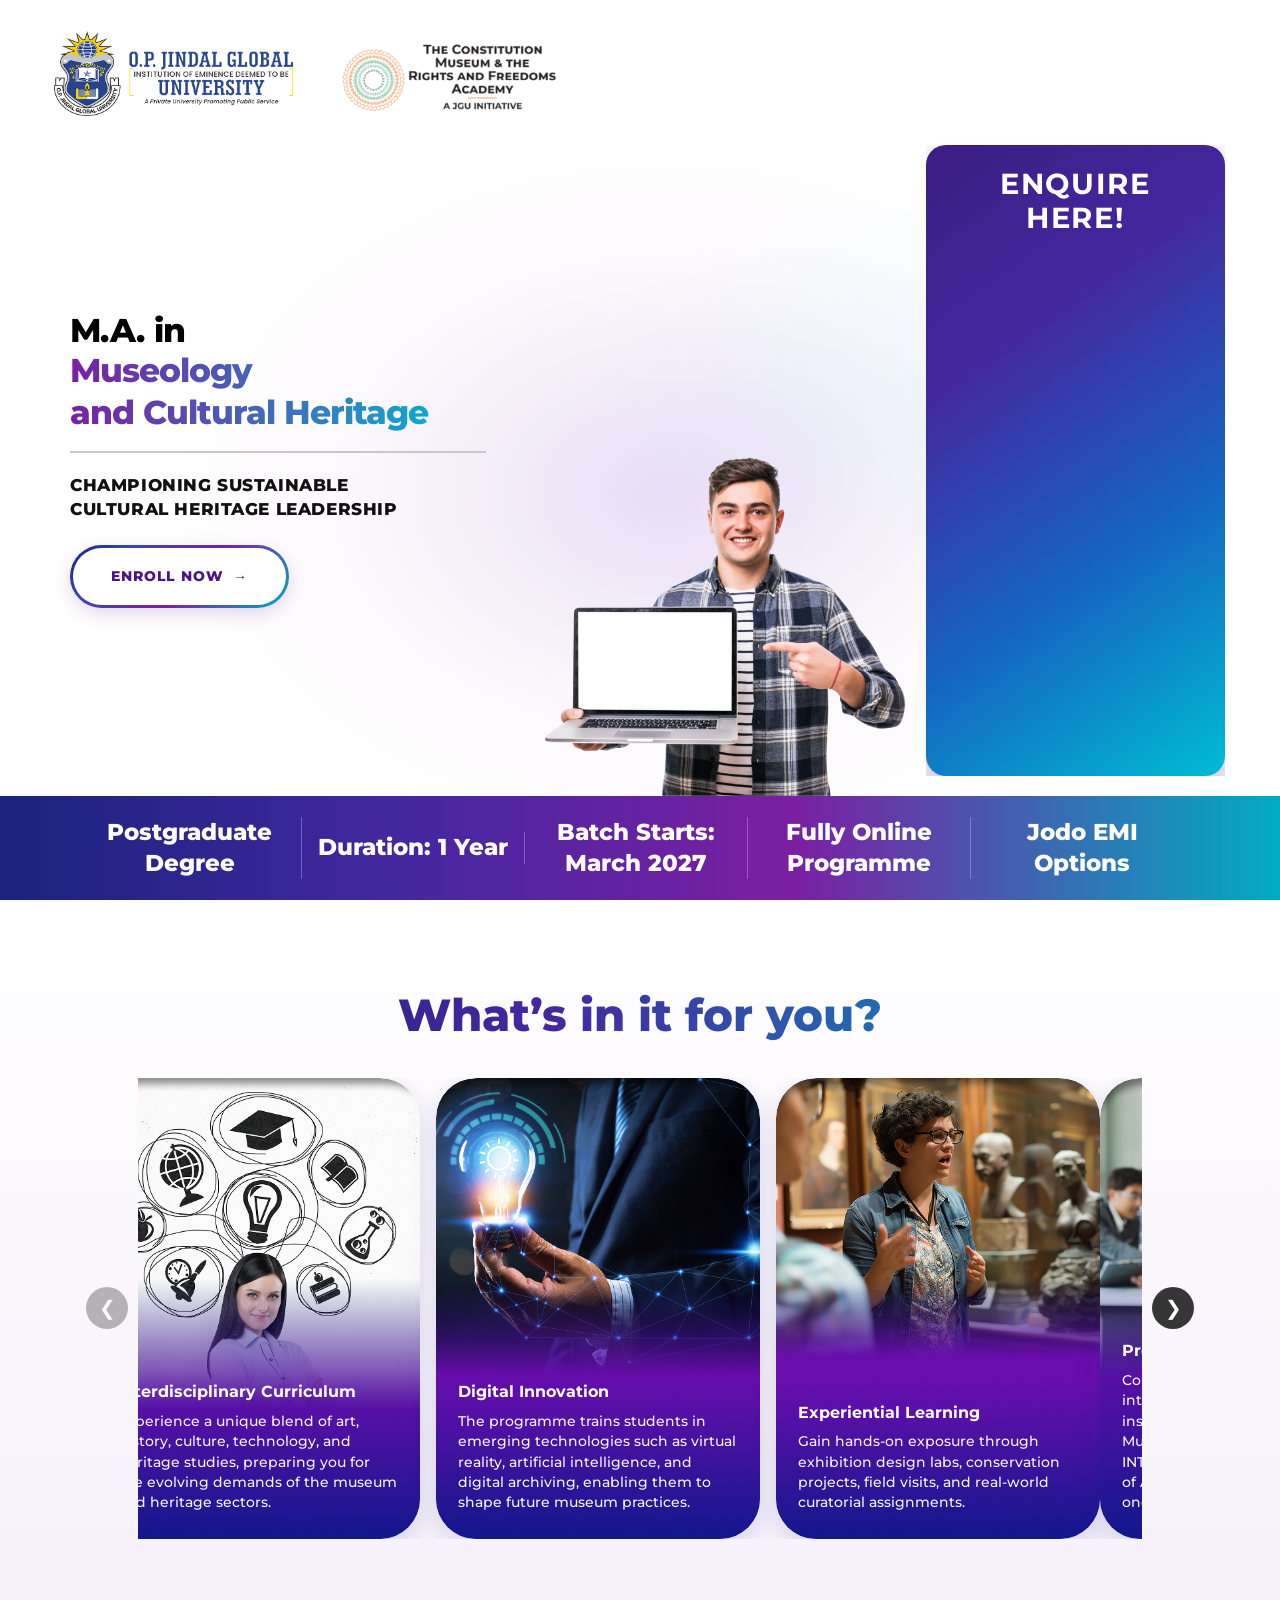
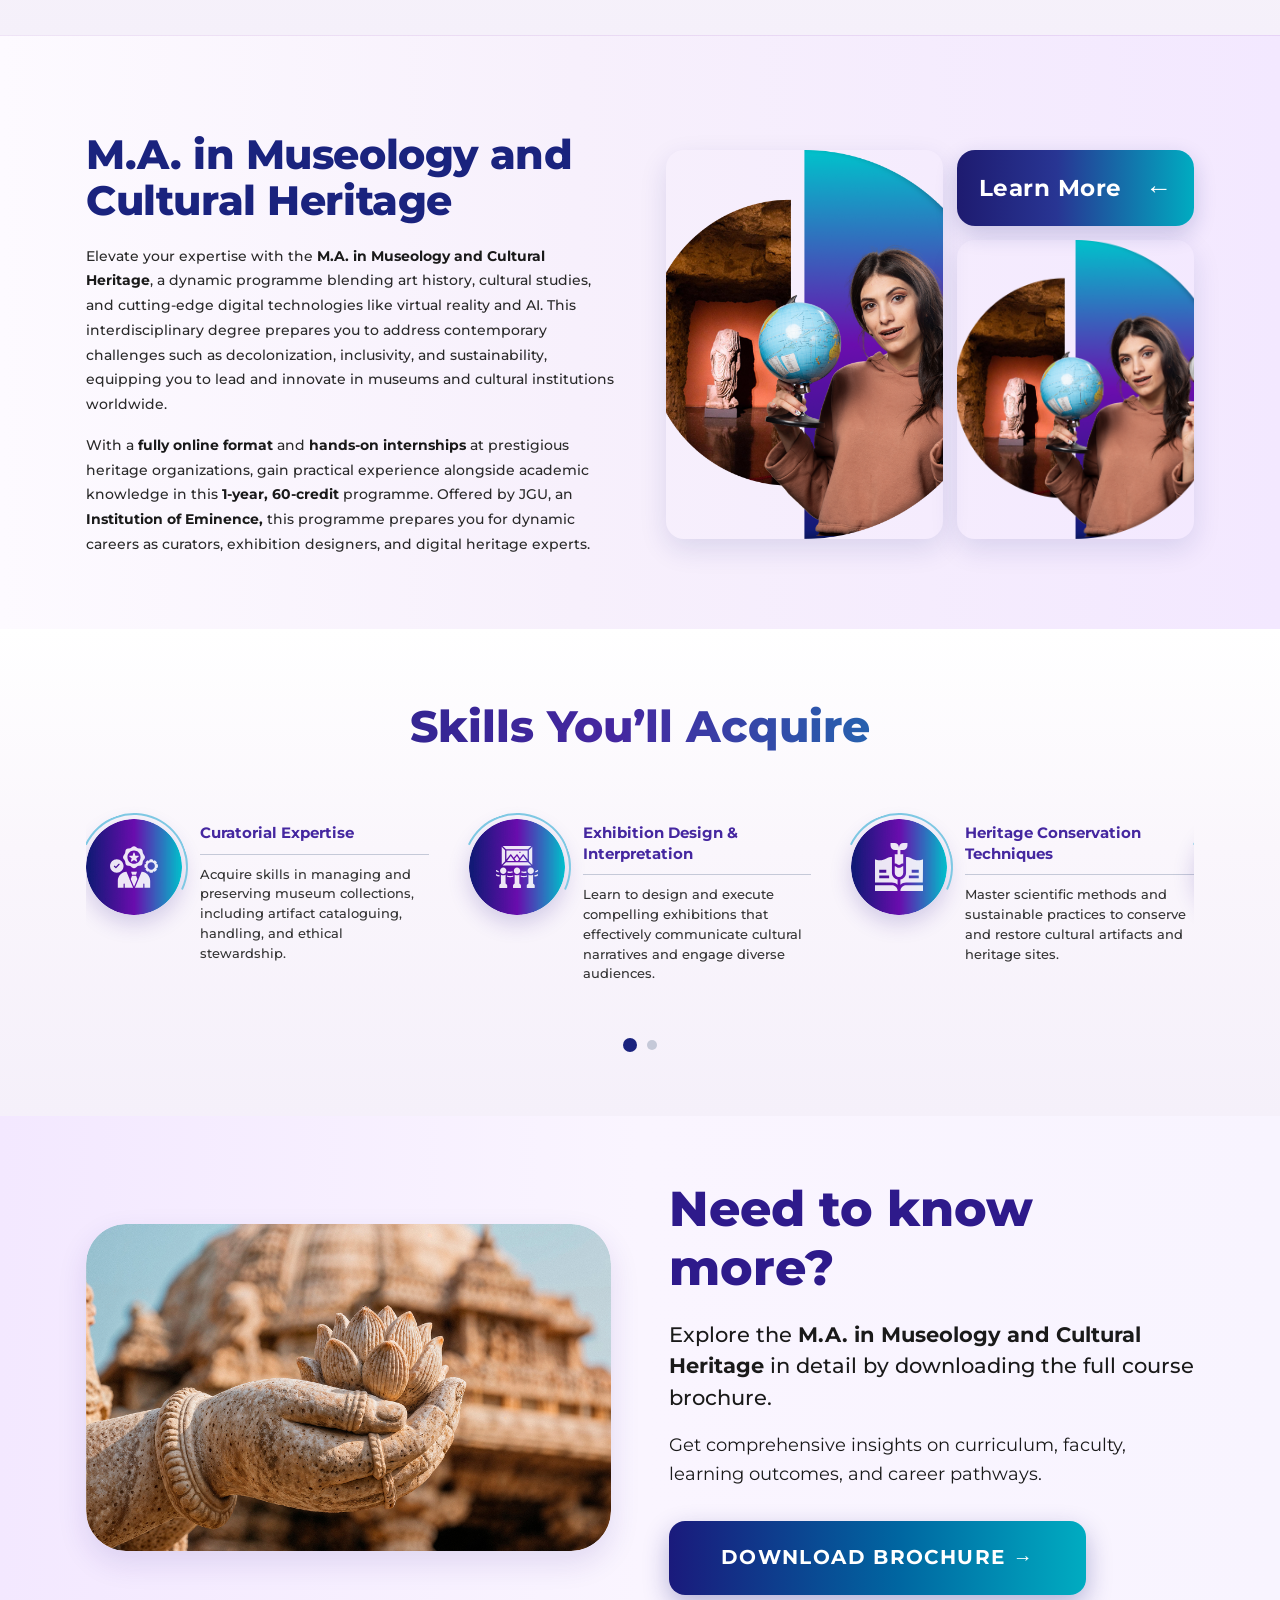
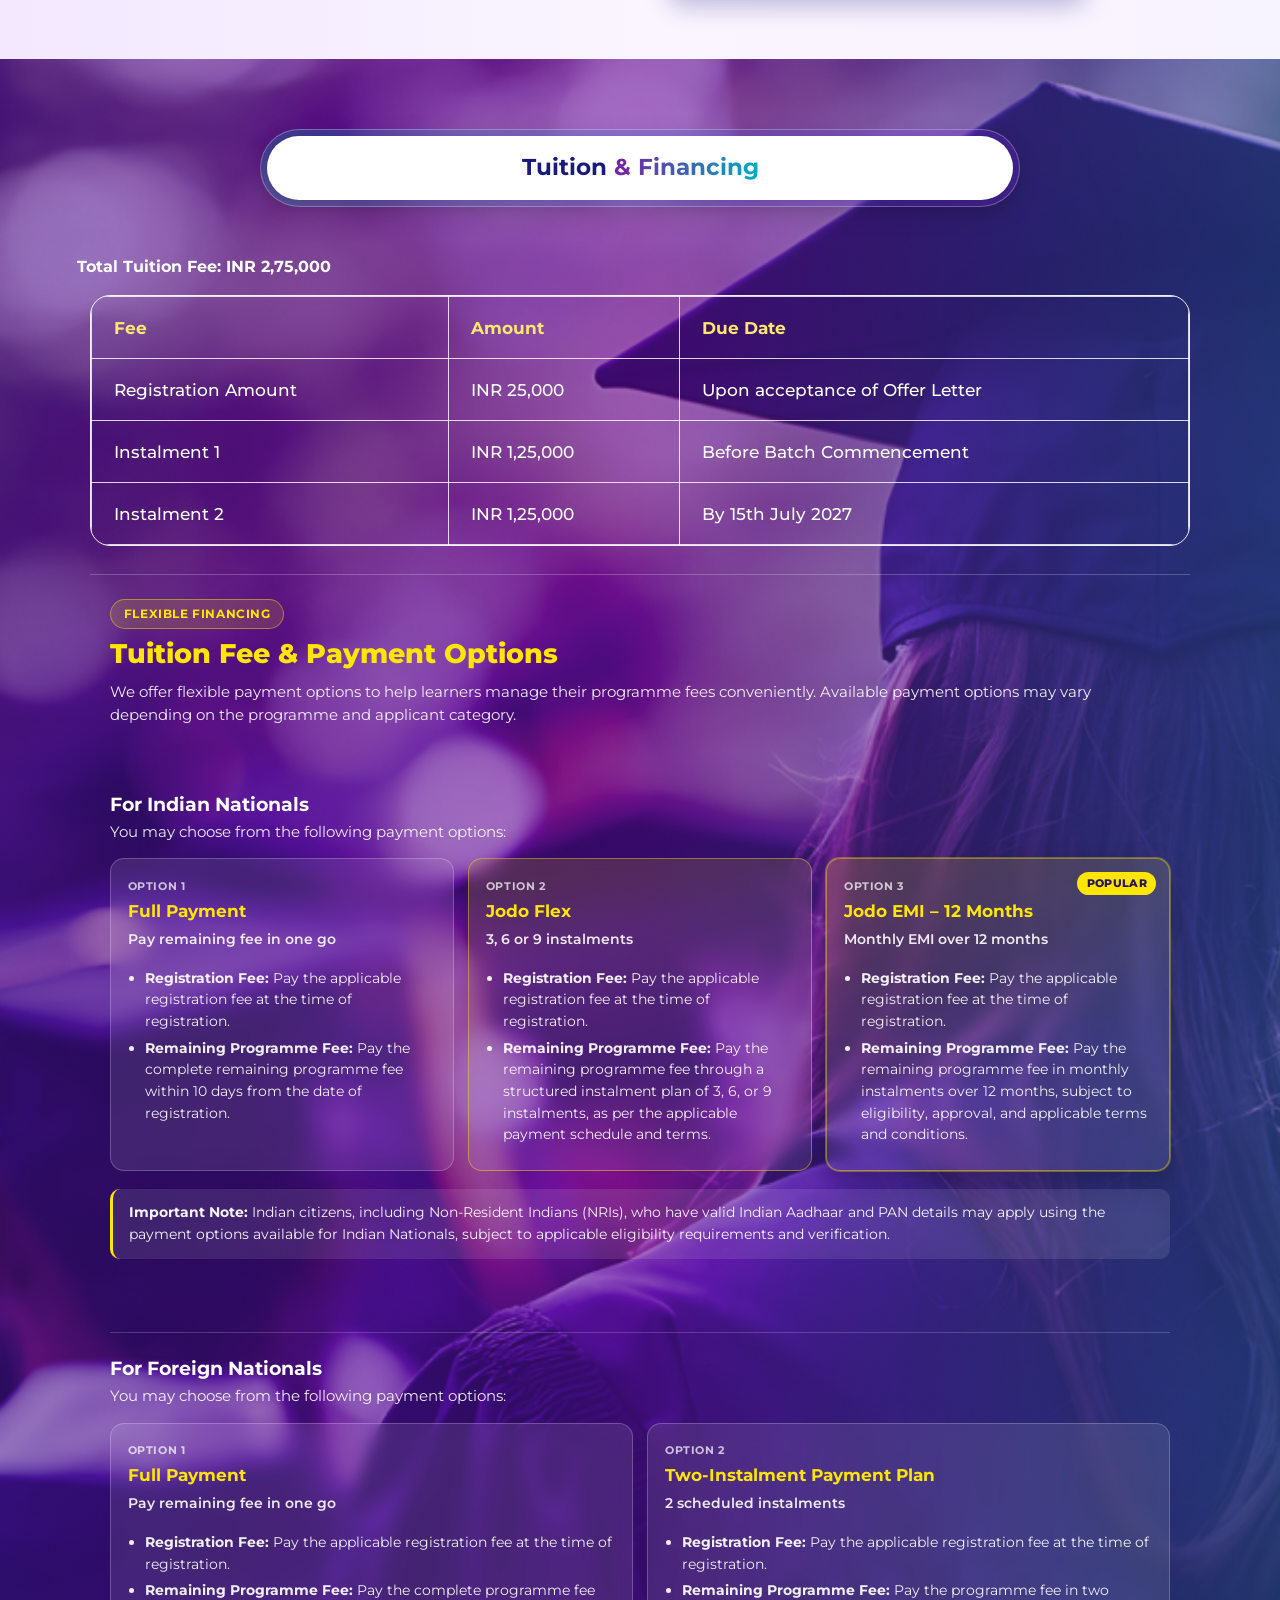
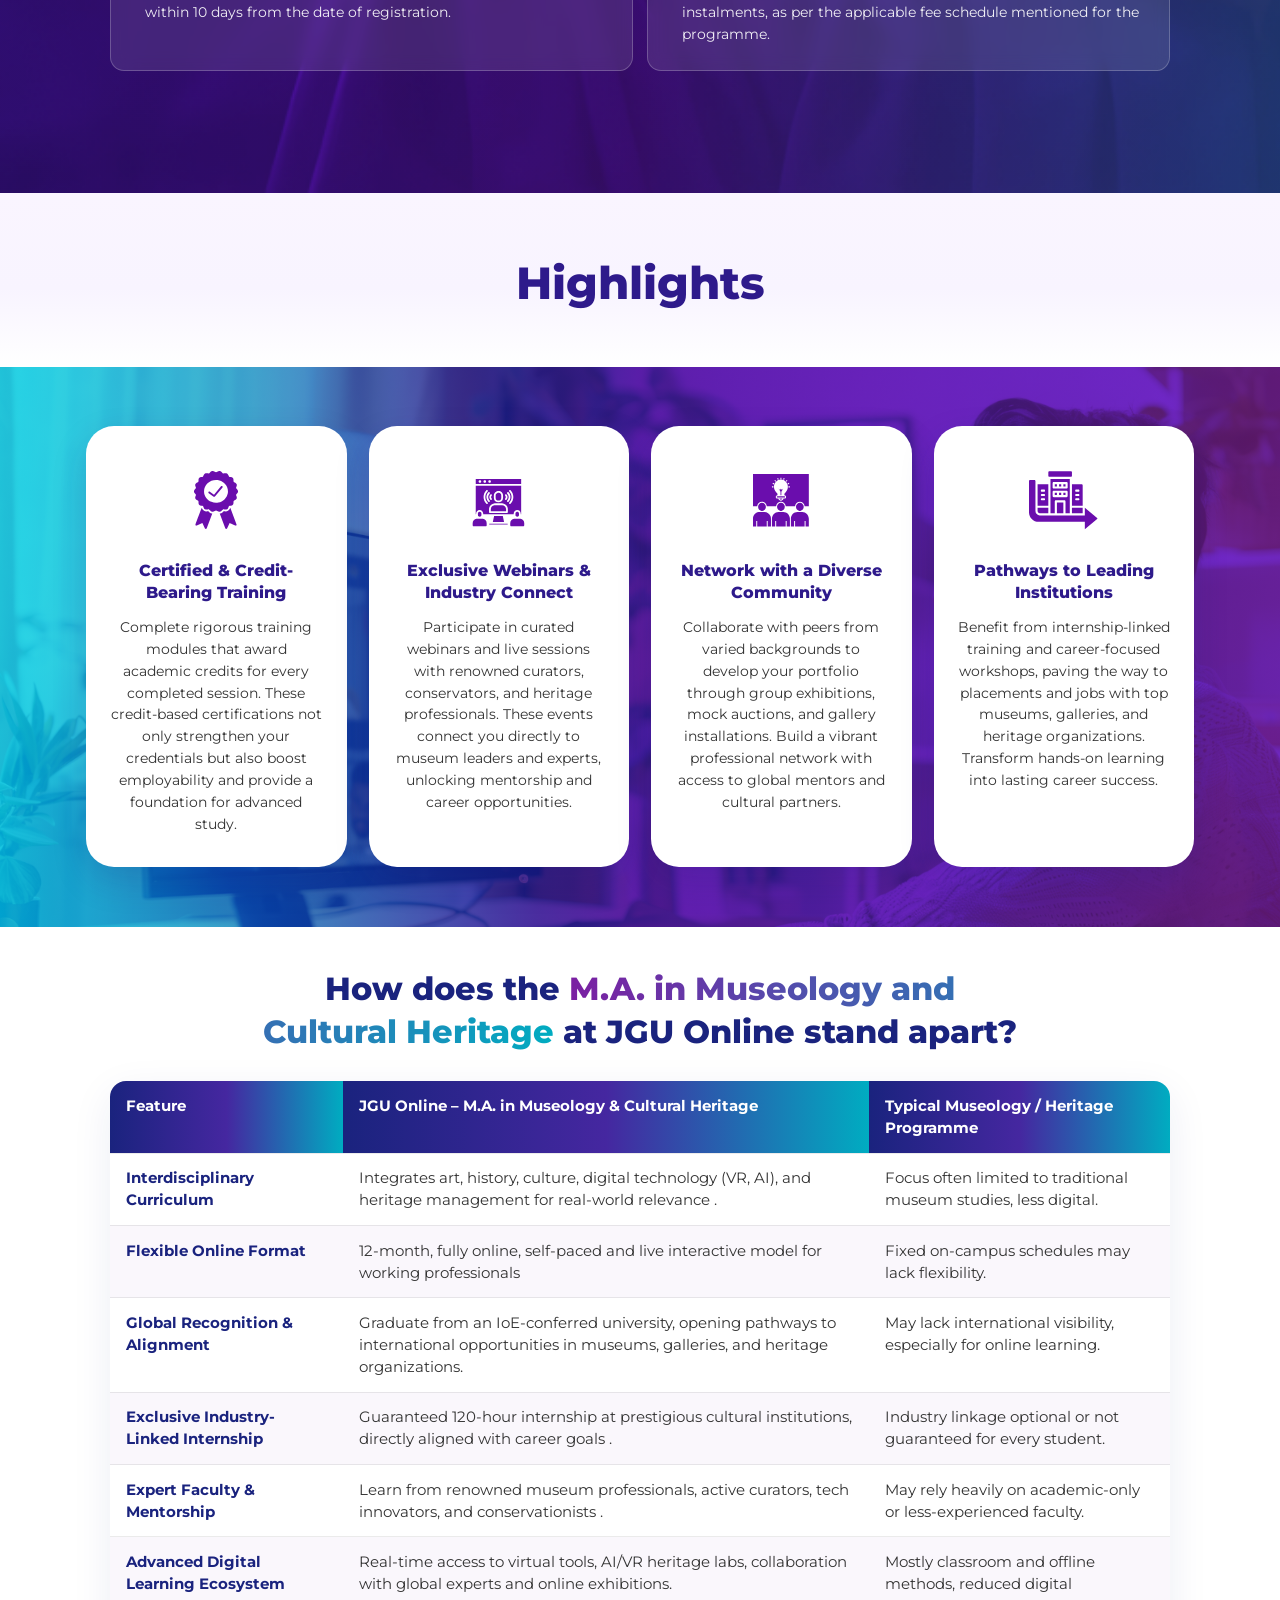
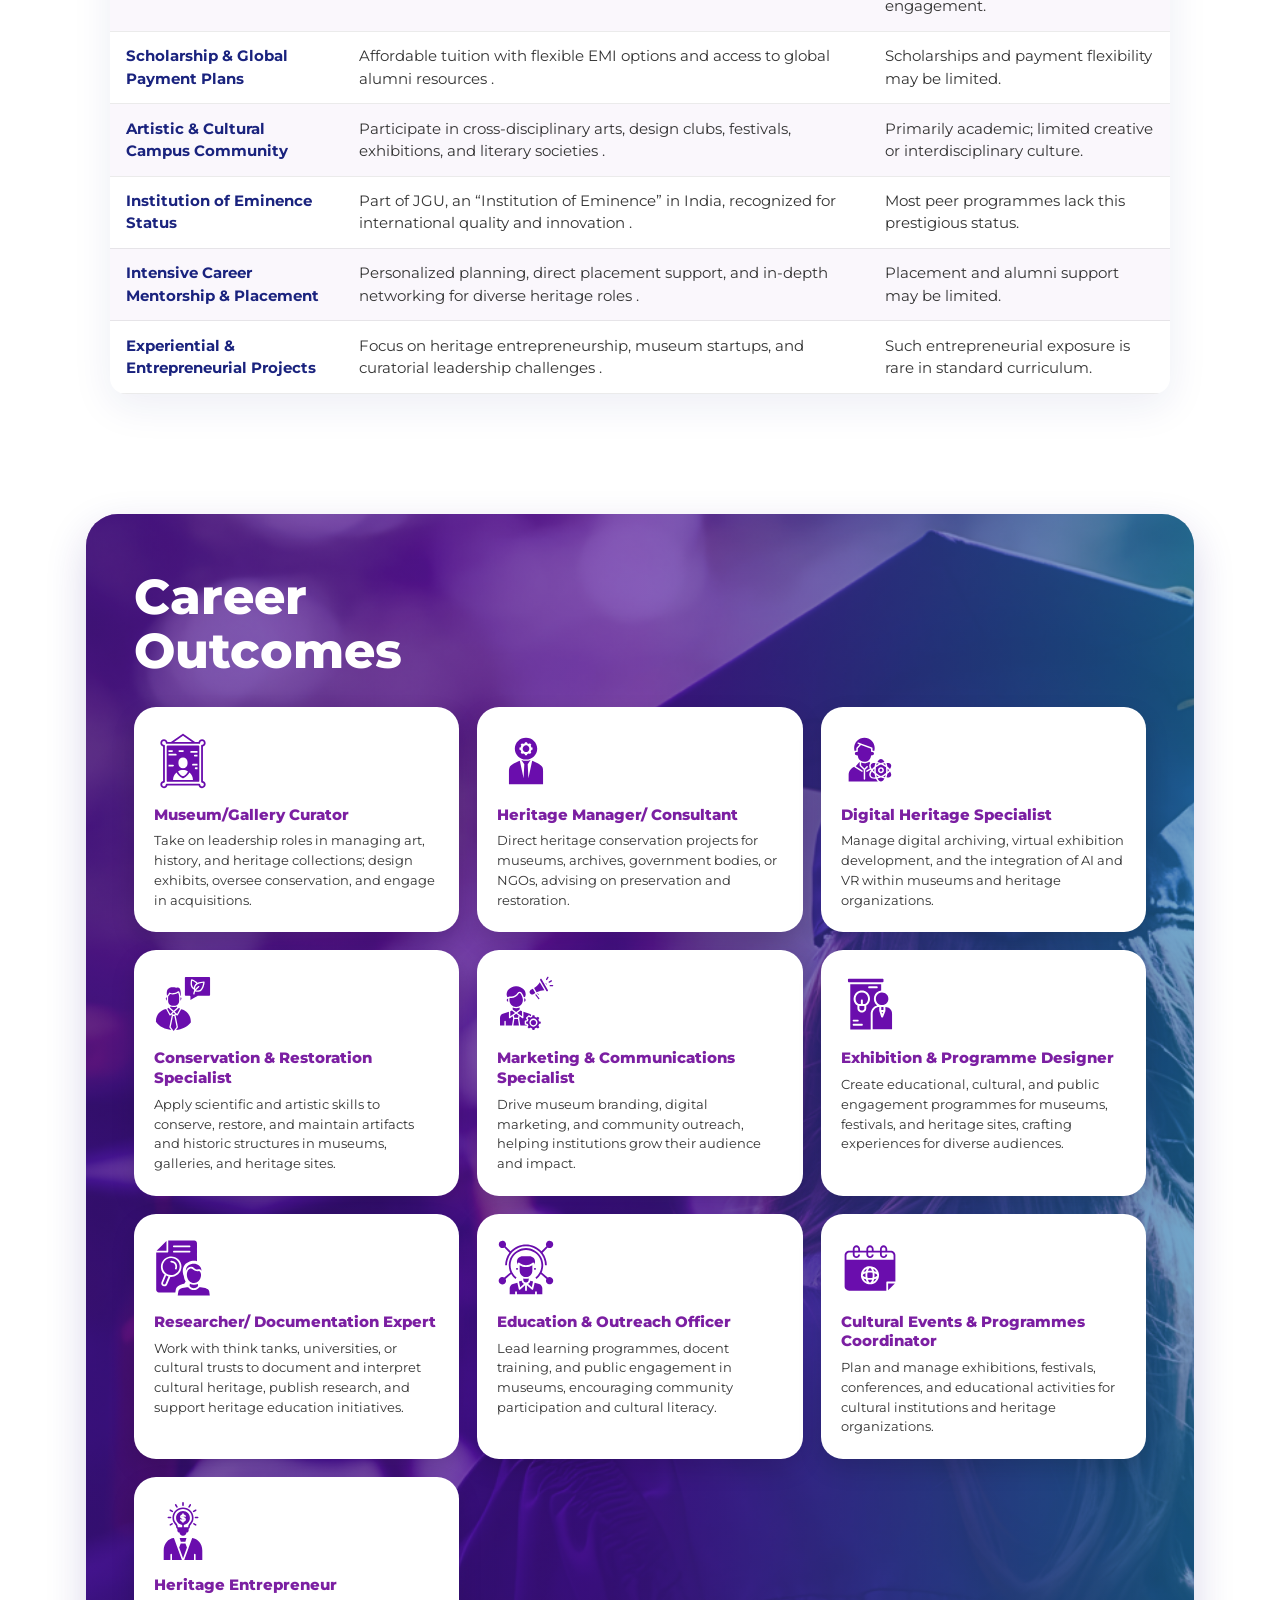
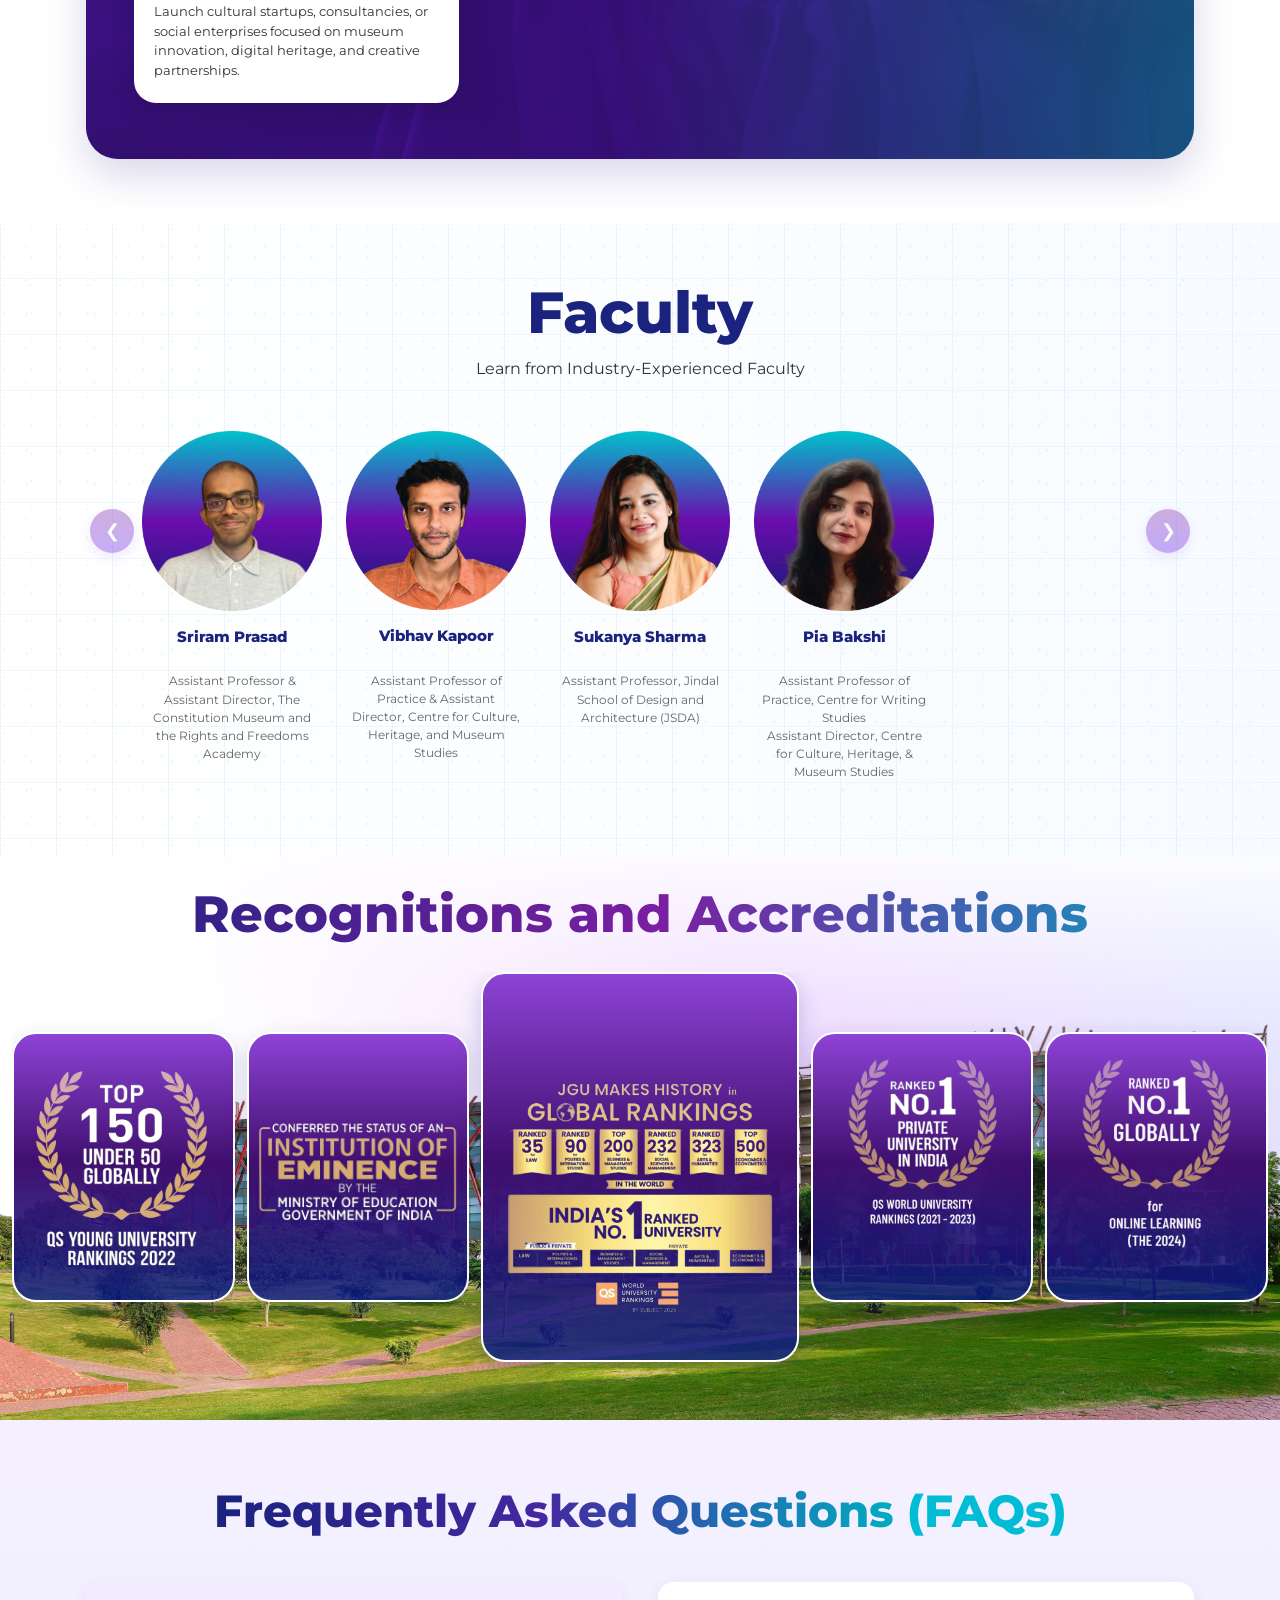
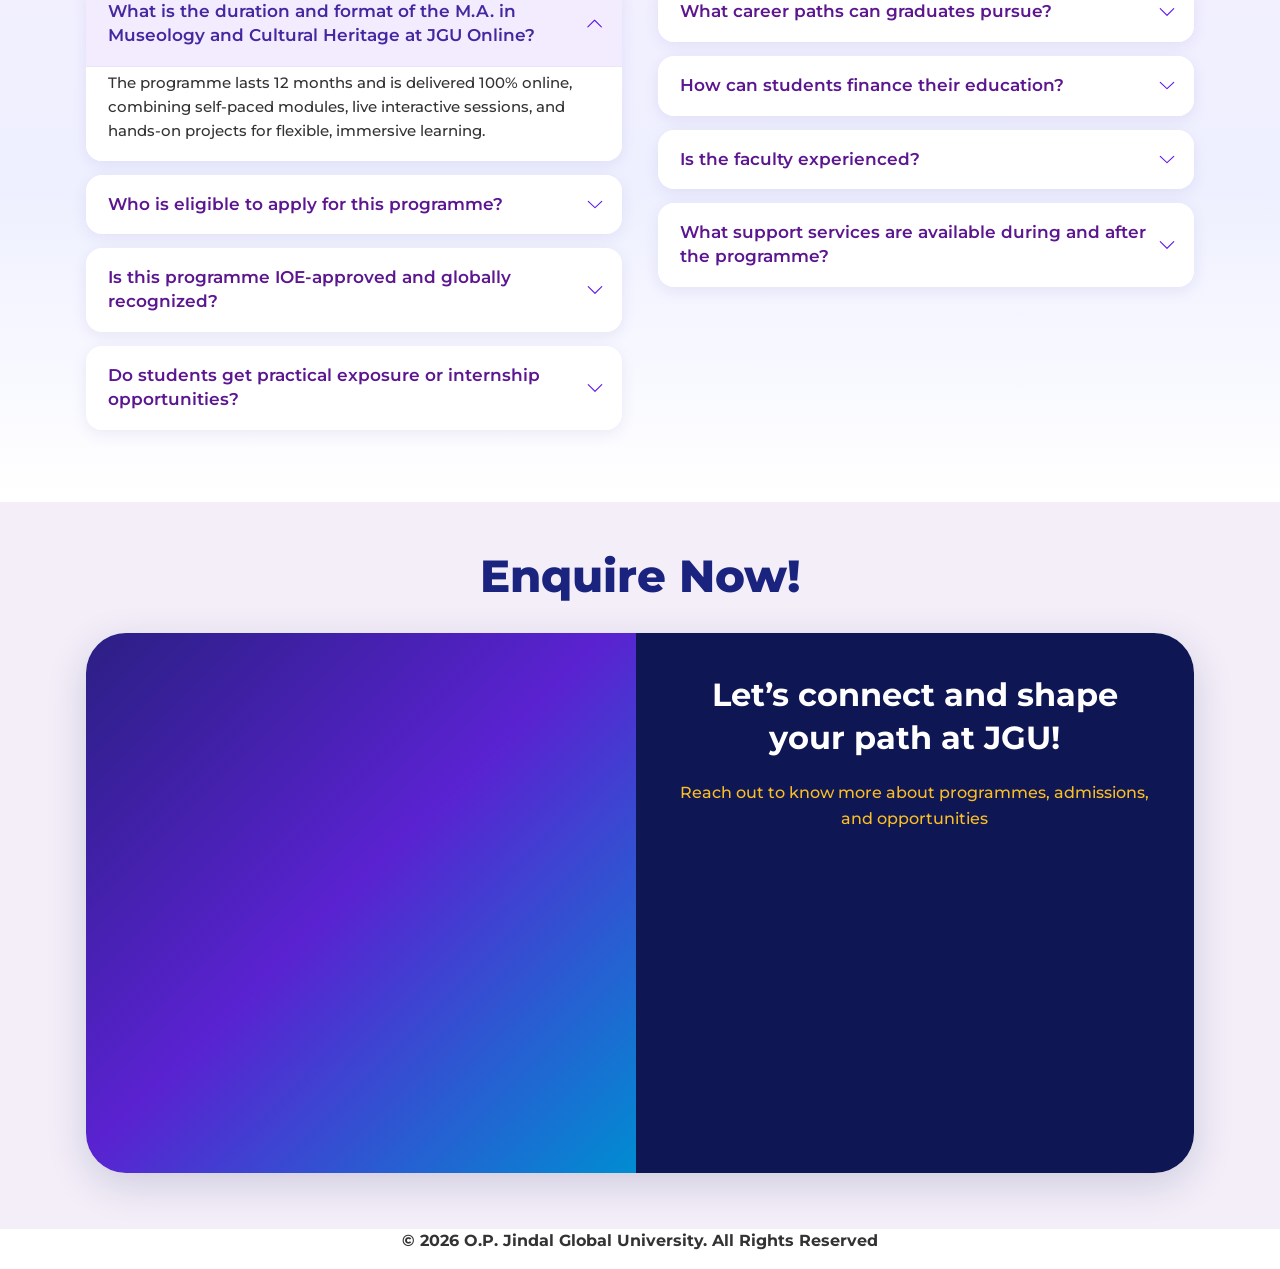
==== index.html @ 3b85bcde "Final QA polish: fix hero fit, overlaps, and mobile layout for client review. Co-authored-by: Cursor" ====
<!DOCTYPE html>
<html lang="en">
<head>
<meta charset="UTF-8">
    <meta name="viewport" content="width=device-width, initial-scale=1">
    <!-- Google Tag Manager -->
    <script>(function(w,d,s,l,i){w[l]=w[l]||[];w[l].push({'gtm.start':
    new Date().getTime(),event:'gtm.js'});var f=d.getElementsByTagName(s)[0],
    j=d.createElement(s),dl=l!='dataLayer'?'&l='+l:'';j.async=true;j.src=
    'https://www.googletagmanager.com/gtm.js?id='+i+dl;f.parentNode.insertBefore(j,f);
    })(window,document,'script','dataLayer','GTM-N94ZC5LW');</script>
    <!-- End Google Tag Manager -->
    <!-- Meta Pixel Code -->
    <script>
    !function(f,b,e,v,n,t,s)
    {if(f.fbq)return;n=f.fbq=function(){n.callMethod?
    n.callMethod.apply(n,arguments):n.queue.push(arguments)};
    if(!f._fbq)f._fbq=n;n.push=n;n.loaded=!0;n.version='2.0';
    n.queue=[];t=b.createElement(e);t.async=!0;
    t.src=v;s=b.getElementsByTagName(e)[0];
    s.parentNode.insertBefore(t,s)}(window, document,'script',
    'https://connect.facebook.net/en_US/fbevents.js');
    fbq('init', '1243343920376799');
    fbq('track', 'PageView');
    </script>
    <noscript><img height="1" width="1" style="display:none"
    src="https://www.facebook.com/tr?id=1243343920376799&ev=PageView&noscript=1"
    /></noscript>
    <!-- End Meta Pixel Code -->
    <meta http-equiv="Cache-Control" content="no-cache, no-store, must-revalidate">
    <meta http-equiv="Pragma" content="no-cache">
    <meta http-equiv="Expires" content="0">
    <title>M.A. in Museology - O.P. Jindal Global University</title>
    <link rel="shortcut icon" type="image/x-icon" href="https://jguonline.edu.in/public/frontend/assets/img/favicon.ico">
    <link rel="stylesheet" href="https://cdn.jsdelivr.net/npm/bootstrap@4.6.2/dist/css/bootstrap.min.css">
    <link rel="stylesheet" href="css/style.css">

    <!-- Critical: hero layout; enquiry form scrolls inside card only -->
    <style>
      .hero-section {
        overflow-x: clip !important;
        overflow-y: visible !important;
        background: #ffffff !important;
        position: relative;
        z-index: 10;
        isolation: isolate;
      }

      .hero-info-bar {
        background: linear-gradient(90deg, #1a237e 0%, #4527a0 32%, #7b1fa2 62%, #00acc1 100%) !important;
        position: relative !important;
        z-index: 2 !important;
        flex: none !important;
        flex-shrink: 0 !important;
        display: block !important;
        visibility: visible !important;
        opacity: 1 !important;
        width: 100% !important;
        max-width: 100% !important;
      }

      .hero-bottom-bars {
        position: relative !important;
        z-index: 2 !important;
      }

      .hero-section .hero-container {
        position: relative !important;
        z-index: 3 !important;
      }

      .hero-scholarship-bar {
        background: #3f2a8c !important;
        width: 100% !important;
        max-width: 100% !important;
        text-align: center !important;
        padding: 0.55rem 1rem !important;
      }

      .hero-scholarship-text {
        margin: 0 !important;
        color: #fff !important;
        font-size: clamp(0.78rem, 2.8vw, 0.95rem) !important;
        font-weight: 600 !important;
        line-height: 1.4 !important;
      }

      .features-section {
        position: relative !important;
        z-index: 1 !important;
        background: linear-gradient(180deg, #ffffff 0%, #faf6fc 55%, #f5f0fa 100%) !important;
        margin-top: 0 !important;
        margin-bottom: 0 !important;
        clear: both;
      }

      /* Hero button + logos — inline so changes show even when CSS is cached */
      .hero-section .header-logo-jgu {
        height: 5.75rem !important;
        max-height: 5.75rem !important;
        width: auto !important;
      }

      .hero-section .header-logo-jsbf {
        height: 6.5rem !important;
        max-height: 6.5rem !important;
        width: auto !important;
      }

      .hero-section .btn-apply-now {
        display: inline-block !important;
        visibility: visible !important;
        opacity: 1 !important;
        margin-top: 1.25rem !important;
        margin-bottom: 0.75rem !important;
        padding: 0.9rem 2.85rem !important;
        background-color: #ffffff !important;
        background-image:
          linear-gradient(#ffffff, #ffffff),
          linear-gradient(135deg, #1a237e 0%, #3949ab 22%, #7b1fa2 55%, #00acc1 100%) !important;
        background-origin: border-box !important;
        background-clip: padding-box, border-box !important;
        border: 3px solid transparent !important;
        border-radius: 50px !important;
        color: #4a148c !important;
        font-weight: 800 !important;
        font-size: clamp(0.92rem, 1.2vw, 1.05rem) !important;
        letter-spacing: 0.06em !important;
        text-decoration: none !important;
        text-transform: uppercase !important;
        box-shadow: 0 6px 18px rgba(74, 20, 140, 0.16) !important;
        flex-shrink: 0 !important;
        position: relative !important;
        z-index: 12 !important;
        align-self: flex-start !important;
        cursor: pointer !important;
      }

      .hero-section .hero-title {
        font-size: clamp(2rem, 3.4vw, 2.85rem) !important;
        line-height: 1.2 !important;
        overflow: visible !important;
        padding-top: 0.12em !important;
      }

      .hero-section .hero-subtitle {
        font-size: clamp(0.95rem, 1.4vw, 1.15rem) !important;
        font-weight: 800 !important;
      }

      .hero-section .hero-subtitle-line {
        display: block !important;
      }

      .hero-section .hero-right {
        max-width: 30rem !important;
        z-index: 20 !important;
      }

      .hero-section .hero-enquiry-card {
        width: 100% !important;
        min-height: 22rem !important;
        display: flex !important;
        flex-direction: column !important;
        overflow: hidden !important;
      }

      .hero-section .hero-enquiry-card h3 {
        font-size: 1.25rem !important;
        flex-shrink: 0 !important;
      }

      .hero-section .hero-npf-scroll {
        flex: 1 1 auto !important;
        min-height: 0 !important;
        overflow-y: auto !important;
        overflow-x: hidden !important;
        overscroll-behavior: contain !important;
        -webkit-overflow-scrolling: touch !important;
      }

      @media screen and (max-width: 991px) {
        .hero-section {
          min-height: auto !important;
          max-height: none !important;
          overflow-x: clip !important;
          overflow-y: visible !important;
          width: 100% !important;
          max-width: 100% !important;
        }

        .hero-section .header-logo-jgu,
        .hero-section .header-logo-jsbf {
          height: 3.5rem !important;
          max-height: 3.5rem !important;
        }

        .hero-section .btn-apply-now {
          padding: 0.85rem 2.4rem !important;
          font-size: clamp(0.88rem, 2.8vw, 1rem) !important;
          border-width: 3px !important;
          align-self: center !important;
          margin-left: auto !important;
          margin-right: auto !important;
        }

        .hero-section .hero-right {
          width: min(100%, 30rem) !important;
          max-width: min(100%, 30rem) !important;
          margin-bottom: clamp(1.25rem, 4vw, 2rem) !important;
        }

        .hero-section .hero-enquiry-card {
          min-height: 18rem !important;
          max-height: min(32rem, 78vh) !important;
        }

        .hero-section .hero-npf-scroll {
          max-height: min(360px, 54vh) !important;
          overflow-y: auto !important;
        }
      }

      @media screen and (min-width: 992px) {
        /* SCALE-INVARIANT HERO.
           Everything is sized in vh (bounded by clamp) so the layout occupies the
           same physical fraction of the screen at 100% / 125% / 150% Windows
           scaling — scaling only remaps CSS px of one physical screen, and vh
           tracks that physical screen. The hero is pinned to exactly one viewport
           with the info bar on the bottom grid row, so it is always fully visible
           and nothing crops. */
        .hero-section {
          display: grid !important;
          grid-template-rows: minmax(0, 1fr) auto !important;
          grid-template-columns: minmax(0, 1fr) !important;
          height: 100dvh !important;
          min-height: 100dvh !important;
          max-height: 100dvh !important;
          box-sizing: border-box !important;
          overflow: hidden !important;
          --hero-form-bar-gap: clamp(0.75rem, 2.2vh, 2rem);
          --hero-image-info-gap: 0;
          --hero-form-iframe-h: 100%;
          --hero-img-max: min(84vh, 52rem);
        }

        .hero-section .hero-container {
          grid-row: 1 !important;
          min-height: 0 !important;
          max-height: 100% !important;
          max-width: min(1560px, 94vw) !important;
          overflow: hidden !important;
          display: flex !important;
          flex-direction: column !important;
          justify-content: flex-start !important;
          padding-top: clamp(0.4rem, 1.4vh, 1rem) !important;
          padding-bottom: 0 !important;
          margin-bottom: 0 !important;
        }

        .hero-section .hero-header {
          flex: 0 0 auto !important;
          padding-bottom: clamp(0.2rem, 0.8vh, 0.625rem) !important;
        }

        .hero-section .header-logo-jgu {
          height: clamp(4.2rem, 9.5vh, 6rem) !important;
          max-height: clamp(4.2rem, 9.5vh, 6rem) !important;
          width: auto !important;
        }

        .hero-section .header-logo-jsbf {
          height: clamp(5.1rem, 15.8vh, 10rem) !important;
          max-height: clamp(5.1rem, 15.8vh, 10rem) !important;
          width: auto !important;
        }

        .hero-section .hero-main {
          flex: 1 1 auto !important;
          min-height: 0 !important;
          max-height: 100% !important;
          overflow: hidden !important;
          align-items: end !important;
          padding-bottom: 0 !important;
          margin-bottom: 0 !important;
          box-sizing: border-box !important;
        }

        .hero-left {
          overflow: visible !important;
          align-self: center !important;
          justify-content: center !important;
          min-height: 0 !important;
          margin-top: 0 !important;
          padding-top: 0.35rem !important;
          padding-bottom: 0.35rem !important;
          max-height: 100% !important;
          box-sizing: border-box !important;
          position: relative !important;
          z-index: 4 !important;
        }

        .hero-left .btn-apply-now,
        .hero-section .btn-apply-now {
          margin-bottom: 1rem !important;
          z-index: 12 !important;
          position: relative !important;
        }

        .hero-section .hero-title {
          font-size: clamp(1.6rem, 0.4rem + 2.1vw, 3.15rem) !important;
          line-height: 1.22 !important;
          overflow: visible !important;
          padding-top: 0.32em !important;
          margin-top: 0 !important;
        }

        .hero-section .hero-title-rule {
          margin-top: clamp(0.5rem, 1.7vh, 1.1rem) !important;
        }

        .hero-section .hero-subtitle {
          font-size: clamp(0.8rem, 0.3rem + 0.95vw, 1.65rem) !important;
          margin-top: clamp(0.75rem, 2.4vh, 1.55rem) !important;
          line-height: 1.4 !important;
        }

        .hero-section .hero-description {
          font-size: clamp(0.8rem, 0.3rem + 0.85vw, 1.45rem) !important;
          margin-top: clamp(0.6rem, 1.9vh, 1.25rem) !important;
          line-height: 1.55 !important;
        }

        .hero-section .btn-apply-now {
          margin-top: clamp(0.85rem, 2.6vh, 1.8rem) !important;
          padding: clamp(0.75rem, 2vh, 1.25rem) clamp(2.4rem, 4.1vh, 3.75rem) !important;
          font-size: clamp(0.85rem, 0.35rem + 0.6vw, 1.4rem) !important;
        }

        .hero-info-bar {
          grid-row: 2 !important;
          margin-top: var(--hero-image-info-gap) !important;
          flex: none !important;
          flex-shrink: 0 !important;
          display: block !important;
          visibility: visible !important;
          opacity: 1 !important;
          padding: clamp(0.85rem, 2.3vh, 1.55rem) 0 !important;
        }

        .hero-section .hero-info-inner {
          max-width: min(1560px, 94vw) !important;
        }

        .hero-section .hero-info-item {
          font-size: clamp(1rem, 2.6vh, 1.45rem) !important;
        }

        .hero-center {
          align-self: end !important;
          height: 100% !important;
          min-height: 0 !important;
          transform: none !important;
          margin: 0 !important;
          padding: 0 !important;
          align-items: flex-end !important;
          line-height: 0 !important;
          overflow: hidden !important;
        }

        .hero-student-stack {
          height: 100% !important;
          max-height: 100% !important;
          align-items: flex-end !important;
          margin: 0 !important;
          padding: 0 !important;
          overflow: hidden !important;
        }

        .hero-student-img {
          max-height: 100% !important;
          max-width: 100% !important;
          width: auto !important;
          height: auto !important;
          object-position: bottom center !important;
          transform: none !important;
          margin: 0 !important;
        }

        .hero-right {
          max-width: min(30rem, 34vw) !important;
          max-height: 100% !important;
          min-height: 0 !important;
          overflow: hidden !important;
          z-index: 20 !important;
          align-self: stretch !important;
          justify-self: end !important;
          display: flex !important;
          flex-direction: column !important;
          margin-top: clamp(0.5rem, 2vh, 1.75rem) !important;
          margin-bottom: var(--hero-form-bar-gap) !important;
        }

        .hero-enquiry-card {
          flex: 1 1 auto !important;
          max-height: 100% !important;
          min-height: 0 !important;
          display: flex !important;
          flex-direction: column !important;
          overflow: hidden !important;
          padding: clamp(0.9rem, 2.4vh, 1.6rem) clamp(0.9rem, 1.6vw, 1.5rem) clamp(0.75rem, 1.6vh, 1.25rem) !important;
        }

        .hero-section .hero-enquiry-card h3 {
          font-size: clamp(1.25rem, 3.2vh, 1.9rem) !important;
          margin-bottom: clamp(0.6rem, 1.8vh, 1.3rem) !important;
          flex-shrink: 0 !important;
        }

        .hero-npf-scroll {
          flex: 1 1 auto !important;
          min-height: 0 !important;
          max-height: 100% !important;
          overflow-y: auto !important;
          overflow-x: hidden !important;
        }
      }

      @media screen and (min-width: 1200px) {
        .hero-section .hero-right {
          max-width: min(32rem, 32vw) !important;
        }
      }

      /* Laptop / short-viewport (<=800px tall, >=992px wide): slightly tighter
         left column so title + Apply button always sit above the info bar. */
      @media screen and (min-width: 992px) and (max-height: 800px) {
        .hero-section {
          --hero-form-bar-gap: clamp(0.5rem, 1.8vh, 1.25rem) !important;
        }

        .hero-section .hero-container {
          padding-top: clamp(0.3rem, 1vh, 0.6rem) !important;
        }

        .hero-section .hero-header {
          padding-bottom: 0.15rem !important;
        }

        .hero-section .header-logo-jgu {
          height: clamp(3.2rem, 8vh, 4.4rem) !important;
          max-height: clamp(3.2rem, 8vh, 4.4rem) !important;
        }

        .hero-section .header-logo-jsbf {
          height: clamp(3.6rem, 11vh, 5.2rem) !important;
          max-height: clamp(3.6rem, 11vh, 5.2rem) !important;
        }

        .hero-left {
          padding-top: 0.15rem !important;
          padding-bottom: 0.15rem !important;
        }

        .hero-section .hero-title {
          font-size: clamp(1.4rem, 0.3rem + 1.8vw, 2.5rem) !important;
          line-height: 1.18 !important;
          padding-top: 0.1em !important;
        }

        .hero-section .hero-title-rule {
          margin-top: clamp(0.3rem, 1vh, 0.6rem) !important;
        }

        .hero-section .hero-subtitle {
          font-size: clamp(0.78rem, 0.25rem + 0.8vw, 1.15rem) !important;
          margin-top: clamp(0.4rem, 1.4vh, 0.85rem) !important;
          line-height: 1.32 !important;
        }

        .hero-section .hero-description {
          font-size: clamp(0.78rem, 0.25rem + 0.75vw, 1.05rem) !important;
          margin-top: clamp(0.3rem, 1vh, 0.6rem) !important;
          line-height: 1.4 !important;
        }

        .hero-left .btn-apply-now,
        .hero-section .btn-apply-now {
          margin-top: clamp(0.5rem, 1.6vh, 0.95rem) !important;
          margin-bottom: 0.3rem !important;
          padding: clamp(0.5rem, 1.4vh, 0.8rem) clamp(1.8rem, 3vh, 2.6rem) !important;
          font-size: clamp(0.8rem, 0.3rem + 0.55vw, 1rem) !important;
        }

        .hero-info-bar {
          padding: clamp(0.55rem, 1.6vh, 1rem) 0 !important;
        }

        .hero-section .hero-info-item {
          font-size: clamp(0.85rem, 0.3rem + 0.7vw, 1.15rem) !important;
        }
      }

      /* 150% Windows scaling only (very short viewport ≈627px). 100% (~940px) and
         125% (~752px) are ABOVE this breakpoint and stay exactly as they are.
         Here we scale the hero down just enough that the whole left column
         (heading + text + button) and the info bar fit without clipping. */
      @media screen and (min-width: 992px) and (max-height: 680px) {
        .hero-section {
          --hero-form-bar-gap: clamp(0.5rem, 1.6vh, 1rem) !important;
          --hero-img-max: min(76vh, 30rem) !important;
          /* Form is taller than the (shrunk) card → the card's scroll area shows
             its own scrollbar so the whole form incl. SUBMIT is reachable. */
          --hero-form-iframe-h: 32rem !important;
        }

        .hero-section .hero-header {
          padding-bottom: 0.2rem !important;
        }

        .hero-section .header-logo-jgu {
          height: clamp(3rem, 8.6vh, 5rem) !important;
          max-height: clamp(3rem, 8.6vh, 5rem) !important;
        }

        .hero-section .header-logo-jsbf {
          height: clamp(3.4rem, 9.6vh, 5.6rem) !important;
          max-height: clamp(3.4rem, 9.6vh, 5.6rem) !important;
        }

        .hero-section .hero-title {
          font-size: clamp(1.35rem, 4.5vh, 2rem) !important;
          line-height: 1.2 !important;
          overflow: visible !important;
          padding-top: 0.12em !important;
        }

        .hero-section .hero-title-rule {
          margin-top: clamp(0.3rem, 1vh, 0.5rem) !important;
        }

        .hero-section .hero-subtitle {
          font-size: clamp(0.78rem, 2vh, 0.98rem) !important;
          margin-top: clamp(0.4rem, 1.3vh, 0.7rem) !important;
          line-height: 1.32 !important;
        }

        .hero-section .hero-description {
          font-size: clamp(0.76rem, 1.85vh, 0.95rem) !important;
          margin-top: clamp(0.3rem, 1vh, 0.55rem) !important;
          line-height: 1.4 !important;
        }

        .hero-section .btn-apply-now {
          margin-top: clamp(0.45rem, 1.4vh, 0.8rem) !important;
          padding: clamp(0.5rem, 1.3vh, 0.75rem) clamp(1.8rem, 3vh, 2.4rem) !important;
          font-size: clamp(0.78rem, 1.9vh, 0.95rem) !important;
        }

        .hero-section .hero-info-item {
          font-size: clamp(0.82rem, 2.1vh, 1.05rem) !important;
        }

        .hero-section .hero-enquiry-card h3 {
          font-size: clamp(1.1rem, 2.7vh, 1.5rem) !important;
          margin-bottom: clamp(0.4rem, 1.3vh, 0.85rem) !important;
        }

        /* Enquiry card fits the viewport; the form scrolls inside it, and the
           card keeps its rounded corners (incl. the bottom) — the scroll area is
           inset by padding and its bottom corners are rounded so the tall iframe
           never squares off the card edge. */
        .hero-section .hero-right {
          align-self: stretch !important;
          max-height: 100% !important;
          overflow: hidden !important;
        }

        .hero-section .hero-enquiry-card {
          max-height: 100% !important;
          overflow: hidden !important;
          border-radius: 1.25rem !important;
          padding-bottom: clamp(0.85rem, 2.2vh, 1.25rem) !important;
        }

        .hero-section .hero-npf-scroll {
          flex: 1 1 auto !important;
          min-height: 0 !important;
          max-height: 100% !important;
          overflow-y: auto !important;
          overflow-x: hidden !important;
          border-bottom-left-radius: 0.9rem !important;
          border-bottom-right-radius: 0.9rem !important;
        }

        .hero-section .hero-enquiry-card .npf_wgts,
        .hero-section .hero-enquiry-card .npf_wgts iframe {
          height: 32rem !important;
          max-height: 32rem !important;
          min-height: 32rem !important;
        }
      }

    </style>
</head>
<body>
<!-- Google Tag Manager (noscript) -->
<noscript><iframe src="https://www.googletagmanager.com/ns.html?id=GTM-N94ZC5LW"
height="0" width="0" style="display:none;visibility:hidden"></iframe></noscript>
<!-- End Google Tag Manager (noscript) -->

<section class="hero-section section-global">
  <div class="container hero-container">
    <div class="hero-header">
      <div class="header-logos">
        <img src="assets/logo-1.png" class="header-logo-img header-logo-jgu" alt="Jindal Global University Logo">
        <img src="assets/logo-4.png" class="header-logo-img header-logo-constitution" alt="Constitution Museum Logo">
      </div>
    </div>

    <div class="hero-main">
      <div class="hero-bg-circuit" aria-hidden="true"></div>

      <div class="hero-left">
        <h1 class="hero-title">
          <span class="hero-title-line">
            <span class="hero-title-base">M.A. in </span><span class="hero-title-gradient">Museology</span>
          </span>
          <span class="hero-title-gradient">
            <span class="hero-title-line">and Cultural Heritage</span>
          </span>
        </h1>
        <div class="hero-title-rule" aria-hidden="true"></div>
        <p class="hero-subtitle">
          <span class="hero-subtitle-line">Championing Sustainable</span>
          <span class="hero-subtitle-line">Cultural Heritage Leadership</span>
        </p>
        <button type="button" class="npfWidgetButton npfWidget-f2c764c3812b71044805f88bf65c2b5a hero-npf-trigger" tabindex="-1" aria-hidden="true">ENROLL NOW</button>
        <a href="#" class="btn-apply-now" id="heroApplyNowBtn" role="button">ENROLL NOW &nbsp;→</a>
      </div>

      <div class="hero-center">
        <div class="hero-student-stack">
          <img src="assets/image copy 3.png" alt="Museology Student" class="hero-student-img">
        </div>
      </div>

      <div class="hero-right">
        <div class="hero-enquiry-card">
          <h3>ENQUIRE HERE!</h3>
          <div class="hero-npf-scroll">
            <div class="npf_wgts" data-height="400px" data-w="f2c764c3812b71044805f88bf65c2b5a"></div>
          </div>
        </div>
      </div>
    </div>
  </div>

  <div class="hero-bottom-bars">
    <div class="hero-info-bar">
      <div class="hero-info-inner">
        <div class="hero-info-item">
          <strong>Postgraduate Degree</strong>
        </div>
        <div class="hero-info-item">
          <strong>Duration: 1 Year</strong>
        </div>
        <div class="hero-info-item">
          <strong>Batch Starts: March 2027</strong>
        </div>
        <div class="hero-info-item">
          <strong>Fully Online Programme</strong>
        </div>
        <div class="hero-info-item">
          <strong>Jodo EMI Options</strong>
        </div>
      </div>
    </div>
  </div>
</section>

<section class="features-section section-global">
  <div class="container features-container">
    <h2 class="features-title">What’s in it for you?</h2>

    <div class="features-slider-wrap">
      <button class="features-arrow prev" type="button" aria-label="Previous feature">&#10094;</button>

      <div class="features-slider-viewport" id="featuresSlider">
        <div class="features-slide">
          <div class="feature-card">
            <img src="assets/interdisciplinary-curricullum.png" alt="Interdisciplinary Curriculum" class="card-img">
            <div class="card-overlay">
              <h3 class="card-title">Interdisciplinary Curriculum</h3>
              <p class="card-text">Experience a unique blend of art, history, culture, technology, and heritage studies, preparing you for the evolving demands of the museum and heritage sectors.​</p>
            </div>
          </div>
          <div class="feature-card">
            <img src="assets/digital-innovation.png" alt="Digital Innovation" class="card-img">
            <div class="card-overlay">
              <h3 class="card-title">Digital Innovation</h3>
              <p class="card-text">The programme trains students in emerging technologies such as virtual reality, artificial intelligence, and digital archiving, enabling them to shape future museum practices.​</p>
            </div>
          </div>
          <div class="feature-card">
            <img src="assets/experientiel-learning.png" alt="Experiential Learning" class="card-img">
            <div class="card-overlay">
              <h3 class="card-title">Experiential Learning</h3>
              <p class="card-text">Gain hands-on exposure through exhibition design labs, conservation projects, field visits, and real-world curatorial assignments.​</p>
            </div>
          </div>
        </div>
        <div class="features-slide">
          <div class="feature-card">
            <img src="assets/professional-internship.png" alt="Professional Internship" class="card-img">
            <div class="card-overlay">
              <h3 class="card-title">Professional Internship</h3>
              <p class="card-text">Complete a 120-hour industry internship with renowned cultural institutions like the JGU Constitution Museum, Jaipur Centre for the Arts, INTACH, and the Kiran Nadar Museum of Art, making you job-ready from day one.​</p>
            </div>
          </div>
          <div class="feature-card">
            <img src="assets/contemprorary-perspectives.png" alt="Contemporary Perspectives" class="card-img">
            <div class="card-overlay">
              <h3 class="card-title">Contemporary Perspectives</h3>
              <p class="card-text">Develop critical insights into decolonization, inclusivity, sustainability, and global heritage futures while building strong curatorial and audience engagement capabilities.​​</p>
            </div>
          </div>
          <div class="feature-card">
            <img src="assets/global-recognition.png" alt="Global Recognition and Career Readiness" class="card-img">
            <div class="card-overlay">
              <h3 class="card-title">Global Recognition and Career Readiness</h3>
              <p class="card-text">The IOE-approved programme features an international curriculum and strong career support, enhancing employability across global sectors like museums, galleries, archives, and cultural institutions.​</p>
            </div>
          </div>
        </div>
        <div class="features-slide">
          <div class="feature-card">
            <img src="assets/online-learning.png" alt="Flexible 100% Online Learning" class="card-img">
            <div class="card-overlay">
              <h3 class="card-title">Flexible 100% Online Learning</h3>
              <p class="card-text">The interactive online mode allows students to learn at their own pace while benefiting from mentorship and access to career resources.​</p>
            </div>
          </div>
        </div>
      </div>

      <button class="features-arrow next" type="button" aria-label="Next feature">&#10095;</button>
    </div>
  </div>
</section>

<section class="programme-overview-section section-global" id="about">
  <div class="container programme-overview-container">
    <div class="programme-overview-inner">
      <div class="programme-overview-content">
        <h2 class="programme-overview-heading">M.A. in Museology and Cultural Heritage</h2>
        <div class="programme-overview-copy">
          <p class="programme-overview-text">
                Elevate your expertise with the <strong>M.A. in Museology and Cultural Heritage</strong>,
                a dynamic programme blending art history, cultural studies, and cutting-edge digital
                technologies like virtual reality and AI. This interdisciplinary degree prepares you
                to address contemporary challenges such as decolonization, inclusivity, and
                sustainability, equipping you to lead and innovate in museums and cultural institutions worldwide.
          </p>
          <p class="programme-overview-text">
                With a <strong>fully online format</strong> and <strong>hands-on internships</strong> at prestigious heritage organizations,
                gain practical experience alongside academic knowledge in this <strong>1-year, 60-credit</strong> programme.
                Offered by JGU, an <strong>Institution of Eminence,</strong> this programme prepares you for dynamic careers
                as curators, exhibition designers, and digital heritage experts.
          </p>
        </div>
      </div>

      <div class="programme-overview-media">
        <figure class="programme-overview-campus">
          <img src="assets/cultural-heritage.png" alt="Museology Student" class="programme-overview-img">
        </figure>
        <div class="programme-overview-side">
          <a href="#" class="programme-learn-more-btn npfWidgetButton npfWidget-f2c764c3812b71044805f88bf65c2b5a">
            <span class="programme-learn-more-text">Learn More</span>
            <span class="programme-learn-more-arrow" aria-hidden="true">&#8592;</span>
          </a>
          <figure class="programme-overview-finance">
            <img src="assets/cultural-heritage.png" alt="Globe Image" class="programme-overview-img">
          </figure>
        </div>
      </div>
    </div>
  </div>
</section>

<section class="skills-section section-global">
  <div class="container skills-container">
    <h2 class="skills-section-title">Skills You’ll Acquire</h2>

    <div class="skills-carousel-wrap">
      <div class="skills-carousel-viewport">
        <div class="skills-carousel-track" id="skillsCarouselTrack">
          <div class="skills-slide skills-slide--three">
            <div class="skill-card">
              <div class="skill-card-inner">
                <div class="skill-icon-wrap"><img class="skill-icon" src="assets/Curatorial-Expertise.svg" alt=""></div>
                <div class="skill-card-body">
                  <h3 class="skill-card-title">Curatorial Expertise</h3>
                  <hr class="skill-card-line">
                  <p class="skill-card-desc">Acquire skills in managing and preserving museum collections, including artifact cataloguing, handling, and ethical stewardship.</p>
                </div>
              </div>
            </div>
            <div class="skill-card">
              <div class="skill-card-inner">
                <div class="skill-icon-wrap"><img class="skill-icon" src="assets/Exhibition-Design.svg" alt=""></div>
                <div class="skill-card-body">
                  <h3 class="skill-card-title">Exhibition Design & Interpretation</h3>
                  <hr class="skill-card-line">
                  <p class="skill-card-desc">Learn to design and execute compelling exhibitions that effectively communicate cultural narratives and engage diverse audiences.</p>
                </div>
              </div>
            </div>
            <div class="skill-card">
              <div class="skill-card-inner">
                <div class="skill-icon-wrap"><img class="skill-icon" src="assets/Heritage-Conservation-Techniques.svg" alt=""></div>
                <div class="skill-card-body">
                  <h3 class="skill-card-title">Heritage Conservation Techniques</h3>
                  <hr class="skill-card-line">
                  <p class="skill-card-desc">Master scientific methods and sustainable practices to conserve and restore cultural artifacts and heritage sites.</p>
                </div>
              </div>
            </div>
          </div>
          <div class="skills-slide skills-slide--three">
            <div class="skill-card">
              <div class="skill-card-inner">
                <div class="skill-icon-wrap"><img class="skill-icon" src="assets/Digital-Heritage-Technologies.svg" alt=""></div>
                <div class="skill-card-body">
                  <h3 class="skill-card-title">Digital Heritage Technologies</h3>
                  <hr class="skill-card-line">
                  <p class="skill-card-desc">Develop proficiency in digital archiving, virtual reality, AI-based interpretation, and multimedia tools for innovative museum experiences.</p>
                </div>
              </div>
            </div>
            <div class="skill-card">
              <div class="skill-card-inner">
                <div class="skill-icon-wrap"><img class="skill-icon" src="assets/Research-Scholarly-Communication.svg" alt=""></div>
                <div class="skill-card-body">
                  <h3 class="skill-card-title">Research & Scholarly Communication</h3>
                  <hr class="skill-card-line">
                  <p class="skill-card-desc">Build advanced research capabilities, data analysis, and academic writing skills for heritage documentation and publication.</p>
                </div>
              </div>
            </div>
            <div class="skill-card">
              <div class="skill-card-inner">
                <div class="skill-icon-wrap"><img class="skill-icon" src="assets/Museum-Management-Outreach.svg" alt=""></div>
                <div class="skill-card-body">
                  <h3 class="skill-card-title">Museum Management & Outreach</h3>
                  <hr class="skill-card-line">
                  <p class="skill-card-desc">Gain competencies in museum administration, fundraising, marketing, public engagement, and policy development.</p>
                </div>
              </div>
            </div>
          </div>
        </div>
      </div>

      <div class="skills-dots" id="skillsDots" role="tablist" aria-label="Skills slides">
        <button type="button" class="skills-dot active" data-index="0" aria-label="Slide 1" aria-selected="true"></button>
        <button type="button" class="skills-dot" data-index="1" aria-label="Slide 2" aria-selected="false"></button>
      </div>
    </div>
  </div>
</section>

<section class="know-more-section section-global">
  <div class="container know-more-container">
    <div class="know-more-inner">
      <div class="know-more-media">
        <img src="assets/heritage-img.png" alt="Heritage sculpture" class="know-more-img">
      </div>
      <div class="know-more-content">
        <h3 class="know-more-title">Need to know more?</h3>
        <p class="know-more-lead">Explore the <strong>M.A. in Museology and Cultural Heritage</strong> in detail by downloading the full course brochure.</p>
        <p class="know-more-text">Get comprehensive insights on curriculum, faculty, learning outcomes, and career pathways.</p>
        <a href="#" class="btn know-more-cta font-weight-bold npfWidgetButton npfWidget-f2c764c3812b71044805f88bf65c2b5a">DOWNLOAD BROCHURE →</a>
      </div>
    </div>
  </div>
</section>

<section class="tuition-section section-global" id="fees">
  <div class="tuition-panel tuition-panel--fees" id="tuitionPanel">
    <img class="tuition-panel-bg" id="tuitionPanelBg" src="assets/career-outcome-bg.png" alt="" aria-hidden="true">
    <div class="tuition-panel-overlay" aria-hidden="true"></div>
    <div class="tuition-content">
      <div class="tuition-tabs" role="tablist" aria-label="Tuition information">
        <button type="button" class="tuition-tab active" role="tab" id="tuitionTabBtnFees" aria-selected="true" aria-controls="tuitionTabFees" data-tab="fees">
          <span class="tuition-tab-text"><span class="tuition-tab-word">Tuition</span> <span class="tuition-tab-word tuition-tab-word--gradient">&amp; Financing</span></span>
        </button>
      </div>

      <div class="tuition-tab-panel active" id="tuitionTabFees" role="tabpanel" aria-labelledby="tuitionTabBtnFees">
        <p class="tuition-total-line"><strong>Total Tuition Fee: INR 2,75,000</strong></p>

        <div class="tuition-table-wrap">
          <table class="tuition-table">
            <thead>
              <tr>
                <th>Fee</th>
                <th>Amount</th>
                <th>Due Date</th>
              </tr>
            </thead>
            <tbody>
              <tr>
                <td>Registration Amount</td>
                <td>INR 25,000</td>
                <td>Upon acceptance of Offer Letter</td>
              </tr>
              <tr>
                <td>Instalment 1</td>
                <td>INR 1,25,000</td>
                <td>Before Batch Commencement</td>
              </tr>
              <tr>
                <td>Instalment 2</td>
                <td>INR 1,25,000</td>
                <td>By 15th July 2027</td>
              </tr>
            </tbody>
          </table>
        </div>

<div class="payment-options-block">
      <div class="payment-options-header">
        <p class="payment-options-eyebrow">Flexible Financing</p>
        <h3 class="payment-options-title">Tuition Fee &amp; Payment Options</h3>
        <p class="payment-options-intro">We offer flexible payment options to help learners manage their programme fees conveniently. Available payment options may vary depending on the programme and applicant category.</p>
      </div>

      <section class="payment-audience" aria-labelledby="pay-indian-heading">
        <div class="payment-audience-head">
          <h4 class="payment-options-subtitle" id="pay-indian-heading">For Indian Nationals</h4>
          <p class="payment-options-lead">You may choose from the following payment options:</p>
        </div>
        <div class="payment-cards">
          <article class="payment-card">
            <span class="payment-card-tag">Option 1</span>
            <h5 class="payment-option-name">Full Payment</h5>
            <p class="payment-card-highlight">Pay remaining fee in one go</p>
            <ul>
              <li><strong>Registration Fee:</strong> Pay the applicable registration fee at the time of registration.</li>
              <li><strong>Remaining Programme Fee:</strong> Pay the complete remaining programme fee within 10 days from the date of registration.</li>
            </ul>
          </article>
          <article class="payment-card payment-card--jodo">
            <span class="payment-card-tag">Option 2</span>
            <h5 class="payment-option-name">Jodo Flex</h5>
            <p class="payment-card-highlight">3, 6 or 9 instalments</p>
            <ul>
              <li><strong>Registration Fee:</strong> Pay the applicable registration fee at the time of registration.</li>
              <li><strong>Remaining Programme Fee:</strong> Pay the remaining programme fee through a structured instalment plan of 3, 6, or 9 instalments, as per the applicable payment schedule and terms.</li>
            </ul>
          </article>
          <article class="payment-card payment-card--jodo payment-card--featured">
            <span class="payment-card-tag">Option 3</span>
            <span class="payment-card-badge">Popular</span>
            <h5 class="payment-option-name">Jodo EMI &ndash; 12 Months</h5>
            <p class="payment-card-highlight">Monthly EMI over 12 months</p>
            <ul>
              <li><strong>Registration Fee:</strong> Pay the applicable registration fee at the time of registration.</li>
              <li><strong>Remaining Programme Fee:</strong> Pay the remaining programme fee in monthly instalments over 12 months, subject to eligibility, approval, and applicable terms and conditions.</li>
            </ul>
          </article>
        </div>
        <p class="payment-options-note"><strong>Important Note:</strong> Indian citizens, including Non-Resident Indians (NRIs), who have valid Indian Aadhaar and PAN details may apply using the payment options available for Indian Nationals, subject to applicable eligibility requirements and verification.</p>
      </section>

      <section class="payment-audience" aria-labelledby="pay-foreign-heading">
        <div class="payment-audience-head">
          <h4 class="payment-options-subtitle" id="pay-foreign-heading">For Foreign Nationals</h4>
          <p class="payment-options-lead">You may choose from the following payment options:</p>
        </div>
        <div class="payment-cards payment-cards--two">
          <article class="payment-card">
            <span class="payment-card-tag">Option 1</span>
            <h5 class="payment-option-name">Full Payment</h5>
            <p class="payment-card-highlight">Pay remaining fee in one go</p>
            <ul>
              <li><strong>Registration Fee:</strong> Pay the applicable registration fee at the time of registration.</li>
              <li><strong>Remaining Programme Fee:</strong> Pay the complete programme fee within 10 days from the date of registration.</li>
            </ul>
          </article>
          <article class="payment-card">
            <span class="payment-card-tag">Option 2</span>
            <h5 class="payment-option-name">Two-Instalment Payment Plan</h5>
            <p class="payment-card-highlight">2 scheduled instalments</p>
            <ul>
              <li><strong>Registration Fee:</strong> Pay the applicable registration fee at the time of registration.</li>
              <li><strong>Remaining Programme Fee:</strong> Pay the programme fee in two instalments, as per the applicable fee schedule mentioned for the programme.</li>
            </ul>
          </article>
        </div>
      </section>
    </div>
      </div>
    </div>
  </div>
</section>

<section class="why-choose-section section-global">
  <div class="why-choose-header">
    <div class="container why-choose-header-inner">
      <h2 class="why-choose-title">Highlights</h2>
    </div>
  </div>

  <div class="why-choose-body">
    <img class="why-choose-bg" src="assets/highlights-bg.png" alt="" aria-hidden="true">
    <div class="why-choose-overlay" aria-hidden="true"></div>

    <div class="container why-choose-cards-wrap">
      <div class="why-choose-grid">
        <article class="why-choose-card">
          <div class="why-choose-card-icon">
            <img src="assets/icon2.svg" alt="" aria-hidden="true" class="why-choose-icon-img">
          </div>
          <h3 class="why-choose-card-title">Certified & Credit-Bearing Training</h3>
          <p class="why-choose-card-text">Complete rigorous training modules that award academic credits for every completed session. These credit-based certifications not only strengthen your credentials but also boost employability and provide a foundation for advanced study.</p>
        </article>
        <article class="why-choose-card">
          <div class="why-choose-card-icon">
            <img src="assets/icon3.svg" alt="" aria-hidden="true" class="why-choose-icon-img">
          </div>
          <h3 class="why-choose-card-title">Exclusive Webinars & Industry Connect</h3>
          <p class="why-choose-card-text">Participate in curated webinars and live sessions with renowned curators, conservators, and heritage professionals. These events connect you directly to museum leaders and experts, unlocking mentorship and career opportunities.</p>
        </article>
        <article class="why-choose-card">
          <div class="why-choose-card-icon">
            <img src="assets/icon4.svg" alt="" aria-hidden="true" class="why-choose-icon-img">
          </div>
          <h3 class="why-choose-card-title">Network with a Diverse Community</h3>
          <p class="why-choose-card-text">Collaborate with peers from varied backgrounds to develop your portfolio through group exhibitions, mock auctions, and gallery installations. Build a vibrant professional network with access to global mentors and cultural partners.</p>
        </article>
        <article class="why-choose-card">
          <div class="why-choose-card-icon">
            <img src="assets/icon5.svg" alt="" aria-hidden="true" class="why-choose-icon-img">
          </div>
          <h3 class="why-choose-card-title">Pathways to Leading Institutions</h3>
          <p class="why-choose-card-text">Benefit from internship-linked training and career-focused workshops, paving the way to placements and jobs with top museums, galleries, and heritage organizations. Transform hands-on learning into lasting career success.</p>
        </article>
      </div>
    </div>
  </div>
</section>

<div class="museology-compare-wrapper">
  <h2 class="museology-heading">
    How does the <span>M.A. in Museology and <br/>Cultural Heritage</span> at 
    JGU Online stand apart?
  </h2>

  <table class="museology-table">
    <thead>
      <tr>
        <th>Feature</th>
        <th>JGU Online – M.A. in Museology & Cultural Heritage</th>
        <th>Typical Museology / Heritage Programme</th>
      </tr>
    </thead>

    <tbody>
      <tr>
        <td data-label="Feature">Interdisciplinary Curriculum</td>
        <td data-label="JGU Online">Integrates art, history, culture, digital technology (VR, AI), and heritage management for real-world relevance .</td>
        <td data-label="Typical">Focus often limited to traditional museum studies, less digital.</td>
      </tr>

      <tr>
        <td data-label="Feature">Flexible Online Format</td>
        <td data-label="JGU Online">12-month, fully online, self-paced and live interactive model for working professionals</td>
        <td data-label="Typical">Fixed on-campus schedules may lack flexibility.</td>
      </tr>

      <tr>
        <td data-label="Feature">Global Recognition & Alignment</td>
        <td data-label="JGU Online">Graduate from an IoE-conferred university, opening pathways to international opportunities in museums, galleries, and heritage organizations.</td>
        <td data-label="Typical">May lack international visibility, especially for online learning.</td>
      </tr>

      <tr>
        <td data-label="Feature">Exclusive Industry-Linked Internship</td>
        <td data-label="JGU Online">Guaranteed 120-hour internship at prestigious cultural institutions, directly aligned with career goals .</td>
        <td data-label="Typical">Industry linkage optional or not guaranteed for every student.</td>
      </tr>

      <tr>
        <td data-label="Feature">Expert Faculty & Mentorship</td>
        <td data-label="JGU Online">Learn from renowned museum professionals, active curators, tech innovators, and conservationists .</td>
        <td data-label="Typical">May rely heavily on academic-only or less-experienced faculty.</td>
      </tr>

      <tr>
        <td data-label="Feature">Advanced Digital Learning Ecosystem</td>
        <td data-label="JGU Online">Real-time access to virtual tools, AI/VR heritage labs, collaboration with global experts and online exhibitions.</td>
        <td data-label="Typical">Mostly classroom and offline methods, reduced digital engagement.</td>
      </tr>

      <tr>
        <td data-label="Feature">Scholarship & Global Payment Plans</td>
        <td data-label="JGU Online">Affordable tuition with flexible EMI options and access to global alumni resources .</td>
        <td data-label="Typical">Scholarships and payment flexibility may be limited.</td>
      </tr>

      <tr>
        <td data-label="Feature">Artistic & Cultural Campus Community</td>
        <td data-label="JGU Online">Participate in cross-disciplinary arts, design clubs, festivals, exhibitions, and literary societies .</td>
        <td data-label="Typical">Primarily academic; limited creative or interdisciplinary culture.</td>
      </tr>

      <tr>
        <td data-label="Feature">Institution of Eminence Status</td>
        <td data-label="JGU Online">Part of JGU, an “Institution of Eminence” in India, recognized for international quality and innovation .</td>
        <td data-label="Typical">Most peer programmes lack this prestigious status.</td>
      </tr>

      <tr>
        <td data-label="Feature">Intensive Career Mentorship & Placement</td>
        <td data-label="JGU Online">Personalized planning, direct placement support, and in-depth networking for diverse heritage roles .</td>
        <td data-label="Typical">Placement and alumni support may be limited.</td>
      </tr>

      <tr>
        <td data-label="Feature">Experiential & Entrepreneurial Projects</td>
        <td data-label="JGU Online">Focus on heritage entrepreneurship, museum startups, and curatorial leadership challenges .</td>
        <td data-label="Typical">Such entrepreneurial exposure is rare in standard curriculum.</td>
      </tr>
    </tbody>
  </table>
</div>

<section class="career-pathways-section section-global">
  <div class="container career-pathways-container">
    <div class="career-pathways-panel">
      <img class="career-pathways-bg" src="assets/career-outcome-bg.png" alt="" aria-hidden="true">
      <div class="career-pathways-overlay" aria-hidden="true"></div>
      <div class="career-pathways-inner career-pathways-inner--stacked">
        <h2 class="career-pathways-title" title="Career Outcomes of M.A. in Museology and Cultural Heritage from JGU –">Career<br>Outcomes</h2>

        <div class="career-pathways-cards">
          <article class="career-pathway-card">
            <div class="career-pathway-icon">
              <img src="assets/Museum-Gallery-Curator.svg" alt="" aria-hidden="true">
            </div>
            <h3 class="career-pathway-card-title">Museum/Gallery Curator</h3>
            <p class="career-pathway-card-text">Take on leadership roles in managing art, history, and heritage collections; design exhibits, oversee conservation, and engage in acquisitions.​</p>
          </article>
          <article class="career-pathway-card">
            <div class="career-pathway-icon">
              <img src="assets/Heritage-Manager-Consultant.svg" alt="" aria-hidden="true">
            </div>
            <h3 class="career-pathway-card-title">Heritage Manager/ Consultant</h3>
            <p class="career-pathway-card-text">Direct heritage conservation projects for museums, archives, government bodies, or NGOs, advising on preservation and restoration.​</p>
          </article>
          <article class="career-pathway-card">
            <div class="career-pathway-icon">
              <img src="assets/Digital-Heritage-Specialist.svg" alt="" aria-hidden="true">
            </div>
            <h3 class="career-pathway-card-title">Digital Heritage Specialist</h3>
            <p class="career-pathway-card-text">Manage digital archiving, virtual exhibition development, and the integration of AI and VR within museums and heritage organizations.​​</p>
          </article>
          <article class="career-pathway-card">
            <div class="career-pathway-icon">
              <img src="assets/Conservation-Restoration-Specialist.svg" alt="" aria-hidden="true">
            </div>
            <h3 class="career-pathway-card-title">Conservation & Restoration Specialist</h3>
            <p class="career-pathway-card-text">Apply scientific and artistic skills to conserve, restore, and maintain artifacts and historic structures in museums, galleries, and heritage sites.​</p>
          </article>
          <article class="career-pathway-card">
            <div class="career-pathway-icon">
              <img src="assets/Marketing-Communications-Specialist.svg" alt="" aria-hidden="true">
            </div>
            <h3 class="career-pathway-card-title">Marketing & Communications Specialist</h3>
            <p class="career-pathway-card-text">Drive museum branding, digital marketing, and community outreach, helping institutions grow their audience and impact.​</p>
          </article>
          <article class="career-pathway-card">
            <div class="career-pathway-icon">
              <img src="assets/Exhibition-Programme-Designer.svg" alt="" aria-hidden="true">
            </div>
            <h3 class="career-pathway-card-title">Exhibition & Programme Designer</h3>
            <p class="career-pathway-card-text">Create educational, cultural, and public engagement programmes for museums, festivals, and heritage sites, crafting experiences for diverse audiences.​</p>
          </article>
          <article class="career-pathway-card">
            <div class="career-pathway-icon">
              <img src="assets/Researcher-Documentation-Expert.svg" alt="" aria-hidden="true">
            </div>
            <h3 class="career-pathway-card-title">Researcher/ Documentation Expert</h3>
            <p class="career-pathway-card-text">Work with think tanks, universities, or cultural trusts to document and interpret cultural heritage, publish research, and support heritage education initiatives.​</p>
          </article>
          <article class="career-pathway-card">
            <div class="career-pathway-icon">
              <img src="assets/Education-Outreach-Officer.svg" alt="" aria-hidden="true">
            </div>
            <h3 class="career-pathway-card-title">Education & Outreach Officer</h3>
            <p class="career-pathway-card-text">Lead learning programmes, docent training, and public engagement in museums, encouraging community participation and cultural literacy.​</p>
          </article>
          <article class="career-pathway-card">
            <div class="career-pathway-icon">
              <img src="assets/Cultural-Events-Programmes-Coordinator.svg" alt="" aria-hidden="true">
            </div>
            <h3 class="career-pathway-card-title">Cultural Events & Programmes Coordinator</h3>
            <p class="career-pathway-card-text">Plan and manage exhibitions, festivals, conferences, and educational activities for cultural institutions and heritage organizations.​</p>
          </article>
          <article class="career-pathway-card">
            <div class="career-pathway-icon">
              <img src="assets/Heritage-Entrepreneur.svg" alt="" aria-hidden="true">
            </div>
            <h3 class="career-pathway-card-title">Heritage Entrepreneur</h3>
            <p class="career-pathway-card-text">Launch cultural startups, consultancies, or social enterprises focused on museum innovation, digital heritage, and creative partnerships.</p>
          </article>
        </div>
      </div>
    </div>
  </div>
</section>

<section class="faculty-section section-global" id="faculty">
  <div class="container faculty-container">
    <div class="faculty-header">
      <h2 class="faculty-title">
        <span class="faculty-title-meet">Faculty</span>
      </h2>
      <p class="faculty-subtitle" style="text-align:center;max-width:48rem;margin:0.75rem auto 0;">Learn from Industry-Experienced Faculty</p>
    </div>

    <div class="faculty-slider-wrap">
      <button class="faculty-arrow prev" type="button" aria-label="Previous faculty">&#10094;</button>
      <button class="faculty-arrow next" type="button" aria-label="Next faculty">&#10095;</button>

      <div class="faculty-track" id="facultyTrack">
        <article class="faculty-member">
          <div class="faculty-photo-frame">
            <img class="faculty-photo" src="assets/Sriram-Prasad.png" alt="Sriram Prasad">
          </div>
          <h5 class="faculty-name">Sriram Prasad</h5>
          <p class="faculty-role">Assistant Professor & Assistant Director, The Constitution Museum and the Rights and Freedoms Academy</p>
        </article>
        <article class="faculty-member">
          <div class="faculty-photo-frame">
            <img class="faculty-photo" src="assets/Vibhav-Kapoor.png" alt="Vibhav Kapoor">
          </div>
          <h5 class="faculty-name">Vibhav Kapoor</h5>
          <p class="faculty-role">Assistant Professor of Practice & Assistant Director, Centre for Culture, Heritage, and Museum Studies</p>
        </article>
        <article class="faculty-member">
          <div class="faculty-photo-frame">
            <img class="faculty-photo" src="assets/Sukanya-Sharma.png" alt="Sukanya Sharma">
          </div>
          <h5 class="faculty-name">Sukanya Sharma</h5>
          <p class="faculty-role">Assistant Professor, Jindal School of Design and Architecture (JSDA)</p>
        </article>
        <article class="faculty-member">
          <div class="faculty-photo-frame">
            <img class="faculty-photo" src="assets/Pia-Bakshi.png" alt="Pia Bakshi">
          </div>
          <h5 class="faculty-name">Pia Bakshi</h5>
          <p class="faculty-role">Assistant Professor of Practice, Centre for Writing Studies<br>
        Assistant Director, Centre for Culture, Heritage, &amp; Museum Studies</p>
        </article>
      </div>
    </div>
  </div>
</section>

<section class="recognition-section section-global">
  <img class="recognition-bg" src="assets/Recognition-bg.png" alt="" aria-hidden="true">
  <div class="recognition-container">
    <h2 class="recognition-title">Recognitions and Accreditations</h2>
    <div class="recognition-grid" id="recognitionGrid">
      <div class="rec-card rec-card-small">
        <img src="assets/recognition-4.png" alt="QS Young University Rankings 2022 - Top 150 Under 50 Globally">
      </div>
      <div class="rec-card rec-card-small">
        <img src="assets/recognition-2.png" alt="Institution of Eminence by the Ministry of Education Government of India">
      </div>
      <div class="rec-card rec-card-main">
        <img src="assets/image_copy_7-removebg-preview.png" alt="JGU Global Rankings - India&#x27;s No. 1 Ranked University - QS World University Rankings by Subject 2026">
      </div>
      <div class="rec-card rec-card-small">
        <img src="assets/image copy 5.png" alt="Ranked No. 1 Private University in India - QS World University Rankings (2021 - 2023)">
      </div>
      <div class="rec-card rec-card-small">
        <img src="assets/image copy.png" alt="Ranked No. 1 Globally for Online Learning THE 2024">
      </div>
    </div>
    <div class="recognition-dots" id="recognitionDots" role="tablist" aria-label="Recognition slides"></div>
  </div>
</section>

<section class="faq-section section-global" id="faq">
  <div class="container faq-container">
    <h2 class="faq-title">
      <span class="faq-title-main">Frequently Asked Questions</span><span class="faq-title-sub"> (FAQs)</span>
    </h2>

    <div class="faq-grid">
      <div class="faq-col">
        <div class="accordion faq-accordion" id="faqLeft">

          <div class="accordion-item">
            <h2 class="accordion-header">
              <button class="accordion-button" type="button" data-toggle="collapse" data-target="#faq1">
                What is the duration and format of the M.A. in Museology and Cultural Heritage at JGU Online?
              </button>
            </h2>
            <div id="faq1" class="collapse show" data-parent="#faqLeft">
              <div class="accordion-body">
                The programme lasts 12 months and is delivered 100% online, combining self-paced modules, live interactive sessions, and hands-on projects for flexible, immersive learning.
              </div>
            </div>
          </div>

          <div class="accordion-item">
            <h2 class="accordion-header">
              <button class="accordion-button collapsed" type="button" data-toggle="collapse" data-target="#faq2">
                Who is eligible to apply for this programme?
              </button>
            </h2>
            <div id="faq2" class="collapse" data-parent="#faqLeft">
              <div class="accordion-body">
                Applicants must hold a recognized undergraduate degree. A strong academic record and proficiency in English are required. Admission may also involve an entrance exam and personal interview.
              </div>
            </div>
          </div>

          <div class="accordion-item">
            <h2 class="accordion-header">
              <button class="accordion-button collapsed" type="button" data-toggle="collapse" data-target="#faq3">
                Is this programme IOE-approved and globally recognized?
              </button>
            </h2>
            <div id="faq3" class="collapse" data-parent="#faqLeft">
              <div class="accordion-body">
                Yes, the programme is fully approved by IOE and recognized, making it internationally valid for further studies and employment opportunities.
              </div>
            </div>
          </div>

          <div class="accordion-item">
            <h2 class="accordion-header">
              <button class="accordion-button collapsed" type="button" data-toggle="collapse" data-target="#faq4">
                Do students get practical exposure or internship opportunities?
              </button>
            </h2>
            <div id="faq4" class="collapse" data-parent="#faqLeft">
              <div class="accordion-body">
                Yes, students undertake a mandatory 120-hour industry internship at leading museums and heritage organizations as part of the curriculum.
              </div>
            </div>
          </div>
</div>
      </div>
      <div class="faq-col">
        <div class="accordion faq-accordion" id="faqRight">

          <div class="accordion-item">
            <h2 class="accordion-header">
              <button class="accordion-button collapsed" type="button" data-toggle="collapse" data-target="#faq100">
                What career paths can graduates pursue?
              </button>
            </h2>
            <div id="faq100" class="collapse" data-parent="#faqRight">
              <div class="accordion-body">
                Graduates can work as museum curators, heritage consultants, digital heritage specialists, conservationists, educators, researchers, cultural event managers, and more, in India and abroad.
              </div>
            </div>
          </div>

          <div class="accordion-item">
            <h2 class="accordion-header">
              <button class="accordion-button collapsed" type="button" data-toggle="collapse" data-target="#faq101">
                How can students finance their education?
              </button>
            </h2>
            <div id="faq101" class="collapse" data-parent="#faqRight">
              <div class="accordion-body">
                JGU provides flexible payment options, including affordable EMIs, to support students in managing their tuition fees.
              </div>
            </div>
          </div>

          <div class="accordion-item">
            <h2 class="accordion-header">
              <button class="accordion-button collapsed" type="button" data-toggle="collapse" data-target="#faq102">
                Is the faculty experienced?
              </button>
            </h2>
            <div id="faq102" class="collapse" data-parent="#faqRight">
              <div class="accordion-body">
                Courses are taught by acclaimed curators, conservationists, and academic leaders actively engaged in the heritage sector.
              </div>
            </div>
          </div>

          <div class="accordion-item">
            <h2 class="accordion-header">
              <button class="accordion-button collapsed" type="button" data-toggle="collapse" data-target="#faq103">
                What support services are available during and after the programme?
              </button>
            </h2>
            <div id="faq103" class="collapse" data-parent="#faqRight">
              <div class="accordion-body">
                Students benefit from career counseling, placement assistance, alumni networking, global guest sessions, and ongoing mentorship.
              </div>
            </div>
          </div>
</div>
      </div>
    </div>
  </div>
</section>

<section class="enquire-section section-global" id="enquire">
  <div class="container enquire-container">
    <h2 class="enquire-heading">Enquire Now!</h2>
    <div class="enquire-card">
      <div class="enquire-form-panel">
        <div class="enquire-npf-scroll">
          <div class="npf_wgts" data-height="400px" data-w="f2c764c3812b71044805f88bf65c2b5a"></div>
        </div>
      </div>
      <div class="enquire-info-panel">
        <div class="info-section">
          <h2>Let’s connect and shape your path at JGU!</h2>
          <p class="info-text">Reach out to know more about programmes, admissions, and opportunities</p>
        </div>
      </div>
    </div>
  </div>
</section>

<script src="https://cdn.jsdelivr.net/npm/jquery@3.6.0/dist/jquery.min.js"></script>
<script src="https://cdn.jsdelivr.net/npm/bootstrap@4.6.2/dist/js/bootstrap.bundle.min.js"></script>
<script src="js/main.js"></script>

<script type="text/javascript">var s=document.createElement("script"); s.type="text/javascript"; s.async=true; s.src="https://widgets.in8.nopaperforms.com/emwgts.js"; document.body.appendChild(s);</script>
<script src="https://in8cdn.npfs.co/js/widget/npfwpopup.js"></script>
<script>let npfWf2c764c3812b71044805f88bf65c2b5a=new NpfWidgetsInit({'widgetId':'f2c764c3812b71044805f88bf65c2b5a','baseurl':'widgets.in8.nopaperforms.com','formTitle':'Enquiry Form','titleColor':'#FF0033','backgroundColor':'#ddd','iframeHeight':'500px','buttonbgColor':'#4c79dc','buttonTextColor':'#FFF'});</script>

<footer class="site-footer">
  <p class="text-center font-weight-bold">
    © 2026 O.P. Jindal Global University. All Rights Reserved
  </p>
</footer>

<!-- NoPaperForms / NIAA Chatbot -->
<div class="npf_chatbots" data-w="a8b32b8ab432456a971900791d70c15b" style="display:none;"></div>
<script type="text/javascript">
  var s = document.createElement("script");
  s.type = "text/javascript";
  s.async = true;
  s.src = "https://chatbot.in8.nopaperforms.com/en-gb/backend/bots/niaachtbtscpt.js/e815e394ee244cd1a8dc3bebaf8d81bf/a8b32b8ab432456a971900791d70c15b";
  document.body.appendChild(s);
</script>

</body>
</html>
---- css/style.css ----
/* Local Montserrat fonts (client delivery: fonts folder) */
@font-face {
  font-family: "Montserrat";
  src: url("../fonts/Montserrat-Regular.woff2") format("woff2");
  font-weight: 400;
  font-style: normal;
  font-display: swap;
}
@font-face {
  font-family: "Montserrat";
  src: url("../fonts/Montserrat-Medium.woff2") format("woff2");
  font-weight: 500;
  font-style: normal;
  font-display: swap;
}
@font-face {
  font-family: "Montserrat";
  src: url("../fonts/Montserrat-SemiBold.woff2") format("woff2");
  font-weight: 600;
  font-style: normal;
  font-display: swap;
}
@font-face {
  font-family: "Montserrat";
  src: url("../fonts/Montserrat-Bold.woff2") format("woff2");
  font-weight: 700;
  font-style: normal;
  font-display: swap;
}
@font-face {
  font-family: "Montserrat";
  src: url("../fonts/Montserrat-ExtraBold.woff2") format("woff2");
  font-weight: 800;
  font-style: normal;
  font-display: swap;
}

* {
    margin: 0;
    padding: 0;
    box-sizing: border-box;
}

body {
    font-family: 'Montserrat', sans-serif;
    color: #333;
    overflow-x: hidden;
    background: #fff;
}

.section-global{
  width: 100%;
  max-width: 100% !important;
  padding-left: 0 !important;
  padding-right: 0 !important;
  margin: 0 auto;
}


section {
  padding-top: 45px;
  padding-bottom: 45px;
}

/* Sections that manage their own spacing — do not add global section padding */
.hero-section,
.features-section,
.programme-overview-section,
.tuition-section,
.skills-section,
.why-choose-section,
.programme-for-section,
.career-pathways-section,
.recognition-section,
.know-more-section,
.faculty-section,
.faq-section,
.enquire-section {
  padding-top: 0;
  padding-bottom: 0;
}

/* .header-section {
  background:#fff;
  border-bottom: 1px solid #f5e6ff;
  padding-top: 12px;
  padding-bottom: 12px;
}

.header-logo-box div {
  display: flex;
  align-items: center;
  justify-content: center;
}

@media screen and (max-width: 768px) {
  header {
    padding: 10px 15px;
  }
  
  header img,
  header .logo {
    max-width: 120px;
  }
}
@media screen and (max-width: 430px) {
  header {
    padding: 8px 12px;
  }
  
  header img,
  header .logo {
    max-width: 100px;
  }
} */

/* Hero Section (first section: header + hero + info bar) */
.hero-section {
  background: #ffffff;
  padding: 0;
  position: relative;
  overflow-x: clip;
  overflow-y: visible;
  z-index: 10;
  display: flex;
  flex-direction: column;
  width: 100%;
  max-width: 100%;
  isolation: isolate;
  --hero-edge-left: 16px;
  --hero-edge-right: 32px;
  --hero-form-bar-gap: 2rem;
  --hero-image-info-gap: 0;
  --hero-info-bar-height: 4rem;
}

/* Desktop hero: grid locks info bar to bottom of viewport on every screen */
@media screen and (min-width: 992px) {
  .hero-section {
    display: grid;
    grid-template-rows: minmax(0, 1fr) auto;
    grid-template-columns: minmax(0, 1fr);
    justify-content: flex-start;
    height: 100dvh;
    min-height: 100dvh;
    max-height: 100dvh;
    box-sizing: border-box;
    overflow: hidden;
    --hero-form-iframe-h: 100%;
    --hero-form-scroll-h: 100%;
    --hero-form-card-pad-y: 1.5rem;
    --hero-form-card-pad-x: 1.45rem;
    --hero-form-title-size: 1.25rem;
    --hero-form-bar-gap: clamp(0.75rem, 2.2vh, 2rem);
    --hero-image-info-gap: 0;
    --hero-img-max: min(74vh, 46rem);
  }

  .hero-section .hero-container {
    grid-row: 1;
    display: flex;
    flex-direction: column;
    justify-content: flex-start;
    flex: 1 1 auto;
    min-height: 0;
    max-height: 100%;
    overflow: hidden;
    padding-top: clamp(0.4rem, 1.4vh, 1rem);
    padding-bottom: 0;
    margin-bottom: 0;
  }

  .hero-header {
    flex: 0 0 auto;
    flex-shrink: 0;
  }

  .hero-main {
    display: grid;
    align-items: end;
    flex: 1 1 auto;
    min-height: 0;
    max-height: 100%;
    overflow: hidden;
    padding-bottom: 0;
    margin-bottom: 0;
    box-sizing: border-box;
  }

  .hero-center {
    display: flex;
    align-items: flex-end;
    justify-content: center;
    align-self: end;
    min-height: 0;
    height: 100%;
    overflow: hidden;
    transform: none;
    margin: 0;
    padding: 0;
    line-height: 0;
  }

  .hero-student-stack {
    display: flex;
    align-items: flex-end;
    justify-content: center;
    width: 100%;
    height: 100%;
    max-height: 100%;
    margin: 0;
    padding: 0;
    overflow: hidden;
  }

  .hero-student-img {
    max-height: min(100%, var(--hero-img-max));
    max-width: 100%;
    width: auto;
    height: auto;
    object-fit: contain;
    object-position: bottom center;
    margin: 0;
    padding: 0;
    transform: none;
    display: block;
    vertical-align: bottom;
  }

  .hero-left {
    align-self: center;
    display: flex;
    flex-direction: column;
    justify-content: center;
    margin-top: 0;
    padding: 1.1rem 0.75rem 1.75rem 0;
    transform: none;
    overflow: visible;
    align-items: flex-start;
    min-height: 0;
    max-height: 100%;
    box-sizing: border-box;
    position: relative;
    z-index: 4;
  }

  .hero-left .btn-apply-now {
    margin-bottom: 1rem;
    position: relative;
    z-index: 12;
  }

  .hero-title,
  .hero-title-line,
  .hero-title-finance,
  .hero-title-entrepreneurship,
  .hero-title-gradient,
  .hero-title-gradient .hero-title-line {
    white-space: normal;
    overflow-wrap: break-word;
    word-break: normal;
  }

  .hero-title {
    width: 100%;
    max-width: 100%;
  }

  .hero-right {
    max-height: 100%;
    min-height: 0;
    align-self: stretch;
    overflow: hidden;
    max-width: min(30rem, 34vw);
    width: 100%;
    margin-top: 0;
    margin-bottom: var(--hero-form-bar-gap);
    z-index: 20;
  }

  .hero-enquiry-card {
    max-height: 100%;
    min-height: 0;
    display: flex;
    flex-direction: column;
    overflow: hidden;
    padding: var(--hero-form-card-pad-y) var(--hero-form-card-pad-x) 1rem;
  }

  .hero-enquiry-card h3 {
    flex-shrink: 0;
    font-size: var(--hero-form-title-size);
    margin-bottom: 0.75rem;
  }

  .hero-npf-scroll {
    flex: 1 1 auto;
    min-height: 0;
    max-height: var(--hero-form-scroll-h);
    overflow-y: auto !important;
    overflow-x: hidden;
    overscroll-behavior: contain;
    -webkit-overflow-scrolling: touch;
  }

  .hero-enquiry-card .npf_wgts,
  .hero-enquiry-card .npf_wgts iframe {
    height: var(--hero-form-iframe-h) !important;
    max-height: var(--hero-form-iframe-h) !important;
  }

  .hero-bottom-bars {
    grid-row: 2;
    flex: none;
    flex-shrink: 0;
    display: block;
    visibility: visible;
    opacity: 1;
    margin-top: var(--hero-image-info-gap);
    position: relative;
    z-index: 2;
    width: 100%;
  }

  .hero-info-bar {
    flex: none;
    flex-shrink: 0;
    display: block;
    visibility: visible;
    opacity: 1;
    margin-top: 0;
    position: relative;
    z-index: 2;
  }
}

/* 125% zoom / shorter viewports — scale content so info bar stays in view */
@media screen and (min-width: 992px) and (max-height: 880px) {
  .hero-section {
    --hero-form-card-pad-y: 1.1rem;
    --hero-form-card-pad-x: 1.1rem;
    --hero-form-title-size: 1.1rem;
    --hero-form-bar-gap: 1.75rem;
  }

  .hero-header {
    padding-top: 0.75rem;
    padding-bottom: 0.35rem;
  }

  .hero-section .header-logo-jgu {
    height: 4.75rem;
    max-height: 4.75rem;
  }

  .hero-section .header-logo-jsbf {
    height: 5.25rem;
    max-height: 5.25rem;
  }

  .hero-title {
    font-size: clamp(1.65rem, 2.6vw, 2.35rem);
  }

  .hero-subtitle {
    font-size: clamp(0.82rem, 1.1vw, 0.98rem);
    margin-top: 0.85rem;
  }

  .hero-description {
    font-size: clamp(0.82rem, 0.95vw, 0.95rem);
    margin-top: 0.65rem;
  }

  .btn-apply-now {
    margin-top: 0.85rem;
    padding: 0.75rem 2.35rem;
    font-size: clamp(0.82rem, 1vw, 0.92rem);
  }

  .hero-right,
  .hero-enquiry-card {
    max-height: 100%;
  }
}

/* 150% zoom / very short viewports */
@media screen and (min-width: 992px) and (max-height: 730px) {
  .hero-section {
    --hero-form-card-pad-y: 0.75rem;
    --hero-form-card-pad-x: 0.9rem;
    --hero-form-title-size: 0.95rem;
    --hero-form-bar-gap: 1.25rem;
  }

  .hero-header {
    padding-top: 0.5rem;
    padding-bottom: 0.25rem;
  }

  .hero-section .header-logo-jgu {
    height: 3.75rem;
    max-height: 3.75rem;
  }

  .hero-section .header-logo-jsbf {
    height: 4.25rem;
    max-height: 4.25rem;
  }

  .hero-title {
    font-size: clamp(1.35rem, 2.2vw, 1.85rem);
    line-height: 1.1;
  }

  .hero-subtitle {
    font-size: clamp(0.72rem, 0.95vw, 0.85rem);
    margin-top: 0.55rem;
    line-height: 1.35;
  }

  .hero-description {
    font-size: clamp(0.75rem, 0.85vw, 0.85rem);
    margin-top: 0.45rem;
    line-height: 1.45;
  }

  .btn-apply-now {
    margin-top: 0.65rem;
    padding: 0.65rem 2rem;
    font-size: 0.8rem;
  }

  .hero-left {
    padding: 0.25rem 0.5rem 0.35rem 0;
  }

  .hero-right,
  .hero-enquiry-card {
    max-height: 100%;
  }

  .hero-enquiry-card h3 {
    margin-bottom: 0.4rem;
  }
}

.hero-header {
  width: 100%;
  padding: 1rem 0 1.25rem;
  flex-shrink: 0;
  position: relative;
  z-index: 10;
}

.hero-section .header-logos {
  display: flex;
  justify-content: flex-start;
  align-items: center;
  width: 100%;
  gap: 1.75rem;
}

.header-logo-img {
  height: auto;
  width: auto;
  max-height: 5.5rem;
  max-width: 30rem;
  object-fit: contain;
}

.header-logo-jgu {
  max-height: 5.75rem;
  height: 5.75rem;
  max-width: 22rem;
  width: auto;
  object-fit: contain;
}

.header-logo-jsbf {
  max-height: 6.5rem;
  height: 6.5rem;
  max-width: 32rem;
  width: auto;
  object-fit: contain;
}

.header-logo-jcds {
  display: flex;
  align-items: center;
  gap: 0.625rem;
  flex-shrink: 0;
}

.header-logo-jcds-icon {
  width: 4.375rem;
  height: 4.375rem;
  max-width: 4.375rem;
  max-height: 4.375rem;
}

.header-logo-jcds-text {
  max-height: 4.125rem;
  max-width: 21rem;
  width: auto;
}

.hero-section.section-global {
  padding-top: 0 !important;
  padding-bottom: 0 !important;
}

.hero-section .hero-container {
  max-width: 1320px;
  width: 100%;
  margin-left: auto;
  margin-right: auto;
  --bs-gutter-x: 0;
  padding-left: var(--hero-edge-left);
  padding-right: var(--hero-edge-right);
  padding-bottom: 0;
  position: relative;
  z-index: 3;
  display: flex;
  flex-direction: column;
  flex: 1 0 auto;
  overflow: visible;
  container-type: inline-size;
  container-name: hero;
}

.hero-main {
  display: grid;
  grid-template-columns: minmax(0, 1.4fr) minmax(0, 1.35fr) minmax(0, 1fr);
  align-items: end;
  column-gap: clamp(0.5rem, 1.2cqi, 0.875rem);
  row-gap: 0;
  padding: 0.25rem 0 0;
  margin-top: 0;
  margin-bottom: 0;
  width: 100%;
  position: relative;
  isolation: isolate;
  min-height: 0;
  overflow: visible;
}

.hero-bg-circuit {
  position: absolute;
  left: 50%;
  top: 0;
  bottom: 0;
  width: 100vw;
  transform: translateX(-50%);
  z-index: 0;
  pointer-events: none;
  background:
    radial-gradient(ellipse 55% 75% at 52% 55%, rgba(196, 168, 230, 0.38) 0%, rgba(241, 226, 240, 0.22) 45%, transparent 72%),
    radial-gradient(ellipse 40% 50% at 70% 40%, rgba(0, 210, 255, 0.06) 0%, transparent 60%);
}

.hero-main > .hero-left {
  position: relative;
  z-index: 4;
}

.hero-main > .hero-center {
  position: relative;
  z-index: 1;
}

.hero-main > .hero-right {
  position: relative;
  z-index: 5;
}

.hero-left,
.hero-center,
.hero-right {
  min-width: 0;
}

.hero-left {
  max-width: none;
  padding: 1.25rem 0.5rem 0.5rem 0;
  position: relative;
  z-index: 4;
  overflow: visible;
  align-self: center;
  margin-top: 0;
  transform: none;
  display: flex;
  flex-direction: column;
  align-items: flex-start;
  gap: 0;
}

.hero-title {
  font-size: clamp(2rem, 3.4vw, 2.85rem);
  font-weight: 800;
  line-height: 1.22;
  margin: 0.35rem 0 0;
  color: #000;
  overflow: visible;
  letter-spacing: -0.02em;
  white-space: normal;
  width: 100%;
  max-width: 100%;
  position: relative;
  z-index: 6;
  padding: 0.18em 0.15em 0.08em 0;
  overflow-wrap: break-word;
}

.hero-title-line {
  display: block;
  white-space: normal;
  overflow: visible;
  overflow-wrap: break-word;
}

.hero-title-base {
  color: #000;
}

.hero-title-finance {
  color: #7b1fa2;
}

.hero-title-entrepreneurship {
  color: #1a237e;
}

.hero-title-rule {
  width: 100%;
  height: 2px;
  background: #c8c8c8;
  border: none;
  margin: 0.75rem 0 0;
  padding: 0;
}

.hero-title-gradient {
  display: block;
  font-size: inherit;
  font-weight: 800;
  line-height: 1.12;
  margin-top: 0;
  overflow: visible;
  letter-spacing: -0.03em;
  background: linear-gradient(90deg, #7b1fa2 0%, #00bcd4 100%);
  -webkit-background-clip: text;
  -webkit-text-fill-color: transparent;
  background-clip: text;
  padding: 0.04em 0.2em 0.08em 0;
}

.hero-title-gradient .hero-title-line {
  display: block;
  white-space: normal;
  overflow: visible;
  overflow-wrap: break-word;
}

.hero-subtitle {
  font-size: clamp(0.95rem, 1.4vw, 1.15rem);
  font-weight: 800;
  letter-spacing: 0.035em;
  text-transform: uppercase;
  margin-top: 1.1rem;
  margin-bottom: 0;
  color: #111;
  line-height: 1.5;
}

.hero-subtitle-line {
  display: block;
}

.hero-description {
  font-size: clamp(0.9rem, 1.15vw, 1.05rem);
  font-weight: 400;
  color: #222;
  line-height: 1.65;
  margin-top: 0.875rem;
  margin-bottom: 0;
  max-width: 98%;
}

.btn-apply-now {
  display: inline-block !important;
  visibility: visible !important;
  opacity: 1 !important;
  margin-top: 1.25rem;
  margin-bottom: 0.5rem;
  padding: 0.9rem 2.85rem;
  background: #fff;
  border: 3px solid transparent;
  border-radius: 50px;
  background-image:
    linear-gradient(#fff, #fff),
    linear-gradient(135deg, #1a237e 0%, #3949ab 22%, #7b1fa2 55%, #00acc1 100%);
  background-origin: border-box;
  background-clip: padding-box, border-box;
  color: #4a148c !important;
  font-weight: 800;
  font-size: clamp(0.92rem, 1.2vw, 1.05rem);
  letter-spacing: 0.06em;
  text-decoration: none !important;
  text-transform: uppercase;
  cursor: pointer;
  transition: transform 0.2s ease, box-shadow 0.2s ease;
  box-shadow:
    0 6px 18px rgba(74, 20, 140, 0.16),
    0 0 0 1px rgba(123, 31, 162, 0.1);
  flex-shrink: 0;
  position: relative;
  z-index: 12;
  align-self: flex-start;
}

.btn-apply-now:hover {
  transform: translateY(-2px);
  box-shadow:
    0 6px 22px rgba(74, 20, 140, 0.24),
    0 0 0 1px rgba(0, 172, 193, 0.2);
  color: #4a148c !important;
}

.hero-npf-trigger {
  position: absolute !important;
  width: 1px !important;
  height: 1px !important;
  padding: 0 !important;
  margin: -1px !important;
  overflow: hidden !important;
  clip: rect(0, 0, 0, 0) !important;
  white-space: nowrap !important;
  border: 0 !important;
  opacity: 0 !important;
  pointer-events: none !important;
}

.btn-enroll {
  background: linear-gradient(90deg, #00d4e8 0%, #00b8d4 100%);
  color: #fff !important;
  font-weight: 700;
  font-size: clamp(1.1rem, 1.8vw, 1.8rem);
  padding: clamp(15px, 1.7vw, 24px) clamp(38px, 4.8vw, 72px);
  border: none;
  border-radius: 28px;
  cursor: pointer;
  text-transform: uppercase;
  letter-spacing: 0.6px;
  box-shadow: 0 4px 18px rgba(0, 188, 212, 0.38);
  transition: transform 0.2s ease, box-shadow 0.2s ease;
}

.btn-enroll:hover {
  transform: translateY(-2px);
  box-shadow: 0 6px 22px rgba(0, 188, 212, 0.48);
  color: #fff;
}

.hero-center {
  display: flex;
  justify-content: center;
  align-items: flex-end;
  align-self: end;
  width: 100%;
  max-width: 100%;
  min-width: 0;
  padding: 0;
  overflow: visible;
  position: relative;
  z-index: 3;
  transform: none;
  margin-bottom: 0;
}

.hero-student-stack {
  position: relative;
  width: 100%;
  max-width: 100%;
  margin: 0 auto;
  overflow: visible;
  padding-bottom: 0;
  display: flex;
  align-items: flex-end;
  justify-content: center;
  height: auto;
}

.hero-student-img {
  width: auto;
  height: auto;
  max-width: 100%;
  max-height: 100%;
  object-fit: contain;
  object-position: bottom center;
  display: block;
  margin: 0;
  transform: none;
  opacity: 1;
  filter: none;
  mix-blend-mode: normal;
  -webkit-mask-image: none;
  mask-image: none;
}

.hero-right {
  width: 100%;
  max-width: 30rem;
  justify-self: end;
  align-self: end;
  margin: 0 0 var(--hero-form-bar-gap, 2rem);
  flex-shrink: 0;
  position: relative;
  z-index: 20;
}

.hero-enquiry-card {
  background: linear-gradient(145deg, #3b1d82 0%, #4527a0 30%, #1565c0 65%, #00bcd4 100%);
  border-radius: 1.25rem;
  overflow: hidden;
  padding: 1.5rem 1.4rem 1.25rem;
  box-shadow: 0 0.875rem 2.25rem rgba(49, 27, 146, 0.35);
  display: flex;
  flex-direction: column;
  width: 100%;
  min-height: 22rem;
}

@media screen and (max-width: 991px) {
  .hero-enquiry-card {
    max-height: min(34rem, calc(100dvh - 12rem));
  }

  .hero-npf-scroll {
    max-height: 400px;
  }
}

.hero-enquiry-card h3 {
  color: #fff;
  text-align: center;
  font-weight: 700;
  font-size: 1.25rem;
  letter-spacing: 0.06em;
  margin-bottom: 1rem;
  line-height: 1.2;
  flex-shrink: 0;
}

.hero-npf-scroll {
  flex: 1 1 auto;
  min-height: 0;
  overflow-y: auto !important;
  overflow-x: hidden;
  -webkit-overflow-scrolling: touch;
  overscroll-behavior: contain;
  scrollbar-width: thin;
  scrollbar-color: rgba(255, 255, 255, 0.55) rgba(255, 255, 255, 0.12);
}

.hero-npf-scroll::-webkit-scrollbar {
  width: 6px;
}

.hero-npf-scroll::-webkit-scrollbar-track {
  background: rgba(255, 255, 255, 0.12);
  border-radius: 3px;
}

.hero-npf-scroll::-webkit-scrollbar-thumb {
  background: rgba(255, 255, 255, 0.55);
  border-radius: 3px;
}

.hero-enquiry-card .npf_wgts,
.hero-enquiry-card .npf_wgts iframe {
  display: block;
  width: 100% !important;
  max-width: 100%;
  min-height: 0;
  height: 400px !important;
  border: none;
  background: transparent;
}

@media screen and (min-width: 992px) {
  .hero-enquiry-card .npf_wgts,
  .hero-enquiry-card .npf_wgts iframe {
    height: var(--hero-form-iframe-h, 100%) !important;
    max-height: var(--hero-form-iframe-h, 100%) !important;
  }
}

.hero-enquiry-form input,
.hero-enquiry-form select {
  width: 100%;
  background: rgba(18, 8, 62, 0.62);
  border: 1px solid rgba(255, 255, 255, 0.12);
  border-radius: 0.625rem;
  padding: 0.8125rem 1rem;
  color: #fff;
  font-size: 0.9375rem;
  margin-bottom: 0.75rem;
  outline: none;
}

.hero-enquiry-form input::placeholder {
  color: rgba(255, 255, 255, 0.72);
  font-style: italic;
  font-size: 0.9375rem;
}

.hero-phone-field {
  display: flex;
  gap: 10px;
  margin-bottom: 12px;
}

.hero-phone-field select {
  flex: 0 0 82px;
  margin-bottom: 0;
  padding: 14px 10px;
  font-size: 15px;
  cursor: pointer;
}

.hero-phone-field input {
  flex: 1;
  margin-bottom: 0;
}

.hero-consent {
  display: flex;
  gap: 10px;
  align-items: flex-start;
  color: #fff;
  font-size: 0.625rem;
  line-height: 1.45;
  margin: 0.75rem 0 0.875rem;
  cursor: pointer;
}

.hero-consent input[type="checkbox"] {
  width: 16px;
  height: 16px;
  flex-shrink: 0;
  margin-top: 2px;
  accent-color: #00bcd4;
}

.btn-hero-submit {
  width: 100%;
  background: linear-gradient(180deg, #ffeb3b 0%, #ffd600 100%);
  border: none;
  border-radius: 0.625rem;
  padding: 0.875rem;
  font-weight: 700;
  font-size: 1rem;
  color: #000;
  letter-spacing: 0.05em;
  cursor: pointer;
  transition: transform 0.2s ease, box-shadow 0.2s ease;
}

.btn-hero-submit:hover {
  transform: translateY(-1px);
  box-shadow: 0 0.25rem 0.75rem rgba(255, 214, 0, 0.45);
}

.hero-section .hero-container {
  padding-bottom: 0;
  margin-bottom: 0;
}

.hero-info-bar {
  background: linear-gradient(90deg, #1a237e 0%, #4527a0 32%, #7b1fa2 62%, #00acc1 100%);
  padding: 1rem 0;
  margin: 0;
  width: 100%;
  max-width: 100%;
  position: relative;
  z-index: 2;
  flex-shrink: 0;
  display: block;
  visibility: visible;
  opacity: 1;
  overflow: hidden;
}

.hero-scholarship-bar {
  background: #3f2a8c;
  width: 100%;
  max-width: 100%;
  margin: 0;
  padding: 0.55rem 1rem;
  text-align: center;
  position: relative;
  z-index: 5;
}

.hero-scholarship-text {
  margin: 0 auto;
  max-width: 1320px;
  color: #fff;
  font-size: clamp(0.78rem, 1.05vw, 0.95rem);
  font-weight: 600;
  line-height: 1.4;
  letter-spacing: 0.01em;
}

@media screen and (min-width: 992px) {
  .hero-info-bar,
  .hero-bottom-bars {
    width: 100vw;
    max-width: 100vw;
    margin-left: calc(50% - 50vw);
    margin-right: calc(50% - 50vw);
  }

  .hero-scholarship-bar {
    width: 100vw;
    max-width: 100vw;
    margin-left: calc(50% - 50vw);
    margin-right: calc(50% - 50vw);
  }

  .hero-info-bar {
    margin-top: 0;
  }
}

.hero-info-inner {
  display: flex;
  justify-content: space-between;
  align-items: center;
  text-align: center;
  max-width: 1320px;
  width: 100%;
  margin: 0 auto;
  padding-left: var(--hero-edge-left, 16px);
  padding-right: var(--hero-edge-right, 32px);
}

.hero-info-item {
  flex: 1;
  color: #fff;
  font-size: 1rem;
  font-weight: 800;
  line-height: 1.35;
  padding: 0 1rem;
  border-right: 1px solid rgba(255, 255, 255, 0.28);
}

.hero-info-item:last-child {
  border-right: none;
}

.hero-info-item strong {
  display: block;
  font-weight: 800;
  font-size: inherit;
  white-space: normal;
}

/* Wider desktop: widen gutters only. Hero layout is content-driven (no 100svh,
   vh gaps, or transform offsets) so 100%/125%/150% Windows scaling keeps the
   same proportional alignment inside the 1320px hero container. */
@media screen and (min-width: 1200px) {
  .hero-section {
    --hero-edge-left: 40px;
    --hero-edge-right: 48px;
  }

  .hero-section .hero-container {
    padding-left: var(--hero-edge-left);
    padding-right: var(--hero-edge-right);
  }

  .hero-header {
    padding-top: 1.125rem;
    padding-bottom: 0.5rem;
  }

  .hero-main {
    align-items: stretch;
    min-height: 0;
    margin-bottom: 0;
    padding-bottom: 0;
    grid-template-columns: minmax(0, 1.48fr) minmax(0, 1.35fr) minmax(0, 1fr);
    column-gap: clamp(0.625rem, 1cqi, 1rem);
    overflow: hidden;
    box-sizing: border-box;
  }

  .hero-left {
    align-self: center;
    display: flex;
    flex-direction: column;
    justify-content: center;
    padding: 0.75rem 0.75rem 0.75rem 1rem;
    overflow: visible;
    margin-top: 0;
    align-items: flex-start;
  }

  .hero-title {
    font-size: clamp(2.1rem, 3.2vw, 2.85rem);
    width: 100%;
    max-width: 100%;
    padding: 0.12em 0.15em 0.06em 0;
    line-height: 1.2;
    overflow: visible;
  }

  .hero-title-line,
  .hero-title-gradient .hero-title-line {
    white-space: normal;
    overflow-wrap: break-word;
  }

  .hero-title-gradient {
    font-size: inherit;
    padding-right: 0.15em;
  }

  .hero-title-rule {
    margin-top: 0.85rem;
  }

  .hero-subtitle {
    font-size: clamp(0.95rem, 1.25vw, 1.15rem);
    margin-top: 1.1rem;
  }

  .hero-description {
    font-size: clamp(0.92rem, 1.05vw, 1.05rem);
    margin-top: 0.875rem;
  }

  .btn-apply-now {
    margin-top: 1.25rem;
    padding: 0.9rem 2.85rem;
    font-size: clamp(0.92rem, 1.15vw, 1.05rem);
    border-width: 3px;
    align-self: flex-start;
  }

  .hero-center {
    align-self: stretch;
    min-height: 0;
    height: 100%;
    transform: none;
    margin: 0;
    padding: 0;
    overflow: hidden;
    align-items: flex-end;
    line-height: 0;
  }

  .hero-student-stack {
    height: 100%;
    max-height: 100%;
    margin: 0;
    padding: 0;
    align-items: flex-end;
    justify-content: center;
  }

  .hero-student-img {
    max-height: 100%;
    max-width: 100%;
    object-position: bottom center;
    margin: 0;
    transform: none;
  }

  .hero-right {
    align-self: end;
    margin-top: 0;
    margin-bottom: var(--hero-form-bar-gap);
    max-width: 30rem;
    width: 100%;
    max-height: 100%;
  }

  .hero-info-bar {
    margin-top: 0;
  }
}

/* 100% zoom on wide desktop — medium enquiry form */
@media screen and (min-width: 1200px) and (min-height: 901px) {
  .hero-section {
    --hero-form-card-pad-y: 1.55rem;
    --hero-form-card-pad-x: 1.5rem;
    --hero-form-title-size: 1.3rem;
    --hero-form-bar-gap: 2rem;
  }

  .hero-right {
    max-width: 32rem;
    margin-bottom: var(--hero-form-bar-gap);
  }

  .hero-enquiry-card h3 {
    margin-bottom: 0.875rem;
  }
}

.text-purple {
  color: #6b2d9e;
  font-weight: 800;
}

@media screen and (min-width: 992px) and (max-width: 1199px) {
  .hero-main {
    align-items: stretch;
    grid-template-columns: minmax(0, 1.58fr) minmax(0, 1.2fr) minmax(0, 0.95fr);
    column-gap: 0.5rem;
    overflow: hidden;
  }

  .hero-left {
    align-self: center;
    display: flex;
    flex-direction: column;
    justify-content: center;
    padding: 0.75rem 0.75rem;
    margin-top: 0;
    overflow: visible;
  }

  .hero-title {
    font-size: clamp(1.5rem, 2.6vw, 2.1rem);
    width: 100%;
    max-width: 100%;
    padding: 0.12em 0.15em 0.06em 0;
    line-height: 1.2;
    overflow: visible;
  }

  .hero-student-img {
    max-height: 100%;
    max-width: 100%;
    object-fit: contain;
    object-position: bottom center;
    margin: 0;
    transform: none;
  }

  .hero-center {
    align-self: stretch;
    height: 100%;
    min-height: 0;
    transform: none;
    margin: 0;
    align-items: flex-end;
    line-height: 0;
  }

  .hero-right {
    align-self: end;
    margin-top: 0;
    margin-bottom: var(--hero-form-bar-gap, 2rem);
  }

  .hero-info-bar {
    margin-top: 0;
  }
}
@media screen and (max-width: 991px) {
  .hero-section {
    --hero-edge-left: 16px;
    --hero-edge-right: 16px;
  }

  .hero-main {
    display: flex;
    flex-direction: column;
    align-items: center;
    gap: 20px;
    min-height: auto;
    padding-bottom: 1.5rem;
    margin-bottom: 0;
  }

  .hero-left {
    width: 100%;
    text-align: center;
    padding: 0.25rem 0 0;
    transform: none;
    margin-top: 0;
    min-width: 0;
    align-items: center;
  }

  .hero-title-rule {
    margin-left: auto;
    margin-right: auto;
  }

  .hero-subtitle {
    font-size: clamp(0.85rem, 2.8vw, 1.05rem);
    margin-top: 1rem;
    font-weight: 800;
  }

  .hero-description {
    font-size: clamp(0.82rem, 2.4vw, 0.95rem);
    max-width: 100%;
    margin-top: 0.75rem;
  }

  .hero-title {
    font-size: clamp(1.65rem, 4.8vw, 2.15rem) !important;
    text-align: center;
  }

  .hero-title-line,
  .hero-title-finance,
  .hero-title-entrepreneurship {
    white-space: normal;
  }

  .hero-title-rule {
    max-width: 100%;
  }

  .hero-center {
    order: 2;
    width: 100%;
    max-width: min(32rem, 100%);
    margin-left: auto;
    margin-right: auto;
    padding: 0;
    overflow-x: hidden;
    transform: none;
    justify-content: center;
  }

  .hero-student-img {
    transform: none;
    object-position: center center;
    max-width: 100%;
    max-height: clamp(16rem, 52vw, 22rem) !important;
  }

  .hero-right {
    order: 3;
    max-width: 480px;
    width: 100%;
    justify-self: center;
    margin-left: 0;
    margin-right: 0;
    margin-top: -0.5rem;
    margin-bottom: clamp(1.25rem, 4vw, 2rem);
    align-self: start;
    z-index: 20;
    max-height: none;
    overflow: visible;
  }

  .hero-enquiry-card {
    width: 100%;
    max-height: min(34rem, 82vh);
    min-height: 22rem;
    display: flex;
    flex-direction: column;
    overflow: hidden;
  }

  .hero-npf-scroll {
    flex: 1 1 auto;
    min-height: 0;
    max-height: min(400px, 58vh);
    overflow-y: auto !important;
    overscroll-behavior: contain;
  }

  .btn-apply-now {
    margin: 1.25rem auto 0;
    display: inline-block !important;
    width: fit-content;
    max-width: 100%;
    align-self: center;
    padding: 0.85rem 2.4rem;
    font-size: clamp(0.88rem, 2.8vw, 1rem);
    border-width: 3px;
  }

  .hero-info-bar {
    margin-top: 0 !important;
    margin-left: 0 !important;
    margin-right: 0 !important;
    width: 100% !important;
    max-width: 100% !important;
    z-index: 2;
    padding: 0.875rem 0.75rem;
    background: linear-gradient(90deg, #1a237e 0%, #4527a0 32%, #7b1fa2 62%, #00acc1 100%);
  }

  .hero-info-inner {
    flex-wrap: wrap;
    gap: 0;
    justify-content: center;
  }

  .hero-info-item {
    flex: 1 1 33.333%;
    border-right: 1px solid rgba(255, 255, 255, 0.22);
    font-size: clamp(0.75rem, 2.4vw, 0.9rem);
    font-weight: 800;
    color: #fff;
    padding: 0.5rem 0.4rem;
  }

  .hero-info-item:nth-child(3n) {
    border-right: none;
  }

  .hero-info-item strong {
    font-weight: 800;
    font-size: inherit;
  }

  .header-logos {
    justify-content: center;
    flex-wrap: wrap;
    gap: 1rem;
  }

  .header-logo-img {
    max-height: 4.5rem;
    max-width: min(42vw, 14rem);
  }

  .header-logo-jgu {
    max-height: 4.25rem;
    max-width: min(40vw, 13rem);
  }

  .header-logo-jsbf {
    max-height: 4.25rem;
    max-width: min(44vw, 15rem);
  }

  /* Recognition — keep side padding small, cards scrollable */
  .recognition-section {
    min-height: 560px;
    padding: 28px 0 40px !important;
  }

  .recognition-container {
    padding-left: 12px !important;
    padding-right: 12px !important;
  }

  .recognition-bg {
    left: 0;
    right: 0;
    bottom: 0;
    top: auto;
    width: 100%;
    height: 125%;
    min-height: 100%;
    object-fit: cover;
    object-position: center bottom;
  }

  .recognition-title {
    font-size: clamp(1.75rem, 5vw, 2.5rem) !important;
    margin-bottom: 16px;
  }

  .faculty-slider-wrap {
    padding: 0 48px;
  }

  .faq-section {
    padding: 40px 0 48px !important;
  }

  .faq-title {
    font-size: clamp(1.75rem, 5vw, 2.5rem);
  }
}

@media screen and (max-width: 768px) {
  .header-logo-img {
    max-height: 3.75rem;
    max-width: 44vw;
  }

  .header-logo-jgu {
    max-height: 3.5rem;
    max-width: 42vw;
  }

  .header-logo-jsbf {
    max-height: 3.5rem;
    max-width: 46vw;
  }

  .header-logo-jcds-icon {
    width: 3.5rem;
    height: 3.5rem;
    max-height: 3.5rem;
    max-width: 3.5rem;
  }

  .header-logo-jcds-text {
    max-height: 3.25rem;
    max-width: 16rem;
  }

  .hero-title {
    font-size: clamp(1.55rem, 6vw, 2.05rem) !important;
  }

  .hero-subtitle {
    font-size: clamp(0.8rem, 3.2vw, 0.95rem);
    letter-spacing: 0.01em;
  }

  .btn-enroll {
    font-size: 20px;
    padding: 18px 48px;
    border-radius: 22px;
  }

  .hero-student-stack {
    max-width: min(28rem, 100%);
  }

  .hero-globe-wrap {
    max-width: 100%;
    width: 86%;
  }

  .hero-student-img {
    transform: none;
    object-position: center bottom;
    max-height: clamp(16rem, 62vw, 22rem) !important;
  }

  .hero-info-item {
    flex: 1 1 50%;
    font-size: 0.8125rem;
    font-weight: 800;
    border-right: 1px solid rgba(255, 255, 255, 0.22);
    color: #fff;
  }

  .hero-info-item:nth-child(2n) {
    border-right: none;
  }

  .hero-info-item:nth-child(3n) {
    border-right: 1px solid rgba(255, 255, 255, 0.22);
  }

  .hero-info-item:nth-child(4),
  .hero-info-item:nth-child(even) {
    border-right: none;
  }

  .hero-info-item strong {
    font-weight: 800;
    font-size: inherit;
  }

  .know-more-section .know-more-container,
  .know-more-section .container {
    padding-left: 16px;
    padding-right: 16px;
  }
}

@media screen and (max-width: 480px) {
  .header-logos {
    gap: 10px;
  }

  .header-logo-img {
    max-height: 58px;
    max-width: 46vw;
  }

  .header-logo-jgu {
    max-height: 54px;
    max-width: 44vw;
  }

  .header-logo-jsbf {
    max-height: 54px;
    max-width: 48vw;
  }

  .header-logo-jcds-icon {
    width: 3rem;
    height: 3rem;
    max-height: 3rem;
    max-width: 3rem;
  }

  .header-logo-jcds-text {
    max-height: 2.875rem;
    max-width: 14rem;
  }

  .hero-title {
    font-size: clamp(1.35rem, 6.8vw, 1.7rem) !important;
  }

  .hero-title-gradient {
    font-size: clamp(1.3rem, 6.5vw, 1.65rem) !important;
  }

  .hero-subtitle {
    font-size: 0.75rem;
    line-height: 1.4;
  }

  .btn-enroll {
    font-size: 18px;
    padding: 16px 44px;
    border-radius: 20px;
    width: 100%;
    max-width: 320px;
  }

  .hero-student-img {
    max-height: clamp(14rem, 68vw, 19rem) !important;
  }

  .hero-main {
    gap: 16px;
    padding-bottom: 1rem;
  }

  .hero-info-item {
    flex: 1 1 100%;
    border-right: none !important;
    border-bottom: 1px solid rgba(255, 255, 255, 0.22);
    color: #fff;
    padding: 0.625rem 0.5rem;
    font-size: 0.875rem;
    font-weight: 800;
  }

  .hero-info-item strong {
    font-weight: 800;
    font-size: inherit;
  }

  .hero-info-item:last-child {
    border-bottom: none;
  }

  .hero-npf-scroll {
    max-height: min(320px, 50vh);
    overflow-y: auto !important;
  }

  .faculty-arrow {
    width: 32px;
    height: 32px;
  }

  .recognition-section .recognition-container {
    padding-left: 8px !important;
    padding-right: 8px !important;
  }
}

/* feature section */
/* .features-section {
    background-color:#fff;
    padding: 60px 0;
}

.section-title {
    font-size:45px;
    font-weight: 750;
    color: #6b2d9e;
    margin-top: 40px;
    margin-bottom: 40px;
}

.feature-card {
    position: relative;
    border-radius: 25px;
    overflow: hidden;
    height: 400px;
    cursor: pointer;
    transition: transform 0.3s ease;
    box-shadow: 0 4px 10px rgba(0, 0, 0, 0.2);
}

.feature-card:hover {
    transform: translateY(-10px);
    box-shadow: 0 8px 25px rgba(188, 234, 5, 0.2);
}

.card-img {
    width: 100%;
    height: 100%;
    object-fit: cover;
}

.card-overlay {
    position: absolute;
    bottom: 0;
    left: 0;
    right: 0;
    background: linear-gradient(to top, rgba(0, 0, 0, 0.95) 0%, rgba(0, 0, 0, 0.7) 50%, transparent 100%); 
    color: white;
    padding: 25px 18px;
    height: 100%;
    display: flex;
    flex-direction: column;
    justify-content: flex-end;
}

.card-title {
    font-size: 18px;
    font-weight: 650;
    margin-bottom: 8px;
    line-height: 1.3;
}

.card-text {
    font-size: 11px;
    line-height: 1.5;
    opacity: 0.95;
}  */

.features-section {
  background: linear-gradient(180deg, #ffffff 0%, #faf6fc 55%, #f5f0fa 100%);
  padding: 80px 0 96px !important;
  overflow: hidden;
  position: relative;
  z-index: 1;
  isolation: isolate;
  --features-card-radius: 40px;
  margin-top: 0;
  margin-bottom: 0;
  clear: both;
}

.features-section::before {
  content: "";
  position: absolute;
  left: 0;
  right: 0;
  top: 0;
  height: 12px;
  background: #fff;
  z-index: 2;
  pointer-events: none;
}

.features-container {
  max-width: 1320px;
  padding-left: 16px;
  padding-right: 16px;
}

.features-title {
  font-size: 45px;
  font-weight: 800;
  text-align: center;
  margin: 0 0 36px;
  padding-top: 8px;
  line-height: 1.2;
  background: linear-gradient(90deg, #1a237e 0%, #4527a0 42%, #00acc1 100%);
  -webkit-background-clip: text;
  -webkit-text-fill-color: transparent;
  background-clip: text;
}

.features-slider-wrap {
  position: relative;
  padding: 0 52px;
}

.features-slider-viewport {
  display: flex;
  gap: 0;
  width: 100%;
  overflow-x: auto;
  overflow-y: hidden;
  scroll-behavior: smooth;
  scroll-snap-type: x mandatory;
  scrollbar-width: none;
  -ms-overflow-style: none;
}

.features-slider-viewport::-webkit-scrollbar {
  display: none;
}

.features-section .feature-card {
  position: relative;
  border-radius: 40px !important;
  overflow: hidden;
  height: clamp(440px, 36vw, 500px);
  width: 100%;
  min-width: 0;
  box-shadow: 0 8px 24px rgba(26, 35, 126, 0.14);
  transform: translateZ(0);
}

.features-slide {
  flex: 0 0 100%;
  width: 100%;
  min-width: 100%;
  flex-shrink: 0;
  display: grid;
  grid-template-columns: repeat(3, minmax(0, 1fr));
  gap: 16px;
  scroll-snap-align: start;
  scroll-snap-stop: always;
  box-sizing: border-box;
  border-radius: 0;
  overflow: visible;
  isolation: isolate;
}

.features-slide--pair {
  grid-template-columns: repeat(3, minmax(0, 1fr));
}

.features-slide--pair .feature-card:nth-child(1) {
  grid-column: 1;
}

.features-slide--pair .feature-card:nth-child(2) {
  grid-column: 2;
}

.features-section .card-img {
  width: 100%;
  height: 100%;
  object-fit: cover;
  object-position: center top;
  display: block;
  border-radius: 40px;
}

.features-section .card-overlay {
  position: absolute;
  bottom: 0;
  left: 0;
  right: 0;
  color: #fff;
  padding: 24px 22px 26px;
  min-height: 38%;
  display: flex;
  flex-direction: column;
  justify-content: flex-end;
  background: linear-gradient(180deg, transparent 0%, transparent 8%, rgba(5, 25, 136, 0.25) 35%, rgba(5, 25, 136, 0.88) 100%);
  pointer-events: none;
}

.features-section .card-title {
  font-size: clamp(1rem, 1.2vw, 1.15rem);
  font-weight: 700;
  margin: 0 0 8px;
  line-height: 1.35;
}

.features-section .card-text {
  font-size: clamp(0.85rem, 1vw, 0.95rem);
  line-height: 1.5;
  margin: 0;
  opacity: 0.96;
  font-weight: 500;
}

.features-arrow {
  position: absolute;
  top: 50%;
  transform: translateY(-50%);
  z-index: 20;
  width: 42px;
  height: 42px;
  border-radius: 50%;
  border: none;
  background: rgba(0, 0, 0, 0.78);
  color: #fff;
  font-size: 20px;
  line-height: 1;
  cursor: pointer;
  display: flex;
  align-items: center;
  justify-content: center;
  transition: background 0.2s ease, opacity 0.2s ease;
  pointer-events: auto;
}

.features-arrow:hover {
  background: rgba(0, 0, 0, 0.92);
}

.features-arrow:disabled {
  opacity: 0.35;
  cursor: default;
}

.features-arrow.prev {
  left: 0;
}

.features-arrow.next {
  right: 0;
}

@media screen and (max-width: 1199px) {
  .features-slide {
    grid-template-columns: repeat(2, minmax(0, 1fr));
  }

  .features-slide--pair .feature-card:nth-child(1),
  .features-slide--pair .feature-card:nth-child(2) {
    grid-column: auto;
  }

  .features-section .feature-card {
    height: 400px;
    border-radius: 36px !important;
  }

  .features-section .card-img {
    border-radius: 36px;
  }

  .features-section .card-title {
    font-size: 1rem;
  }

  .features-section .card-text {
    font-size: 0.88rem;
  }
}

@media screen and (max-width: 767px) {
  .features-title {
    font-size: 32px;
    margin-bottom: 28px;
  }

  .features-slider-wrap {
    padding: 0 44px;
  }

  .features-slider-viewport {
    gap: 0;
  }

  .features-slide {
    grid-template-columns: 1fr;
    gap: 14px;
  }

  .features-section .feature-card {
    height: 380px;
    border-radius: 32px !important;
  }

  .features-section .card-img {
    border-radius: 32px;
  }
}

@media screen and (max-width: 575px) {
  .features-section {
    padding: 44px 0 64px !important;
  }

  .features-title {
    font-size: 28px;
  }

  .features-section .feature-card {
    height: 360px;
    border-radius: 28px !important;
  }

  .features-section .card-img {
    border-radius: 28px;
  }

  .features-arrow {
    width: 36px;
    height: 36px;
    font-size: 17px;
  }
}



/* knowledge S=section */
.knowledge-section {
  position: relative;
}

.knowledge-section .overlay {
  /* background: rgba(0, 0, 0, 0.2); */
  padding-top: 60px;
  padding-bottom: 60px;
}

.knowledge-section h2 {
  font-size: 45px;
  font-weight:750;
  color: #fff;
}

/* Card Styling */
.card-custom {
  /* border-radius: 40px; */
  border-top-left-radius: 50px;
  border-bottom-right-radius: 50px;
  transition: all 0.3s ease;
}

.icon {
  font-size: 3rem;
  color: #6b2ecb;
}

/* Card Text */
.card-custom h5 {
  color: #6A0DAD;
  font-weight: 700;
  font-size:21px;
  line-height: 1.2;
}

.card-custom p {
  color: #000;
  font-size:11px;
  font-weight: 500;
}

.card-custom img{
    height:30%;
    width:30%;
    display: block;
    margin: 0 auto;
}

/* programme overview section */
.programme-overview-section {
  background: linear-gradient(90deg, #fdfaff 0%, #f7f0fc 45%, #f3e8ff 100%);
  padding: 96px 0 72px;
  margin-top: 0;
  position: relative;
  overflow: hidden;
  border-top: 1px solid rgba(123, 31, 162, 0.1);
}

.programme-overview-container {
  max-width: 1320px;
  padding-left: 16px;
  padding-right: 16px;
}

.programme-overview-inner {
  display: grid;
  grid-template-columns: minmax(0, 1fr) minmax(0, 1fr);
  gap: clamp(28px, 4vw, 52px);
  align-items: center;
}

.programme-overview-content {
  min-width: 0;
}

.programme-overview-copy {
  min-width: 0;
}

.programme-overview-heading {
  font-size: clamp(2rem, 3.2vw, 2.75rem);
  font-weight: 800;
  line-height: 1.12;
  color: #1a237e;
  margin: 0 0 1.25rem;
  letter-spacing: -0.01em;
}

.programme-overview-text {
  font-size: clamp(0.9rem, 1.05vw, 1rem);
  font-weight: 500;
  color: #2a2a2a;
  line-height: 1.72;
  margin: 0 0 1rem;
}

.programme-overview-text:last-child {
  margin-bottom: 0;
}

.programme-overview-text strong {
  font-weight: 700;
  color: #1a1a1a;
}

.programme-overview-media {
  display: grid;
  grid-template-columns: minmax(0, 1.08fr) minmax(0, 0.92fr);
  gap: 14px;
  align-items: stretch;
  min-width: 0;
}

.programme-overview-campus {
  margin: 0;
  border-radius: 18px;
  overflow: hidden;
  box-shadow: 0 10px 28px rgba(26, 35, 126, 0.12);
  min-height: 100%;
}

.programme-overview-side {
  display: flex;
  flex-direction: column;
  gap: 14px;
  min-width: 0;
}

.programme-learn-more-btn {
  display: flex;
  align-items: center;
  justify-content: space-between;
  gap: 12px;
  width: 100%;
  min-height: 76px;
  padding: 1.05rem 1.35rem;
  border-radius: 18px;
  background: linear-gradient(90deg, #1e1b70 0%, #283593 42%, #00acc1 100%);
  color: #fff !important;
  text-decoration: none;
  font-size: clamp(1.2rem, 1.8vw, 1.5rem);
  font-weight: 700;
  letter-spacing: 0.02em;
  box-shadow: 0 8px 22px rgba(26, 35, 126, 0.2);
  transition: transform 0.2s ease, box-shadow 0.2s ease;
}

.programme-learn-more-btn:hover {
  transform: translateY(-2px);
  box-shadow: 0 12px 28px rgba(26, 35, 126, 0.28);
  color: #fff !important;
}

.programme-learn-more-text {
  flex: 1;
}

.programme-learn-more-arrow {
  font-size: 1.65rem;
  line-height: 1;
  font-weight: 400;
}

.programme-overview-finance {
  margin: 0;
  flex: 1 1 auto;
  border-radius: 18px;
  overflow: hidden;
  box-shadow: 0 10px 28px rgba(26, 35, 126, 0.12);
  min-height: 0;
}

.programme-overview-img {
  width: 100%;
  height: 100%;
  display: block;
  object-fit: cover;
  object-position: center;
}

.programme-overview-campus .programme-overview-img {
  min-height: 100%;
  aspect-ratio: 3 / 4.2;
}

.programme-overview-finance .programme-overview-img {
  min-height: 220px;
  aspect-ratio: 4 / 3.2;
}

@media screen and (max-width: 991px) {
  .programme-overview-section {
    padding: 72px 0 56px;
  }

  .programme-overview-inner {
    display: flex;
    flex-direction: column;
    gap: 22px;
  }

  .programme-overview-content,
  .programme-overview-media,
  .programme-overview-side {
    display: contents;
  }

  .programme-overview-heading {
    order: 1;
    margin-bottom: 0;
  }

  .programme-overview-campus {
    order: 2;
  }

  .programme-overview-finance {
    order: 3;
  }

  .programme-overview-copy {
    order: 4;
  }

  .programme-learn-more-btn {
    order: 5;
  }

  .programme-overview-campus,
  .programme-overview-finance {
    width: 100%;
    max-width: 560px;
    margin-left: auto;
    margin-right: auto;
  }

  .programme-overview-campus .programme-overview-img {
    aspect-ratio: 16 / 11;
    min-height: 0;
  }

  .programme-learn-more-btn {
    width: 100%;
    max-width: 560px;
    margin-left: auto;
    margin-right: auto;
  }
}

@media screen and (max-width: 575px) {
  .programme-overview-section {
    padding: 64px 0 48px;
  }

  .programme-overview-heading {
    font-size: 1.75rem;
  }

  .programme-overview-inner {
    gap: 18px;
  }

  .programme-learn-more-btn {
    min-height: 68px;
    font-size: 1.15rem;
  }

  .programme-overview-finance .programme-overview-img {
    min-height: 180px;
  }
}

/* tuition fees section */
.tuition-section {
  background: #fff;
  padding: 0;
  width: 100%;
  max-width: 100%;
}

.tuition-section.section-global {
  padding-left: 0 !important;
  padding-right: 0 !important;
}

.tuition-panel {
  position: relative;
  overflow: hidden;
  width: 100%;
  max-width: 100%;
  margin: 0;
  border-radius: 0;
  min-height: clamp(500px, 58vw, 640px);
  padding: clamp(48px, 5.5vw, 72px) clamp(20px, 6vw, 96px) clamp(40px, 4.5vw, 60px);
  color: #fff;
  background: transparent;
}

.tuition-panel-bg {
  position: absolute;
  inset: 0;
  width: 100%;
  height: 100%;
  object-fit: cover;
  object-position: center center;
  z-index: 0;
  pointer-events: none;
  display: block;
}

.tuition-panel-overlay {
  position: absolute;
  inset: 0;
  z-index: 1;
  pointer-events: none;
  background: linear-gradient(
    110deg,
    rgba(74, 20, 140, 0.16) 0%,
    rgba(49, 27, 146, 0.1) 42%,
    rgba(0, 151, 167, 0.08) 100%
  );
}

.tuition-panel--eligibility .tuition-panel-overlay {
  background: linear-gradient(
    110deg,
    rgba(26, 26, 124, 0.18) 0%,
    rgba(74, 20, 146, 0.12) 48%,
    rgba(0, 151, 167, 0.1) 100%
  );
}

.tuition-content {
  position: relative;
  z-index: 2;
  width: 100%;
  max-width: 1240px;
  margin: 0 auto;
}

.tuition-tabs {
  display: flex;
  align-items: stretch;
  max-width: min(100%, 760px);
  margin: 0 auto clamp(32px, 4vw, 48px);
  padding: 6px;
  border-radius: 999px;
  background: linear-gradient(90deg, rgba(0, 194, 203, 0.22) 0%, rgba(125, 42, 232, 0.26) 100%);
  border: 1px solid rgba(255, 255, 255, 0.28);
  box-shadow: 0 8px 24px rgba(0, 0, 0, 0.14);
  backdrop-filter: blur(2px);
}

.tuition-tab {
  flex: 1;
  border: none;
  border-radius: 999px;
  padding: clamp(14px, 2vw, 18px) clamp(18px, 3vw, 28px);
  font-size: clamp(1.05rem, 1.8vw, 1.55rem);
  font-weight: 700;
  line-height: 1.2;
  cursor: pointer;
  background: transparent;
  color: #fff;
  transition: background 0.25s ease, color 0.25s ease, box-shadow 0.25s ease;
}

.tuition-tab-text {
  display: inline-block;
}

.tuition-tab-word {
  color: inherit;
}

.tuition-tab.active {
  background: #fff;
  color: #1a1a7c;
  box-shadow: 0 4px 16px rgba(0, 0, 0, 0.14);
}

.tuition-tab.active .tuition-tab-word {
  color: #1a1a7c;
}

.tuition-tab.active .tuition-tab-word--gradient {
  background: linear-gradient(90deg, #7b1fa2 0%, #00acc1 100%);
  -webkit-background-clip: text;
  -webkit-text-fill-color: transparent;
  background-clip: text;
  color: transparent;
}

.tuition-panel--eligibility .tuition-tab[data-tab="fees"]:not(.active) {
  background: linear-gradient(90deg, #00c2cb 0%, #5b2fc9 55%, #7d2ae8 100%);
  color: #fff;
}

.tuition-panel--eligibility .tuition-tab[data-tab="eligibility"].active {
  color: #2e1a8b;
}

.tuition-tab-panel {
  display: none;
}

.tuition-tab-panel.active {
  display: block;
}

.tuition-table-wrap {
  width: 100%;
  max-width: 1100px;
  margin: 0 auto;
  overflow: hidden;
  border-radius: 20px;
  border: 1px solid rgba(255, 255, 255, 0.92);
  background: transparent;
  -webkit-overflow-scrolling: touch;
}

.tuition-table {
  width: 100%;
  border-collapse: collapse;
  border: none;
  background: transparent;
}

.tuition-table th,
.tuition-table td {
  border: 1px solid rgba(255, 255, 255, 0.82);
  padding: 18px 22px;
  text-align: left;
  vertical-align: middle;
  font-size: clamp(1rem, 1.35vw, 1.35rem);
  line-height: 1.45;
  background: transparent;
}

.tuition-table th {
  color: #ffe66d;
  font-weight: 700;
}

.tuition-table td {
  color: #fff;
  font-weight: 500;
}

.tuition-fees-note {
  max-width: 1100px;
  margin: 1.25rem auto 0;
  color: #fff;
  font-size: clamp(1rem, 1.25vw, 1.2rem);
  font-weight: 500;
  line-height: 1.5;
  text-align: left;
}

.tuition-eligibility-stack {
  display: flex;
  flex-direction: column;
  gap: clamp(1.75rem, 3vw, 2.5rem);
  max-width: 1100px;
  margin: 0 auto;
}

.tuition-eligibility-block-main {
  width: 100%;
}

.tuition-check-list {
  list-style: none;
  margin: 0;
  padding: 0;
  display: flex;
  flex-direction: column;
  gap: 1.1rem;
}

.tuition-check-list li {
  position: relative;
  padding-left: 2.75rem;
  color: #fff;
  font-size: clamp(1rem, 1.3vw, 1.25rem);
  font-weight: 500;
  line-height: 1.55;
}

.tuition-check-list li::before {
  content: "";
  position: absolute;
  left: 0;
  top: 0.15rem;
  width: 1.65rem;
  height: 1.65rem;
  border-radius: 0.35rem;
  border: 2px solid #b388ff;
  background:
    linear-gradient(145deg, rgba(123, 31, 162, 0.55), rgba(0, 172, 193, 0.35)),
    rgba(26, 26, 124, 0.65);
  box-shadow: 0 0 12px rgba(179, 136, 255, 0.45);
}

.tuition-check-list li::after {
  content: "";
  position: absolute;
  left: 0.48rem;
  top: 0.42rem;
  width: 0.55rem;
  height: 0.9rem;
  border: solid #fff;
  border-width: 0 2.5px 2.5px 0;
  transform: rotate(45deg);
}

.tuition-eligibility-essay {
  margin: 0.35rem 0 1.1rem;
  color: #fff;
  font-size: clamp(1.05rem, 1.4vw, 1.35rem);
  font-weight: 700;
  line-height: 1.5;
}

.tuition-eligibility-interview {
  margin: 0;
  max-width: 52rem;
}

.tuition-eligibility-grid {
  display: grid;
  grid-template-columns: minmax(0, 1fr) minmax(0, 1.15fr);
  gap: clamp(28px, 5vw, 72px);
  max-width: 1100px;
  margin: 0 auto;
  align-items: start;
}

.tuition-eligibility-heading {
  font-size: clamp(1.5rem, 2.2vw, 2rem);
  font-weight: 800;
  color: #ffe66d;
  margin: 0 0 1.25rem;
  line-height: 1.2;
}

.tuition-eligibility-block + .tuition-eligibility-block {
  margin-top: 1.5rem;
}

.tuition-eligibility-label {
  font-size: clamp(1.05rem, 1.4vw, 1.25rem);
  font-weight: 700;
  color: #fff;
  margin: 0 0 0.35rem;
}

.tuition-eligibility-desc {
  font-size: clamp(0.98rem, 1.25vw, 1.1rem);
  font-weight: 400;
  color: #fff;
  margin: 0;
  line-height: 1.55;
}

.tuition-eligibility-highlight {
  font-size: clamp(1rem, 1.35vw, 1.2rem);
  font-weight: 700;
  color: #ffe66d;
  margin: 0.65rem 0 0;
  line-height: 1.5;
}

.tuition-eligibility-intro {
  font-size: clamp(0.98rem, 1.25vw, 1.1rem);
  color: #fff;
  margin: 0 0 1.25rem;
  line-height: 1.55;
}

.tuition-step + .tuition-step {
  margin-top: 1.1rem;
}

.tuition-step-title {
  font-size: clamp(1rem, 1.3vw, 1.15rem);
  font-weight: 700;
  color: #fff;
  margin: 0 0 0.2rem;
  line-height: 1.4;
}

.tuition-step-desc {
  font-size: clamp(0.95rem, 1.2vw, 1.05rem);
  font-weight: 400;
  color: rgba(255, 255, 255, 0.95);
  margin: 0;
  line-height: 1.55;
}

@media screen and (max-width: 991px) {
  .tuition-eligibility-grid {
    grid-template-columns: 1fr;
    gap: 32px;
  }
}

@media screen and (max-width: 767px) {
  .tuition-panel {
    padding: 32px 14px 28px;
    min-height: auto;
  }

  .tuition-tabs {
    flex-direction: row;
    flex-wrap: nowrap;
    border-radius: 999px;
    gap: 4px;
    padding: 4px;
    max-width: 100%;
    margin-bottom: 24px;
  }

  .tuition-tab {
    border-radius: 999px;
    font-size: 0.92rem;
    padding: 12px 10px;
    line-height: 1.15;
  }

  .tuition-tab-text {
    font-size: inherit;
  }

  .tuition-table-wrap {
    border: none;
    border-radius: 0;
    overflow: visible;
    background: transparent;
  }

  .tuition-table,
  .tuition-table thead,
  .tuition-table tbody,
  .tuition-table tr,
  .tuition-table th,
  .tuition-table td {
    display: block;
    width: 100%;
    max-width: 100%;
    box-sizing: border-box;
  }

  .tuition-table {
    min-width: 0 !important;
    border: none;
  }

  .tuition-table thead {
    position: absolute;
    width: 1px;
    height: 1px;
    padding: 0;
    margin: -1px;
    overflow: hidden;
    clip: rect(0, 0, 0, 0);
    white-space: nowrap;
    border: 0;
  }

  .tuition-table tbody tr {
    margin: 0 0 14px;
    padding: 14px 14px 6px;
    border: 1px solid rgba(255, 255, 255, 0.9);
    border-radius: 16px;
    background: rgba(15, 18, 80, 0.28);
    box-shadow: 0 6px 18px rgba(0, 0, 0, 0.12);
  }

  .tuition-table tbody tr:last-child {
    margin-bottom: 0;
  }

  .tuition-table td {
    border: none;
    border-bottom: 1px solid rgba(255, 255, 255, 0.22);
    padding: 10px 2px;
    font-size: 0.92rem;
    line-height: 1.4;
    color: #fff;
    display: grid;
    grid-template-columns: minmax(0, 0.95fr) minmax(0, 1.15fr);
    gap: 10px;
    align-items: start;
    text-align: left;
  }

  .tuition-table td:last-child {
    border-bottom: none;
  }

  .tuition-table td::before {
    content: attr(data-label);
    color: #ffe66d;
    font-weight: 700;
    font-size: 0.82rem;
    line-height: 1.35;
  }

  .tuition-fees-note {
    margin-top: 1rem;
    font-size: 0.9rem;
    line-height: 1.5;
    padding: 0 2px;
  }

  .tuition-eligibility-stack {
    gap: 1.5rem;
  }

  .tuition-eligibility-heading {
    font-size: 1.35rem;
    margin-bottom: 0.9rem;
  }

  .tuition-check-list {
    gap: 0.9rem;
  }

  .tuition-check-list li {
    padding-left: 2.35rem;
    font-size: 0.9rem;
    line-height: 1.5;
  }

  .tuition-eligibility-essay {
    font-size: 1rem;
  }

  .tuition-eligibility-intro,
  .tuition-eligibility-interview {
    font-size: 0.9rem;
  }
}

@media screen and (max-width: 480px) {
  .tuition-panel {
    padding: 28px 12px 24px;
  }

  .tuition-tab {
    font-size: 0.84rem;
    padding: 11px 8px;
  }

  .tuition-table tbody tr {
    padding: 12px 12px 4px;
  }

  .tuition-table td {
    grid-template-columns: 1fr;
    gap: 4px;
    padding: 10px 0;
  }

  .tuition-table td::before {
    font-size: 0.78rem;
  }
}

/* why choose jgu online section */
.why-choose-section {
  padding: 0 !important;
  background: #fff;
  overflow: hidden;
}

.why-choose-header {
  background: linear-gradient(180deg, #faf5ff 0%, #f8f4ff 55%, #ffffff 100%);
  padding: clamp(48px, 5vw, 64px) 0 clamp(28px, 3.5vw, 40px);
}

.why-choose-header-inner {
  max-width: 920px;
  text-align: center;
}

.why-choose-title {
  font-size: clamp(2rem, 3.5vw, 2.85rem);
  font-weight: 800;
  line-height: 1.2;
  color: #2e1a8b;
  margin: 0 0 1rem;
}

.why-choose-subtitle {
  font-size: clamp(1rem, 1.35vw, 1.15rem);
  font-weight: 400;
  line-height: 1.65;
  color: #1a1a1a;
  margin: 0 auto;
  max-width: 760px;
}

.why-choose-body {
  position: relative;
  display: flex;
  align-items: center;
  justify-content: center;
  min-height: clamp(420px, 52vw, 560px);
  padding: clamp(36px, 5vw, 56px) 0;
}

.why-choose-bg {
  position: absolute;
  inset: 0;
  width: 100%;
  height: 100%;
  object-fit: cover;
  object-position: center;
  z-index: 0;
  pointer-events: none;
}

.why-choose-overlay {
  position: absolute;
  inset: 0;
  z-index: 1;
  background: linear-gradient(90deg, rgba(0, 188, 212, 0.55) 0%, rgba(26, 35, 126, 0.62) 42%, rgba(156, 39, 176, 0.58) 100%);
  pointer-events: none;
}

.why-choose-cards-wrap {
  position: relative;
  z-index: 2;
  width: 100%;
  max-width: 1320px;
  margin-left: auto;
  margin-right: auto;
}

.why-choose-grid {
  display: grid;
  grid-template-columns: repeat(4, minmax(0, 1fr));
  gap: clamp(14px, 2vw, 22px);
  align-items: stretch;
  justify-content: center;
  width: 100%;
  max-width: 1200px;
  margin: 0 auto;
}

.why-choose-card {
  background: #fff;
  border-radius: 28px;
  padding: clamp(22px, 2.5vw, 30px) clamp(18px, 2vw, 24px) clamp(24px, 2.8vw, 32px);
  box-shadow: 0 14px 34px rgba(26, 26, 124, 0.18);
  display: flex;
  flex-direction: column;
  align-items: center;
  text-align: center;
  min-height: 100%;
}

.why-choose-card-icon {
  width: 100%;
  min-height: 88px;
  display: flex;
  align-items: center;
  justify-content: center;
  margin-bottom: 1rem;
}

.why-choose-icon-img {
  max-height: 76px;
  width: auto;
  max-width: 100%;
  object-fit: contain;
  display: block;
}

.why-choose-card-title {
  font-size: clamp(1rem, 1.25vw, 1.12rem);
  font-weight: 800;
  line-height: 1.35;
  color: #2e1a8b;
  margin: 0 0 0.85rem;
}

.why-choose-card-text {
  font-size: clamp(0.88rem, 1.05vw, 0.98rem);
  font-weight: 400;
  line-height: 1.55;
  color: #333;
  margin: 0;
}

@media screen and (max-width: 1199px) {
  .why-choose-grid {
    grid-template-columns: repeat(2, minmax(0, 1fr));
    gap: 18px;
  }
}

@media screen and (max-width: 767px) {
  .why-choose-header {
    padding: 40px 0 24px;
  }

  .why-choose-title {
    font-size: 1.85rem;
  }

  .why-choose-subtitle {
    font-size: 0.98rem;
  }

  .why-choose-body {
    min-height: auto;
    padding: 28px 0;
    display: flex;
    align-items: center;
    justify-content: center;
  }

  .why-choose-grid {
    grid-template-columns: 1fr;
    gap: 16px;
    max-width: 420px;
    margin: 0 auto;
    justify-content: center;
  }

  .why-choose-card {
    border-radius: 22px;
    padding: 22px 20px 24px;
  }

  .why-choose-card-icon {
    min-height: 72px;
  }

  .why-choose-icon-img {
    max-height: 64px;
  }
}

/* who is this programme for section */
.programme-for-section {
  background: linear-gradient(180deg, #f8f4ff 0%, #faf8ff 45%, #ffffff 100%);
  padding: clamp(56px, 6vw, 80px) 0 clamp(64px, 7vw, 88px) !important;
}

.programme-for-container {
  max-width: 1320px;
}

.programme-for-title {
  text-align: center;
  font-size: clamp(2rem, 3.4vw, 2.85rem);
  font-weight: 800;
  line-height: 1.2;
  color: #2e1a8b;
  margin: 0 0 clamp(40px, 5vw, 56px);
}

.programme-for-grid {
  display: grid;
  grid-template-columns: repeat(5, minmax(0, 1fr));
  gap: clamp(14px, 1.8vw, 22px);
  align-items: stretch;
  padding-top: 24px;
}

.programme-for-card {
  position: relative;
  display: flex;
  flex-direction: column;
  align-items: center;
  text-align: center;
  padding: 52px clamp(14px, 1.6vw, 20px) clamp(24px, 2.5vw, 30px);
  background: linear-gradient(180deg, #1a1a5e 0%, #4a148c 52%, #7b1fa2 100%);
  border-radius: 0 36px 0 36px;
  box-shadow: 0 12px 28px rgba(46, 26, 139, 0.2);
  min-height: 100%;
}

.programme-for-icon {
  position: absolute;
  top: -34px;
  left: 50%;
  transform: translateX(-50%);
  width: 68px;
  height: 68px;
  border-radius: 50%;
  background: linear-gradient(180deg, #26c6da 0%, #00acc1 100%);
  border: 3px solid #fff;
  box-shadow: 0 6px 16px rgba(0, 0, 0, 0.18);
  display: flex;
  align-items: center;
  justify-content: center;
  z-index: 2;
}

.programme-for-icon-img {
  width: 38px;
  height: 38px;
  object-fit: contain;
  display: block;
  mix-blend-mode: screen;
}

.programme-for-card-title {
  font-size: clamp(0.95rem, 1.15vw, 1.08rem);
  font-weight: 800;
  line-height: 1.35;
  color: #fff;
  margin: 0 0 0.75rem;
}

.programme-for-card-text {
  font-size: clamp(0.82rem, 0.95vw, 0.92rem);
  font-weight: 400;
  line-height: 1.55;
  color: rgba(255, 255, 255, 0.95);
  margin: 0;
}

@media screen and (max-width: 1199px) {
  .programme-for-grid {
    grid-template-columns: repeat(3, minmax(0, 1fr));
    gap: 28px 18px;
    padding-top: 18px;
  }
}

@media screen and (max-width: 767px) {
  .programme-for-section {
    padding: 48px 0 56px !important;
  }

  .programme-for-title {
    font-size: 1.85rem;
    margin-bottom: 44px;
  }

  .programme-for-grid {
    grid-template-columns: 1fr;
    gap: 44px;
    max-width: 360px;
    margin: 0 auto;
    padding-top: 12px;
  }

  .programme-for-card {
    border-radius: 0 28px 0 28px;
    padding: 48px 20px 24px;
  }

  .programme-for-icon {
    width: 62px;
    height: 62px;
    top: -31px;
  }

  .programme-for-icon-img {
    width: 34px;
    height: 34px;
  }
}

/* career pathways section */
.career-pathways-section {
  background: #fff;
  padding: clamp(48px, 5vw, 72px) 0 !important;
}

.career-pathways-container {
  max-width: 1320px;
}

.career-pathways-panel {
  position: relative;
  overflow: hidden;
  border-radius: 32px;
  min-height: clamp(400px, 44vw, 520px);
  background: transparent;
  box-shadow: 0 16px 40px rgba(46, 26, 139, 0.18);
}

.career-pathways-bg {
  position: absolute;
  inset: 0;
  width: 100%;
  height: 100%;
  object-fit: cover;
  object-position: center center;
  z-index: 0;
  pointer-events: none;
  display: block;
}

.career-pathways-overlay {
  position: absolute;
  inset: 0;
  z-index: 1;
  pointer-events: none;
  background: linear-gradient(
    90deg,
    rgba(74, 20, 140, 0.42) 0%,
    rgba(49, 27, 146, 0.34) 45%,
    rgba(0, 151, 167, 0.28) 100%
  );
}

.career-pathways-inner {
  position: relative;
  z-index: 2;
  display: grid;
  grid-template-columns: minmax(120px, 0.72fr) minmax(0, 2.28fr);
  gap: clamp(24px, 4vw, 48px);
  align-items: center;
  padding: clamp(40px, 5vw, 56px) clamp(28px, 4vw, 48px);
  min-height: clamp(400px, 44vw, 520px);
}

.career-pathways-title {
  font-size: clamp(2.2rem, 3.8vw, 3.4rem);
  font-weight: 800;
  line-height: 1.1;
  color: #fff;
  margin: 0;
}

.career-pathways-cards {
  display: grid;
  grid-template-columns: repeat(3, minmax(0, 1fr));
  gap: clamp(14px, 1.6vw, 18px);
}

.career-pathway-card {
  background: #fff;
  border-radius: 22px;
  padding: clamp(18px, 2vw, 22px) clamp(16px, 1.8vw, 20px);
  box-shadow: 0 10px 24px rgba(0, 0, 0, 0.14);
  display: flex;
  flex-direction: column;
  align-items: flex-start;
  text-align: left;
  min-height: 100%;
}

.career-pathway-icon {
  min-height: 64px;
  display: flex;
  align-items: center;
  margin-bottom: 0.75rem;
}

.career-pathway-icon img {
  height: 58px;
  width: auto;
  max-width: 72px;
  object-fit: contain;
  display: block;
}

.career-pathway-card-title {
  font-size: clamp(0.95rem, 1.1vw, 1.05rem);
  font-weight: 800;
  line-height: 1.3;
  color: #7b1fa2;
  margin: 0 0 0.45rem;
}

.career-pathway-card-text {
  font-size: clamp(0.82rem, 0.95vw, 0.9rem);
  font-weight: 400;
  line-height: 1.5;
  color: #333;
  margin: 0;
}

@media screen and (max-width: 991px) {
  .career-pathways-inner {
    grid-template-columns: 1fr;
    gap: 28px;
    padding: 32px 24px;
  }

  .career-pathways-title {
    text-align: center;
  }

  .career-pathways-title br {
    display: none;
  }

  .career-pathways-cards {
    grid-template-columns: repeat(2, minmax(0, 1fr));
  }
}

@media screen and (max-width: 767px) {
  .career-pathways-section {
    padding: 40px 0 !important;
  }

  .career-pathways-panel {
    border-radius: 24px;
    min-height: auto;
  }

  .career-pathways-inner {
    padding: 28px 18px;
    min-height: auto;
  }

  .career-pathways-title {
    font-size: 2rem;
  }

  .career-pathways-cards {
    grid-template-columns: 1fr;
    gap: 14px;
  }

  .career-pathway-card {
    border-radius: 18px;
  }
}

/* skill section */
.skills-section {
  background: linear-gradient(180deg, #ffffff 0%, #faf6fc 45%, #f5f0fa 100%);
  padding: 72px 0 64px;
  overflow-x: hidden;
  width: 100%;
}

.skills-container {
  max-width: 1320px;
  width: 100%;
  padding-left: clamp(16px, 4vw, 48px);
  padding-right: clamp(16px, 4vw, 48px);
}

.skills-section-title {
  text-align: center;
  font-size: clamp(2rem, 3.5vw, 2.75rem);
  font-weight: 800;
  line-height: 1.15;
  margin: 0 0 48px;
  background: linear-gradient(90deg, #1a237e 0%, #4527a0 48%, #00acc1 100%);
  -webkit-background-clip: text;
  -webkit-text-fill-color: transparent;
  background-clip: text;
  color: transparent;
}

.skills-carousel-wrap {
  width: 100%;
}

.skills-carousel-viewport {
  overflow: hidden;
  width: 100%;
  padding: 14px 0 10px;
  box-sizing: border-box;
}

.skills-carousel-track {
  display: flex;
  width: 100%;
  transition: transform 0.45s ease;
  will-change: transform;
}

.skills-slide {
  flex: 0 0 100%;
  width: 100%;
  min-width: 100%;
  max-width: 100%;
  flex-shrink: 0;
  display: grid;
  align-items: start;
  gap: 36px 40px;
  padding: 6px 0 4px;
  box-sizing: border-box;
}

.skills-slide--three {
  grid-template-columns: repeat(3, minmax(0, 1fr));
}

.skills-slide--four {
  grid-template-columns: repeat(4, minmax(0, 1fr));
  gap: 28px 24px;
}

.skills-slide--pair {
  justify-content: center;
  grid-template-columns: repeat(3, minmax(0, 1fr));
}

.skills-slide--pair .skill-card:nth-child(1) {
  grid-column: 1;
}

.skills-slide--pair .skill-card:nth-child(2) {
  grid-column: 2;
}

.skill-card {
  min-width: 0;
}

.skill-card-inner {
  display: grid;
  grid-template-columns: 96px minmax(0, 1fr);
  column-gap: 18px;
  align-items: start;
  width: 100%;
}

.skill-icon-wrap {
  position: relative;
  width: 96px;
  height: 96px;
  flex-shrink: 0;
  display: flex;
  align-items: center;
  justify-content: center;
  border-radius: 50%;
  background: url('../assets/skill-icon-bg.png') center / cover no-repeat;
  box-shadow: 0 8px 22px rgba(49, 27, 146, 0.2);
  overflow: visible;
}

.skill-icon-wrap::after {
  content: "";
  position: absolute;
  inset: -6px;
  border-radius: 50%;
  border: 2px solid #7ec8e3;
  border-left-color: transparent;
  border-bottom-color: transparent;
  transform: rotate(-20deg);
  pointer-events: none;
}

.skill-icon-wrap::before {
  content: none;
  display: none;
}

.skill-icon {
  position: relative;
  z-index: 1;
  width: 48px !important;
  height: 48px !important;
  max-width: 48px !important;
  max-height: 48px !important;
  object-fit: contain;
  display: block;
  mix-blend-mode: screen;
}

.skill-card-body {
  min-width: 0;
  padding-top: 4px;
  display: flex;
  flex-direction: column;
}

.skill-card-title {
  font-size: clamp(0.95rem, 1.1vw, 1.1rem);
  font-weight: 700;
  line-height: 1.35;
  margin: 0;
  padding-top: 0;
  min-height: 0;
  display: block;
  color: #4527a0;
  background: none;
  -webkit-text-fill-color: #4527a0;
}

.skill-card-line {
  border: none;
  border-top: 1px solid #c5c9d8;
  margin: 10px 0 10px;
  width: 100%;
}

.skill-card-desc {
  font-size: clamp(0.8rem, 0.95vw, 0.9rem);
  font-weight: 500;
  color: #333;
  line-height: 1.55;
  margin: 0;
}

.skills-dots {
  display: flex;
  justify-content: center;
  align-items: center;
  gap: 10px;
  margin-top: 40px;
}

.skills-dot {
  width: 10px;
  height: 10px;
  padding: 0;
  border: none;
  border-radius: 50%;
  background: #c5c9d8;
  cursor: pointer;
  transition: transform 0.2s ease, background 0.2s ease;
}

.skills-dot.active {
  width: 14px;
  height: 14px;
  background: #1a237e;
}

.skills-dot:hover {
  background: #7b1fa2;
}

@media screen and (max-width: 1199px) {
  .skills-slide--three,
  .skills-slide--four,
  .skills-slide--pair {
    grid-template-columns: repeat(2, minmax(0, 1fr));
  }

  .skills-slide--pair .skill-card:nth-child(1),
  .skills-slide--pair .skill-card:nth-child(2) {
    grid-column: auto;
  }

  .skills-section-title {
    font-size: 2.1rem;
    margin-bottom: 40px;
  }
}

@media screen and (max-width: 991px) {
  .skills-slide--three,
  .skills-slide--four,
  .skills-slide--pair {
    grid-template-columns: 1fr;
    gap: 28px;
  }
}

@media screen and (max-width: 767px) {
  .skills-section {
    padding: 48px 0 52px;
  }

  .skills-section-title {
    font-size: 1.85rem;
    margin-bottom: 32px;
  }

  .skill-card-inner {
    grid-template-columns: 84px minmax(0, 1fr);
    column-gap: 14px;
  }

  .skill-icon-wrap {
    width: 84px;
    height: 84px;
  }

  .skill-icon {
    width: 42px !important;
    height: 42px !important;
    max-width: 42px !important;
    max-height: 42px !important;
  }

  .skills-dots {
    margin-top: 32px;
  }
}

@media screen and (max-width: 575px) {
  .skills-section {
    padding: 40px 0 44px;
  }

  .skills-section-title {
    font-size: 1.65rem;
  }

  .skill-card-title {
    font-size: 0.95rem;
  }

  .skill-card-desc {
    font-size: 0.82rem;
  }
}

/* know-more section */
.know-more-section {
  background: linear-gradient(90deg, #f3e8ff 0%, #faf5ff 50%, #f8f4ff 100%);
  border-radius: 0;
  padding: 64px 0;
}

.know-more-container {
  max-width: 1240px;
}

.know-more-inner {
  display: grid;
  grid-template-columns: minmax(0, 1fr) minmax(0, 1fr);
  gap: clamp(32px, 4.5vw, 64px);
  align-items: center;
}

.know-more-content {
  min-width: 0;
}

.know-more-title {
  font-size: clamp(2.35rem, 3.8vw, 3.2rem);
  font-weight: 800;
  line-height: 1.2;
  margin: 0 0 1.35rem;
  color: #2e1a8b;
}

.know-more-lead {
  font-size: clamp(1.2rem, 1.65vw, 1.5rem);
  font-weight: 500;
  color: #1a1a1a;
  line-height: 1.5;
  margin: 0 0 1rem;
}

.know-more-text {
  font-size: clamp(1.05rem, 1.4vw, 1.25rem);
  font-weight: 400;
  color: #1a1a1a;
  line-height: 1.65;
  margin: 0 0 2rem;
  max-width: 38rem;
}

.know-more-cta {
  background: linear-gradient(90deg, #1a1a7c 0%, #0066a1 55%, #00acc1 100%);
  border: none;
  color: #fff !important;
  border-radius: 16px;
  box-shadow: 0 10px 26px rgba(26, 26, 124, 0.3);
  transition: transform 0.25s ease, box-shadow 0.25s ease, filter 0.25s ease;
  font-size: clamp(1.1rem, 1.55vw, 1.45rem);
  font-weight: 700;
  letter-spacing: 0.07em;
  padding: 22px 52px;
  text-decoration: none;
  display: inline-block;
  text-transform: uppercase;
  min-width: min(100%, 380px);
  text-align: center;
}

.know-more-cta:hover {
  background: linear-gradient(90deg, #2525a0 0%, #0077b8 55%, #26c6da 100%);
  color: #fff !important;
  box-shadow: 0 10px 26px rgba(26, 26, 124, 0.36);
  transform: translateY(-2px);
  filter: brightness(1.03);
}

.know-more-media {
  min-width: 0;
  width: 100%;
}

.know-more-img {
  width: 100%;
  height: auto;
  display: block;
  border-radius: 40px;
  object-fit: cover;
  box-shadow: 0 12px 30px rgba(46, 26, 139, 0.12);
}

@media screen and (max-width: 991px) {
  .know-more-inner {
    grid-template-columns: 1fr;
    gap: 28px;
  }

  .know-more-media {
    order: -1;
  }

  .know-more-text {
    max-width: none;
  }
}

@media screen and (max-width: 767px) {
  .know-more-section {
    padding: 48px 0;
  }

  .know-more-title {
    font-size: 2.1rem;
  }

  .know-more-lead {
    font-size: 1.15rem;
  }

  .know-more-text {
    font-size: 1.05rem;
    margin-bottom: 1.6rem;
  }

  .know-more-cta {
    font-size: 1.1rem;
    padding: 20px 36px;
    width: 100%;
    max-width: 460px;
  }

  .know-more-img {
    border-radius: 28px;
  }
}

/* faculty section */
.faculty-section {
  background:
    radial-gradient(circle at 12% 22%, rgba(0, 188, 212, 0.08) 0 1px, transparent 1.5px),
    radial-gradient(circle at 78% 68%, rgba(0, 188, 212, 0.08) 0 1px, transparent 1.5px),
    linear-gradient(90deg, rgba(208, 225, 249, 0.35) 1px, transparent 1px),
    linear-gradient(0deg, rgba(208, 225, 249, 0.28) 1px, transparent 1px),
    linear-gradient(90deg, #ffffff 0%, #fbfdff 50%, #f7fbff 100%);
  background-size: 28px 28px, 34px 34px, 56px 56px, 56px 56px, auto;
  padding: 56px 0 64px;
}

.faculty-container {
  max-width: 1320px;
  margin: 0 auto;
  padding-left: 20px;
  padding-right: 20px;
}

.faculty-header {
  text-align: center;
  margin-bottom: 42px;
}

.faculty-title {
  font-size: clamp(2.4rem, 4.5vw, 3.6rem);
  font-weight: 800;
  line-height: 1.15;
  margin: 0;
  background: none;
  -webkit-text-fill-color: initial;
  color: #1a237e;
}

.faculty-title-meet {
  color: #1a237e;
}

.faculty-title-our {
  color: #7b1fa2;
}

.faculty-title-faculty {
  background: linear-gradient(90deg, #7b1fa2 0%, #00acc1 100%);
  -webkit-background-clip: text;
  -webkit-text-fill-color: transparent;
  background-clip: text;
  color: transparent;
}

.faculty-slider-wrap {
  position: relative;
  padding: 0 56px;
}

.faculty-track {
  display: flex;
  align-items: flex-start;
  justify-content: flex-start;
  gap: clamp(16px, 2vw, 24px);
  overflow-x: auto;
  overflow-y: hidden;
  scroll-behavior: smooth;
  scroll-snap-type: x mandatory;
  scrollbar-width: none;
  -ms-overflow-style: none;
  padding: 8px 0 12px;
}

.faculty-track::-webkit-scrollbar {
  display: none;
}

.faculty-member {
  flex: 0 0 calc((100% - (4 * clamp(16px, 2vw, 24px))) / 5);
  width: calc((100% - (4 * clamp(16px, 2vw, 24px))) / 5);
  min-width: calc((100% - (4 * clamp(16px, 2vw, 24px))) / 5);
  max-width: calc((100% - (4 * clamp(16px, 2vw, 24px))) / 5);
  text-align: center;
  scroll-snap-align: start;
}

.faculty-photo-frame {
  width: min(260px, 100%);
  max-width: 260px;
  margin: 0 auto 16px;
  overflow: visible;
  background: transparent;
  border-radius: 0;
  box-shadow: none;
  display: block;
  flex-shrink: 0;
  line-height: 0;
}

.faculty-photo {
  width: 100%;
  height: auto;
  max-width: 260px;
  display: block;
  object-fit: contain;
  object-position: center center;
  border-radius: 0;
  image-rendering: auto;
}

.faculty-name {
  font-size: clamp(0.95rem, 1.1vw, 1.08rem);
  font-weight: 800;
  line-height: 1.3;
  margin: 0 0 6px;
  color: #1a237e;
  min-height: 2.6em;
}

.faculty-role {
  font-size: clamp(0.78rem, 0.88vw, 0.88rem);
  font-weight: 400;
  color: #666;
  line-height: 1.45;
  margin: 0 auto;
  max-width: 95%;
}

.faculty-arrow {
  width: 44px;
  height: 44px;
  border-radius: 50%;
  color: #fff;
  display: flex;
  justify-content: center;
  align-items: center;
  border: none;
  background: linear-gradient(180deg, #7b1fa2 0%, #5e17eb 100%);
  font-size: 18px;
  line-height: 1;
  position: absolute;
  top: 108px;
  transform: translateY(-50%);
  box-shadow: 0 4px 14px rgba(94, 23, 235, 0.28);
  cursor: pointer;
  z-index: 12;
  padding: 0;
}

.faculty-arrow:hover {
  background: linear-gradient(180deg, #8e24aa 0%, #6a1fd4 100%);
  box-shadow: 0 6px 18px rgba(94, 23, 235, 0.36);
}

.faculty-arrow:disabled {
  opacity: 0.35;
  cursor: default;
}

.faculty-arrow.prev {
  left: 4px;
}

.faculty-arrow.next {
  right: 4px;
}

@media screen and (max-width: 1199px) {
  .faculty-track {
    gap: 20px;
  }

  .faculty-member {
    flex: 0 0 calc((100% - 40px) / 3);
    width: calc((100% - 40px) / 3);
    min-width: calc((100% - 40px) / 3);
    max-width: calc((100% - 40px) / 3);
  }

  .faculty-title {
    font-size: 2.6rem;
  }
}

@media screen and (max-width: 991px) {
  .faculty-photo-frame {
    width: min(220px, 92%);
    max-width: 220px;
  }

  .faculty-arrow {
    width: 40px;
    height: 40px;
    top: 96px;
  }

  .faculty-slider-wrap {
    padding: 0 48px;
  }
}

@media screen and (max-width: 767px) {
  .faculty-title {
    font-size: 2rem;
  }

  .faculty-track {
    gap: 0;
    scroll-padding-inline: 0;
  }

  .faculty-member {
    flex: 0 0 100%;
    width: 100%;
    min-width: 100%;
    max-width: 100%;
    scroll-snap-align: start;
    box-sizing: border-box;
  }

  .faculty-photo-frame {
    width: min(220px, 72%);
    max-width: 220px;
  }

  .faculty-arrow {
    top: 90px;
  }

  .faculty-name {
    font-size: 0.92rem;
    min-height: auto;
  }

  .faculty-role {
    font-size: 0.78rem;
  }
}

@media screen and (max-width: 575px) {
  .faculty-section {
    padding: 44px 0 52px;
  }

  .faculty-header {
    margin-bottom: 32px;
  }

  .faculty-title {
    font-size: 1.75rem;
  }

  .faculty-slider-wrap {
    padding: 0 42px;
  }

  .faculty-track {
    gap: 0;
  }

  .faculty-member {
    flex: 0 0 100%;
    width: 100%;
    min-width: 100%;
    max-width: 100%;
  }

  .faculty-photo-frame {
    width: min(230px, 78%);
    max-width: 230px;
  }

  .faculty-arrow {
    width: 36px;
    height: 36px;
    font-size: 16px;
  }
}

/* recognition section */
.recognition-section {
  position: relative;
  padding: 28px 0 52px !important;
  min-height: 680px;
  background: #e8f4f8;
  overflow: hidden;
}

.recognition-bg {
  position: absolute;
  left: 0;
  right: 0;
  bottom: 0;
  top: auto;
  width: 100%;
  height: 130%;
  min-height: 100%;
  object-fit: cover;
  object-position: center bottom;
  z-index: 0;
  pointer-events: none;
  display: block;
  opacity: 1;
}

.recognition-section::before {
  content: "";
  position: absolute;
  inset: 0;
  background: linear-gradient(
    180deg,
    rgba(255, 255, 255, 0.88) 0%,
    rgba(255, 255, 255, 0.5) 16%,
    rgba(255, 255, 255, 0.12) 32%,
    transparent 52%
  );
  z-index: 1;
  pointer-events: none;
}

.recognition-section::after {
  display: none;
}

.recognition-container {
  position: relative;
  z-index: 2;
  max-width: 100% !important;
  width: 100% !important;
  margin: 0 auto;
  padding-left: 12px !important;
  padding-right: 12px !important;
}

.recognition-title {
  font-family: "Montserrat", sans-serif;
  font-size: clamp(2.2rem, 4vw, 3.5rem) !important;
  font-weight: 800;
  line-height: 1.15;
  text-align: center;
  margin: 0 0 clamp(20px, 3vw, 28px);
  background: linear-gradient(90deg, #1a237e 0%, #7b1fa2 52%, #00acc1 100%);
  -webkit-background-clip: text;
  -webkit-text-fill-color: transparent;
  background-clip: text;
  color: transparent;
}

.recognition-grid {
  display: flex;
  align-items: center;
  justify-content: stretch;
  gap: 12px;
  width: 100%;
  max-width: 100%;
  margin: 0;
}

.rec-card {
  flex: 1 1 0;
  min-width: 0;
  border-radius: 24px;
  padding: 10px 8px;
  display: flex;
  align-items: center;
  justify-content: center;
  background: linear-gradient(180deg, #8e43d6 0%, #400f6f 48%, #051988cc 100%);
  border: 2px solid #fff;
  box-shadow: 0 8px 22px rgba(26, 35, 126, 0.18);
  overflow: hidden;
  box-sizing: border-box;
}

.rec-card-small {
  height: 270px;
  max-width: none;
}

.rec-card-main {
  flex: 1.45 1 0;
  height: 390px;
  max-width: none;
  padding: 12px 10px;
  border: 2px solid #fff;
  box-shadow: 0 8px 22px rgba(26, 35, 126, 0.22);
}

.rec-card img {
  display: block;
  width: auto;
  height: auto;
  max-width: 100%;
  max-height: 100%;
  object-fit: contain;
  object-position: center center;
  flex-shrink: 1;
  min-height: 0;
  /* Badge assets are on black — lighten removes black on purple cards */
  mix-blend-mode: lighten;
}

.recognition-dots {
  display: none;
  justify-content: center;
  align-items: center;
  gap: 10px;
  margin-top: 18px;
  padding: 0 8px;
}

.recognition-dot {
  width: 10px;
  height: 10px;
  padding: 0;
  border: none;
  border-radius: 50%;
  background: rgba(26, 35, 126, 0.28);
  cursor: pointer;
  transition: transform 0.2s ease, background 0.2s ease, width 0.2s ease;
}

.recognition-dot.active {
  width: 26px;
  border-radius: 999px;
  background: #1a237e;
}

.recognition-dot:hover {
  background: #7b1fa2;
}

@media screen and (max-width: 1299px) {
  .recognition-grid {
    justify-content: flex-start;
    overflow-x: auto;
    scroll-snap-type: x mandatory;
    scroll-behavior: smooth;
    padding-bottom: 6px;
    scrollbar-width: none;
    -ms-overflow-style: none;
    gap: 18px;
    scroll-padding-inline: 16px;
  }

  .recognition-grid::-webkit-scrollbar {
    display: none;
  }

  .rec-card {
    flex: 0 0 auto;
    scroll-snap-align: center;
  }

  .rec-card-small {
    width: 210px;
    max-width: 210px;
    height: 250px;
  }

  .rec-card-main {
    flex: 0 0 auto;
    width: 300px;
    max-width: 300px;
    height: 370px;
  }

  .recognition-dots {
    display: flex;
  }
}

@media screen and (max-width: 991px) {
  .recognition-section {
    min-height: 0;
    padding: 24px 0 36px !important;
  }

  .recognition-title {
    font-size: 36px !important;
    margin-bottom: 16px;
  }

  .recognition-grid {
    gap: 0;
    scroll-padding-inline: 0;
  }

  .rec-card {
    flex: 0 0 100%;
    width: 100%;
    max-width: 100%;
    min-width: 100%;
    scroll-snap-align: start;
    box-sizing: border-box;
  }

  .rec-card-small,
  .rec-card-main {
    width: 100%;
    max-width: 100%;
    min-width: 100%;
    height: min(70vw, 340px);
  }
}

@media screen and (max-width: 575px) {
  .recognition-section {
    min-height: 0;
    padding: 20px 0 36px !important;
  }

  .recognition-container {
    padding-left: 10px !important;
    padding-right: 10px !important;
  }

  .recognition-title {
    font-size: 28px !important;
    margin-bottom: 14px;
  }

  .recognition-grid {
    gap: 0;
    align-items: stretch;
  }

  .rec-card {
    padding: 16px 14px;
    border-radius: 18px;
    flex: 0 0 100%;
    width: 100%;
    max-width: 100%;
    min-width: 100%;
  }

  .rec-card-small,
  .rec-card-main {
    width: 100%;
    max-width: 100%;
    min-width: 100%;
    height: min(78vw, 300px);
  }

  .recognition-dots {
    display: flex;
    margin-top: 14px;
  }
}

/* faq section */
.faq-section {
  background: linear-gradient(180deg, #f5f0ff 0%, #eef0ff 55%, #fff 100%);
  padding: 64px 0 72px;
}

.faq-container {
  max-width: 1200px;
}

.faq-title {
  text-align: center;
  font-size: 45px;
  font-weight: 800;
  line-height: 1.2;
  margin: 0 0 44px;
}

.faq-title-main {
  background: linear-gradient(90deg, #1a237e 0%, #4527a0 48%, #00acc1 100%);
  -webkit-background-clip: text;
  -webkit-text-fill-color: transparent;
  background-clip: text;
}

.faq-title-sub {
  color: #00bcd4;
  -webkit-text-fill-color: #00bcd4;
}

.faq-grid {
  display: grid;
  grid-template-columns: repeat(2, 1fr);
  gap: 20px 36px;
}

.faq-col {
  min-width: 0;
}

.faq-section .faq-accordion {
  width: 100%;
}

.faq-section .accordion-item {
  border: none;
  border-radius: 16px;
  margin-bottom: 14px;
  background: #fff;
  box-shadow: 0 4px 16px rgba(49, 27, 146, 0.08);
  overflow: hidden;
}

.faq-section .accordion-item:last-child {
  margin-bottom: 0;
}

.faq-section .accordion-header {
  margin: 0;
  padding: 0;
}

.faq-section .accordion-button {
  position: relative;
  display: flex;
  align-items: center;
  width: 100%;
  margin: 0;
  padding: 18px 48px 18px 22px;
  border: none;
  border-radius: 16px;
  background-color: #fff;
  font-family: inherit;
  font-weight: 600;
  font-size: 17px;
  line-height: 1.4;
  text-align: left;
  color: #5c1690;
  box-shadow: none;
  cursor: pointer;
  transition: background-color 0.2s ease, color 0.2s ease;
}

.faq-section .accordion-button:hover,
.faq-section .accordion-button:focus {
  background-color: #f8f4ff;
  color: #4527a0;
  outline: none;
  box-shadow: none;
}

.faq-section .accordion-button:not(.collapsed) {
  background-color: #f3ecff;
  color: #4527a0;
  border-radius: 16px 16px 0 0;
  box-shadow: none;
}

.faq-section .accordion-button::after {
  content: "";
  position: absolute;
  right: 18px;
  top: 50%;
  width: 1.1rem;
  height: 1.1rem;
  margin-top: -0.55rem;
  flex-shrink: 0;
  background-image: url("data:image/svg+xml,%3Csvg xmlns='http://www.w3.org/2000/svg' viewBox='0 0 16 16' fill='%235e17eb'%3E%3Cpath fill-rule='evenodd' d='M1.646 4.646a.5.5 0 0 1 .708 0L8 10.293l5.646-5.647a.5.5 0 0 1 .708.708l-6 6a.5.5 0 0 1-.708 0l-6-6a.5.5 0 0 1 0-.708z'/%3E%3C/svg%3E");
  background-repeat: no-repeat;
  background-position: center;
  background-size: 1.1rem;
  transition: transform 0.2s ease;
}

.faq-section .accordion-button:not(.collapsed)::after {
  transform: rotate(-180deg);
}

.faq-section .accordion-body {
  background-color: #fff;
  color: #333;
  font-size: 15px;
  font-weight: 500;
  line-height: 1.6;
  padding: 4px 22px 18px;
  border-top: 1px solid #ece4f7;
}

@media screen and (max-width: 991px) {
  .faq-title {
    font-size: 36px;
    margin-bottom: 36px;
  }

  .faq-grid {
    gap: 16px 24px;
  }

  .faq-section .accordion-button {
    font-size: 16px;
  }
}

@media screen and (max-width: 767px) {
  .faq-section {
    padding: 48px 0 56px;
  }

  .faq-title {
    font-size: 28px;
    margin-bottom: 28px;
  }

  .faq-grid {
    grid-template-columns: 1fr;
    gap: 0;
  }

  .faq-col + .faq-col {
    margin-top: 8px;
  }
}

/* enquiry section */
.enquire-section {
  background: #f3eef8;
  padding: 48px 0 56px;
}

.enquire-section .enquire-container {
  max-width: 1320px;
}

.enquire-heading {
  font-size: 2.8125rem;
  font-weight: 750;
  color: #1a237e;
  text-align: center;
  margin-bottom: 2rem;
  line-height: 1.15;
}

.enquire-card {
  display: grid;
  display: flex;
  grid-template-columns: 1fr;
  grid-template-rows: auto auto;
  border-radius: 40px;
  overflow: hidden;
  box-shadow: 0 12px 40px rgba(26, 31, 92, 0.16);
  width: 100%;
  max-width: 100%;
}

.enquire-form-panel {
  background: linear-gradient(135deg, #2b1f84 0%, #5a22d1 48%, #008dd2 100%);
  padding: 2rem 2rem 1.75rem;
  width: 100%;
}

.enquire-info-panel {
  background: #0f1654;
  display: flex;
  align-items: flex-start;
  justify-content: center;
  padding: 2.5rem 2.5rem 3rem;
  min-height: auto;
  width: 100%;
}

.enquire-npf-scroll {
  max-height: 480px;
  overflow-y: auto;
  overflow-x: hidden;
  -webkit-overflow-scrolling: touch;
  scrollbar-width: thin;
  scrollbar-color: rgba(255, 255, 255, 0.55) rgba(255, 255, 255, 0.15);
}

.enquire-npf-scroll::-webkit-scrollbar {
  width: 6px;
}

.enquire-npf-scroll::-webkit-scrollbar-track {
  background: rgba(255, 255, 255, 0.15);
  border-radius: 3px;
}

.enquire-npf-scroll::-webkit-scrollbar-thumb {
  background: rgba(255, 255, 255, 0.55);
  border-radius: 3px;
}

/* Enquire form fields — stack vertically inside NPF widget */
.enquire-form-panel .npf_wgts,
.enquire-form-panel .npf_wgts iframe {
  display: block;
  width: 100% !important;
  max-width: 100%;
  min-height: 520px;
  border: none;
  background: transparent;
}

.enquire-form-panel .npf_wgts form,
.enquire-form-panel .npf_wgts .form-group,
.enquire-form-panel .npf_wgts .row {
  display: flex !important;
  flex-direction: column !important;
  width: 100% !important;
}

.enquire-form-panel .npf_wgts [class*="col-"] {
  flex: 0 0 100% !important;
  max-width: 100% !important;
  width: 100% !important;
}

.enquire-section .form-container {
  background: linear-gradient(135deg, #2b1f84, #5a22d1, #008dd2);
  border-radius: 30px;
  overflow: hidden;
  box-shadow: 0 8px 30px rgba(0, 0, 0, 0.2);
  width: 100%;
  max-width: 100%;
  margin-left: 0;
  margin-right: 0;
}

.enquire-section .form-container.row {
  --bs-gutter-x: 0;
  margin-left: 0;
  margin-right: 0;
}

.enquire-section .form-container > [class*="col-"] {
  overflow: hidden;
}

.enquire-section .npf_wgts,
.enquire-section .npf_wgts iframe {
  display: block;
  width: 100% !important;
  max-width: 100%;
  border: none;
}

.form-control,
.form-select {
  background: rgba(255, 255, 255, 0.2);
  border: none;
  color: #fff;
  font-weight: 500;
}

.form-control::placeholder {
  color: rgba(255, 255, 255, 0.8);
}

.form-select option {
  color: #000;
}

.form-check-label {
  color: #fff;
  font-size: 0.8rem;
  line-height: 1.4;
}

.submit-btn {
  background: linear-gradient(90deg, #FFD700, #FFC300);
  border: none;
  border-radius: 30px;
  padding: 10px 20px;
  transition: all 0.3s ease;
}

.submit-btn:hover {
  background: linear-gradient(90deg, #FFC300, #FFB700);
  transform: scale(1.05);
}

.form-image {
  border-radius: 30px;
  height:200%;
  width: 100%;
  max-height: 400px;
  object-fit: cover;
}

@media (min-width:1400px){
  .image-stack{
    max-width: 460px;
  }
}

.info-section {
  color: #fff;
  padding: 0;
  display: flex;
  flex-direction: column;
  justify-content: flex-start;
}

.enquire-info-panel .info-section {
  text-align: center;
  align-items: center;
}

.enquire-info-panel .info-section h2 {
  font-size: 2rem;
  margin-bottom: 1.25rem;
  line-height: 1.35;
  font-weight: 700;
  color: #fff;
}

.enquire-info-panel .info-text {
  color: #fbbf24;
  font-size: 1rem;
  line-height: 1.65;
  margin-bottom: 0;
  font-weight: 500;
}

        .contact-item {
            display: flex;
            align-items: center;
            gap: 12px;
            margin-bottom: 18px;
        }

        .contact-icon {
            width: 24px;
            height: 24px;
            flex-shrink: 0;
        }

        .contact-icon svg {
            width: 100%;
            height: 100%;
        }

        .contact-text {
            font-size: 16px;
            color: white;
        }

        .social-links {
            display: flex;
            gap: 20px;
            margin-top: 35px;
            justify-content: center;
        }

        .social-icon svg {
            width: 28px;
            height: 28px;
            fill: #fbbf24;
            cursor: pointer;
            transition: all 0.3s ease;
        }

        .social-icon svg:hover {
            fill: #f59e0b;
            transform: translateY(-3px) scale(1.1);
            filter: drop-shadow(0 5px 10px rgba(251, 191, 36, 0.5));
        }

        @media (max-width: 480px) {
            .info-section {
                padding: 35px 25px;
            }

            .info-section h2 {
                font-size: 1.6rem;
            }
        }

/* Tablet Responsive (768px - 991px) */
@media (max-width: 991px) {
    .section-title {
        font-size: 32px;
    }
    
    .feature-card {
        height: 380px;
    }

    /* .image-stack .img-2 {
    top: 40px;
    left: 80px;
    } */
.msc-heading {
    font-size: 36px;
  }

  /* .image-stack{
    max-width: 350px;
    margin:0 auto;
  }
  .image-stack .img-1,
  .image-stack .img-2{
    position:relative;
    transform:none;
    left:0;
    top:0;
    width:100%;
    margin-bottom:20px;
  } */

  .image-stack{
    max-width:360px;
    margin:auto;
    min-height:auto;
  }
  .image-stack .img-1,
  .image-stack .img-2{
    position:relative;
    width:100%;
    top:0;
    left:0;
    right:0;
    margin-bottom:30px;
  }

}

/* Mobile Responsive (576px - 767px) */
@media (max-width: 767px) {
  .hero-header {
    padding-top: 6px;
    padding-bottom: 6px;
  }
    
    .section-title {
        font-size: 28px;
    }
    
    .feature-card {
        height: 350px;
    }
    
    .card-title {
        font-size: 16px;
    }
    
    .card-text {
        font-size: 12px;
    }

    .development-section h2 {
    font-size: 1.5rem;
    }

    .image-stack {
    text-align: center;
  }

  .image-stack .img-1,
  .image-stack .img-2 {
    position: static;
    width: 80%;
    margin-bottom: 15px;
  }

  .msc-content-top {
    text-align: left;
  }

  .fees-table th, .fees-table td {
        font-size: 14px;
        padding: 10px;
    }

   .trimester-title {
        font-size: 14px;
    }
   .year-heading {
        font-size: 22px;
    }

    .enquire-section .enquire-card {
    border-radius: 28px;
  }

  .submit-btn {
    width: 100%;
  }
}

/* Extra Small Mobile (Below 576px) */
@media (max-width: 575px) {
    .hero-title {
        font-size: 24px;
    }
    
    .hero-subtitle {
        font-size: 15px;
    }
    
    .section-title {
        font-size: 24px;
    }
    
    .feature-card {
        height: 320px;
        margin-bottom: 15px;
    }
    
    .card-overlay {
        padding: 20px 15px;
    }

    .msc-body {
    font-size: 16px;
  }
}

/* Very Small Devices (Below 400px) */
@media (max-width: 399px) {
    .logo-container {
        margin-bottom: 10px;
    }
    
    .hero-title {
        font-size: 22px;
    }
    
    .feature-card {
        height: 300px;
    }
}

.important-details-heading {
  color: #6b2d9e;
  font-size: 45px;
  font-weight: 750;
  margin-top: 20px;
}


img, video, iframe {
  max-width: 100%;
  height: auto;
}


/* ===== responsive (merged) ===== */
/* ==========================================================================
   Responsive overrides — loads after style.css
   ========================================================================== */

/* --- Global --- */
html {
  -webkit-text-size-adjust: 100%;
  text-size-adjust: 100%;
  overflow-x: hidden;
  max-width: 100%;
}

body {
  overflow-x: hidden !important;
  max-width: 100% !important;
  width: 100% !important;
  position: relative;
}

img,
svg,
video,
iframe {
  max-width: 100%;
  height: auto;
}

.container,
.container-fluid {
  width: 100% !important;
  max-width: 100% !important;
  padding-left: clamp(12px, 3.5vw, 16px) !important;
  padding-right: clamp(12px, 3.5vw, 16px) !important;
  margin-left: auto !important;
  margin-right: auto !important;
  box-sizing: border-box !important;
}

@media (min-width: 576px) {
  .container {
    max-width: 540px !important;
  }
}
@media (min-width: 768px) {
  .container {
    max-width: 720px !important;
  }
}
@media (min-width: 992px) {
  .container {
    max-width: 960px !important;
  }
}
@media (min-width: 1200px) {
  .container {
    max-width: 1140px !important;
  }
}
@media (min-width: 1400px) {
  .container {
    max-width: 1320px !important;
  }
}

/* Hard stop for anything spilling sideways on phones/tablets */
@media screen and (max-width: 991px) {
  html,
  body {
    overflow-x: hidden !important;
    max-width: 100vw !important;
  }

  .section-global,
  section {
    width: 100% !important;
    max-width: 100% !important;
    overflow-x: clip !important;
    box-sizing: border-box !important;
  }

  .hero-section,
  .features-section,
  .programme-overview-section,
  .skills-section,
  .know-more-section,
  .tuition-section,
  .why-choose-section,
  .programme-for-section,
  .career-pathways-section,
  .faculty-section,
  .recognition-section,
  .faq-section,
  .enquire-section,
  .site-footer {
    width: 100% !important;
    max-width: 100% !important;
    overflow-x: clip !important;
  }

  .hero-bg-circuit {
    left: 0 !important;
    width: 100% !important;
    max-width: 100% !important;
    transform: none !important;
  }

  .hero-info-bar {
    width: 100% !important;
    max-width: 100% !important;
    margin-left: 0 !important;
    margin-right: 0 !important;
  }

  .hero-main,
  .hero-left,
  .hero-center,
  .hero-right,
  .hero-container,
  .features-container,
  .programme-overview-container,
  .skills-container,
  .know-more-container,
  .why-choose-cards-wrap,
  .programme-for-container,
  .career-pathways-container,
  .faculty-container,
  .recognition-container,
  .faq-container,
  .enquire-container {
    width: 100% !important;
    max-width: 100% !important;
    min-width: 0 !important;
    box-sizing: border-box !important;
  }

  .features-slider-wrap,
  .faculty-slider-wrap,
  .skills-carousel-wrap {
    width: 100% !important;
    max-width: 100% !important;
    box-sizing: border-box !important;
    overflow: hidden !important;
  }

  .features-slider-viewport,
  .faculty-track,
  .recognition-grid {
    max-width: 100% !important;
    box-sizing: border-box !important;
  }

  .tuition-table-wrap {
    width: 100% !important;
    max-width: 100% !important;
  }

  .btn-apply-now,
  .know-more-cta,
  .programme-learn-more-btn {
    max-width: 100% !important;
    box-sizing: border-box !important;
    white-space: normal !important;
  }
}

/* --- Hero desktop: info bar always pinned to bottom of viewport --- */
@media screen and (min-width: 992px) {
  .hero-section {
    display: grid !important;
    grid-template-rows: minmax(0, 1fr) auto !important;
    grid-template-columns: minmax(0, 1fr) !important;
    height: 100dvh !important;
    min-height: 100dvh !important;
    max-height: 100dvh !important;
    overflow: hidden !important;
    --hero-form-bar-gap: clamp(0.75rem, 2.2vh, 2rem);
    --hero-image-info-gap: 0;
    --hero-img-max: min(74vh, 46rem);
  }

  .hero-section .hero-container {
    grid-row: 1 !important;
    flex: 1 1 auto !important;
    min-height: 0 !important;
    max-height: 100% !important;
    overflow: hidden !important;
  }

  .hero-main {
    align-items: end !important;
    flex: 1 1 auto !important;
    min-height: 0 !important;
    max-height: 100% !important;
    padding-bottom: 0 !important;
    margin-bottom: 0 !important;
    overflow: hidden !important;
    box-sizing: border-box !important;
  }

  .hero-left {
    align-self: center !important;
    justify-content: center !important;
    padding-bottom: 1.75rem !important;
    max-height: 100% !important;
    box-sizing: border-box !important;
    position: relative !important;
    z-index: 4 !important;
  }

  .hero-left .btn-apply-now,
  .hero-section .btn-apply-now {
    margin-bottom: 1rem !important;
    z-index: 12 !important;
    position: relative !important;
  }

  .hero-center {
    align-self: end !important;
    display: flex !important;
    align-items: flex-end !important;
    justify-content: center !important;
    min-height: 0 !important;
    height: 100% !important;
    margin: 0 !important;
    padding: 0 !important;
    transform: none !important;
    line-height: 0 !important;
    overflow: hidden !important;
  }

  .hero-student-stack {
    display: flex !important;
    align-items: flex-end !important;
    justify-content: center !important;
    width: 100% !important;
    height: 100% !important;
    max-height: 100% !important;
    margin: 0 !important;
    padding: 0 !important;
    transform: none !important;
  }

  .hero-student-img {
    max-height: min(100%, var(--hero-img-max)) !important;
    max-width: 100% !important;
    width: auto !important;
    height: auto !important;
    object-fit: contain !important;
    object-position: bottom center !important;
    margin: 0 !important;
    padding: 0 !important;
    transform: none !important;
    display: block !important;
  }

  .hero-left {
    align-self: center !important;
    justify-content: center !important;
    padding-bottom: 1.25rem !important;
    max-height: 100% !important;
    box-sizing: border-box !important;
  }

  .hero-right {
    align-self: stretch !important;
    margin-top: 0 !important;
    margin-bottom: var(--hero-form-bar-gap) !important;
    max-height: 100% !important;
  }

  .hero-bottom-bars {
    grid-row: 2 !important;
    margin-top: var(--hero-image-info-gap) !important;
    flex: none !important;
    flex-shrink: 0 !important;
    display: block !important;
    visibility: visible !important;
    opacity: 1 !important;
    z-index: 2 !important;
    width: 100% !important;
    position: relative !important;
  }

  .hero-info-bar {
    margin-top: 0 !important;
    flex: none !important;
    flex-shrink: 0 !important;
    display: block !important;
    visibility: visible !important;
    opacity: 1 !important;
    z-index: 2 !important;
  }
}

/* 125% Windows scaling / 110% browser zoom — shorter effective viewport */
@media screen and (min-width: 992px) and (max-height: 900px) {
  .hero-section {
    --hero-form-bar-gap: 1.75rem;
  }
}

/* 150% Windows scaling / 90% browser zoom edge cases */
@media screen and (min-width: 992px) and (max-height: 760px) {
  .hero-section {
    --hero-form-bar-gap: 1.5rem;
  }
}

/* --- Hero: tablet & below --- */
@media screen and (max-width: 991px) {
  .hero-section {
    min-height: auto !important;
    max-height: none !important;
    height: auto !important;
    overflow-x: clip !important;
    overflow-y: visible !important;
    display: flex !important;
    flex-direction: column !important;
    width: 100% !important;
    max-width: 100% !important;
  }

  .hero-info-bar {
    display: block !important;
    visibility: visible !important;
    opacity: 1 !important;
    flex: 0 0 auto !important;
    order: 99;
    width: 100% !important;
    max-width: 100% !important;
    margin-top: 0 !important;
    margin-left: 0 !important;
    margin-right: 0 !important;
    position: relative !important;
    z-index: 2 !important;
  }

  .hero-section .hero-container {
    overflow: visible !important;
    width: 100% !important;
    max-width: 100% !important;
    padding-left: clamp(12px, 3vw, 20px) !important;
    padding-right: clamp(12px, 3vw, 20px) !important;
  }

  .hero-main {
    gap: clamp(14px, 3vw, 24px);
    padding-bottom: 1.25rem;
    width: 100% !important;
    max-width: 100% !important;
  }

  .hero-left {
    order: 1;
    width: 100% !important;
    max-width: 100% !important;
    padding-left: 0.25rem;
    padding-right: 0.25rem;
  }

  .hero-center {
    order: 2;
    transform: none !important;
    margin-bottom: 0 !important;
    max-width: min(32rem, 100%) !important;
    width: 100% !important;
    overflow: hidden !important;
  }

  .hero-student-img {
    max-height: clamp(14rem, 48vw, 20rem) !important;
    max-width: 100% !important;
    width: auto;
    margin: 0 auto;
  }

  .hero-right {
    order: 3;
    width: 100% !important;
    max-width: min(100%, 30rem) !important;
    margin: 0 auto clamp(1.25rem, 4vw, 2rem) !important;
    padding: 0;
  }

  .hero-enquiry-card {
    min-height: 18rem !important;
    max-height: min(32rem, 78vh) !important;
    width: 100% !important;
    max-width: 100% !important;
  }

  .hero-npf-scroll {
    max-height: min(360px, 54vh) !important;
  }

  .hero-description {
    max-width: 100% !important;
    margin-left: auto;
    margin-right: auto;
  }

  .hero-info-inner {
    padding-left: clamp(8px, 2vw, 16px);
    padding-right: clamp(8px, 2vw, 16px);
  }
}

/* --- Hero: small tablet / large phone --- */
@media screen and (max-width: 767px) {
  .hero-header {
    padding-top: 0.75rem;
    padding-bottom: 0.5rem;
  }

  .hero-section .header-logos {
    gap: 0.75rem;
    justify-content: center;
  }

  .hero-title {
    font-size: clamp(1.5rem, 5.5vw, 1.95rem) !important;
  }

  .hero-subtitle {
    font-size: clamp(0.78rem, 2.9vw, 0.92rem) !important;
    letter-spacing: 0.03em;
  }

  .hero-description {
    font-size: clamp(0.8rem, 2.8vw, 0.92rem) !important;
    line-height: 1.55;
  }

  .hero-right {
    width: min(100%, 24rem) !important;
    max-width: min(100%, 24rem) !important;
  }

  .hero-enquiry-card {
    min-height: 17rem !important;
    max-height: min(30rem, 72vh) !important;
  }

  .hero-info-item {
    flex: 1 1 50% !important;
    font-size: clamp(0.7rem, 2.6vw, 0.82rem) !important;
    padding: 0.45rem 0.35rem !important;
    line-height: 1.35;
  }

  .hero-info-item:nth-child(odd) {
    border-right: 1px solid rgba(255, 255, 255, 0.22) !important;
  }

  .hero-info-item:nth-child(even) {
    border-right: none !important;
  }

  .hero-info-item:nth-child(5) {
    flex: 1 1 100% !important;
    border-right: none !important;
    border-top: 1px solid rgba(255, 255, 255, 0.15);
  }

  .features-slider-wrap,
  .faculty-slider-wrap,
  .skills-slider-wrap {
    padding-left: 40px;
    padding-right: 40px;
  }

  .programme-overview-inner {
    gap: 24px;
  }

  .why-choose-grid {
    max-width: 100%;
  }
}

/* --- Hero: small phones --- */
@media screen and (max-width: 480px) {
  .hero-section .hero-container {
    padding-left: 12px !important;
    padding-right: 12px !important;
  }

  .hero-title {
    font-size: clamp(1.28rem, 6.2vw, 1.55rem) !important;
  }

  .hero-subtitle {
    font-size: clamp(0.68rem, 3.2vw, 0.78rem) !important;
  }

  .hero-description {
    font-size: clamp(0.76rem, 3.4vw, 0.86rem) !important;
  }

  .hero-student-img {
    max-height: clamp(12rem, 56vw, 17rem) !important;
  }

  .hero-right {
    width: 100% !important;
    max-width: 100% !important;
  }

  .hero-enquiry-card {
    min-height: 15rem !important;
    max-height: min(26rem, 68vh) !important;
    padding: 1.1rem 0.9rem 0.9rem !important;
    border-radius: 1rem;
  }

  .hero-enquiry-card h3 {
    font-size: 1.05rem !important;
    margin-bottom: 0.75rem !important;
  }

  .hero-npf-scroll {
    max-height: min(280px, 46vh) !important;
  }

  .hero-info-bar {
    padding: 0.65rem 0.5rem !important;
  }

  .hero-info-item {
    flex: 1 1 100% !important;
    border-right: none !important;
    border-bottom: 1px solid rgba(255, 255, 255, 0.2) !important;
    font-size: 0.8rem !important;
    padding: 0.5rem 0.35rem !important;
  }

  .hero-info-item:last-child {
    border-bottom: none !important;
  }

  .features-slider-wrap,
  .faculty-slider-wrap {
    padding-left: 36px;
    padding-right: 36px;
  }

  .features-arrow,
  .faculty-arrow {
    width: 34px;
    height: 34px;
    font-size: 16px;
  }
}

/* --- Hero: laptop / small desktop --- */
@media screen and (min-width: 992px) and (max-width: 1199px) {
  .hero-main {
    grid-template-columns: minmax(0, 1.35fr) minmax(0, 1.15fr) minmax(0, 1fr);
    column-gap: 0.5rem;
  }

  .hero-right {
    max-width: 28rem !important;
  }

  .hero-title {
    font-size: clamp(1.65rem, 2.2vw, 2rem) !important;
  }

  .hero-subtitle {
    font-size: clamp(0.82rem, 1vw, 0.92rem) !important;
  }

  .hero-enquiry-card {
    max-height: 100% !important;
    min-height: 0 !important;
  }
}

/* Short desktop viewports at 125%/150% scale — the hero is pinned to the
   viewport (fit model); tighten the form gap only. The image and form flex to
   fit the remaining space, and text/logos are compressed by the inline
   short-viewport rules in index.html so nothing is clipped. */
@media screen and (min-width: 992px) and (max-height: 880px) {
  .hero-section {
    --hero-form-bar-gap: clamp(0.75rem, 2vh, 1.25rem);
  }

  .hero-info-bar {
    display: block !important;
    visibility: visible !important;
    opacity: 1 !important;
  }
}

/* --- Tuition table on narrow screens --- */
@media screen and (max-width: 575px) {
  .tuition-table-wrap {
    overflow: visible !important;
  }

  .tuition-table {
    min-width: 0 !important;
  }

  .programme-for-grid {
    grid-template-columns: 1fr !important;
    max-width: 22rem;
    margin: 0 auto;
  }

  .career-pathways-cards {
    grid-template-columns: 1fr !important;
    max-width: 20rem;
    margin: 0 auto;
  }

  .know-more-cta {
    width: 100%;
    max-width: 20rem;
  }
}

/* --- Landscape phones --- */
@media screen and (max-height: 520px) and (orientation: landscape) and (max-width: 900px) {
  .hero-main {
    flex-direction: row;
    flex-wrap: wrap;
    justify-content: center;
    align-items: flex-start;
    gap: 12px;
  }

  .hero-left {
    flex: 1 1 45%;
    order: 1;
    text-align: left;
    align-items: flex-start;
  }

  .hero-center {
    flex: 0 1 28%;
    order: 2;
    max-width: 12rem;
  }

  .hero-student-img {
    max-height: 11rem !important;
  }

  .hero-right {
    flex: 1 1 40%;
    order: 3;
    max-width: 18rem !important;
  }

  .hero-enquiry-card {
    min-height: 14rem !important;
    max-height: 18rem !important;
  }

  .hero-npf-scroll {
    max-height: 12rem !important;
  }
}

/* =========================================================
   Mobile polish: info bar, features, programme overview
   ========================================================= */

@media screen and (max-width: 991px) {
  .hero-info-bar {
    padding: 0.75rem 0.5rem !important;
  }

  .hero-info-inner {
    display: grid !important;
    grid-template-columns: repeat(2, minmax(0, 1fr));
    gap: 0;
    align-items: stretch;
    justify-content: stretch;
    padding-left: clamp(10px, 3vw, 16px) !important;
    padding-right: clamp(10px, 3vw, 16px) !important;
  }

  .hero-info-item {
    flex: none !important;
    width: auto !important;
    min-width: 0;
    padding: 0.65rem 0.5rem !important;
    font-size: clamp(0.72rem, 2.2vw, 0.88rem) !important;
    line-height: 1.35 !important;
    border-right: 1px solid rgba(255, 255, 255, 0.22) !important;
    border-bottom: 1px solid rgba(255, 255, 255, 0.18) !important;
    text-align: center;
  }

  .hero-info-item:nth-child(2n) {
    border-right: none !important;
  }

  .hero-info-item:nth-child(5) {
    grid-column: 1 / -1;
    border-right: none !important;
    border-bottom: none !important;
  }

  .hero-info-item strong {
    white-space: normal !important;
    overflow-wrap: anywhere;
    word-break: break-word;
  }

  .programme-overview-section {
    padding: 56px 0 48px !important;
  }

  .programme-overview-container {
    padding-left: clamp(14px, 4vw, 20px) !important;
    padding-right: clamp(14px, 4vw, 20px) !important;
  }

  .programme-overview-inner {
    display: flex !important;
    flex-direction: column !important;
    gap: 20px !important;
  }

  .programme-overview-content,
  .programme-overview-media,
  .programme-overview-side {
    display: contents !important;
  }

  .programme-overview-heading {
    order: 1 !important;
    font-size: clamp(1.65rem, 5vw, 2.1rem) !important;
    margin-bottom: 0 !important;
  }

  .programme-overview-campus {
    order: 2 !important;
    width: 100% !important;
    max-width: 100% !important;
  }

  .programme-overview-finance {
    order: 3 !important;
    width: 100% !important;
    max-width: 100% !important;
  }

  .programme-overview-copy {
    order: 4 !important;
  }

  .programme-learn-more-btn {
    order: 5 !important;
    width: 100% !important;
    max-width: 100% !important;
    min-height: 64px !important;
    padding: 0.95rem 1.15rem !important;
    font-size: 1.1rem !important;
  }

  .programme-overview-text {
    font-size: clamp(0.88rem, 2.8vw, 0.98rem) !important;
    line-height: 1.65 !important;
  }

  .programme-overview-campus .programme-overview-img,
  .programme-overview-finance .programme-overview-img {
    width: 100% !important;
    height: auto !important;
    min-height: 0 !important;
    aspect-ratio: 16 / 11;
    object-fit: cover;
  }
}

@media screen and (max-width: 767px) {
  .hero-info-bar {
    padding: 0.55rem 0.35rem !important;
  }

  .hero-scholarship-bar {
    padding: 0.5rem 0.75rem !important;
  }

  .hero-scholarship-text {
    font-size: clamp(0.7rem, 3.2vw, 0.82rem) !important;
  }

  .hero-info-item {
    padding: 0.55rem 0.4rem !important;
    font-size: clamp(0.68rem, 3vw, 0.8rem) !important;
  }

  /* What's in it for you — one card at a time on mobile */
  .features-section {
    padding: 48px 0 64px !important;
  }

  .features-title {
    font-size: clamp(1.55rem, 6.5vw, 1.9rem) !important;
    margin-bottom: 22px !important;
    padding: 0 8px;
  }

  .features-slider-wrap {
    padding: 0 38px !important;
  }

  .features-slider-viewport {
    gap: 12px !important;
    padding: 4px 2px 8px;
    scroll-padding-inline: 8px;
  }

  .features-slide {
    display: contents !important;
  }

  .features-section .feature-card {
    flex: 0 0 min(82vw, 300px) !important;
    width: min(82vw, 300px) !important;
    max-width: min(82vw, 300px) !important;
    height: clamp(340px, 92vw, 400px) !important;
    border-radius: 28px !important;
    scroll-snap-align: center;
    scroll-snap-stop: always;
  }

  .features-section .card-img {
    border-radius: 28px !important;
  }

  .features-section .card-overlay {
    min-height: 42% !important;
    padding: 16px 14px 18px !important;
  }

  .features-section .card-title {
    font-size: 0.95rem !important;
    margin-bottom: 6px !important;
  }

  .features-section .card-text {
    font-size: 0.8rem !important;
    line-height: 1.4 !important;
  }

  .features-arrow {
    width: 34px !important;
    height: 34px !important;
    font-size: 16px !important;
  }

  .programme-overview-section {
    padding: 48px 0 40px !important;
  }

  .programme-overview-heading {
    font-size: clamp(1.5rem, 6vw, 1.85rem) !important;
  }

  .programme-overview-text {
    font-size: 0.9rem !important;
    margin-bottom: 0.85rem !important;
  }

  .programme-overview-campus .programme-overview-img,
  .programme-overview-finance .programme-overview-img {
    aspect-ratio: 4 / 3;
    border-radius: 16px;
  }
}

@media screen and (max-width: 480px) {
  .hero-info-inner {
    grid-template-columns: 1fr !important;
  }

  .hero-info-item {
    border-right: none !important;
    border-bottom: 1px solid rgba(255, 255, 255, 0.2) !important;
    padding: 0.5rem 0.35rem !important;
    font-size: 0.78rem !important;
  }

  .hero-info-item:nth-child(5),
  .hero-info-item:last-child {
    border-bottom: none !important;
  }

  .features-slider-wrap {
    padding: 0 34px !important;
  }

  .features-section .feature-card {
    flex: 0 0 min(86vw, 280px) !important;
    width: min(86vw, 280px) !important;
    max-width: min(86vw, 280px) !important;
    height: clamp(320px, 95vw, 370px) !important;
  }

  .programme-learn-more-btn {
    min-height: 58px !important;
    font-size: 1.05rem !important;
  }
}

/* =========================================================
   Mobile polish: Faculty, Recognitions, Enquire Now
   ========================================================= */

@media screen and (max-width: 991px) {
  .faculty-section {
    padding: 48px 0 56px !important;
  }

  .faculty-container {
    padding-left: clamp(12px, 3vw, 18px) !important;
    padding-right: clamp(12px, 3vw, 18px) !important;
  }

  .faculty-header {
    margin-bottom: 28px !important;
  }

  .faculty-title {
    font-size: clamp(1.7rem, 5vw, 2.2rem) !important;
    line-height: 1.2 !important;
    padding: 0 8px;
  }

  .faculty-slider-wrap {
    padding: 0 42px !important;
  }

  .faculty-track {
    gap: 0 !important;
    scroll-padding-inline: 0 !important;
    padding-bottom: 8px !important;
  }

  .faculty-member {
    flex: 0 0 100% !important;
    width: 100% !important;
    min-width: 100% !important;
    max-width: 100% !important;
    scroll-snap-align: start !important;
    box-sizing: border-box !important;
  }

  .faculty-photo-frame {
    width: min(200px, 72%) !important;
    max-width: 200px !important;
    margin-bottom: 12px !important;
  }

  .faculty-photo {
    max-width: 200px !important;
  }

  .faculty-name {
    font-size: 0.88rem !important;
    min-height: 0 !important;
    margin-bottom: 4px !important;
  }

  .faculty-role {
    font-size: 0.75rem !important;
    line-height: 1.35 !important;
  }

  .faculty-arrow {
    width: 36px !important;
    height: 36px !important;
    top: 90px !important;
    font-size: 15px !important;
  }

  .recognition-section {
    min-height: 0 !important;
    height: auto !important;
    padding: 36px 0 44px !important;
  }

  .recognition-container {
    padding-left: clamp(12px, 3vw, 18px) !important;
    padding-right: clamp(12px, 3vw, 18px) !important;
  }

  .recognition-title {
    font-size: clamp(1.45rem, 5.5vw, 2rem) !important;
    margin-bottom: 18px !important;
    padding: 0 6px;
    line-height: 1.2 !important;
  }

  .recognition-grid {
    gap: 0 !important;
    padding: 0 !important;
    padding-bottom: 4px !important;
    scroll-padding-inline: 0 !important;
    align-items: stretch !important;
  }

  .rec-card {
    flex: 0 0 100% !important;
    width: 100% !important;
    max-width: 100% !important;
    min-width: 100% !important;
    padding: 18px 16px !important;
    border-radius: 18px !important;
    scroll-snap-align: start !important;
    box-sizing: border-box !important;
  }

  .rec-card-small,
  .rec-card-main {
    width: 100% !important;
    max-width: 100% !important;
    min-width: 100% !important;
    height: min(78vw, 340px) !important;
  }

  .rec-card img {
    max-height: 100% !important;
    max-width: 100% !important;
    width: auto !important;
  }

  .recognition-dots {
    display: flex !important;
    margin-top: 16px !important;
    gap: 8px !important;
  }

  .recognition-dot {
    width: 9px !important;
    height: 9px !important;
    background: rgba(26, 35, 126, 0.32) !important;
  }

  .recognition-dot.active {
    width: 22px !important;
    background: #1a237e !important;
  }

  .enquire-section {
    padding: 40px 0 48px !important;
  }

  .enquire-section .enquire-container {
    padding-left: clamp(14px, 4vw, 20px) !important;
    padding-right: clamp(14px, 4vw, 20px) !important;
    max-width: 100% !important;
  }

  .enquire-heading {
    font-size: clamp(1.7rem, 6vw, 2.2rem) !important;
    margin-bottom: 1.25rem !important;
  }

  .enquire-card {
    display: flex !important;
    flex-direction: column !important;
    border-radius: 24px !important;
    overflow: hidden;
    width: 100% !important;
  }

  .enquire-form-panel {
    order: 1;
    width: 100% !important;
    padding: 1.25rem 1rem 1.15rem !important;
  }

  .enquire-info-panel {
    order: 2;
    width: 100% !important;
    padding: 1.5rem 1.15rem 1.75rem !important;
    min-height: 0 !important;
  }

  .enquire-npf-scroll {
    max-height: none !important;
    overflow: visible !important;
  }

  .enquire-form-panel .npf_wgts,
  .enquire-form-panel .npf_wgts iframe,
  .enquire-section .npf_wgts,
  .enquire-section .npf_wgts iframe {
    width: 100% !important;
    max-width: 100% !important;
    min-height: 420px !important;
    height: auto !important;
  }

  .enquire-info-panel .info-section h2 {
    font-size: clamp(1.25rem, 5vw, 1.6rem) !important;
    margin-bottom: 0.85rem !important;
    line-height: 1.35 !important;
  }

  .enquire-info-panel .info-text {
    font-size: clamp(0.88rem, 3.2vw, 1rem) !important;
    line-height: 1.55 !important;
  }
}

@media screen and (max-width: 767px) {
  .faculty-member {
    flex: 0 0 100% !important;
    width: 100% !important;
    min-width: 100% !important;
    max-width: 100% !important;
    scroll-snap-align: start !important;
  }

  .faculty-photo-frame {
    width: min(220px, 72%) !important;
    max-width: 220px !important;
  }

  .faculty-photo {
    max-width: 220px !important;
  }

  .faculty-slider-wrap {
    padding: 0 40px !important;
  }

  .faculty-track {
    gap: 0 !important;
    scroll-padding-inline: 0 !important;
  }

  .faculty-arrow {
    top: 100px !important;
  }

  .recognition-section {
    padding: 32px 0 40px !important;
  }

  .rec-card-small,
  .rec-card-main {
    width: 100% !important;
    max-width: 100% !important;
    min-width: 100% !important;
    height: min(72vw, 320px) !important;
  }

  .enquire-heading {
    font-size: clamp(1.55rem, 7vw, 1.9rem) !important;
  }

  .enquire-form-panel {
    padding: 1.1rem 0.85rem 1rem !important;
  }

  .enquire-info-panel {
    padding: 1.35rem 1rem 1.5rem !important;
  }

  .enquire-form-panel .npf_wgts,
  .enquire-form-panel .npf_wgts iframe {
    min-height: 380px !important;
  }
}

@media screen and (max-width: 480px) {
  .faculty-section {
    padding: 40px 0 48px !important;
  }

  .faculty-title {
    font-size: 1.55rem !important;
  }

  .faculty-member {
    flex: 0 0 100% !important;
    width: 100% !important;
    min-width: 100% !important;
    max-width: 100% !important;
  }

  .faculty-slider-wrap {
    padding: 0 36px !important;
  }

  .faculty-arrow {
    width: 32px !important;
    height: 32px !important;
    top: 96px !important;
  }

  .recognition-title {
    font-size: 1.35rem !important;
  }

  .rec-card-small,
  .rec-card-main {
    width: 100% !important;
    max-width: 100% !important;
    min-width: 100% !important;
    height: min(78vw, 300px) !important;
  }

  .enquire-card {
    border-radius: 20px !important;
  }

  .enquire-form-panel .npf_wgts,
  .enquire-form-panel .npf_wgts iframe {
    min-height: 360px !important;
  }

  .enquire-info-panel .info-section h2 {
    font-size: 1.2rem !important;
  }

  .enquire-info-panel .info-text {
    font-size: 0.88rem !important;
  }
}

/* =========================================================
   FINAL MOBILE LAYOUT LOCK — stack sections, kill overflow
   ========================================================= */
@media screen and (max-width: 991px) {
  /* Features */
  .features-section {
    padding: 48px 0 56px !important;
  }

  .features-title {
    font-size: clamp(1.5rem, 5.5vw, 2rem) !important;
    padding: 0 8px;
    word-break: break-word;
  }

  .features-slider-wrap {
    padding-left: 40px !important;
    padding-right: 40px !important;
    overflow: hidden !important;
  }

  .features-slider-viewport {
    width: 100% !important;
    max-width: 100% !important;
    overflow-x: auto !important;
    overflow-y: hidden !important;
  }

  .features-slide {
    min-width: 100% !important;
    width: 100% !important;
    max-width: 100% !important;
    box-sizing: border-box !important;
    grid-template-columns: 1fr !important;
    gap: 14px !important;
  }

  .features-section .feature-card {
    width: 100% !important;
    max-width: 100% !important;
    height: clamp(300px, 78vw, 380px) !important;
  }

  /* Skills */
  .skills-section {
    padding: 48px 0 52px !important;
    overflow-x: hidden !important;
  }

  .skills-container {
    padding-left: clamp(12px, 3vw, 16px) !important;
    padding-right: clamp(12px, 3vw, 16px) !important;
  }

  .skills-section-title {
    font-size: clamp(1.5rem, 5.5vw, 2rem) !important;
    margin-bottom: 28px !important;
  }

  .skills-carousel-viewport {
    overflow: hidden !important;
    width: 100% !important;
  }

  .skills-slide,
  .skills-slide--three,
  .skills-slide--four,
  .skills-slide--pair {
    grid-template-columns: 1fr !important;
    gap: 20px !important;
    min-width: 100% !important;
    width: 100% !important;
    max-width: 100% !important;
    box-sizing: border-box !important;
  }

  .skill-card-inner {
    grid-template-columns: 72px minmax(0, 1fr) !important;
    column-gap: 12px !important;
    width: 100% !important;
  }

  .skill-icon-wrap {
    width: 72px !important;
    height: 72px !important;
  }

  .skill-card-title {
    font-size: 1rem !important;
    word-break: break-word;
  }

  .skill-card-desc {
    font-size: 0.85rem !important;
  }

  /* Know more */
  .know-more-section {
    padding: 40px 0 !important;
  }

  .know-more-inner {
    grid-template-columns: 1fr !important;
    gap: 24px !important;
  }

  .know-more-title {
    font-size: clamp(1.6rem, 6vw, 2rem) !important;
  }

  .know-more-cta {
    width: 100% !important;
    max-width: 100% !important;
    text-align: center;
  }

  .know-more-img {
    width: 100% !important;
    border-radius: 20px !important;
  }

  /* Tuition */
  .tuition-section,
  .tuition-panel {
    width: 100% !important;
    max-width: 100% !important;
    overflow-x: clip !important;
    min-height: auto !important;
  }

  .tuition-content {
    width: 100% !important;
    max-width: 100% !important;
    padding-left: 0 !important;
    padding-right: 0 !important;
    box-sizing: border-box !important;
  }

  .tuition-tabs {
    width: 100% !important;
    max-width: 100% !important;
    flex-direction: row !important;
    flex-wrap: nowrap !important;
  }

  .tuition-tab {
    flex: 1 1 0 !important;
    min-width: 0 !important;
    width: auto !important;
  }

  .tuition-table-wrap {
    width: 100% !important;
    max-width: 100% !important;
    overflow: visible !important;
    border: none !important;
    border-radius: 0 !important;
    background: transparent !important;
  }

  .tuition-table,
  .tuition-table thead,
  .tuition-table tbody,
  .tuition-table tr,
  .tuition-table th,
  .tuition-table td {
    display: block !important;
    width: 100% !important;
    max-width: 100% !important;
    min-width: 0 !important;
    box-sizing: border-box !important;
  }

  .tuition-table {
    min-width: 0 !important;
    width: 100% !important;
    border: none !important;
  }

  .tuition-table thead {
    position: absolute !important;
    width: 1px !important;
    height: 1px !important;
    padding: 0 !important;
    margin: -1px !important;
    overflow: hidden !important;
    clip: rect(0, 0, 0, 0) !important;
    white-space: nowrap !important;
    border: 0 !important;
  }

  .tuition-table tbody tr {
    margin: 0 0 14px !important;
    padding: 14px 14px 6px !important;
    border: 1px solid rgba(255, 255, 255, 0.9) !important;
    border-radius: 16px !important;
    background: rgba(15, 18, 80, 0.28) !important;
    box-shadow: 0 6px 18px rgba(0, 0, 0, 0.12) !important;
  }

  .tuition-table tbody tr:last-child {
    margin-bottom: 0 !important;
  }

  .tuition-table td {
    border: none !important;
    border-bottom: 1px solid rgba(255, 255, 255, 0.22) !important;
    padding: 10px 0 !important;
    font-size: 0.92rem !important;
    line-height: 1.4 !important;
    color: #fff !important;
    display: grid !important;
    grid-template-columns: 1fr !important;
    gap: 4px !important;
    align-items: start !important;
    text-align: left !important;
    word-break: break-word !important;
  }

  .tuition-table td:last-child {
    border-bottom: none !important;
  }

  .tuition-table td::before {
    content: attr(data-label) !important;
    color: #ffe66d !important;
    font-weight: 700 !important;
    font-size: 0.78rem !important;
    line-height: 1.35 !important;
  }

  .tuition-fees-note {
    max-width: 100% !important;
    font-size: 0.9rem !important;
    line-height: 1.5 !important;
    word-break: break-word !important;
  }

  .tuition-check-list li {
    padding-left: 2.4rem !important;
    font-size: 0.92rem !important;
    word-break: break-word;
  }

  /* Why choose */
  .why-choose-body {
    min-height: 0 !important;
    padding: 28px 0 !important;
  }

  .why-choose-grid {
    grid-template-columns: 1fr 1fr !important;
    gap: 12px !important;
    max-width: 100% !important;
    width: 100% !important;
  }

  .why-choose-card {
    border-radius: 18px !important;
    padding: 16px 12px !important;
    min-width: 0 !important;
  }

  .why-choose-card-title {
    font-size: 0.9rem !important;
  }

  /* Programme for */
  .programme-for-grid {
    grid-template-columns: 1fr !important;
    max-width: 100% !important;
    width: 100% !important;
    gap: 16px !important;
  }

  .programme-for-card {
    width: 100% !important;
    max-width: 100% !important;
    box-sizing: border-box !important;
  }

  /* Career pathways */
  .career-pathways-container {
    padding-left: clamp(12px, 3vw, 16px) !important;
    padding-right: clamp(12px, 3vw, 16px) !important;
  }

  .career-pathways-panel {
    border-radius: 20px !important;
    width: 100% !important;
    max-width: 100% !important;
  }

  .career-pathways-inner {
    grid-template-columns: 1fr !important;
    padding: 24px 16px !important;
    min-height: 0 !important;
    gap: 20px !important;
  }

  .career-pathways-cards {
    grid-template-columns: 1fr !important;
    gap: 12px !important;
  }

  .career-pathways-title {
    font-size: clamp(1.6rem, 6vw, 2rem) !important;
    text-align: center !important;
  }

  /* FAQ */
  .faq-section {
    padding: 40px 0 48px !important;
  }

  .faq-title {
    font-size: clamp(1.45rem, 5.5vw, 1.9rem) !important;
    padding: 0 8px;
  }

  .faq-grid {
    grid-template-columns: 1fr !important;
    gap: 0 !important;
    width: 100% !important;
  }

  .faq-section .accordion-button {
    font-size: 0.95rem !important;
    padding: 14px 16px !important;
    white-space: normal !important;
    word-break: break-word;
  }

  .faq-section .accordion-body {
    font-size: 0.9rem !important;
    padding: 12px 16px 16px !important;
  }

  /* Faculty / Recognition / Enquire already patched above — reinforce width */
  .faculty-slider-wrap,
  .recognition-grid {
    overflow-x: auto !important;
    overflow-y: hidden !important;
    -webkit-overflow-scrolling: touch;
  }

  .enquire-card {
    width: 100% !important;
    max-width: 100% !important;
  }

  .site-footer {
    padding: 16px 12px !important;
    text-align: center;
  }

  .site-footer p {
    font-size: 0.85rem !important;
    margin: 0;
    word-break: break-word;
  }
}

@media screen and (max-width: 767px) {
  /* Features: one card carousel, no full-width slide stacking */
  .features-slide {
    display: contents !important;
  }

  .features-section .feature-card {
    flex: 0 0 min(80vw, 290px) !important;
    width: min(80vw, 290px) !important;
    max-width: min(80vw, 290px) !important;
    min-width: min(80vw, 290px) !important;
    height: clamp(320px, 90vw, 380px) !important;
  }

  .why-choose-grid {
    grid-template-columns: 1fr !important;
    max-width: 22rem !important;
    margin-left: auto !important;
    margin-right: auto !important;
  }
}

@media screen and (max-width: 480px) {
  .features-slider-wrap,
  .faculty-slider-wrap {
    padding-left: 32px !important;
    padding-right: 32px !important;
  }

  .hero-title {
    font-size: clamp(1.25rem, 6vw, 1.55rem) !important;
  }

  .btn-apply-now {
    width: 100% !important;
    max-width: 100% !important;
    padding-left: 1rem !important;
    padding-right: 1rem !important;
  }
}

@media screen and (max-width: 767px) {
  .why-choose-grid {
    grid-template-columns: 1fr !important;
    max-width: 22rem !important;
    margin-left: auto !important;
    margin-right: auto !important;
  }
}

@media screen and (max-width: 480px) {
  .faculty-slider-wrap {
    padding-left: 32px !important;
    padding-right: 32px !important;
  }

  .hero-title {
    font-size: clamp(1.25rem, 6vw, 1.55rem) !important;
  }

  .btn-apply-now {
    width: 100% !important;
    max-width: 100% !important;
    padding-left: 1rem !important;
    padding-right: 1rem !important;
  }
}

/* =========================================================
   What's in it for you — mobile cards not cut off
   ========================================================= */
@media screen and (max-width: 767px) {
  .features-section {
    padding: 44px 0 56px !important;
    overflow-x: clip !important;
    overflow-y: visible !important;
  }

  .features-title {
    font-size: clamp(1.5rem, 6vw, 1.85rem) !important;
    margin-bottom: 20px !important;
  }

  .features-slider-wrap {
    padding: 0 40px !important;
    overflow: visible !important;
  }

  .features-slider-viewport {
    display: flex !important;
    align-items: stretch !important;
    gap: 14px !important;
    width: 100% !important;
    max-width: 100% !important;
    overflow-x: auto !important;
    overflow-y: visible !important;
    scroll-snap-type: x mandatory !important;
    scroll-padding-inline: 0 !important;
    padding: 6px 0 18px !important;
    box-sizing: border-box !important;
  }

  .features-slide {
    display: contents !important;
  }

  .features-section .feature-card {
    position: relative !important;
    flex: 0 0 100% !important;
    width: 100% !important;
    min-width: 100% !important;
    max-width: 100% !important;
    height: auto !important;
    min-height: 380px !important;
    aspect-ratio: 3 / 4.15 !important;
    border-radius: 24px !important;
    overflow: hidden !important;
    scroll-snap-align: center !important;
    scroll-snap-stop: always !important;
    box-shadow: 0 8px 22px rgba(26, 35, 126, 0.16) !important;
  }

  .features-section .card-img {
    width: 100% !important;
    height: 100% !important;
    object-fit: cover !important;
    object-position: center top !important;
    border-radius: 24px !important;
    display: block !important;
  }

  .features-section .card-overlay {
    position: absolute !important;
    left: 0 !important;
    right: 0 !important;
    bottom: 0 !important;
    min-height: 36% !important;
    max-height: none !important;
    padding: 18px 16px 20px !important;
    display: flex !important;
    flex-direction: column !important;
    justify-content: flex-end !important;
    box-sizing: border-box !important;
    background: linear-gradient(
      180deg,
      transparent 0%,
      rgba(5, 25, 136, 0.35) 28%,
      rgba(5, 25, 136, 0.92) 100%
    ) !important;
  }

  .features-section .card-title {
    font-size: 1.05rem !important;
    line-height: 1.3 !important;
    margin: 0 0 6px !important;
    overflow: visible !important;
    white-space: normal !important;
  }

  .features-section .card-text {
    font-size: 0.84rem !important;
    line-height: 1.4 !important;
    margin: 0 !important;
    overflow: visible !important;
    white-space: normal !important;
  }

  .features-arrow {
    width: 34px !important;
    height: 34px !important;
    font-size: 16px !important;
    top: 50% !important;
    transform: translateY(-50%) !important;
  }
}

@media screen and (max-width: 480px) {
  .features-slider-wrap {
    padding: 0 36px !important;
  }

  .features-section .feature-card {
    min-height: 360px !important;
    aspect-ratio: 3 / 4.25 !important;
    border-radius: 20px !important;
  }

  .features-section .card-img {
    border-radius: 20px !important;
  }

  .features-section .card-overlay {
    padding: 16px 14px 18px !important;
    min-height: 38% !important;
  }

  .features-section .card-title {
    font-size: 0.98rem !important;
  }

  .features-section .card-text {
    font-size: 0.8rem !important;
  }
}

/* ===== JODO EMI / Payment Options (same as Criminology) ===== */
.payment-options-block {
  width: 100%;
  max-width: 1100px;
  margin: 1.75rem auto 0;
  padding: 1.5rem 1.25rem 1.25rem;
  color: #fff;
  text-align: left;
  border-top: 1px solid rgba(255, 255, 255, 0.22);
  box-sizing: border-box;
}
.payment-options-header { margin-bottom: 1.35rem; }
.payment-options-eyebrow {
  display: inline-block;
  margin: 0 0 0.55rem;
  padding: 0.3rem 0.8rem;
  border-radius: 999px;
  background: rgba(255, 230, 0, 0.14);
  border: 1px solid rgba(255, 230, 0, 0.45);
  color: #ffe600;
  font-size: 0.75rem;
  font-weight: 700;
  letter-spacing: 0.05em;
  text-transform: uppercase;
  font-family: inherit;
}
.payment-options-title {
  font-size: clamp(1.3rem, 2.2vw, 1.7rem);
  font-weight: 750;
  margin: 0 0 0.6rem;
  color: #ffe600;
  font-family: inherit;
  line-height: 1.25;
}
.payment-options-intro,
.payment-options-lead {
  margin: 0 0 0.75rem;
  line-height: 1.55;
  font-size: clamp(0.92rem, 1.15vw, 1.05rem);
  color: rgba(255, 255, 255, 0.92);
  font-family: inherit;
}
.payment-audience { margin-top: 1.25rem; }
.payment-audience + .payment-audience {
  margin-top: 1.75rem;
  padding-top: 1.5rem;
  border-top: 1px solid rgba(255, 255, 255, 0.18);
}
.payment-audience-head { margin-bottom: 0.9rem; }
.payment-options-subtitle {
  font-size: clamp(1.05rem, 1.5vw, 1.25rem);
  font-weight: 700;
  margin: 0 0 0.3rem;
  color: #fff;
  font-family: inherit;
}
.payment-cards {
  display: grid;
  grid-template-columns: repeat(3, minmax(0, 1fr));
  gap: 0.9rem;
  align-items: stretch;
}
.payment-cards--two { grid-template-columns: repeat(2, minmax(0, 1fr)); }
.payment-card {
  position: relative;
  display: flex;
  flex-direction: column;
  gap: 0.4rem;
  padding: 1.15rem 1.05rem 1.2rem;
  border-radius: 14px;
  background: rgba(255, 255, 255, 0.1);
  border: 1px solid rgba(255, 255, 255, 0.22);
  backdrop-filter: blur(8px);
  -webkit-backdrop-filter: blur(8px);
  min-height: 100%;
  box-sizing: border-box;
  transition: transform 0.2s ease, border-color 0.2s ease, box-shadow 0.2s ease;
}
.payment-card:hover {
  transform: translateY(-2px);
  border-color: rgba(255, 230, 0, 0.35);
  box-shadow: 0 10px 24px rgba(0, 0, 0, 0.22);
}
.payment-card--jodo {
  background: linear-gradient(165deg, rgba(255, 230, 0, 0.16) 0%, rgba(255, 255, 255, 0.08) 62%);
  border-color: rgba(255, 230, 0, 0.42);
}
.payment-card--featured {
  box-shadow: 0 0 0 1px rgba(255, 230, 0, 0.35), 0 12px 28px rgba(0, 0, 0, 0.25);
}
.payment-card-tag {
  display: inline-block;
  width: fit-content;
  font-size: 0.7rem;
  font-weight: 700;
  letter-spacing: 0.05em;
  text-transform: uppercase;
  color: rgba(255, 255, 255, 0.72);
  font-family: inherit;
}
.payment-card-badge {
  position: absolute;
  top: 0.8rem;
  right: 0.8rem;
  padding: 0.22rem 0.58rem;
  border-radius: 999px;
  background: #ffe600;
  color: #2a1460;
  font-size: 0.66rem;
  font-weight: 800;
  letter-spacing: 0.03em;
  text-transform: uppercase;
  font-family: inherit;
}
.payment-option-name {
  font-size: clamp(1rem, 1.3vw, 1.12rem);
  font-weight: 700;
  margin: 0;
  color: #ffe600;
  font-family: inherit;
  line-height: 1.3;
  padding-right: 3.5rem;
}
.payment-card-highlight {
  margin: 0;
  font-size: 0.88rem;
  font-weight: 600;
  color: rgba(255, 255, 255, 0.9);
  font-family: inherit;
}
.payment-card ul {
  margin: 0.4rem 0 0;
  padding-left: 1.05rem;
}
.payment-card li {
  margin: 0.32rem 0;
  line-height: 1.5;
  font-size: 0.9rem;
  color: rgba(255, 255, 255, 0.92);
  font-family: inherit;
}
.payment-options-note {
  margin: 1.1rem 0 0;
  padding: 0.85rem 1rem;
  border-radius: 10px;
  background: rgba(255, 255, 255, 0.1);
  border-left: 3px solid #ffe600;
  line-height: 1.55;
  font-size: clamp(0.88rem, 1.1vw, 1rem);
  color: rgba(255, 255, 255, 0.95);
  font-family: inherit;
}
.payment-options-note a {
  color: #ffe600;
  font-weight: 700;
  text-decoration: underline;
}
@media (max-width: 991px) {
  .payment-cards,
  .payment-cards--two { grid-template-columns: 1fr; }
  .payment-options-block { padding-left: 0.75rem; padding-right: 0.75rem; }
  .payment-option-name { padding-right: 4rem; }
}

/* === Criminology Recognitions UI (forced on all LPs) === */
.recognition-section {
  position: relative !important;
  padding: 28px 0 52px !important;
  min-height: 420px !important;
  background: #e8f4f8 !important;
  overflow: hidden !important;
}
.recognition-bg {
  position: absolute !important;
  left: 0 !important;
  right: 0 !important;
  bottom: 0 !important;
  top: auto !important;
  width: 100% !important;
  height: 130% !important;
  min-height: 100% !important;
  object-fit: cover !important;
  object-position: center bottom !important;
  z-index: 0 !important;
  pointer-events: none !important;
  display: block !important;
  opacity: 1 !important;
}
.recognition-section::before {
  content: "" !important;
  position: absolute !important;
  inset: 0 !important;
  background: linear-gradient(
    180deg,
    rgba(255, 255, 255, 0.88) 0%,
    rgba(255, 255, 255, 0.5) 16%,
    rgba(255, 255, 255, 0.12) 32%,
    transparent 52%
  ) !important;
  z-index: 1 !important;
  pointer-events: none !important;
  display: block !important;
}
.recognition-container {
  position: relative !important;
  z-index: 2 !important;
  max-width: 100% !important;
  width: 100% !important;
  margin: 0 auto !important;
  padding-left: 12px !important;
  padding-right: 12px !important;
}
.recognition-title {
  font-family: "Montserrat", sans-serif !important;
  font-size: clamp(2.2rem, 4vw, 3.5rem) !important;
  font-weight: 800 !important;
  line-height: 1.15 !important;
  text-align: center !important;
  margin: 0 0 clamp(20px, 3vw, 28px) !important;
  background: linear-gradient(90deg, #1a237e 0%, #7b1fa2 52%, #00acc1 100%) !important;
  -webkit-background-clip: text !important;
  -webkit-text-fill-color: transparent !important;
  background-clip: text !important;
  color: transparent !important;
  text-shadow: none !important;
}
.recognition-grid {
  display: flex !important;
  align-items: center !important;
  justify-content: stretch !important;
  gap: 12px !important;
  width: 100% !important;
  max-width: 100% !important;
  margin: 0 !important;
  flex-wrap: nowrap !important;
}
.recognition-grid--many {
  justify-content: flex-start !important;
  overflow-x: auto !important;
  overflow-y: hidden !important;
  scroll-snap-type: x mandatory !important;
  -webkit-overflow-scrolling: touch !important;
  padding-bottom: 8px !important;
}
.recognition-grid--many::-webkit-scrollbar { height: 6px; }
.recognition-grid--many::-webkit-scrollbar-thumb {
  background: rgba(26, 35, 126, 0.35);
  border-radius: 999px;
}
.rec-card {
  flex: 1 1 0 !important;
  min-width: 0 !important;
  border-radius: 24px !important;
  padding: 10px 8px !important;
  display: flex !important;
  align-items: center !important;
  justify-content: center !important;
  background: linear-gradient(180deg, #8e43d6 0%, #400f6f 48%, #051988cc 100%) !important;
  border: 2px solid #fff !important;
  box-shadow: 0 8px 22px rgba(26, 35, 126, 0.18) !important;
  overflow: hidden !important;
  box-sizing: border-box !important;
  opacity: 1 !important;
  visibility: visible !important;
  position: relative !important;
  z-index: 2 !important;
  scroll-snap-align: center;
}
.rec-card-small {
  height: 270px !important;
  max-width: none !important;
}
.rec-card-main {
  flex: 1.45 1 0 !important;
  height: 390px !important;
  max-width: none !important;
  padding: 12px 10px !important;
  box-shadow: 0 8px 22px rgba(26, 35, 126, 0.22) !important;
}
.recognition-grid--many .rec-card,
.recognition-grid--many .rec-card-small,
.recognition-grid--many .rec-card-main {
  flex: 0 0 auto !important;
  width: min(220px, 72vw) !important;
  min-width: min(220px, 72vw) !important;
  height: 270px !important;
}
.recognition-grid--many .rec-card-main {
  width: min(280px, 78vw) !important;
  min-width: min(280px, 78vw) !important;
  height: 340px !important;
}
.rec-card img {
  display: block !important;
  width: auto !important;
  height: auto !important;
  max-width: 100% !important;
  max-height: 100% !important;
  object-fit: contain !important;
  object-position: center center !important;
  flex-shrink: 1 !important;
  min-height: 0 !important;
  opacity: 1 !important;
  visibility: visible !important;
  mix-blend-mode: lighten !important;
  filter: none !important;
}
.recognition-dots {
  display: none;
  justify-content: center;
  gap: 8px;
  margin-top: 16px;
}
@media (max-width: 991px) {
  .recognition-grid,
  .recognition-grid--many {
    justify-content: flex-start !important;
    overflow-x: auto !important;
  }
  .rec-card,
  .rec-card-small,
  .rec-card-main,
  .recognition-grid--many .rec-card,
  .recognition-grid--many .rec-card-small,
  .recognition-grid--many .rec-card-main {
    flex: 0 0 auto !important;
    width: min(220px, 78vw) !important;
    min-width: min(220px, 78vw) !important;
    height: 240px !important;
  }
  .recognition-dots { display: flex; }
}
/* neutralize old marquee overrides if present */
.recognition-section--logo-marquee,
.recognition-section--global-health {
  background-color: transparent !important;
}
.recognition-marquee,
.recognition-marquee-track {
  display: contents !important;
  animation: none !important;
  width: auto !important;
  mask-image: none !important;
  -webkit-mask-image: none !important;
}

/* === Museology LP extras === */
.recognition-grid--many {
  justify-content: flex-start !important;
  overflow-x: auto !important;
  overflow-y: hidden !important;
  scroll-snap-type: x mandatory !important;
  -webkit-overflow-scrolling: touch !important;
  padding-bottom: 8px !important;
}
.recognition-grid--many::-webkit-scrollbar { height: 6px; }
.recognition-grid--many::-webkit-scrollbar-thumb {
  background: rgba(26, 35, 126, 0.35);
  border-radius: 999px;
}
.rec-card {
  flex: 1 1 0 !important;
  min-width: 0 !important;
  border-radius: 24px !important;
  padding: 10px 8px !important;
  display: flex !important;
  align-items: center !important;
  justify-content: center !important;
  background: linear-gradient(180deg, #8e43d6 0%, #400f6f 48%, #051988cc 100%) !important;
  border: 2px solid #fff !important;
  box-shadow: 0 8px 22px rgba(26, 35, 126, 0.18) !important;
  overflow: hidden !important;
  box-sizing: border-box !important;
  opacity: 1 !important;
  visibility: visible !important;
  position: relative !important;
  z-index: 2 !important;
  scroll-snap-align: center;
}
.rec-card-small {
  height: 270px !important;
  max-width: none !important;
}
.rec-card-main {
  flex: 1.45 1 0 !important;
  height: 390px !important;
  max-width: none !important;
  padding: 12px 10px !important;
  box-shadow: 0 8px 22px rgba(26, 35, 126, 0.22) !important;
}
.recognition-grid--many .rec-card,
.recognition-grid--many .rec-card-small,
.recognition-grid--many .rec-card-main {
  flex: 0 0 auto !important;
  width: min(220px, 72vw) !important;
  min-width: min(220px, 72vw) !important;
  height: 270px !important;
}
.recognition-grid--many .rec-card-main {
  width: min(280px, 78vw) !important;
  min-width: min(280px, 78vw) !important;
  height: 340px !important;
}
.rec-card img {
  display: block !important;
  width: auto !important;
  height: auto !important;
  max-width: 100% !important;
  max-height: 100% !important;
  object-fit: contain !important;
  object-position: center center !important;
  flex-shrink: 1 !important;
  min-height: 0 !important;
  opacity: 1 !important;
  visibility: visible !important;
  mix-blend-mode: lighten !important;
  filter: none !important;
}
.recognition-dots {
  display: none;
  justify-content: center;
  gap: 8px;
  margin-top: 16px;
}
@media (max-width: 991px) {
  .recognition-grid,
  .recognition-grid--many {
    justify-content: flex-start !important;
    overflow-x: auto !important;
  }
  .rec-card,
  .rec-card-small,
  .rec-card-main,
  .recognition-grid--many .rec-card,
  .recognition-grid--many .rec-card-small,
  .recognition-grid--many .rec-card-main {
    flex: 0 0 auto !important;
    width: min(220px, 78vw) !important;
    min-width: min(220px, 78vw) !important;
    height: 240px !important;
  }
  .recognition-dots { display: flex; }
}
/* neutralize old marquee overrides if present */
.recognition-section--logo-marquee,
.recognition-section--global-health {
  background-color: transparent !important;
}
.recognition-marquee,
.recognition-marquee-track {
  display: contents !important;
  animation: none !important;
  width: auto !important;
  mask-image: none !important;
  -webkit-mask-image: none !important;
}

/* === Career pathways overlap fix (Criminology-aligned) === */
.career-pathways-panel {
  min-height: auto !important;
  height: auto !important;
  overflow: hidden;
}

.career-pathways-inner,
.career-pathways-layout {
  position: relative;
  z-index: 2;
  display: grid;
  grid-template-columns: minmax(140px, 0.72fr) minmax(0, 2.28fr);
  gap: clamp(24px, 4vw, 48px);
  align-items: start;
  padding: clamp(40px, 5vw, 56px) clamp(28px, 4vw, 48px);
  min-height: auto !important;
  height: auto !important;
  width: 100%;
  box-sizing: border-box;
}

.career-pathways-copy {
  min-width: 0;
  max-width: 100%;
}

.career-pathways-title {
  min-width: 0 !important;
  max-width: 100% !important;
  overflow-wrap: anywhere !important;
  word-break: break-word !important;
  hyphens: auto;
}

.career-pathways-cards,
.career-pathways-grid {
  display: grid !important;
  grid-template-columns: repeat(3, minmax(0, 1fr)) !important;
  gap: clamp(14px, 1.6vw, 18px) !important;
  min-width: 0 !important;
  width: 100% !important;
  align-content: start;
  align-items: stretch;
}

.career-pathway-card {
  min-width: 0 !important;
  min-height: 0 !important;
  height: auto !important;
  max-width: 100% !important;
  overflow: hidden !important;
  box-sizing: border-box !important;
}

.career-pathway-card-title,
.career-pathway-card-text {
  max-width: 100% !important;
  overflow-wrap: break-word !important;
  word-break: break-word !important;
}

.career-pathway-icon {
  max-width: 100%;
}

.career-pathway-icon img {
  max-width: 72px !important;
  height: 58px !important;
  width: auto !important;
  object-fit: contain !important;
}

/* Many cards OR long titles: stack title above cards so text never collides */
.career-pathways-inner:has(.career-pathway-card:nth-child(7)),
.career-pathways-layout:has(.career-pathway-card:nth-child(7)),
.career-pathways-inner--stacked,
.career-pathways-layout--stacked {
  grid-template-columns: 1fr !important;
  gap: clamp(20px, 3vw, 28px) !important;
}

.career-pathways-inner:has(.career-pathway-card:nth-child(7)) .career-pathways-title,
.career-pathways-layout:has(.career-pathway-card:nth-child(7)) .career-pathways-title,
.career-pathways-inner--stacked .career-pathways-title,
.career-pathways-layout--stacked .career-pathways-title {
  max-width: 18ch !important;
  line-height: 1.12 !important;
}

@media screen and (max-width: 991px) {
  .career-pathways-inner,
  .career-pathways-layout {
    grid-template-columns: 1fr !important;
  }

  .career-pathways-cards,
  .career-pathways-grid {
    grid-template-columns: repeat(2, minmax(0, 1fr)) !important;
  }

  .career-pathways-title {
    text-align: center;
    max-width: none !important;
    margin-left: auto;
    margin-right: auto;
  }
}

@media screen and (max-width: 767px) {
  .career-pathways-cards,
  .career-pathways-grid {
    grid-template-columns: 1fr !important;
  }
}

/* === Museology comparison table (ported from Design Thinking LP) === */
.museology-compare-wrapper {
  max-width: 1100px;
  margin: 0 auto;
  padding: 2.5rem 1.25rem 3.5rem;
}
.museology-heading {
  text-align: center;
  font-weight: 800;
  font-size: clamp(1.35rem, 2.6vw, 2rem);
  color: #1a237e;
  margin-bottom: 1.75rem;
  line-height: 1.35;
}
.museology-heading span {
  background: linear-gradient(90deg, #7b1fa2 0%, #00acc1 100%);
  -webkit-background-clip: text;
  background-clip: text;
  color: transparent;
}
.museology-table {
  width: 100%;
  border-collapse: collapse;
  background: #fff;
  box-shadow: 0 12px 40px rgba(26, 35, 126, 0.08);
  border-radius: 1rem;
  overflow: hidden;
}
.museology-table th,
.museology-table td {
  padding: 0.85rem 1rem;
  border-bottom: 1px solid rgba(0,0,0,0.08);
  vertical-align: top;
  font-size: 0.92rem;
}
.museology-table thead th {
  background: linear-gradient(90deg, #1a237e 0%, #4527a0 50%, #00acc1 100%);
  color: #fff;
  font-weight: 700;
}
.museology-table tbody tr:nth-child(even) { background: #faf7fc; }
.museology-table td:first-child { font-weight: 700; color: #1a237e; width: 22%; }
@media (max-width: 768px) {
  .museology-table, .museology-table thead, .museology-table tbody,
  .museology-table th, .museology-table td, .museology-table tr { display: block; }
  .museology-table thead { display: none; }
  .museology-table tr { margin-bottom: 1rem; border: 1px solid rgba(0,0,0,0.08); border-radius: 0.75rem; overflow: hidden; }
  .museology-table td { border: none; border-bottom: 1px solid rgba(0,0,0,0.06); }
  .museology-table td::before {
    content: attr(data-label);
    display: block;
    font-weight: 700;
    color: #7b1fa2;
    margin-bottom: 0.25rem;
  }
}

/* Museology: mobile stack fix (first-col width must not shrink in stacked mode) */
@media (max-width: 768px) {
  .museology-compare-wrapper { padding: 1.5rem 0.9rem 2.5rem; }
  .museology-table td:first-child { width: 100%; }
}

/* Museology: Constitution Museum hero logo sizing (mirrors JGU logo) */
.header-logo-constitution {
  height: 5.75rem;
  max-height: 5.75rem;
  max-width: 22rem;
  width: auto;
  object-fit: contain;
}
.hero-section .header-logo-constitution {
  height: clamp(4.2rem, 9.5vh, 6rem) !important;
  max-height: clamp(4.2rem, 9.5vh, 6rem) !important;
  width: auto !important;
}
@media screen and (max-width: 991px) {
  .hero-section .header-logo-constitution {
    height: 3.5rem !important;
    max-height: 3.5rem !important;
  }
}
@media screen and (max-width: 767px) {
  .hero-section .header-logos {
    flex-wrap: nowrap !important;
    justify-content: center !important;
    gap: 0.75rem !important;
    max-width: 100% !important;
  }
  .hero-section .header-logos .header-logo-img {
    flex: 0 1 auto !important;
    min-width: 0 !important;
    max-width: 46% !important;
    object-fit: contain !important;
  }
  html body .hero-section .header-logos .header-logo-jgu,
  html body .hero-section .header-logos .header-logo-constitution {
    height: 2.75rem !important;
    max-height: 2.75rem !important;
  }
}
@media screen and (max-width: 380px) {
  .hero-section .header-logos { gap: 0.4rem !important; }
  html body .hero-section .header-logos .header-logo-jgu,
  html body .hero-section .header-logos .header-logo-constitution { height: 2.3rem !important; max-height: 2.3rem !important; }
}
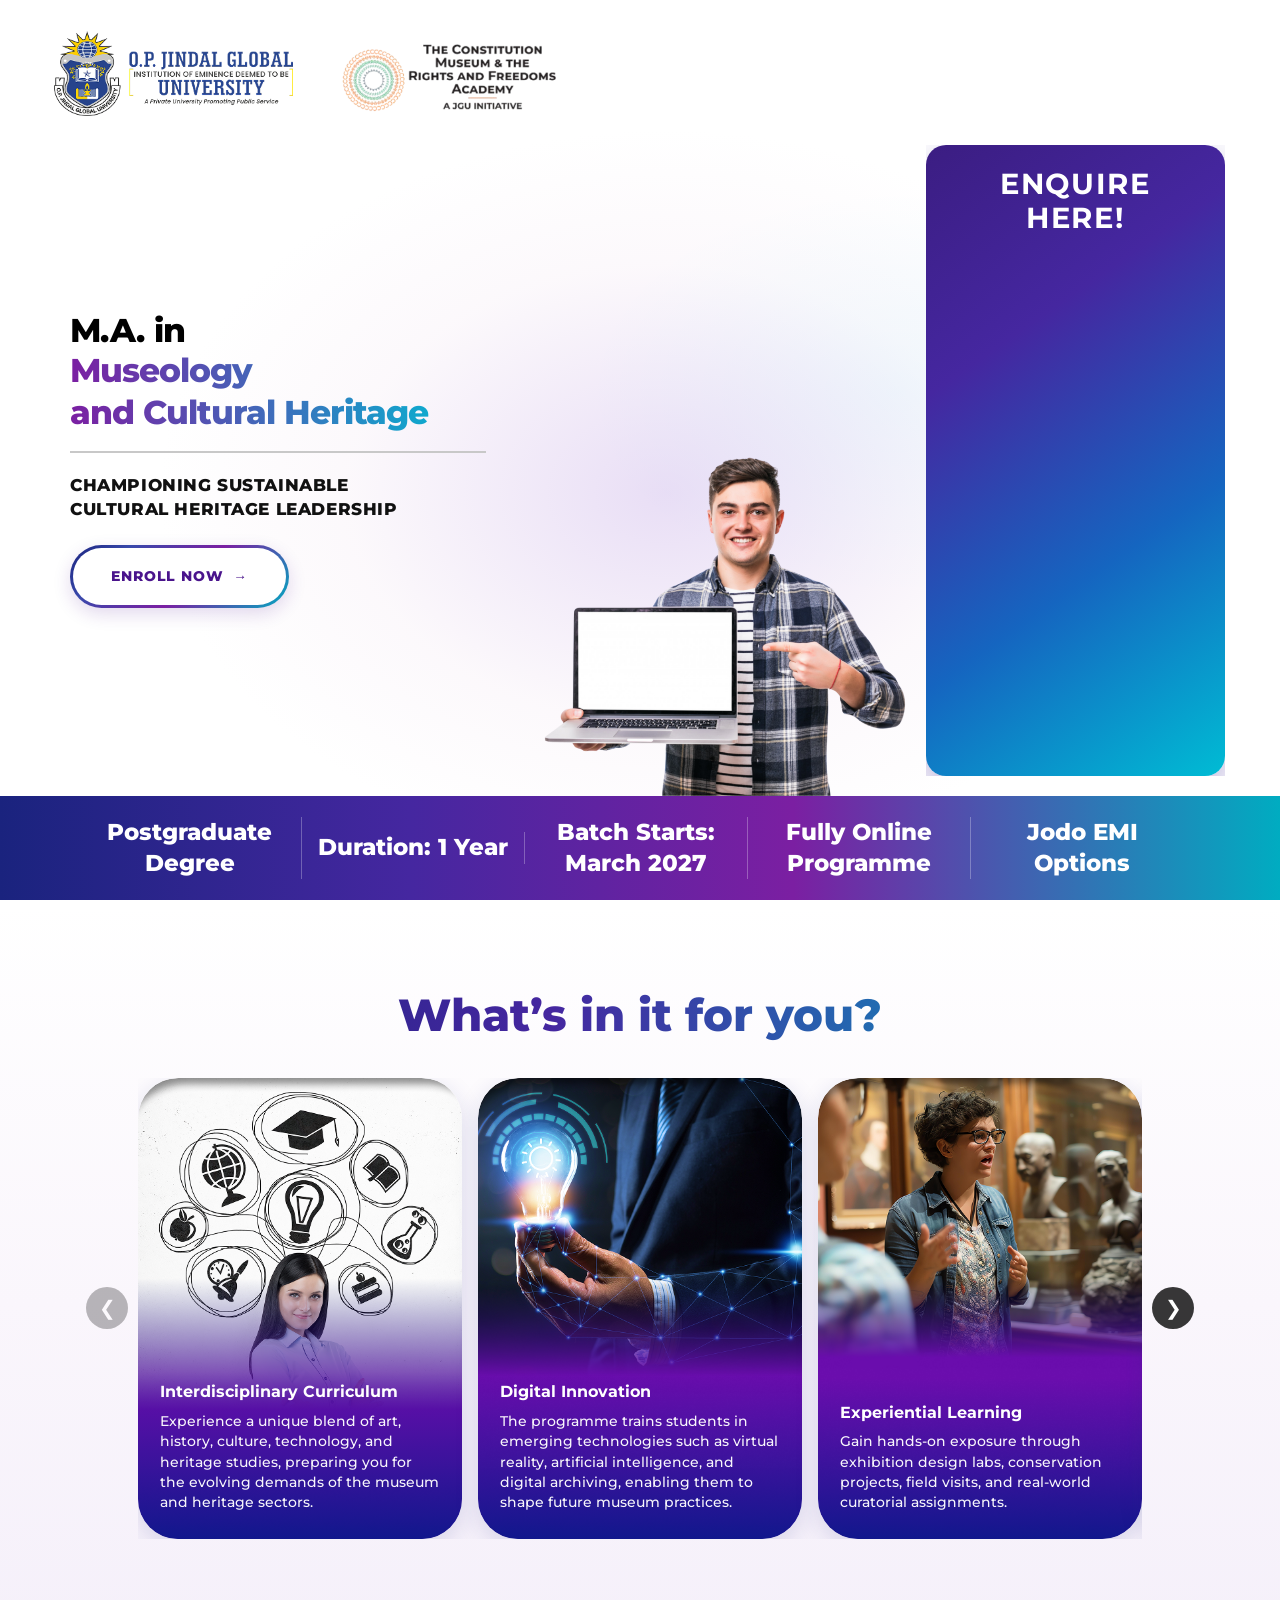
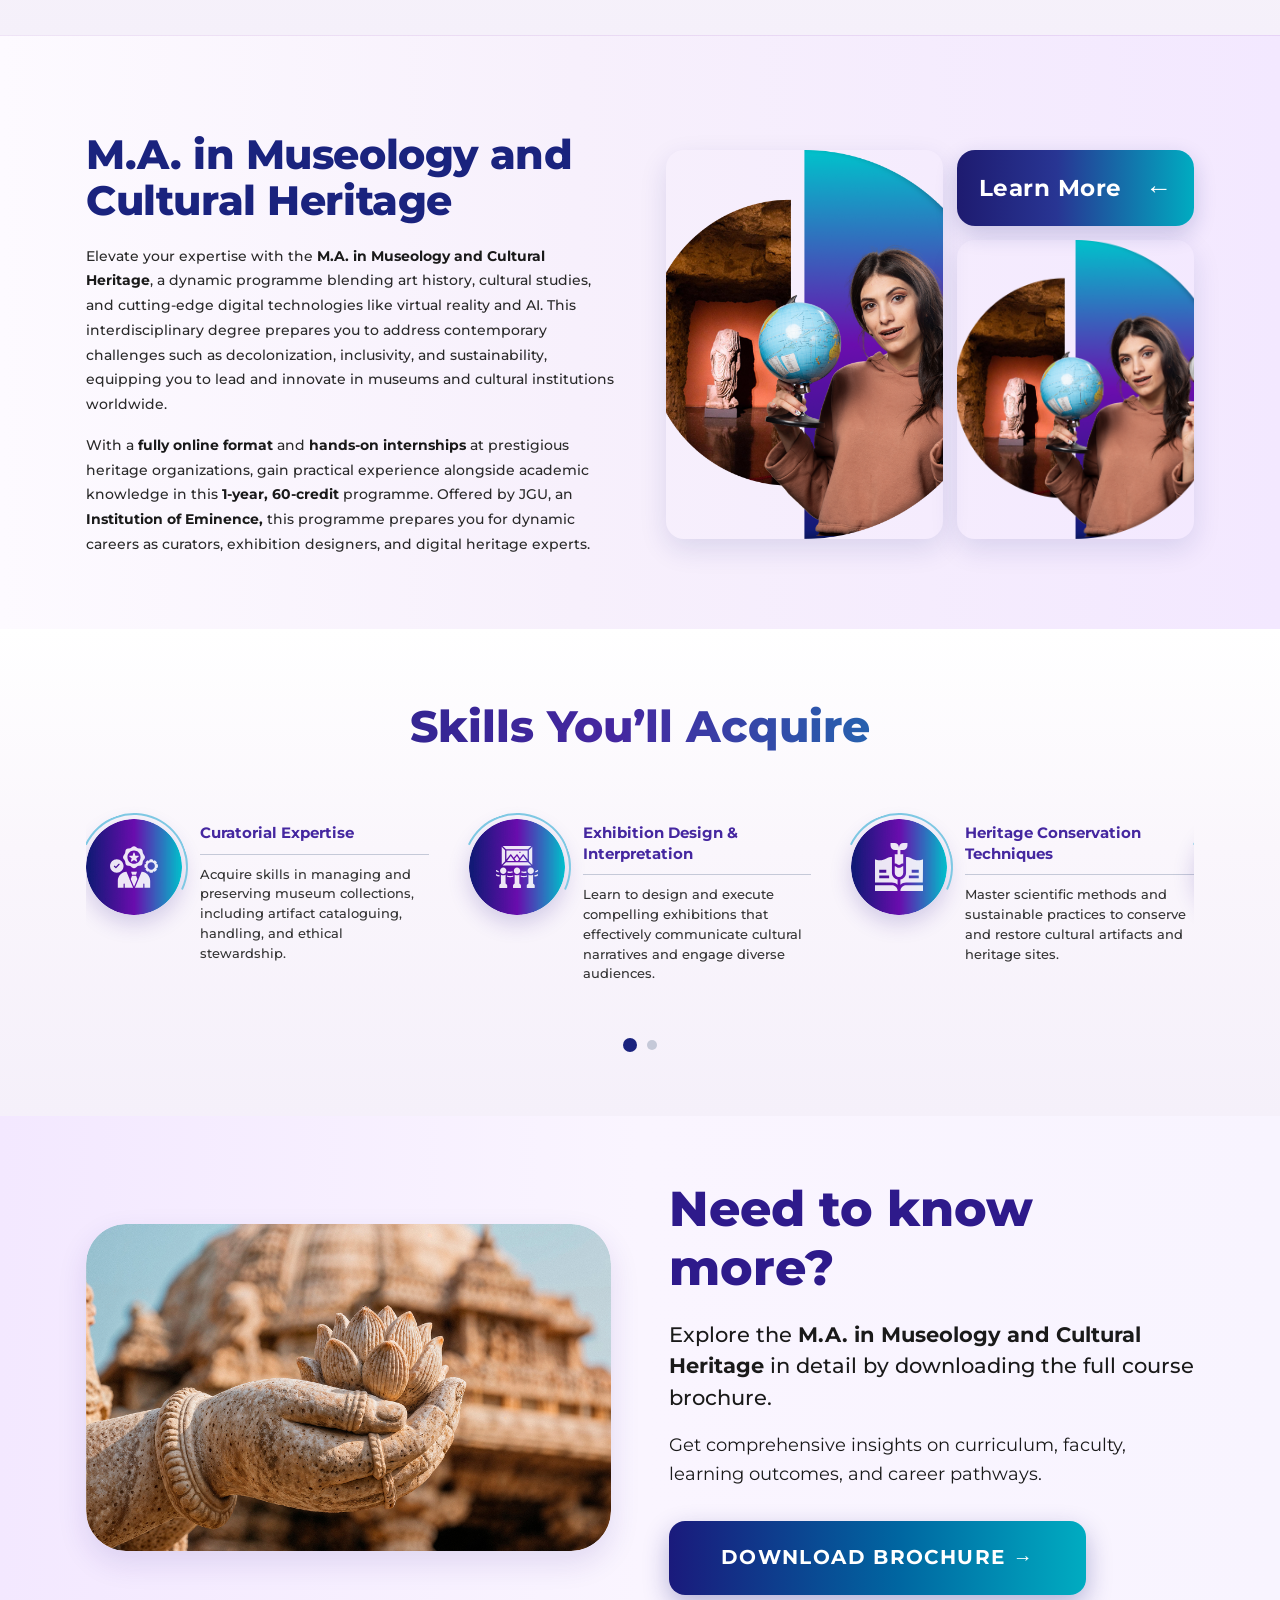
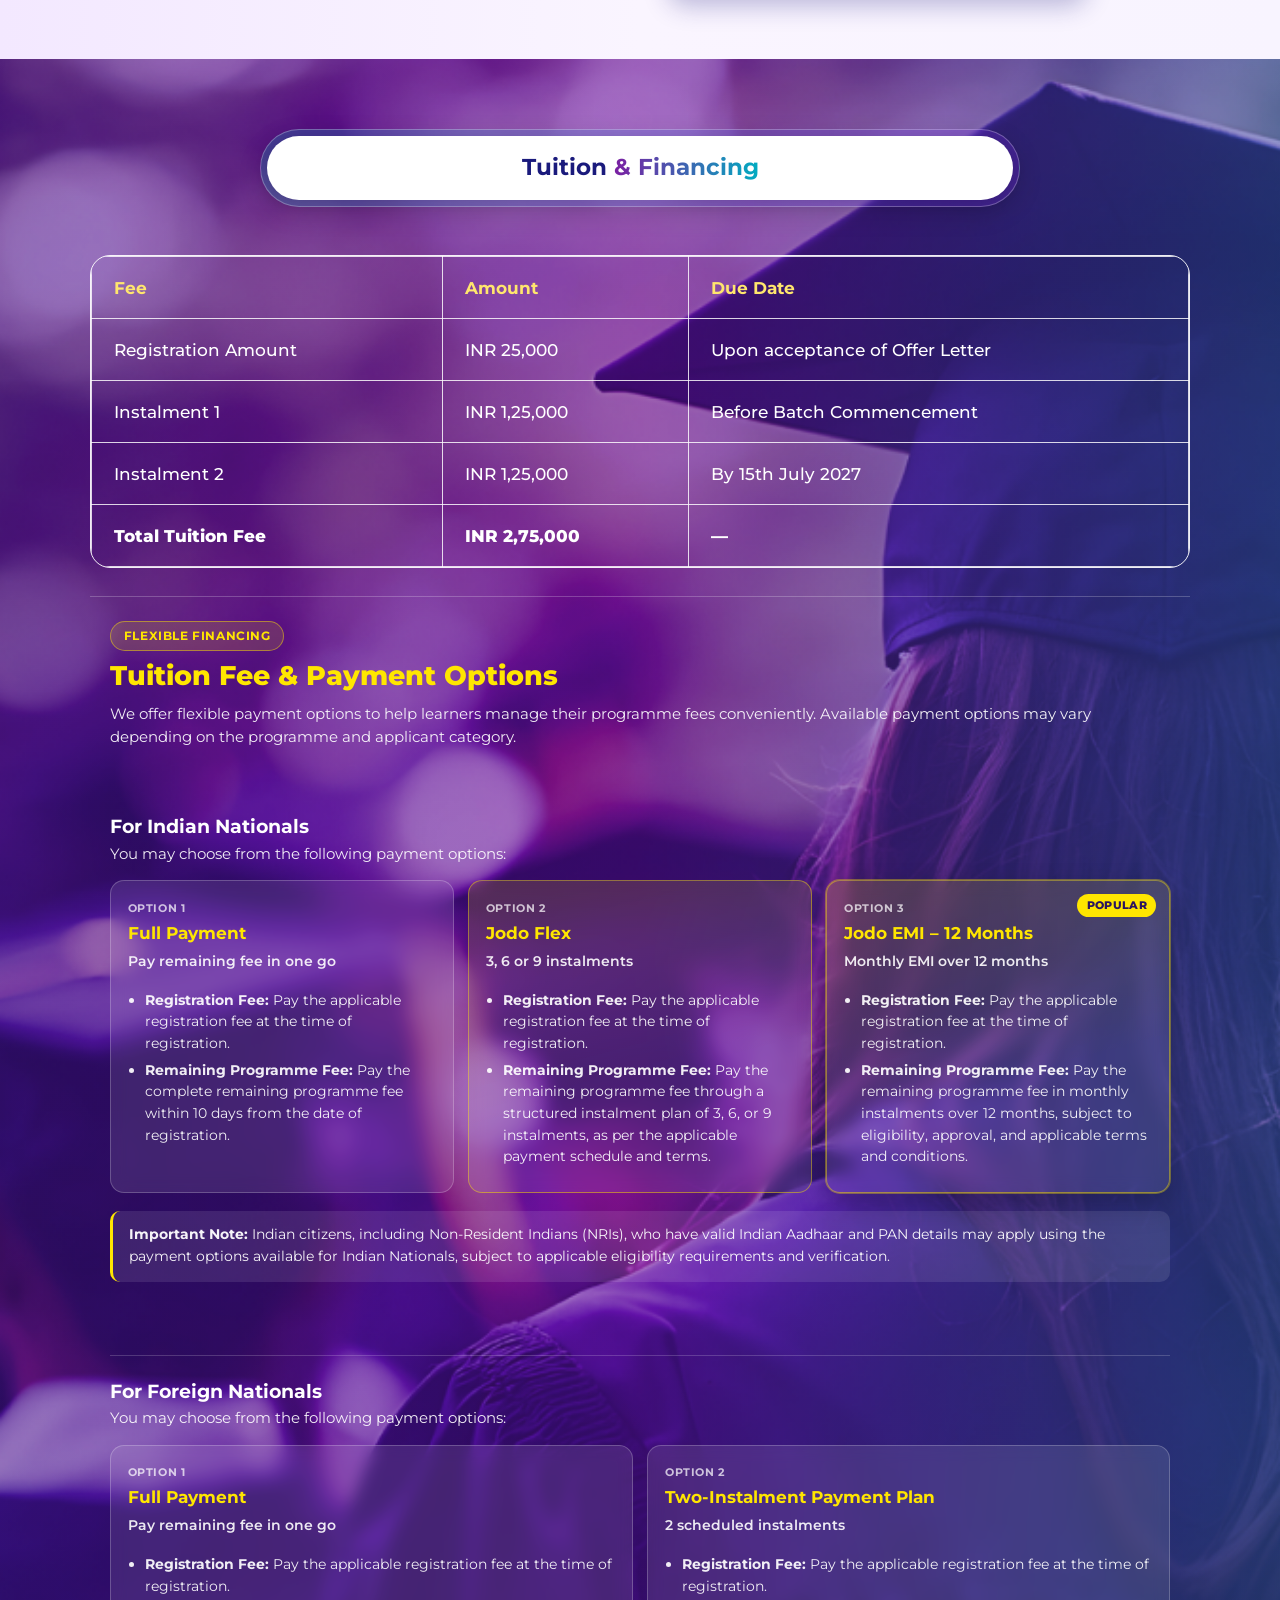
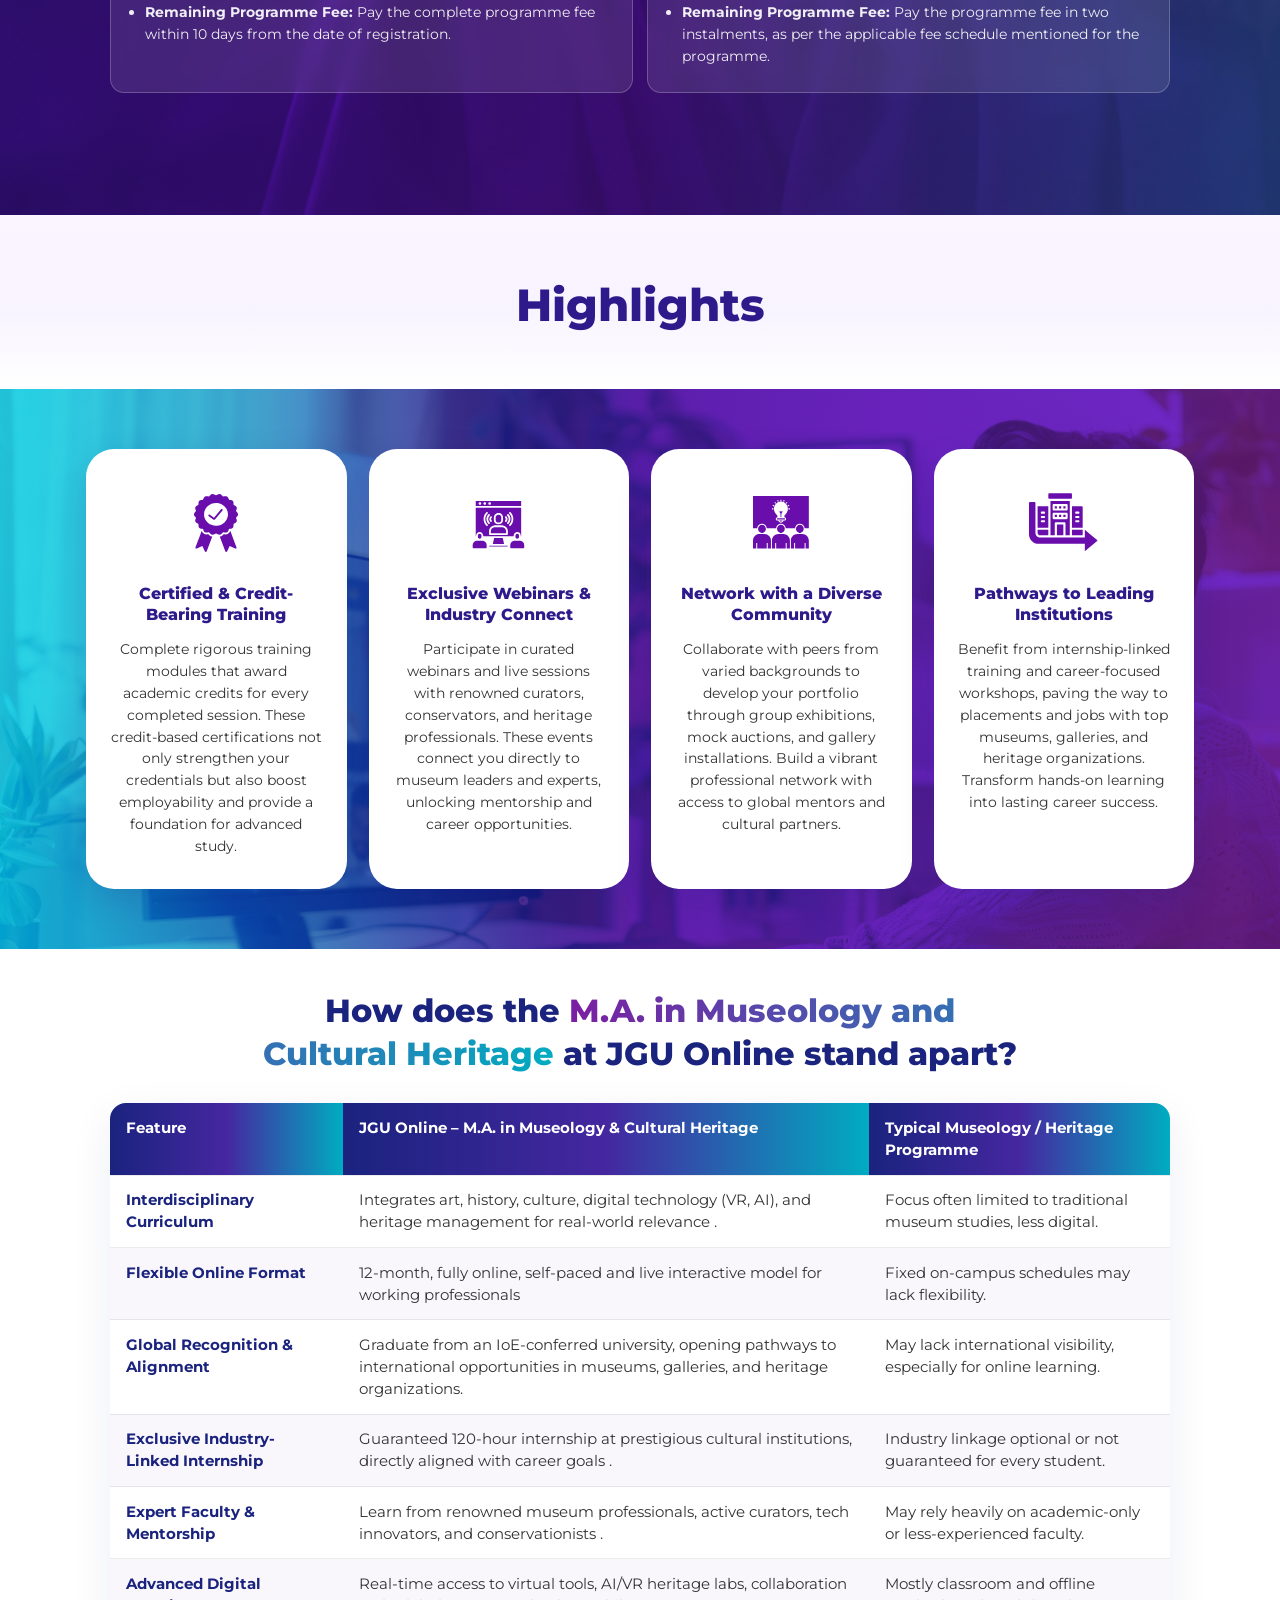
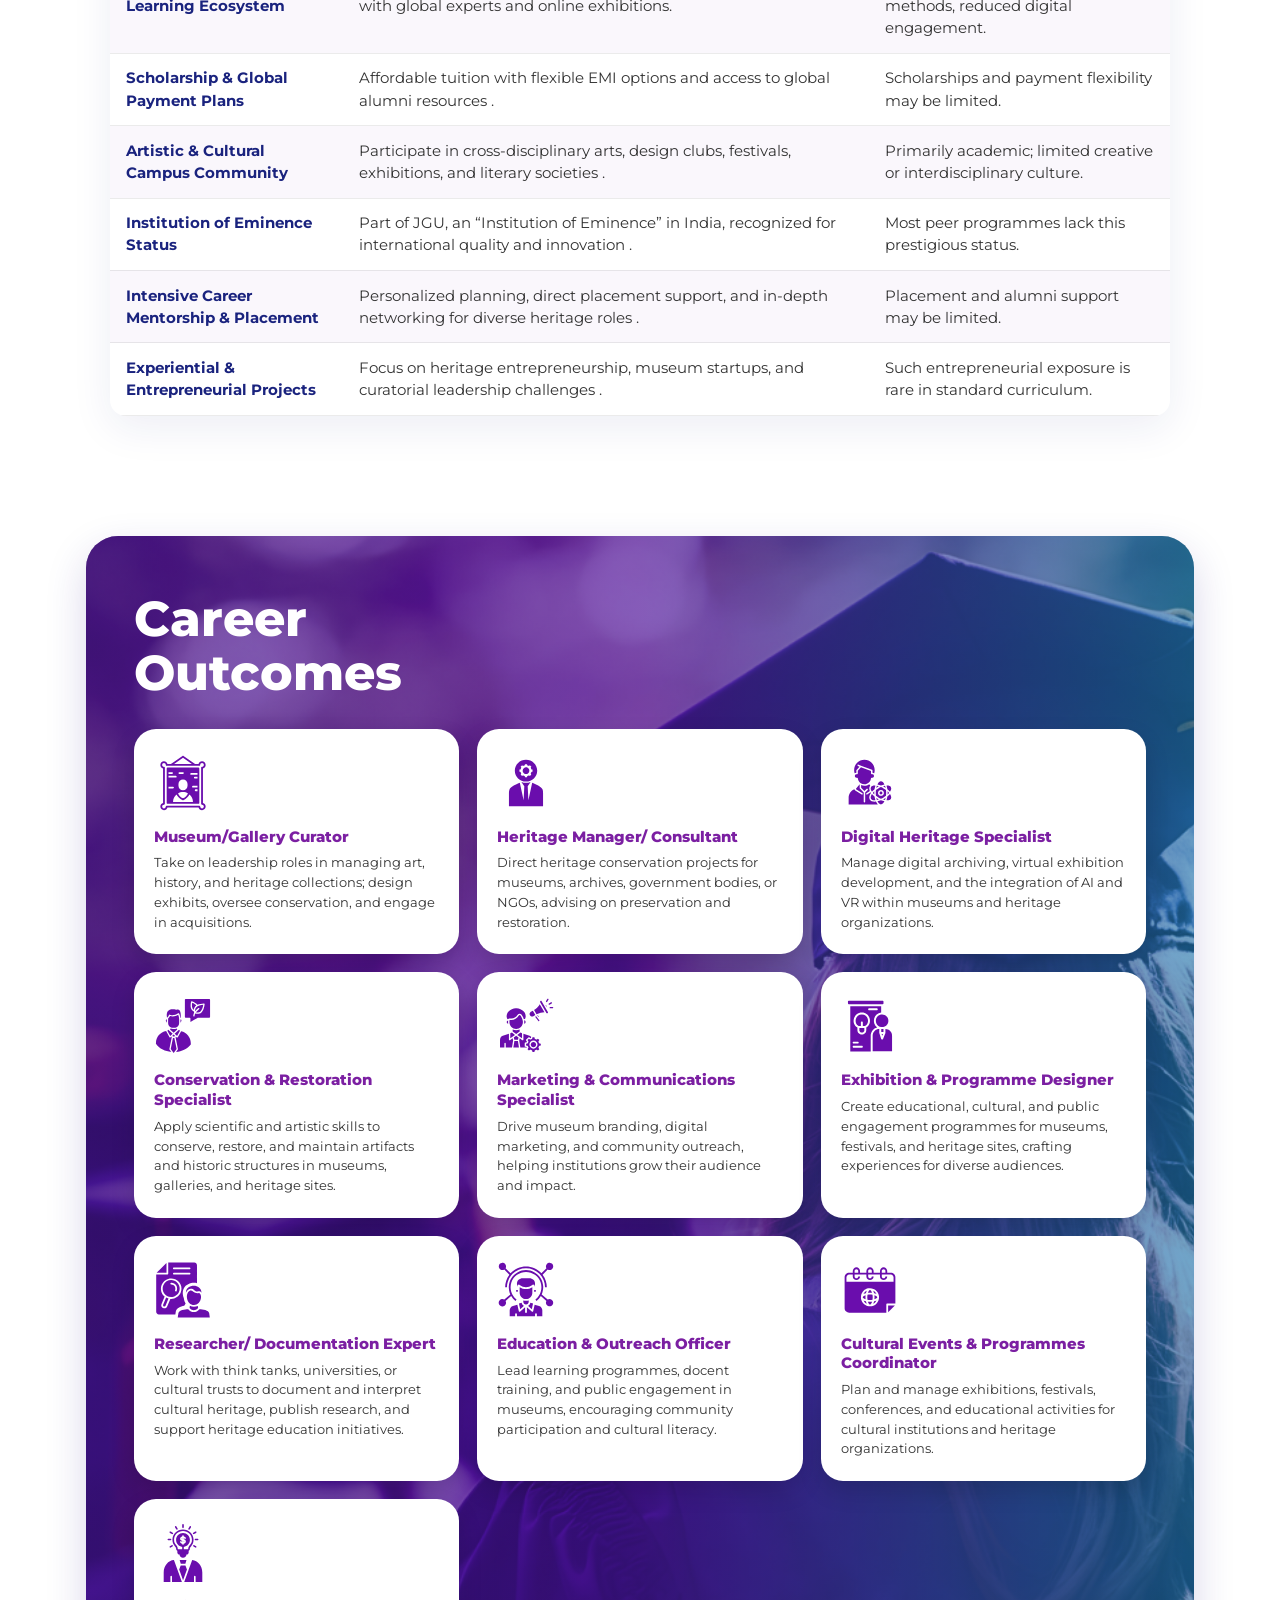
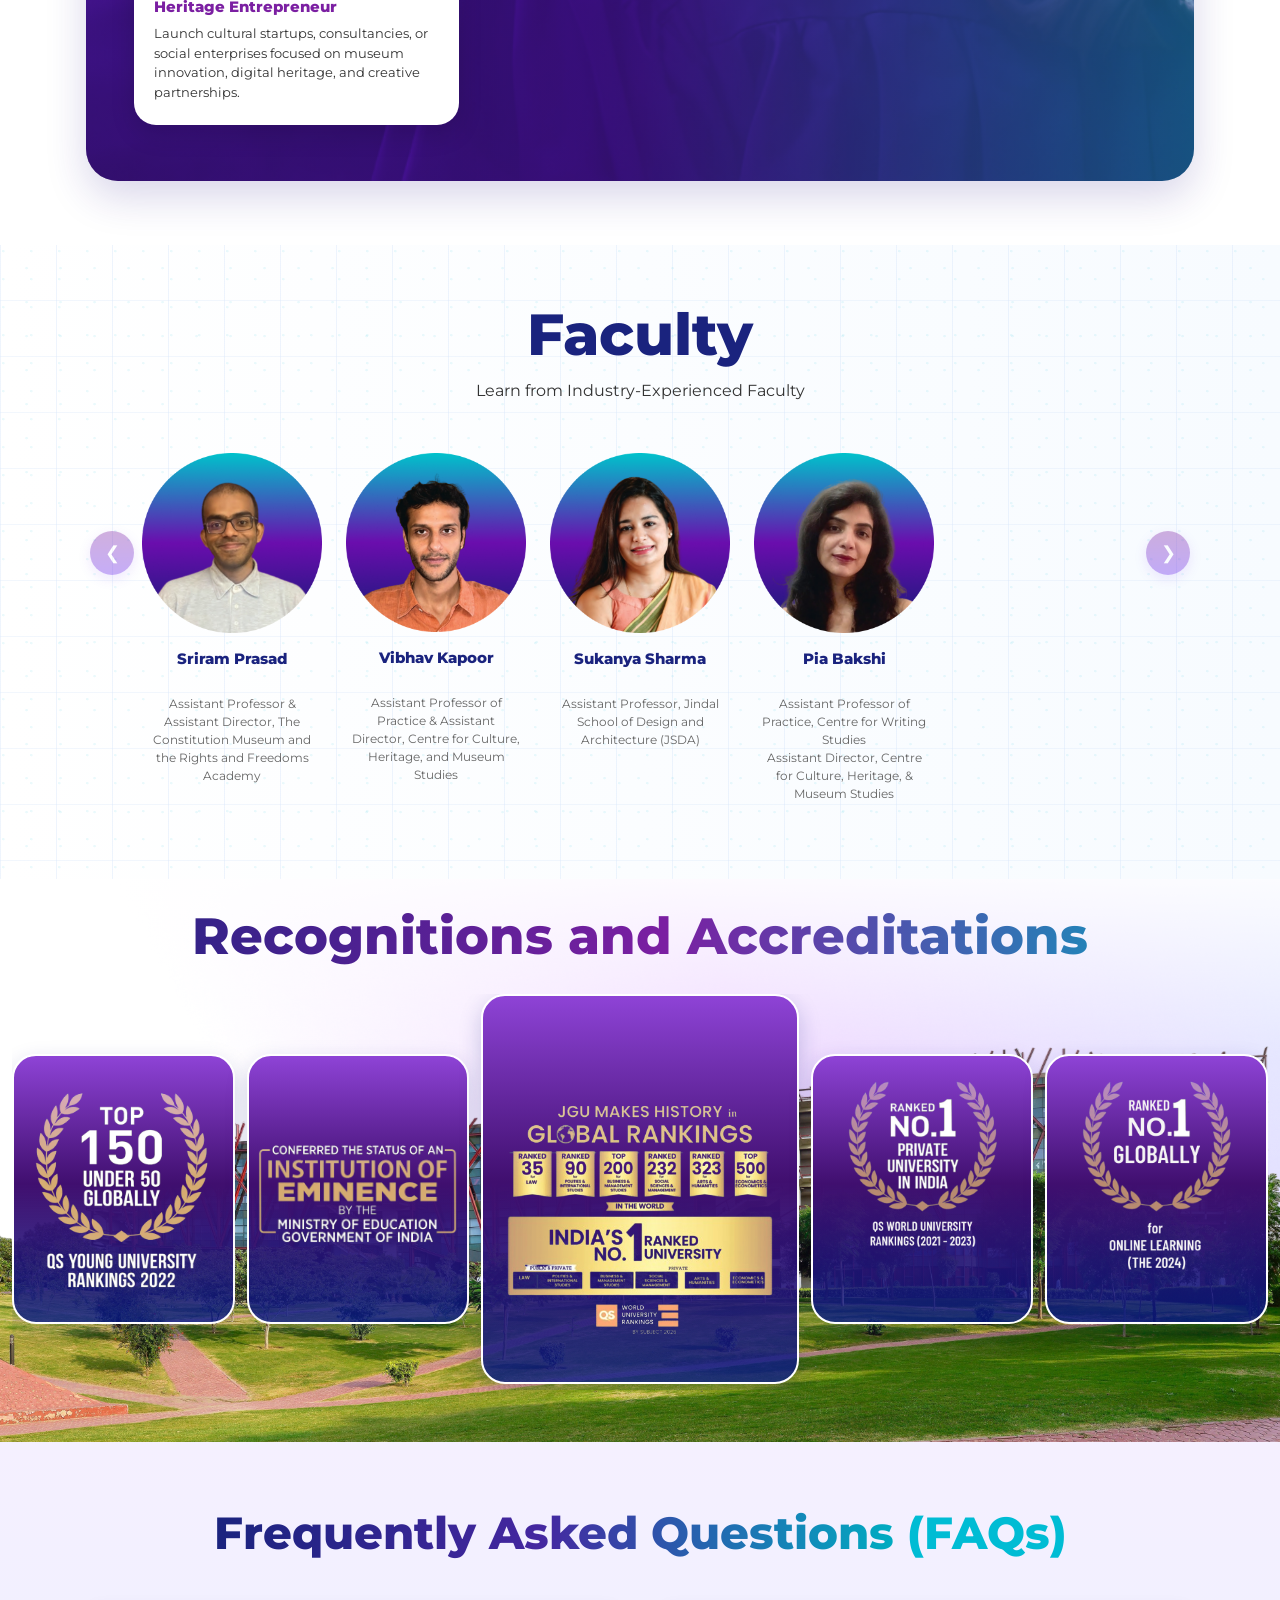
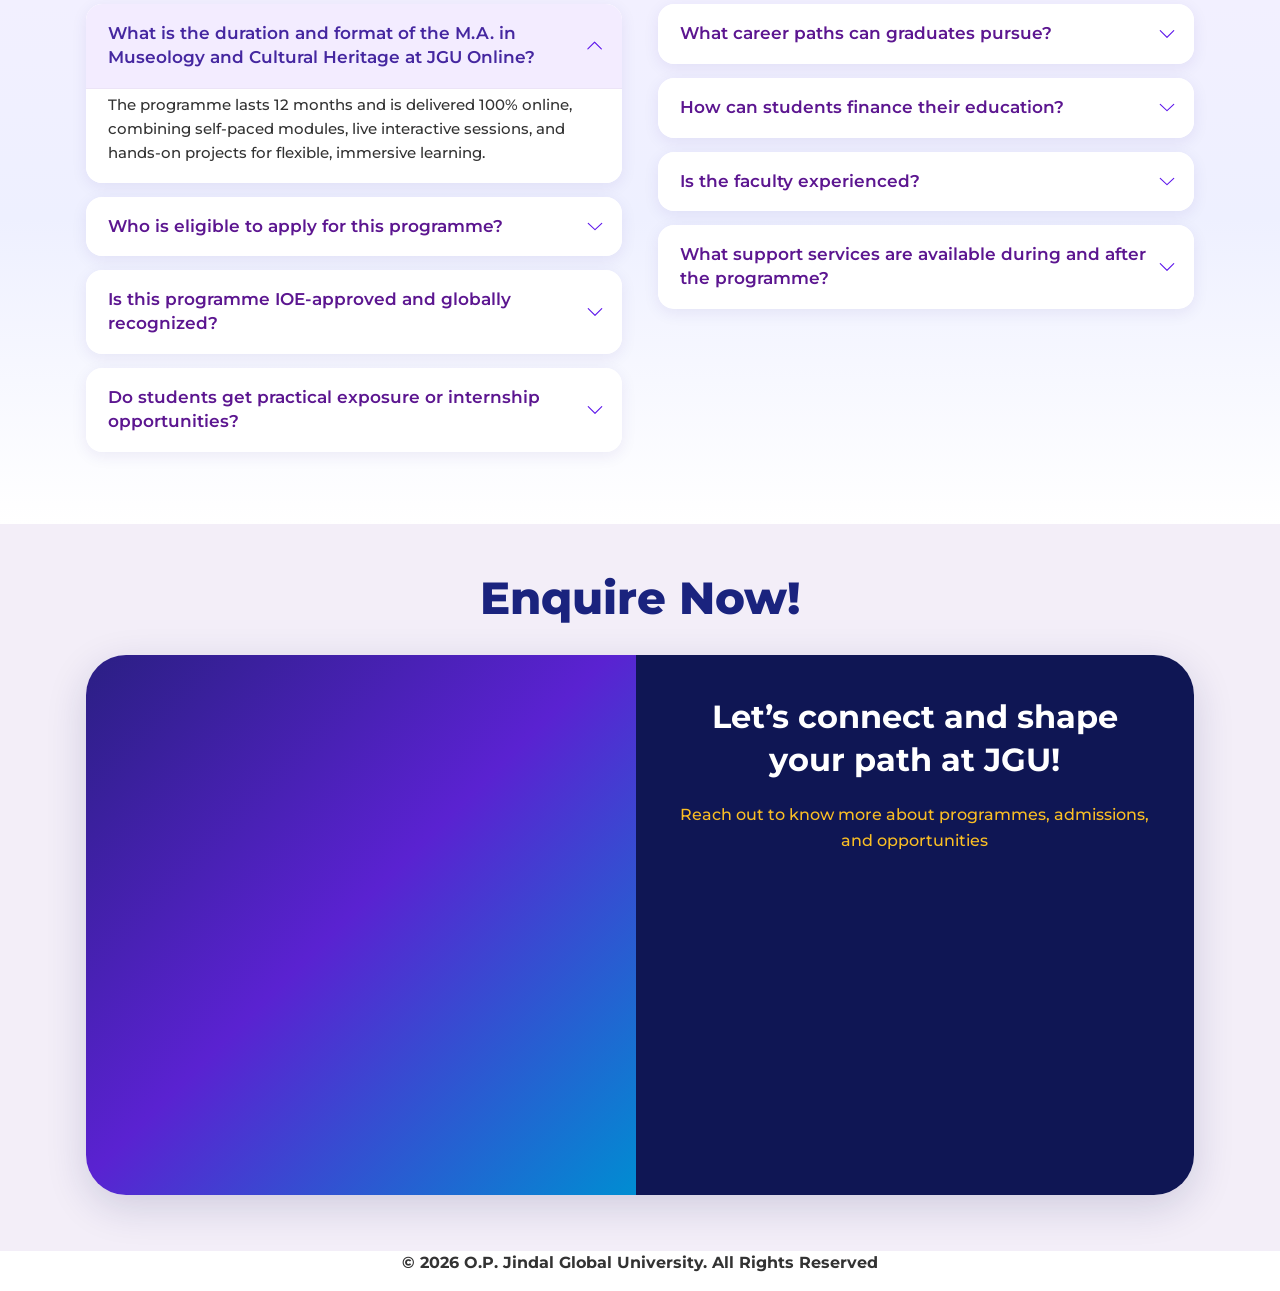
==== commit 49f0579d: "Polish fee table total row and mobile info bar. Move Total Tuition Fee into a highlighted table foot" ====
--- a/index.html
+++ b/index.html
@@ -31,7 +31,7 @@
     <meta http-equiv="Pragma" content="no-cache">
     <meta http-equiv="Expires" content="0">
     <title>M.A. in Museology - O.P. Jindal Global University</title>
-    <link rel="shortcut icon" type="image/x-icon" href="https://jguonline.edu.in/public/frontend/assets/img/favicon.ico">
+  <link rel="shortcut icon" type="image/x-icon" href="https://jguonline.edu.in/public/frontend/assets/img/favicon.ico">
     <link rel="stylesheet" href="https://cdn.jsdelivr.net/npm/bootstrap@4.6.2/dist/css/bootstrap.min.css">
     <link rel="stylesheet" href="css/style.css">
 
@@ -604,7 +604,7 @@
     </style>
 </head>
 <body>
-<!-- Google Tag Manager (noscript) -->
+ <!-- Google Tag Manager (noscript) --> 
 <noscript><iframe src="https://www.googletagmanager.com/ns.html?id=GTM-N94ZC5LW"
 height="0" width="0" style="display:none;visibility:hidden"></iframe></noscript>
 <!-- End Google Tag Manager (noscript) -->
@@ -615,46 +615,46 @@
       <div class="header-logos">
         <img src="assets/logo-1.png" class="header-logo-img header-logo-jgu" alt="Jindal Global University Logo">
         <img src="assets/logo-4.png" class="header-logo-img header-logo-constitution" alt="Constitution Museum Logo">
-      </div>
-    </div>
-
-    <div class="hero-main">
+          </div>
+          </div>
+
+        <div class="hero-main">
       <div class="hero-bg-circuit" aria-hidden="true"></div>
 
       <div class="hero-left">
-        <h1 class="hero-title">
+              <h1 class="hero-title">
           <span class="hero-title-line">
             <span class="hero-title-base">M.A. in </span><span class="hero-title-gradient">Museology</span>
           </span>
           <span class="hero-title-gradient">
             <span class="hero-title-line">and Cultural Heritage</span>
           </span>
-        </h1>
+              </h1>
         <div class="hero-title-rule" aria-hidden="true"></div>
-        <p class="hero-subtitle">
+              <p class="hero-subtitle">
           <span class="hero-subtitle-line">Championing Sustainable</span>
           <span class="hero-subtitle-line">Cultural Heritage Leadership</span>
-        </p>
+              </p>
         <button type="button" class="npfWidgetButton npfWidget-f2c764c3812b71044805f88bf65c2b5a hero-npf-trigger" tabindex="-1" aria-hidden="true">ENROLL NOW</button>
         <a href="#" class="btn-apply-now" id="heroApplyNowBtn" role="button">ENROLL NOW &nbsp;→</a>
-      </div>
+            </div>
 
       <div class="hero-center">
         <div class="hero-student-stack">
           <img src="assets/image copy 3.png" alt="Museology Student" class="hero-student-img">
-        </div>
-      </div>
+            </div>
+          </div>
 
       <div class="hero-right">
         <div class="hero-enquiry-card">
-          <h3>ENQUIRE HERE!</h3>
+            <h3>ENQUIRE HERE!</h3>
           <div class="hero-npf-scroll">
             <div class="npf_wgts" data-height="400px" data-w="f2c764c3812b71044805f88bf65c2b5a"></div>
-          </div>
-        </div>
-      </div>
-    </div>
-  </div>
+              </div>
+              </div>
+              </div>
+        </div>
+    </div>
 
   <div class="hero-bottom-bars">
     <div class="hero-info-bar">
@@ -693,22 +693,22 @@
             <div class="card-overlay">
               <h3 class="card-title">Interdisciplinary Curriculum</h3>
               <p class="card-text">Experience a unique blend of art, history, culture, technology, and heritage studies, preparing you for the evolving demands of the museum and heritage sectors.​</p>
-            </div>
-          </div>
+        </div>
+      </div>
           <div class="feature-card">
             <img src="assets/digital-innovation.png" alt="Digital Innovation" class="card-img">
             <div class="card-overlay">
               <h3 class="card-title">Digital Innovation</h3>
               <p class="card-text">The programme trains students in emerging technologies such as virtual reality, artificial intelligence, and digital archiving, enabling them to shape future museum practices.​</p>
-            </div>
-          </div>
+    </div>
+        </div>
           <div class="feature-card">
             <img src="assets/experientiel-learning.png" alt="Experiential Learning" class="card-img">
             <div class="card-overlay">
               <h3 class="card-title">Experiential Learning</h3>
               <p class="card-text">Gain hands-on exposure through exhibition design labs, conservation projects, field visits, and real-world curatorial assignments.​</p>
-            </div>
-          </div>
+      </div>
+    </div>
         </div>
         <div class="features-slide">
           <div class="feature-card">
@@ -716,37 +716,37 @@
             <div class="card-overlay">
               <h3 class="card-title">Professional Internship</h3>
               <p class="card-text">Complete a 120-hour industry internship with renowned cultural institutions like the JGU Constitution Museum, Jaipur Centre for the Arts, INTACH, and the Kiran Nadar Museum of Art, making you job-ready from day one.​</p>
-            </div>
-          </div>
+      </div>
+    </div>
           <div class="feature-card">
             <img src="assets/contemprorary-perspectives.png" alt="Contemporary Perspectives" class="card-img">
             <div class="card-overlay">
               <h3 class="card-title">Contemporary Perspectives</h3>
               <p class="card-text">Develop critical insights into decolonization, inclusivity, sustainability, and global heritage futures while building strong curatorial and audience engagement capabilities.​​</p>
-            </div>
-          </div>
+        </div>
+      </div>
           <div class="feature-card">
             <img src="assets/global-recognition.png" alt="Global Recognition and Career Readiness" class="card-img">
             <div class="card-overlay">
               <h3 class="card-title">Global Recognition and Career Readiness</h3>
               <p class="card-text">The IOE-approved programme features an international curriculum and strong career support, enhancing employability across global sectors like museums, galleries, archives, and cultural institutions.​</p>
-            </div>
-          </div>
-        </div>
+    </div>
+        </div>
+      </div>
         <div class="features-slide">
           <div class="feature-card">
             <img src="assets/online-learning.png" alt="Flexible 100% Online Learning" class="card-img">
             <div class="card-overlay">
               <h3 class="card-title">Flexible 100% Online Learning</h3>
               <p class="card-text">The interactive online mode allows students to learn at their own pace while benefiting from mentorship and access to career resources.​</p>
-            </div>
-          </div>
-        </div>
-      </div>
+    </div>
+        </div>
+      </div>
+    </div>
 
       <button class="features-arrow next" type="button" aria-label="Next feature">&#10095;</button>
-    </div>
-  </div>
+        </div>
+      </div>
 </section>
 
 <section class="programme-overview-section section-global" id="about">
@@ -756,20 +756,20 @@
         <h2 class="programme-overview-heading">M.A. in Museology and Cultural Heritage</h2>
         <div class="programme-overview-copy">
           <p class="programme-overview-text">
-                Elevate your expertise with the <strong>M.A. in Museology and Cultural Heritage</strong>,
-                a dynamic programme blending art history, cultural studies, and cutting-edge digital
-                technologies like virtual reality and AI. This interdisciplinary degree prepares you
-                to address contemporary challenges such as decolonization, inclusivity, and
+                Elevate your expertise with the <strong>M.A. in Museology and Cultural Heritage</strong>, 
+                a dynamic programme blending art history, cultural studies, and cutting-edge digital 
+                technologies like virtual reality and AI. This interdisciplinary degree prepares you 
+                to address contemporary challenges such as decolonization, inclusivity, and 
                 sustainability, equipping you to lead and innovate in museums and cultural institutions worldwide.
-          </p>
+            </p>
           <p class="programme-overview-text">
-                With a <strong>fully online format</strong> and <strong>hands-on internships</strong> at prestigious heritage organizations,
-                gain practical experience alongside academic knowledge in this <strong>1-year, 60-credit</strong> programme.
-                Offered by JGU, an <strong>Institution of Eminence,</strong> this programme prepares you for dynamic careers
+                With a <strong>fully online format</strong> and <strong>hands-on internships</strong> at prestigious heritage organizations, 
+                gain practical experience alongside academic knowledge in this <strong>1-year, 60-credit</strong> programme. 
+                Offered by JGU, an <strong>Institution of Eminence,</strong> this programme prepares you for dynamic careers 
                 as curators, exhibition designers, and digital heritage experts.
-          </p>
-        </div>
-      </div>
+            </p>
+        </div>
+    </div>
 
       <div class="programme-overview-media">
         <figure class="programme-overview-campus">
@@ -804,9 +804,9 @@
                   <h3 class="skill-card-title">Curatorial Expertise</h3>
                   <hr class="skill-card-line">
                   <p class="skill-card-desc">Acquire skills in managing and preserving museum collections, including artifact cataloguing, handling, and ethical stewardship.</p>
-                </div>
-              </div>
-            </div>
+        </div>
+        </div>
+        </div>
             <div class="skill-card">
               <div class="skill-card-inner">
                 <div class="skill-icon-wrap"><img class="skill-icon" src="assets/Exhibition-Design.svg" alt=""></div>
@@ -814,9 +814,9 @@
                   <h3 class="skill-card-title">Exhibition Design & Interpretation</h3>
                   <hr class="skill-card-line">
                   <p class="skill-card-desc">Learn to design and execute compelling exhibitions that effectively communicate cultural narratives and engage diverse audiences.</p>
+        </div>
+    </div>
                 </div>
-              </div>
-            </div>
             <div class="skill-card">
               <div class="skill-card-inner">
                 <div class="skill-icon-wrap"><img class="skill-icon" src="assets/Heritage-Conservation-Techniques.svg" alt=""></div>
@@ -824,10 +824,10 @@
                   <h3 class="skill-card-title">Heritage Conservation Techniques</h3>
                   <hr class="skill-card-line">
                   <p class="skill-card-desc">Master scientific methods and sustainable practices to conserve and restore cultural artifacts and heritage sites.</p>
+            </div>
+            </div>
+        </div>
                 </div>
-              </div>
-            </div>
-          </div>
           <div class="skills-slide skills-slide--three">
             <div class="skill-card">
               <div class="skill-card-inner">
@@ -836,9 +836,9 @@
                   <h3 class="skill-card-title">Digital Heritage Technologies</h3>
                   <hr class="skill-card-line">
                   <p class="skill-card-desc">Develop proficiency in digital archiving, virtual reality, AI-based interpretation, and multimedia tools for innovative museum experiences.</p>
-                </div>
-              </div>
             </div>
+            </div>
+        </div>
             <div class="skill-card">
               <div class="skill-card-inner">
                 <div class="skill-icon-wrap"><img class="skill-icon" src="assets/Research-Scholarly-Communication.svg" alt=""></div>
@@ -847,7 +847,7 @@
                   <hr class="skill-card-line">
                   <p class="skill-card-desc">Build advanced research capabilities, data analysis, and academic writing skills for heritage documentation and publication.</p>
                 </div>
-              </div>
+            </div>
             </div>
             <div class="skill-card">
               <div class="skill-card-inner">
@@ -856,19 +856,19 @@
                   <h3 class="skill-card-title">Museum Management & Outreach</h3>
                   <hr class="skill-card-line">
                   <p class="skill-card-desc">Gain competencies in museum administration, fundraising, marketing, public engagement, and policy development.</p>
+        </div>
                 </div>
-              </div>
             </div>
-          </div>
-        </div>
-      </div>
+            </div>
+        </div>
+        </div>
 
       <div class="skills-dots" id="skillsDots" role="tablist" aria-label="Skills slides">
         <button type="button" class="skills-dot active" data-index="0" aria-label="Slide 1" aria-selected="true"></button>
         <button type="button" class="skills-dot" data-index="1" aria-label="Slide 2" aria-selected="false"></button>
-      </div>
-    </div>
-  </div>
+                </div>
+            </div>
+            </div>
 </section>
 
 <section class="know-more-section section-global">
@@ -876,15 +876,15 @@
     <div class="know-more-inner">
       <div class="know-more-media">
         <img src="assets/heritage-img.png" alt="Heritage sculpture" class="know-more-img">
-      </div>
+                </div>
       <div class="know-more-content">
         <h3 class="know-more-title">Need to know more?</h3>
         <p class="know-more-lead">Explore the <strong>M.A. in Museology and Cultural Heritage</strong> in detail by downloading the full course brochure.</p>
         <p class="know-more-text">Get comprehensive insights on curriculum, faculty, learning outcomes, and career pathways.</p>
         <a href="#" class="btn know-more-cta font-weight-bold npfWidgetButton npfWidget-f2c764c3812b71044805f88bf65c2b5a">DOWNLOAD BROCHURE →</a>
-      </div>
-    </div>
-  </div>
+            </div>
+            </div>
+        </div>
 </section>
 
 <section class="tuition-section section-global" id="fees">
@@ -896,11 +896,9 @@
         <button type="button" class="tuition-tab active" role="tab" id="tuitionTabBtnFees" aria-selected="true" aria-controls="tuitionTabFees" data-tab="fees">
           <span class="tuition-tab-text"><span class="tuition-tab-word">Tuition</span> <span class="tuition-tab-word tuition-tab-word--gradient">&amp; Financing</span></span>
         </button>
-      </div>
+    </div>
 
       <div class="tuition-tab-panel active" id="tuitionTabFees" role="tabpanel" aria-labelledby="tuitionTabBtnFees">
-        <p class="tuition-total-line"><strong>Total Tuition Fee: INR 2,75,000</strong></p>
-
         <div class="tuition-table-wrap">
           <table class="tuition-table">
             <thead>
@@ -912,19 +910,24 @@
             </thead>
             <tbody>
               <tr>
-                <td>Registration Amount</td>
-                <td>INR 25,000</td>
-                <td>Upon acceptance of Offer Letter</td>
+                <td data-label="Fee">Registration Amount</td>
+                <td data-label="Amount">INR 25,000</td>
+                <td data-label="Due Date">Upon acceptance of Offer Letter</td>
               </tr>
               <tr>
-                <td>Instalment 1</td>
-                <td>INR 1,25,000</td>
-                <td>Before Batch Commencement</td>
+                <td data-label="Fee">Instalment 1</td>
+                <td data-label="Amount">INR 1,25,000</td>
+                <td data-label="Due Date">Before Batch Commencement</td>
               </tr>
               <tr>
-                <td>Instalment 2</td>
-                <td>INR 1,25,000</td>
-                <td>By 15th July 2027</td>
+                <td data-label="Fee">Instalment 2</td>
+                <td data-label="Amount">INR 1,25,000</td>
+                <td data-label="Due Date">By 15th July 2027</td>
+              </tr>
+              <tr class="total">
+                <td data-label="Fee">Total Tuition Fee</td>
+                <td data-label="Amount">INR 2,75,000</td>
+                <td data-label="Due Date">—</td>
               </tr>
             </tbody>
           </table>
@@ -973,13 +976,13 @@
           </article>
         </div>
         <p class="payment-options-note"><strong>Important Note:</strong> Indian citizens, including Non-Resident Indians (NRIs), who have valid Indian Aadhaar and PAN details may apply using the payment options available for Indian Nationals, subject to applicable eligibility requirements and verification.</p>
-      </section>
+</section>
 
       <section class="payment-audience" aria-labelledby="pay-foreign-heading">
         <div class="payment-audience-head">
           <h4 class="payment-options-subtitle" id="pay-foreign-heading">For Foreign Nationals</h4>
           <p class="payment-options-lead">You may choose from the following payment options:</p>
-        </div>
+      </div>
         <div class="payment-cards payment-cards--two">
           <article class="payment-card">
             <span class="payment-card-tag">Option 1</span>
@@ -999,7 +1002,7 @@
               <li><strong>Remaining Programme Fee:</strong> Pay the programme fee in two instalments, as per the applicable fee schedule mentioned for the programme.</li>
             </ul>
           </article>
-        </div>
+      </div>
       </section>
     </div>
       </div>
@@ -1050,7 +1053,7 @@
         </article>
       </div>
     </div>
-  </div>
+    </div>
 </section>
 
 <div class="museology-compare-wrapper">
@@ -1150,77 +1153,77 @@
           <article class="career-pathway-card">
             <div class="career-pathway-icon">
               <img src="assets/Museum-Gallery-Curator.svg" alt="" aria-hidden="true">
-            </div>
+  </div>
             <h3 class="career-pathway-card-title">Museum/Gallery Curator</h3>
             <p class="career-pathway-card-text">Take on leadership roles in managing art, history, and heritage collections; design exhibits, oversee conservation, and engage in acquisitions.​</p>
           </article>
           <article class="career-pathway-card">
             <div class="career-pathway-icon">
               <img src="assets/Heritage-Manager-Consultant.svg" alt="" aria-hidden="true">
-            </div>
+        </div>
             <h3 class="career-pathway-card-title">Heritage Manager/ Consultant</h3>
             <p class="career-pathway-card-text">Direct heritage conservation projects for museums, archives, government bodies, or NGOs, advising on preservation and restoration.​</p>
           </article>
           <article class="career-pathway-card">
             <div class="career-pathway-icon">
               <img src="assets/Digital-Heritage-Specialist.svg" alt="" aria-hidden="true">
-            </div>
+        </div>
             <h3 class="career-pathway-card-title">Digital Heritage Specialist</h3>
             <p class="career-pathway-card-text">Manage digital archiving, virtual exhibition development, and the integration of AI and VR within museums and heritage organizations.​​</p>
           </article>
           <article class="career-pathway-card">
             <div class="career-pathway-icon">
               <img src="assets/Conservation-Restoration-Specialist.svg" alt="" aria-hidden="true">
-            </div>
+        </div>
             <h3 class="career-pathway-card-title">Conservation & Restoration Specialist</h3>
             <p class="career-pathway-card-text">Apply scientific and artistic skills to conserve, restore, and maintain artifacts and historic structures in museums, galleries, and heritage sites.​</p>
           </article>
           <article class="career-pathway-card">
             <div class="career-pathway-icon">
               <img src="assets/Marketing-Communications-Specialist.svg" alt="" aria-hidden="true">
-            </div>
+        </div>
             <h3 class="career-pathway-card-title">Marketing & Communications Specialist</h3>
             <p class="career-pathway-card-text">Drive museum branding, digital marketing, and community outreach, helping institutions grow their audience and impact.​</p>
           </article>
           <article class="career-pathway-card">
             <div class="career-pathway-icon">
               <img src="assets/Exhibition-Programme-Designer.svg" alt="" aria-hidden="true">
-            </div>
+        </div>
             <h3 class="career-pathway-card-title">Exhibition & Programme Designer</h3>
             <p class="career-pathway-card-text">Create educational, cultural, and public engagement programmes for museums, festivals, and heritage sites, crafting experiences for diverse audiences.​</p>
           </article>
           <article class="career-pathway-card">
             <div class="career-pathway-icon">
               <img src="assets/Researcher-Documentation-Expert.svg" alt="" aria-hidden="true">
-            </div>
+      </div>
             <h3 class="career-pathway-card-title">Researcher/ Documentation Expert</h3>
             <p class="career-pathway-card-text">Work with think tanks, universities, or cultural trusts to document and interpret cultural heritage, publish research, and support heritage education initiatives.​</p>
           </article>
           <article class="career-pathway-card">
             <div class="career-pathway-icon">
               <img src="assets/Education-Outreach-Officer.svg" alt="" aria-hidden="true">
-            </div>
+        </div>
             <h3 class="career-pathway-card-title">Education & Outreach Officer</h3>
             <p class="career-pathway-card-text">Lead learning programmes, docent training, and public engagement in museums, encouraging community participation and cultural literacy.​</p>
           </article>
           <article class="career-pathway-card">
             <div class="career-pathway-icon">
               <img src="assets/Cultural-Events-Programmes-Coordinator.svg" alt="" aria-hidden="true">
-            </div>
+        </div>
             <h3 class="career-pathway-card-title">Cultural Events & Programmes Coordinator</h3>
             <p class="career-pathway-card-text">Plan and manage exhibitions, festivals, conferences, and educational activities for cultural institutions and heritage organizations.​</p>
           </article>
           <article class="career-pathway-card">
             <div class="career-pathway-icon">
               <img src="assets/Heritage-Entrepreneur.svg" alt="" aria-hidden="true">
-            </div>
+        </div>
             <h3 class="career-pathway-card-title">Heritage Entrepreneur</h3>
             <p class="career-pathway-card-text">Launch cultural startups, consultancies, or social enterprises focused on museum innovation, digital heritage, and creative partnerships.</p>
           </article>
         </div>
-      </div>
-    </div>
-  </div>
+        </div>
+      </div>
+    </div>
 </section>
 
 <section class="faculty-section section-global" id="faculty">
@@ -1240,28 +1243,28 @@
         <article class="faculty-member">
           <div class="faculty-photo-frame">
             <img class="faculty-photo" src="assets/Sriram-Prasad.png" alt="Sriram Prasad">
-          </div>
+      </div>
           <h5 class="faculty-name">Sriram Prasad</h5>
           <p class="faculty-role">Assistant Professor & Assistant Director, The Constitution Museum and the Rights and Freedoms Academy</p>
         </article>
         <article class="faculty-member">
           <div class="faculty-photo-frame">
             <img class="faculty-photo" src="assets/Vibhav-Kapoor.png" alt="Vibhav Kapoor">
-          </div>
+    </div>
           <h5 class="faculty-name">Vibhav Kapoor</h5>
           <p class="faculty-role">Assistant Professor of Practice & Assistant Director, Centre for Culture, Heritage, and Museum Studies</p>
         </article>
         <article class="faculty-member">
           <div class="faculty-photo-frame">
             <img class="faculty-photo" src="assets/Sukanya-Sharma.png" alt="Sukanya Sharma">
-          </div>
+      </div>
           <h5 class="faculty-name">Sukanya Sharma</h5>
           <p class="faculty-role">Assistant Professor, Jindal School of Design and Architecture (JSDA)</p>
         </article>
         <article class="faculty-member">
           <div class="faculty-photo-frame">
             <img class="faculty-photo" src="assets/Pia-Bakshi.png" alt="Pia Bakshi">
-          </div>
+    </div>
           <h5 class="faculty-name">Pia Bakshi</h5>
           <p class="faculty-role">Assistant Professor of Practice, Centre for Writing Studies<br>
         Assistant Director, Centre for Culture, Heritage, &amp; Museum Studies</p>
@@ -1284,7 +1287,7 @@
       </div>
       <div class="rec-card rec-card-main">
         <img src="assets/image_copy_7-removebg-preview.png" alt="JGU Global Rankings - India&#x27;s No. 1 Ranked University - QS World University Rankings by Subject 2026">
-      </div>
+    </div>
       <div class="rec-card rec-card-small">
         <img src="assets/image copy 5.png" alt="Ranked No. 1 Private University in India - QS World University Rankings (2021 - 2023)">
       </div>
@@ -1310,54 +1313,54 @@
             <h2 class="accordion-header">
               <button class="accordion-button" type="button" data-toggle="collapse" data-target="#faq1">
                 What is the duration and format of the M.A. in Museology and Cultural Heritage at JGU Online?
-              </button>
+        </button>
             </h2>
             <div id="faq1" class="collapse show" data-parent="#faqLeft">
               <div class="accordion-body">
                 The programme lasts 12 months and is delivered 100% online, combining self-paced modules, live interactive sessions, and hands-on projects for flexible, immersive learning.
               </div>
-            </div>
-          </div>
+        </div>
+      </div>
 
           <div class="accordion-item">
             <h2 class="accordion-header">
               <button class="accordion-button collapsed" type="button" data-toggle="collapse" data-target="#faq2">
                 Who is eligible to apply for this programme?
-              </button>
+        </button>
             </h2>
             <div id="faq2" class="collapse" data-parent="#faqLeft">
               <div class="accordion-body">
                 Applicants must hold a recognized undergraduate degree. A strong academic record and proficiency in English are required. Admission may also involve an entrance exam and personal interview.
               </div>
-            </div>
-          </div>
+        </div>
+      </div>
 
           <div class="accordion-item">
             <h2 class="accordion-header">
               <button class="accordion-button collapsed" type="button" data-toggle="collapse" data-target="#faq3">
                 Is this programme IOE-approved and globally recognized?
-              </button>
+        </button>
             </h2>
             <div id="faq3" class="collapse" data-parent="#faqLeft">
               <div class="accordion-body">
                 Yes, the programme is fully approved by IOE and recognized, making it internationally valid for further studies and employment opportunities.
               </div>
-            </div>
-          </div>
+        </div>
+      </div>
 
           <div class="accordion-item">
             <h2 class="accordion-header">
               <button class="accordion-button collapsed" type="button" data-toggle="collapse" data-target="#faq4">
                 Do students get practical exposure or internship opportunities?
-              </button>
+        </button>
             </h2>
             <div id="faq4" class="collapse" data-parent="#faqLeft">
               <div class="accordion-body">
                 Yes, students undertake a mandatory 120-hour industry internship at leading museums and heritage organizations as part of the curriculum.
-              </div>
-            </div>
-          </div>
-</div>
+        </div>
+      </div>
+        </div>
+      </div>
       </div>
       <div class="faq-col">
         <div class="accordion faq-accordion" id="faqRight">
@@ -1366,40 +1369,40 @@
             <h2 class="accordion-header">
               <button class="accordion-button collapsed" type="button" data-toggle="collapse" data-target="#faq100">
                 What career paths can graduates pursue?
-              </button>
+        </button>
             </h2>
             <div id="faq100" class="collapse" data-parent="#faqRight">
               <div class="accordion-body">
                 Graduates can work as museum curators, heritage consultants, digital heritage specialists, conservationists, educators, researchers, cultural event managers, and more, in India and abroad.
               </div>
-            </div>
-          </div>
+        </div>
+      </div>
 
           <div class="accordion-item">
             <h2 class="accordion-header">
               <button class="accordion-button collapsed" type="button" data-toggle="collapse" data-target="#faq101">
                 How can students finance their education?
-              </button>
+        </button>
             </h2>
             <div id="faq101" class="collapse" data-parent="#faqRight">
               <div class="accordion-body">
                 JGU provides flexible payment options, including affordable EMIs, to support students in managing their tuition fees.
               </div>
-            </div>
-          </div>
+        </div>
+      </div>
 
           <div class="accordion-item">
             <h2 class="accordion-header">
               <button class="accordion-button collapsed" type="button" data-toggle="collapse" data-target="#faq102">
                 Is the faculty experienced?
-              </button>
+        </button>
             </h2>
             <div id="faq102" class="collapse" data-parent="#faqRight">
               <div class="accordion-body">
                 Courses are taught by acclaimed curators, conservationists, and academic leaders actively engaged in the heritage sector.
-              </div>
-            </div>
-          </div>
+        </div>
+      </div>
+    </div>
 
           <div class="accordion-item">
             <h2 class="accordion-header">
@@ -1410,13 +1413,13 @@
             <div id="faq103" class="collapse" data-parent="#faqRight">
               <div class="accordion-body">
                 Students benefit from career counseling, placement assistance, alumni networking, global guest sessions, and ongoing mentorship.
-              </div>
-            </div>
+  </div>
           </div>
-</div>
-      </div>
-    </div>
-  </div>
+          </div>
+          </div>
+          </div>
+          </div>
+          </div>
 </section>
 
 <section class="enquire-section section-global" id="enquire">
@@ -1426,7 +1429,7 @@
       <div class="enquire-form-panel">
         <div class="enquire-npf-scroll">
           <div class="npf_wgts" data-height="400px" data-w="f2c764c3812b71044805f88bf65c2b5a"></div>
-        </div>
+          </div>
       </div>
       <div class="enquire-info-panel">
         <div class="info-section">
--- a/css/style.css
+++ b/css/style.css
@@ -2457,6 +2457,10 @@
   font-weight: 500;
 }
 
+.tuition-table tbody tr.total td {
+  font-weight: 800;
+}
+
 .tuition-fees-note {
   max-width: 1100px;
   margin: 1.25rem auto 0;
@@ -2685,6 +2689,15 @@
     border-radius: 16px;
     background: rgba(15, 18, 80, 0.28);
     box-shadow: 0 6px 18px rgba(0, 0, 0, 0.12);
+  }
+
+  .tuition-table tbody tr.total {
+    background: rgba(255, 230, 109, 0.16);
+    border-color: rgba(255, 230, 109, 0.55);
+  }
+
+  .tuition-table tbody tr.total td {
+    font-weight: 800;
   }
 
   .tuition-table tbody tr:last-child {
@@ -5663,18 +5676,24 @@
 
 @media screen and (max-width: 480px) {
   .hero-info-inner {
-    grid-template-columns: 1fr !important;
+    grid-template-columns: repeat(2, minmax(0, 1fr)) !important;
   }
 
   .hero-info-item {
+    border-right: 1px solid rgba(255, 255, 255, 0.22) !important;
+    border-bottom: 1px solid rgba(255, 255, 255, 0.18) !important;
+    padding: 0.55rem 0.4rem !important;
+    font-size: clamp(0.78rem, 3.2vw, 0.9rem) !important;
+  }
+
+  .hero-info-item:nth-child(2n) {
     border-right: none !important;
-    border-bottom: 1px solid rgba(255, 255, 255, 0.2) !important;
-    padding: 0.5rem 0.35rem !important;
-    font-size: 0.78rem !important;
   }
 
   .hero-info-item:nth-child(5),
   .hero-info-item:last-child {
+    grid-column: 1 / -1;
+    border-right: none !important;
     border-bottom: none !important;
   }
 
@@ -6212,6 +6231,15 @@
     border-radius: 16px !important;
     background: rgba(15, 18, 80, 0.28) !important;
     box-shadow: 0 6px 18px rgba(0, 0, 0, 0.12) !important;
+  }
+
+  .tuition-table tbody tr.total {
+    background: rgba(255, 230, 109, 0.16) !important;
+    border-color: rgba(255, 230, 109, 0.55) !important;
+  }
+
+  .tuition-table tbody tr.total td {
+    font-weight: 800 !important;
   }
 
   .tuition-table tbody tr:last-child {
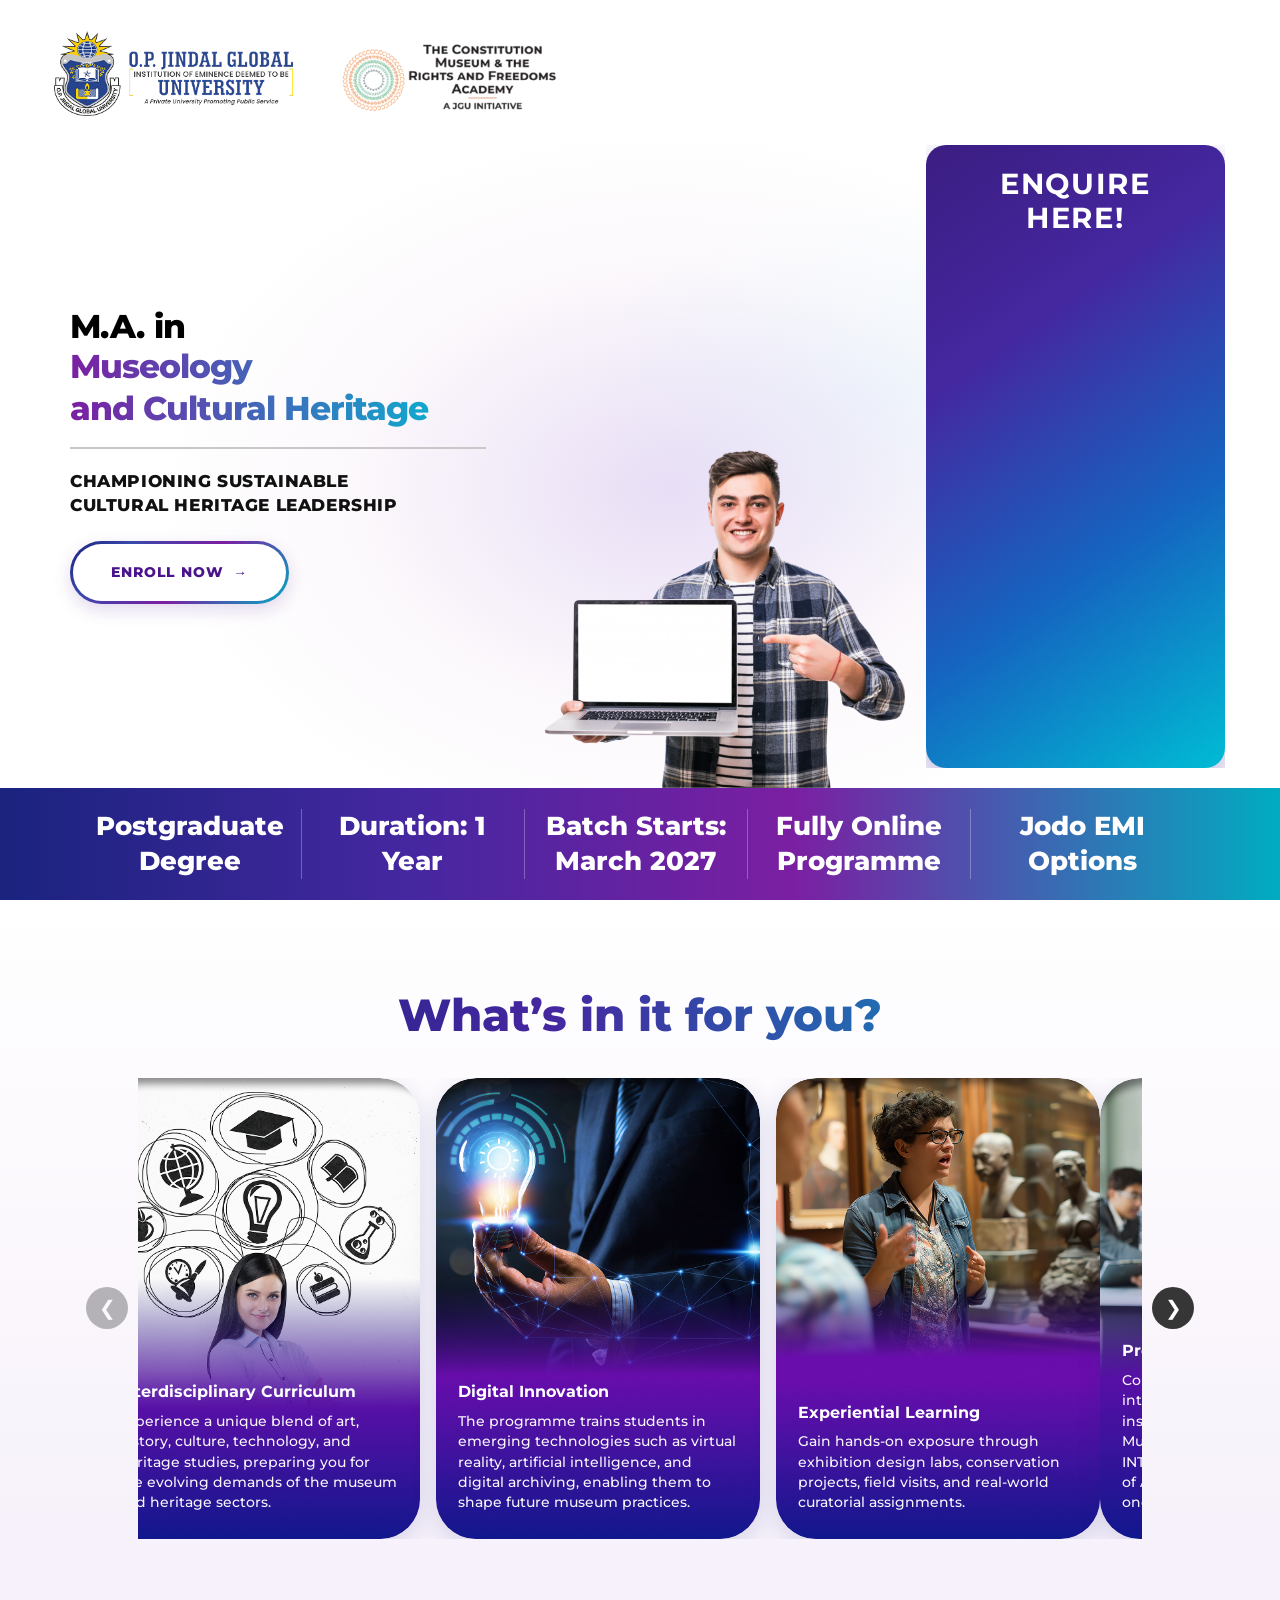
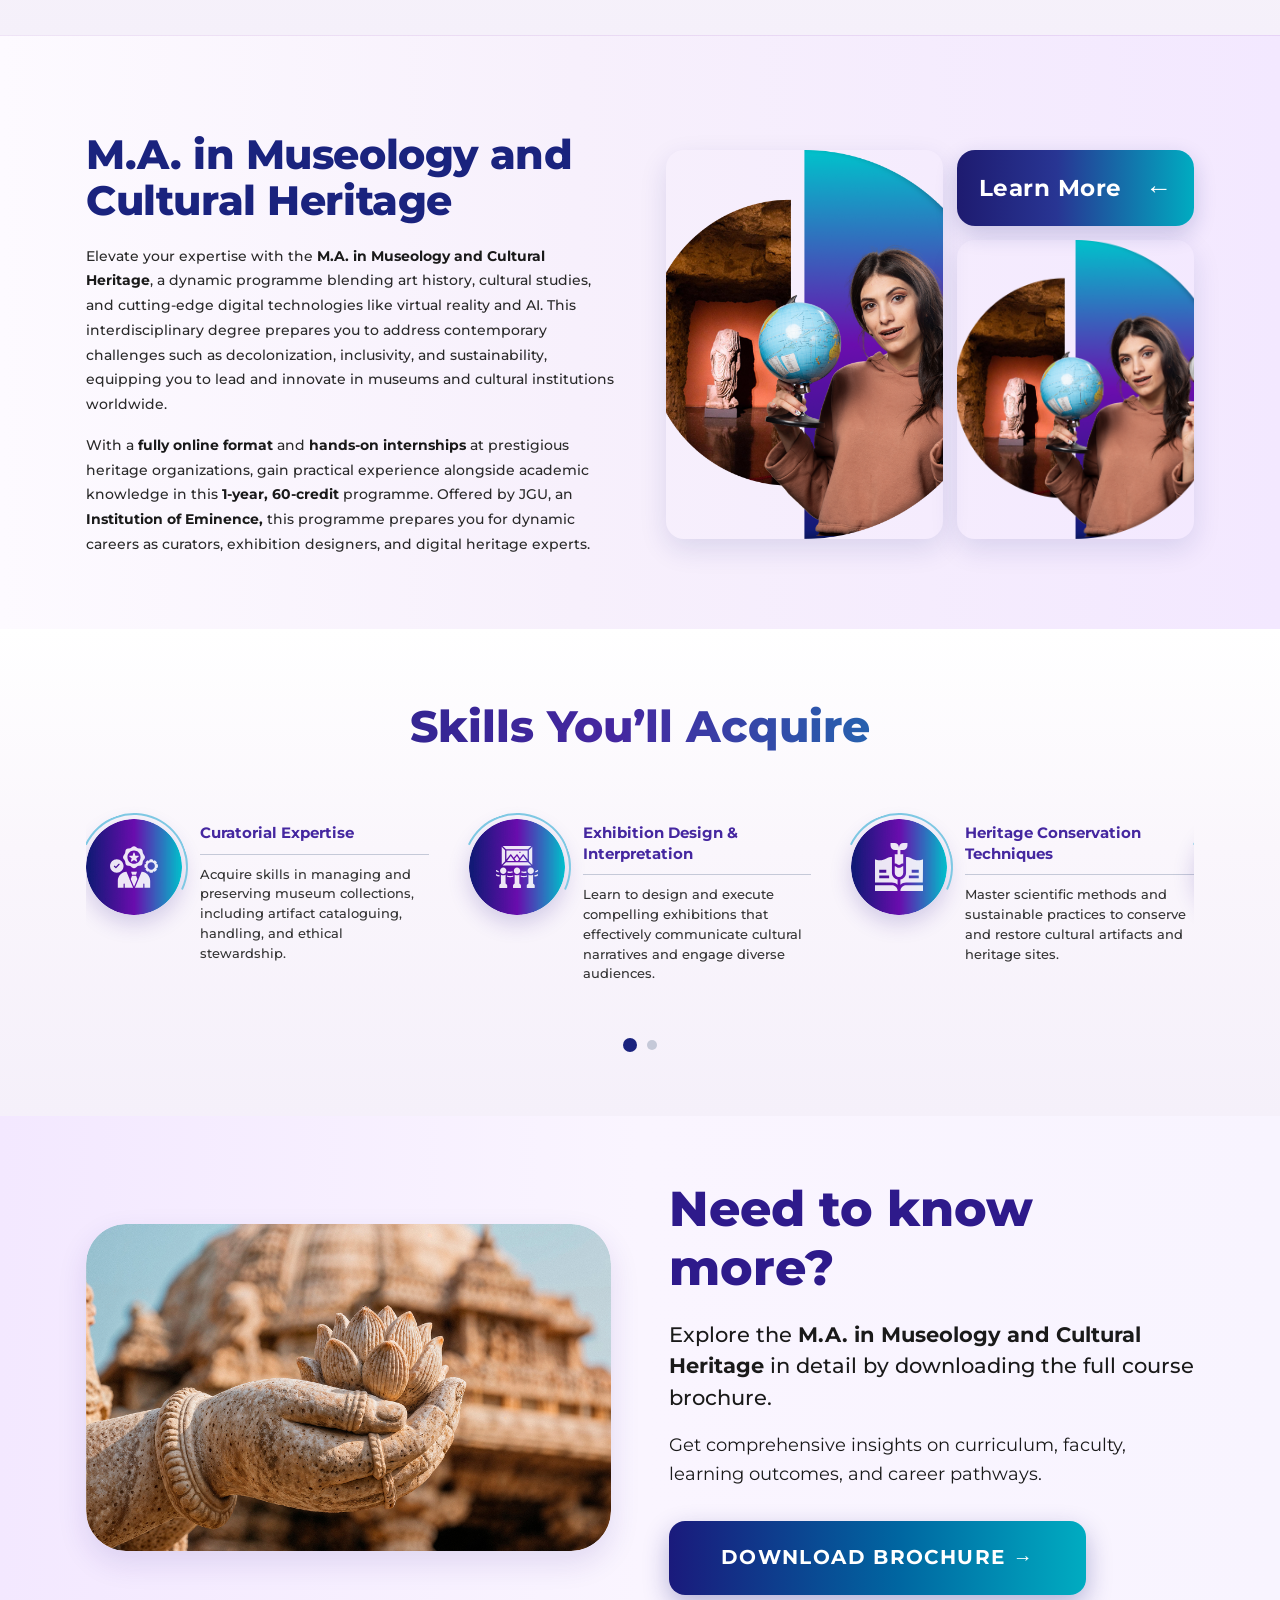
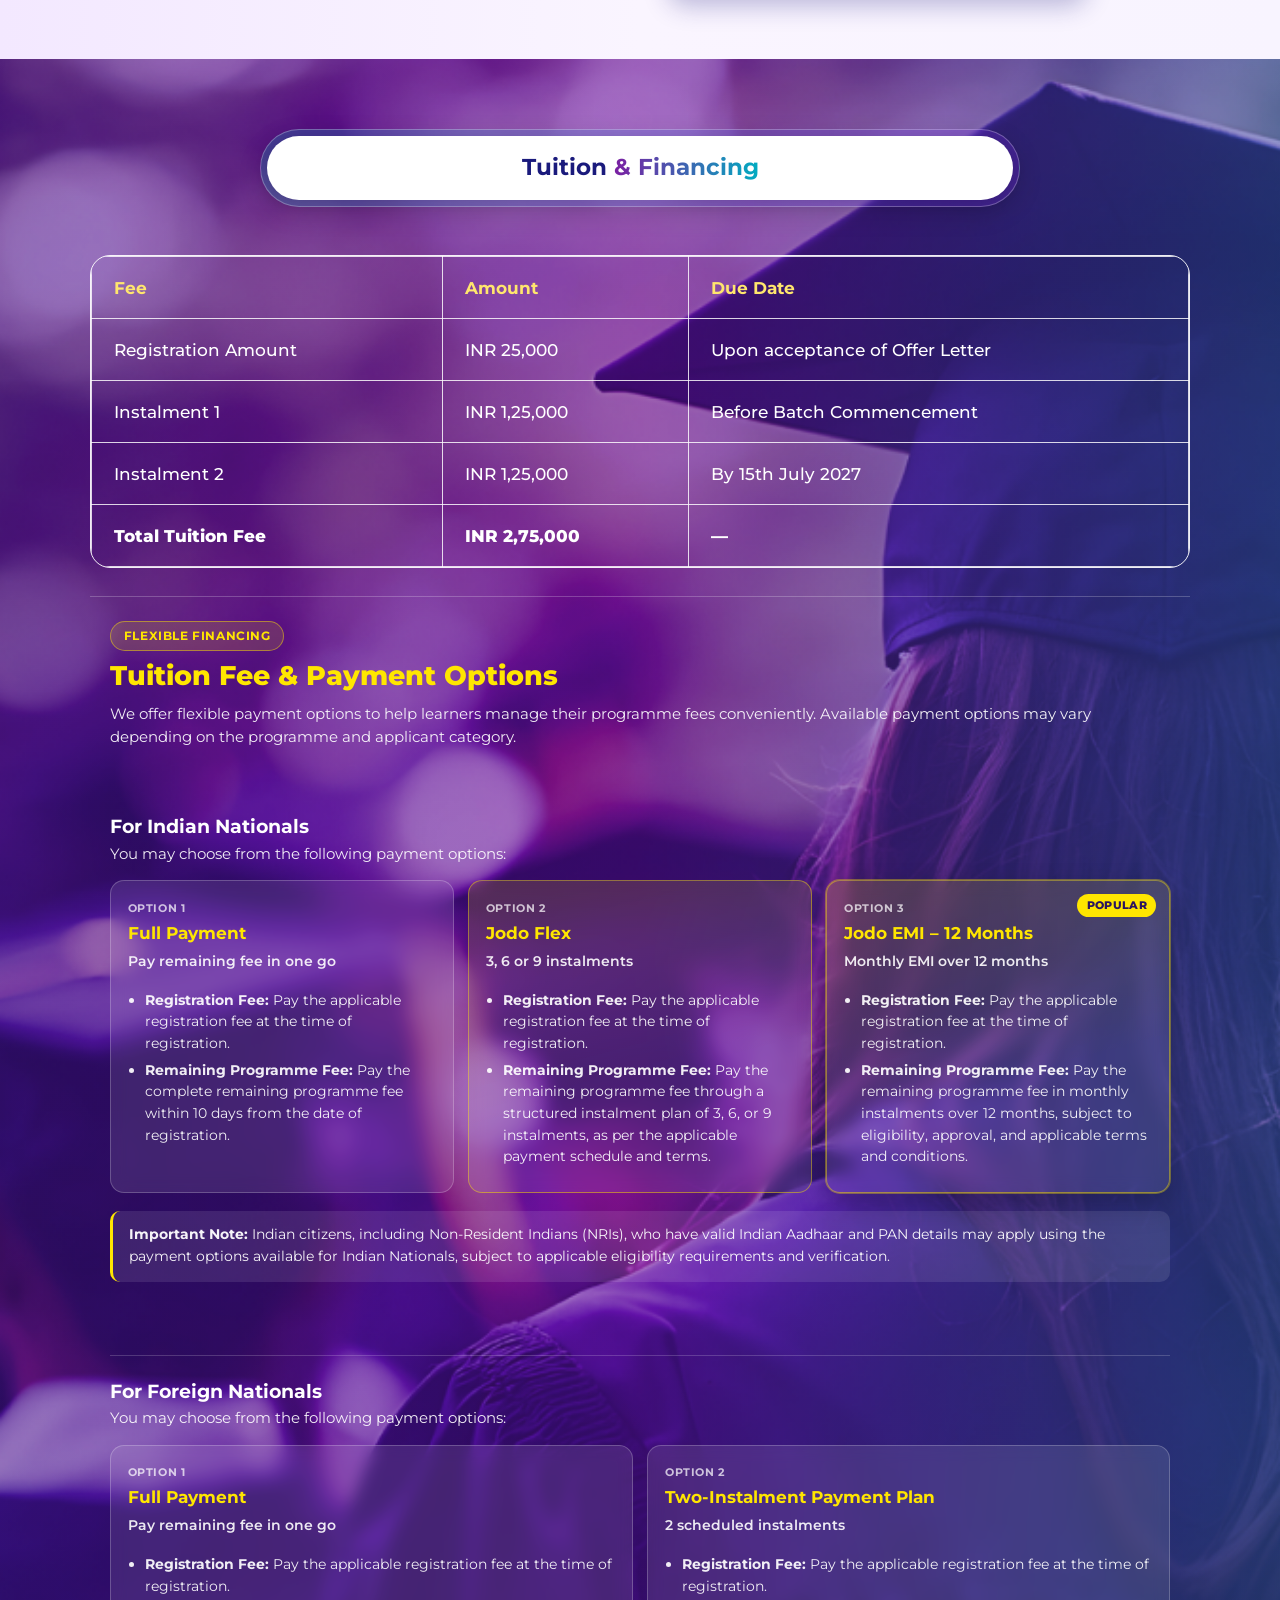
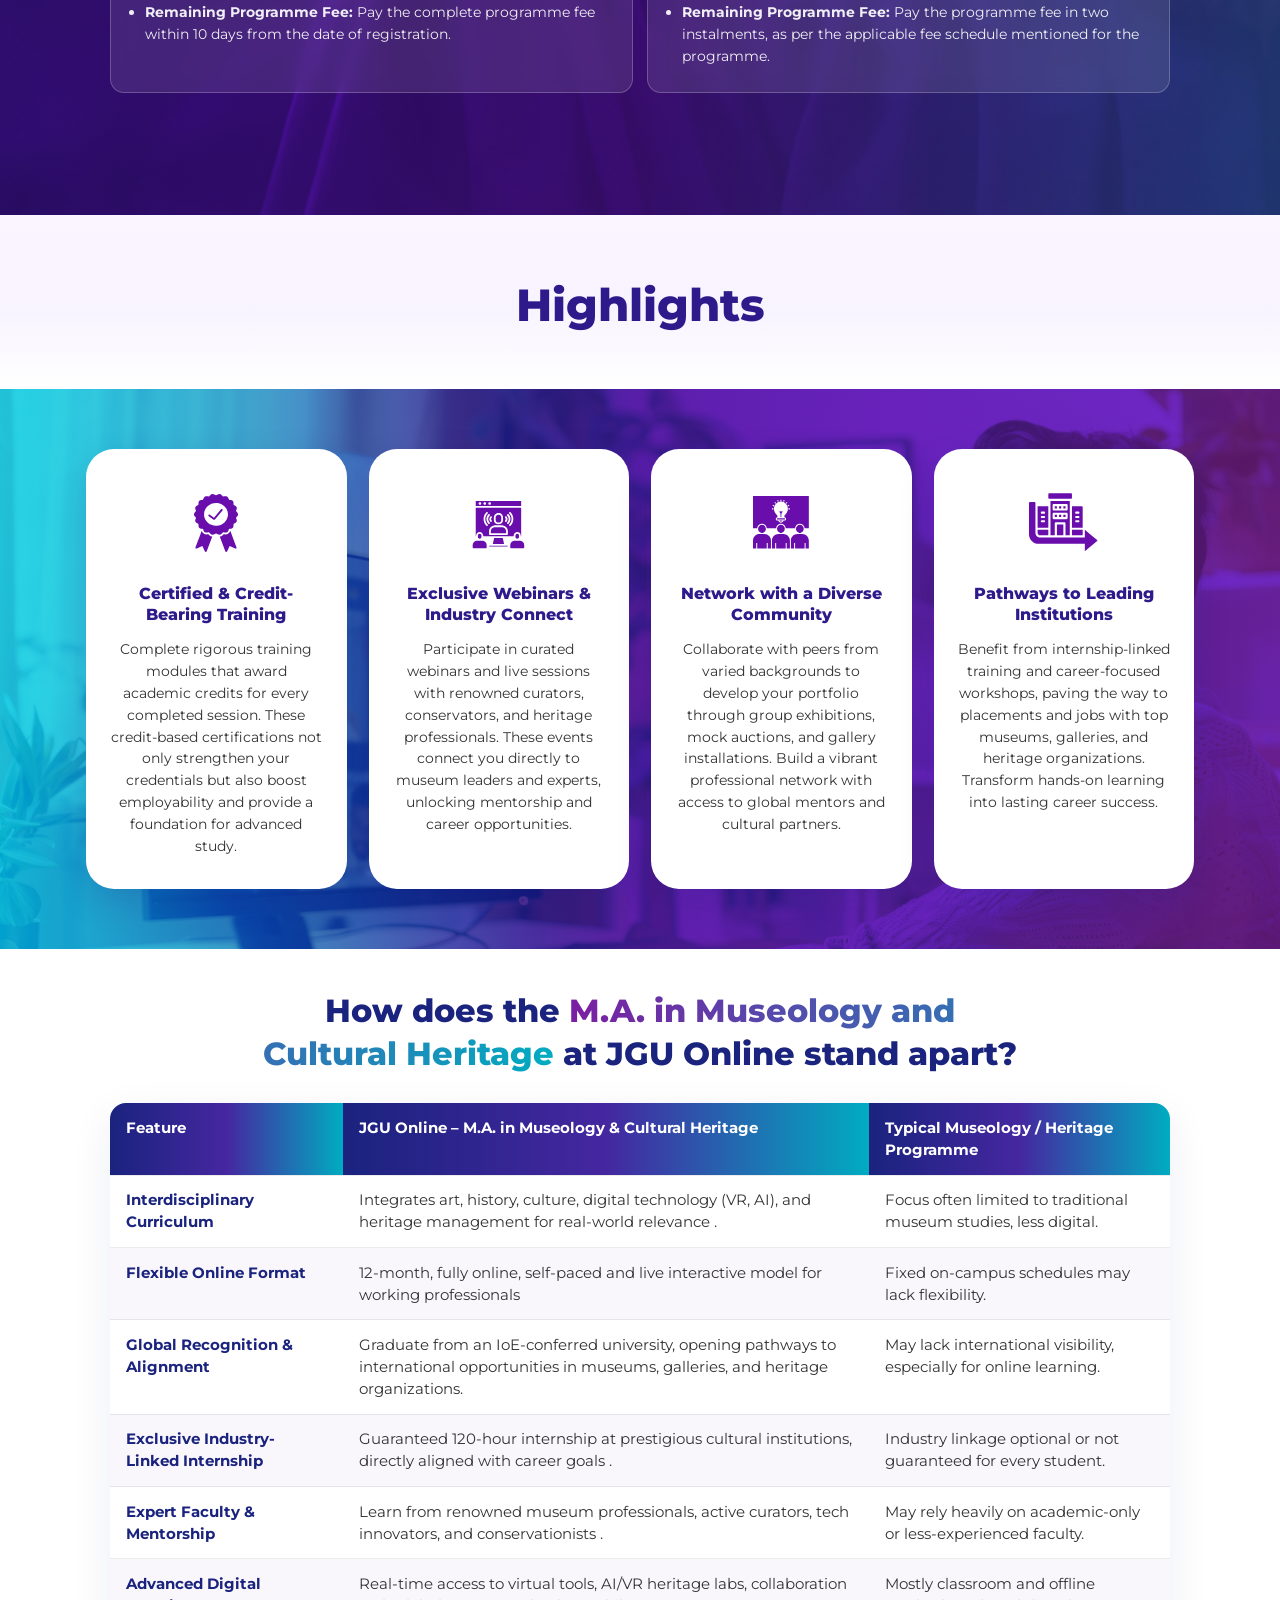
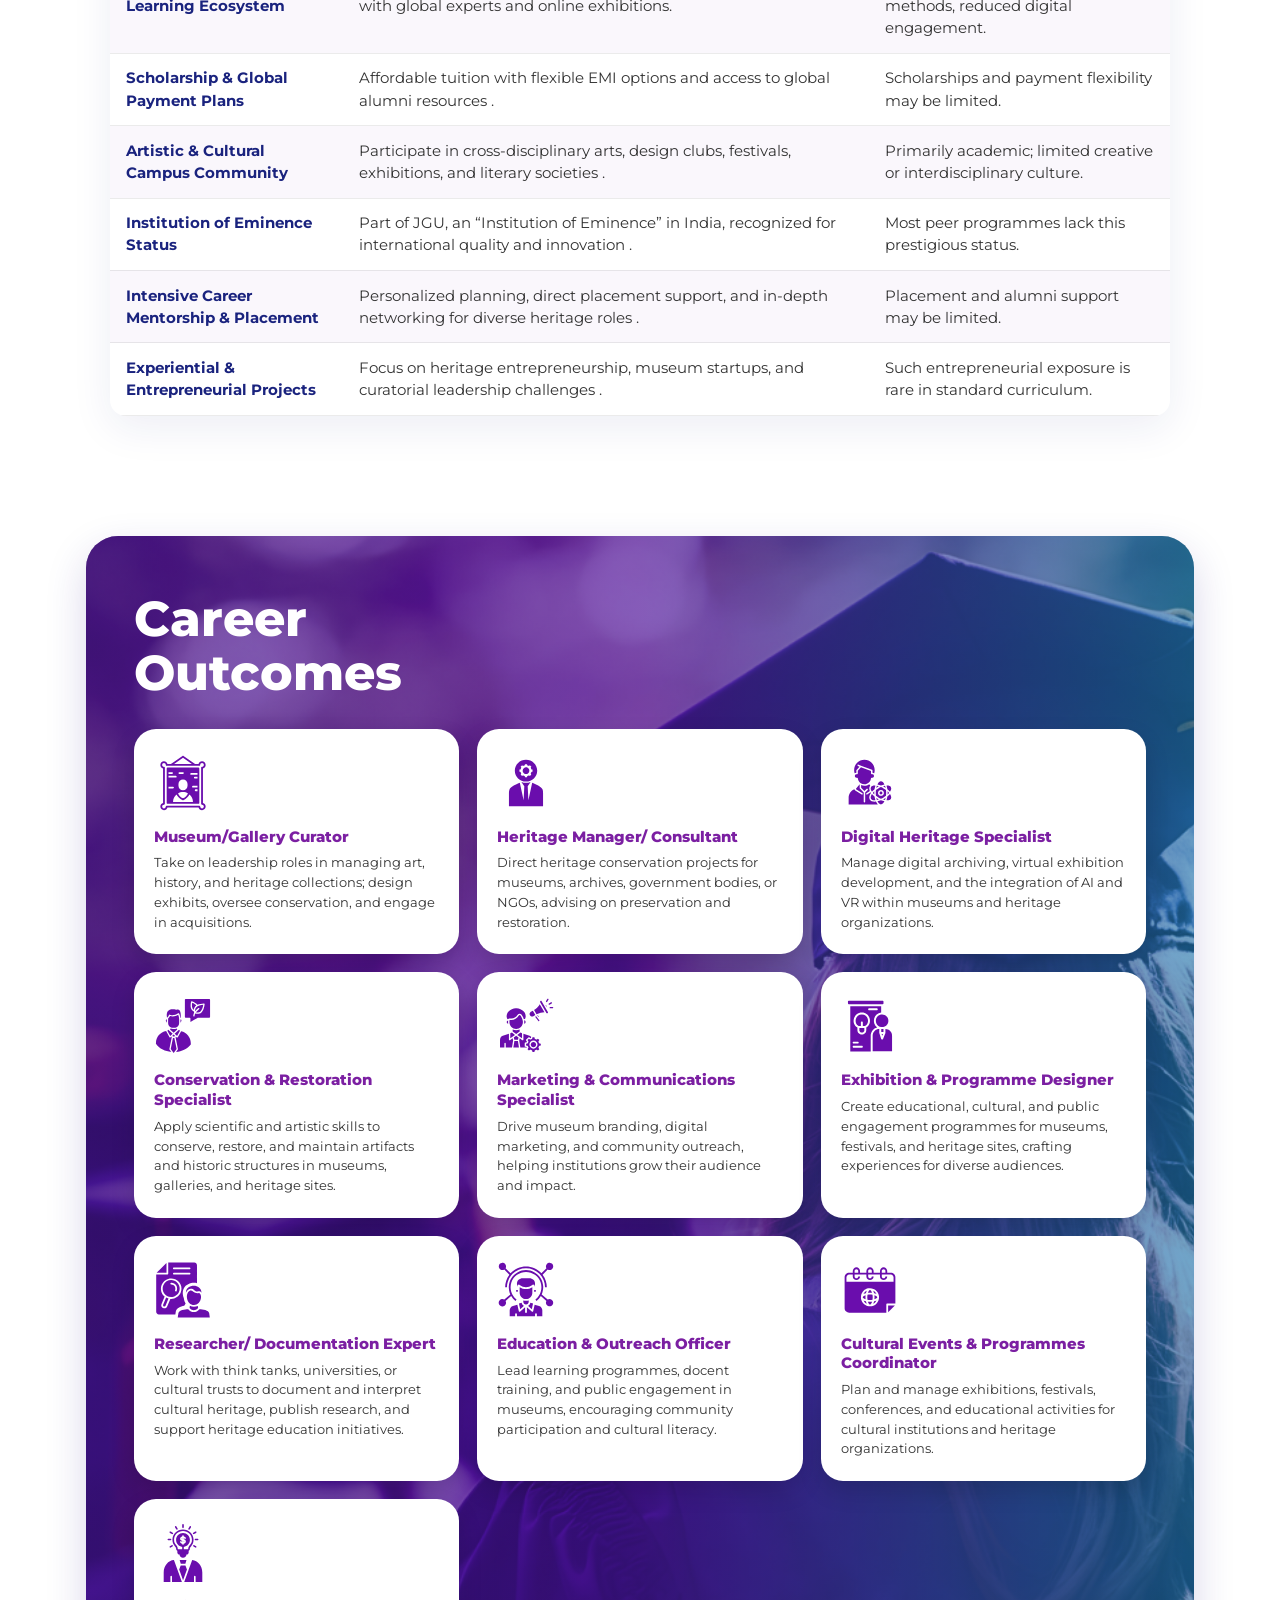
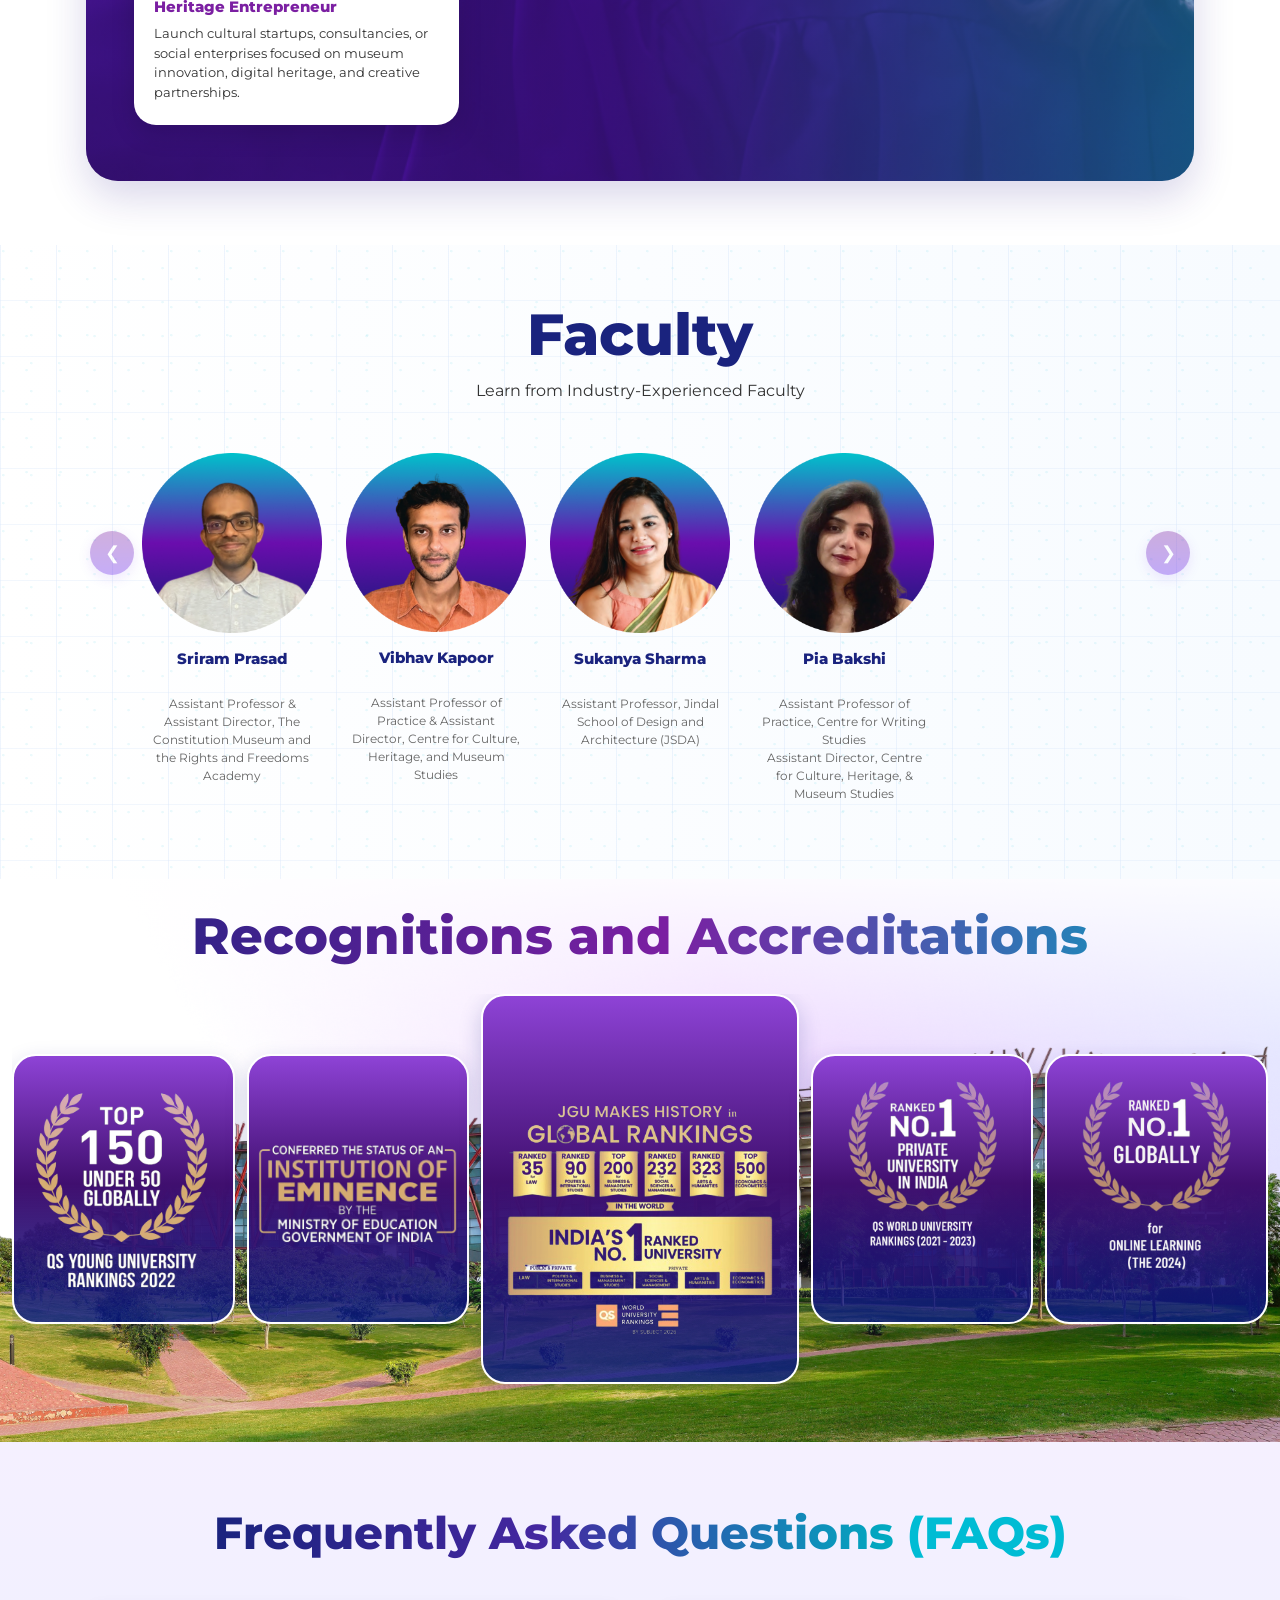
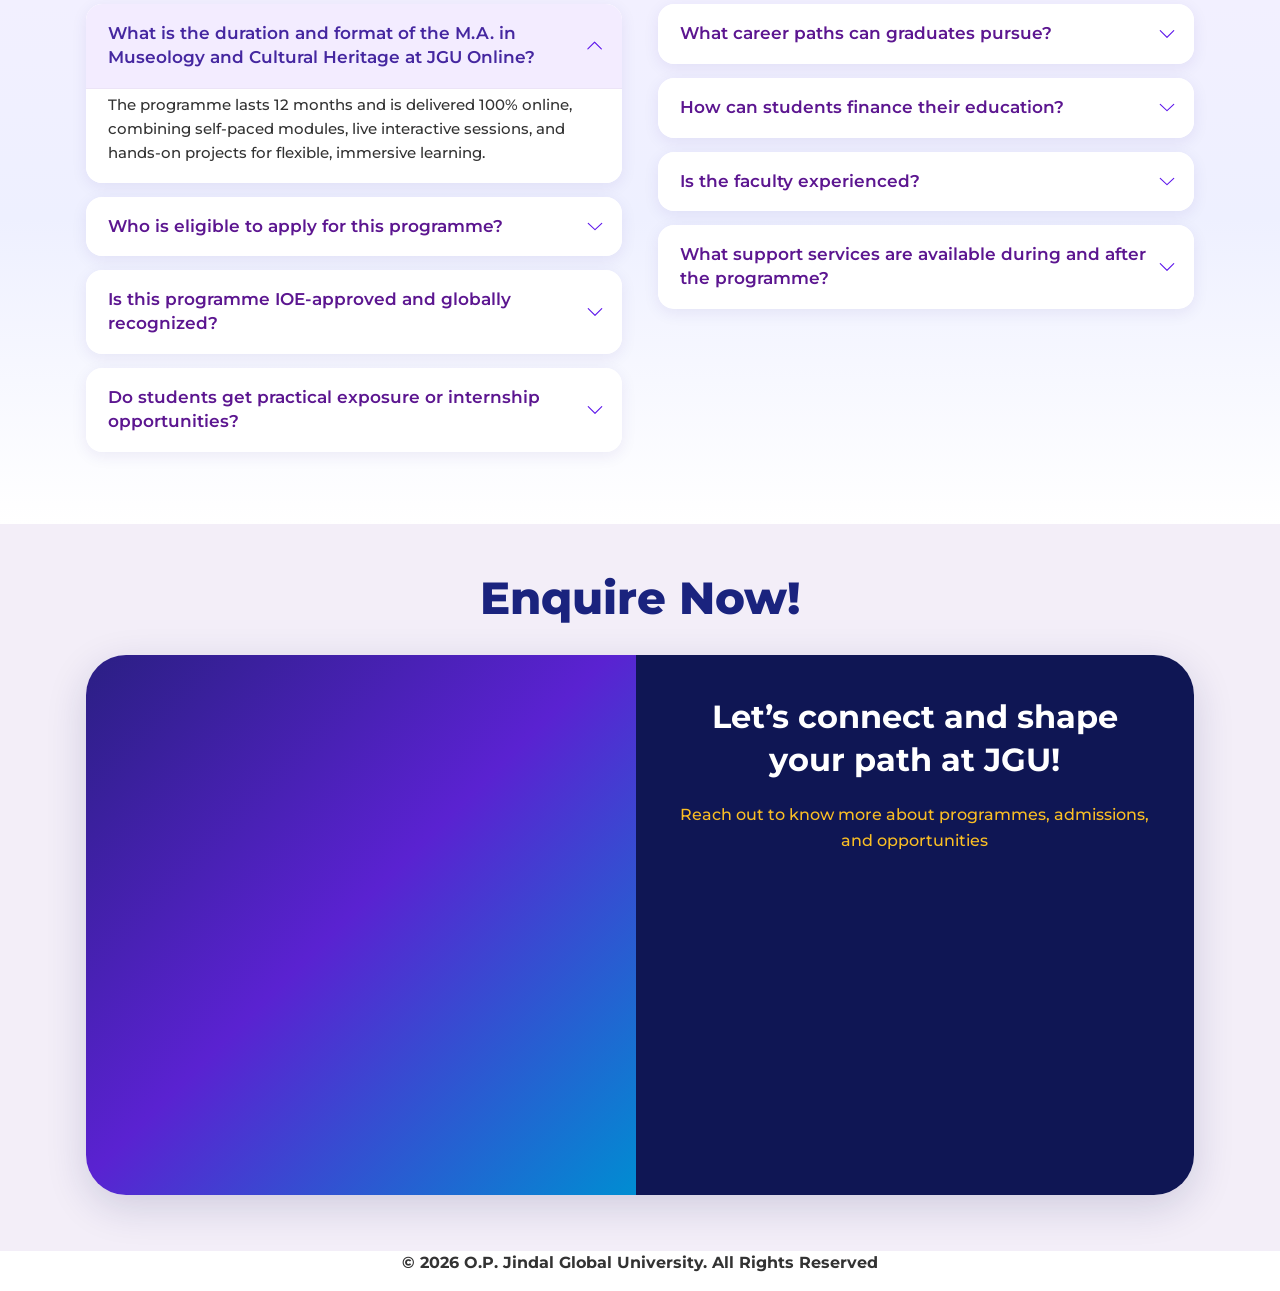
==== commit f5aa68cd: "Enlarge hero info-bar type for 100% desktop and mobile. Raise hybrid clamps and mobile sizes so info" ====
--- a/index.html
+++ b/index.html
@@ -33,7 +33,7 @@
     <title>M.A. in Museology - O.P. Jindal Global University</title>
   <link rel="shortcut icon" type="image/x-icon" href="https://jguonline.edu.in/public/frontend/assets/img/favicon.ico">
     <link rel="stylesheet" href="https://cdn.jsdelivr.net/npm/bootstrap@4.6.2/dist/css/bootstrap.min.css">
-    <link rel="stylesheet" href="css/style.css">
+    <link rel="stylesheet" href="css/style.css?v=infobar-lg">
 
     <!-- Critical: hero layout; enquiry form scrolls inside card only -->
     <style>
@@ -353,7 +353,8 @@
         }
 
         .hero-section .hero-info-item {
-          font-size: clamp(1rem, 2.6vh, 1.45rem) !important;
+          font-size: clamp(1.2rem, min(3.1vh, 0.75rem + 1.1vw), 1.65rem) !important;
+          font-weight: 800 !important;
         }
 
         .hero-center {
@@ -497,7 +498,8 @@
         }
 
         .hero-section .hero-info-item {
-          font-size: clamp(0.85rem, 0.3rem + 0.7vw, 1.15rem) !important;
+          font-size: clamp(1.15rem, min(3vh, 0.7rem + 1.05vw), 1.5rem) !important;
+          font-weight: 800 !important;
         }
       }
 
@@ -558,7 +560,8 @@
         }
 
         .hero-section .hero-info-item {
-          font-size: clamp(0.82rem, 2.1vh, 1.05rem) !important;
+          font-size: clamp(0.95rem, min(2.5vh, 0.55rem + 0.9vw), 1.2rem) !important;
+          font-weight: 800 !important;
         }
 
         .hero-section .hero-enquiry-card h3 {
--- a/css/style.css
+++ b/css/style.css
@@ -1049,7 +1049,7 @@
 .hero-info-item {
   flex: 1;
   color: #fff;
-  font-size: 1rem;
+  font-size: clamp(1.05rem, 1.35vw, 1.35rem);
   font-weight: 800;
   line-height: 1.35;
   padding: 0 1rem;
@@ -5241,7 +5241,7 @@
 
   .hero-info-item {
     flex: 1 1 50% !important;
-    font-size: clamp(0.7rem, 2.6vw, 0.82rem) !important;
+    font-size: clamp(0.85rem, 3.2vw, 1rem) !important;
     padding: 0.45rem 0.35rem !important;
     line-height: 1.35;
   }
@@ -5486,7 +5486,7 @@
     width: auto !important;
     min-width: 0;
     padding: 0.65rem 0.5rem !important;
-    font-size: clamp(0.72rem, 2.2vw, 0.88rem) !important;
+    font-size: clamp(0.88rem, 3.4vw, 1.05rem) !important;
     line-height: 1.35 !important;
     border-right: 1px solid rgba(255, 255, 255, 0.22) !important;
     border-bottom: 1px solid rgba(255, 255, 255, 0.18) !important;
@@ -5591,7 +5591,7 @@
 
   .hero-info-item {
     padding: 0.55rem 0.4rem !important;
-    font-size: clamp(0.68rem, 3vw, 0.8rem) !important;
+    font-size: clamp(0.85rem, 3.4vw, 1rem) !important;
   }
 
   /* What's in it for you — one card at a time on mobile */
@@ -5683,7 +5683,7 @@
     border-right: 1px solid rgba(255, 255, 255, 0.22) !important;
     border-bottom: 1px solid rgba(255, 255, 255, 0.18) !important;
     padding: 0.55rem 0.4rem !important;
-    font-size: clamp(0.78rem, 3.2vw, 0.9rem) !important;
+    font-size: clamp(0.92rem, 3.6vw, 1.08rem) !important;
   }
 
   .hero-info-item:nth-child(2n) {
@@ -6269,7 +6269,7 @@
     content: attr(data-label) !important;
     color: #ffe66d !important;
     font-weight: 700 !important;
-    font-size: 0.78rem !important;
+    font-size: clamp(0.92rem, 3.6vw, 1.08rem) !important;
     line-height: 1.35 !important;
   }
 
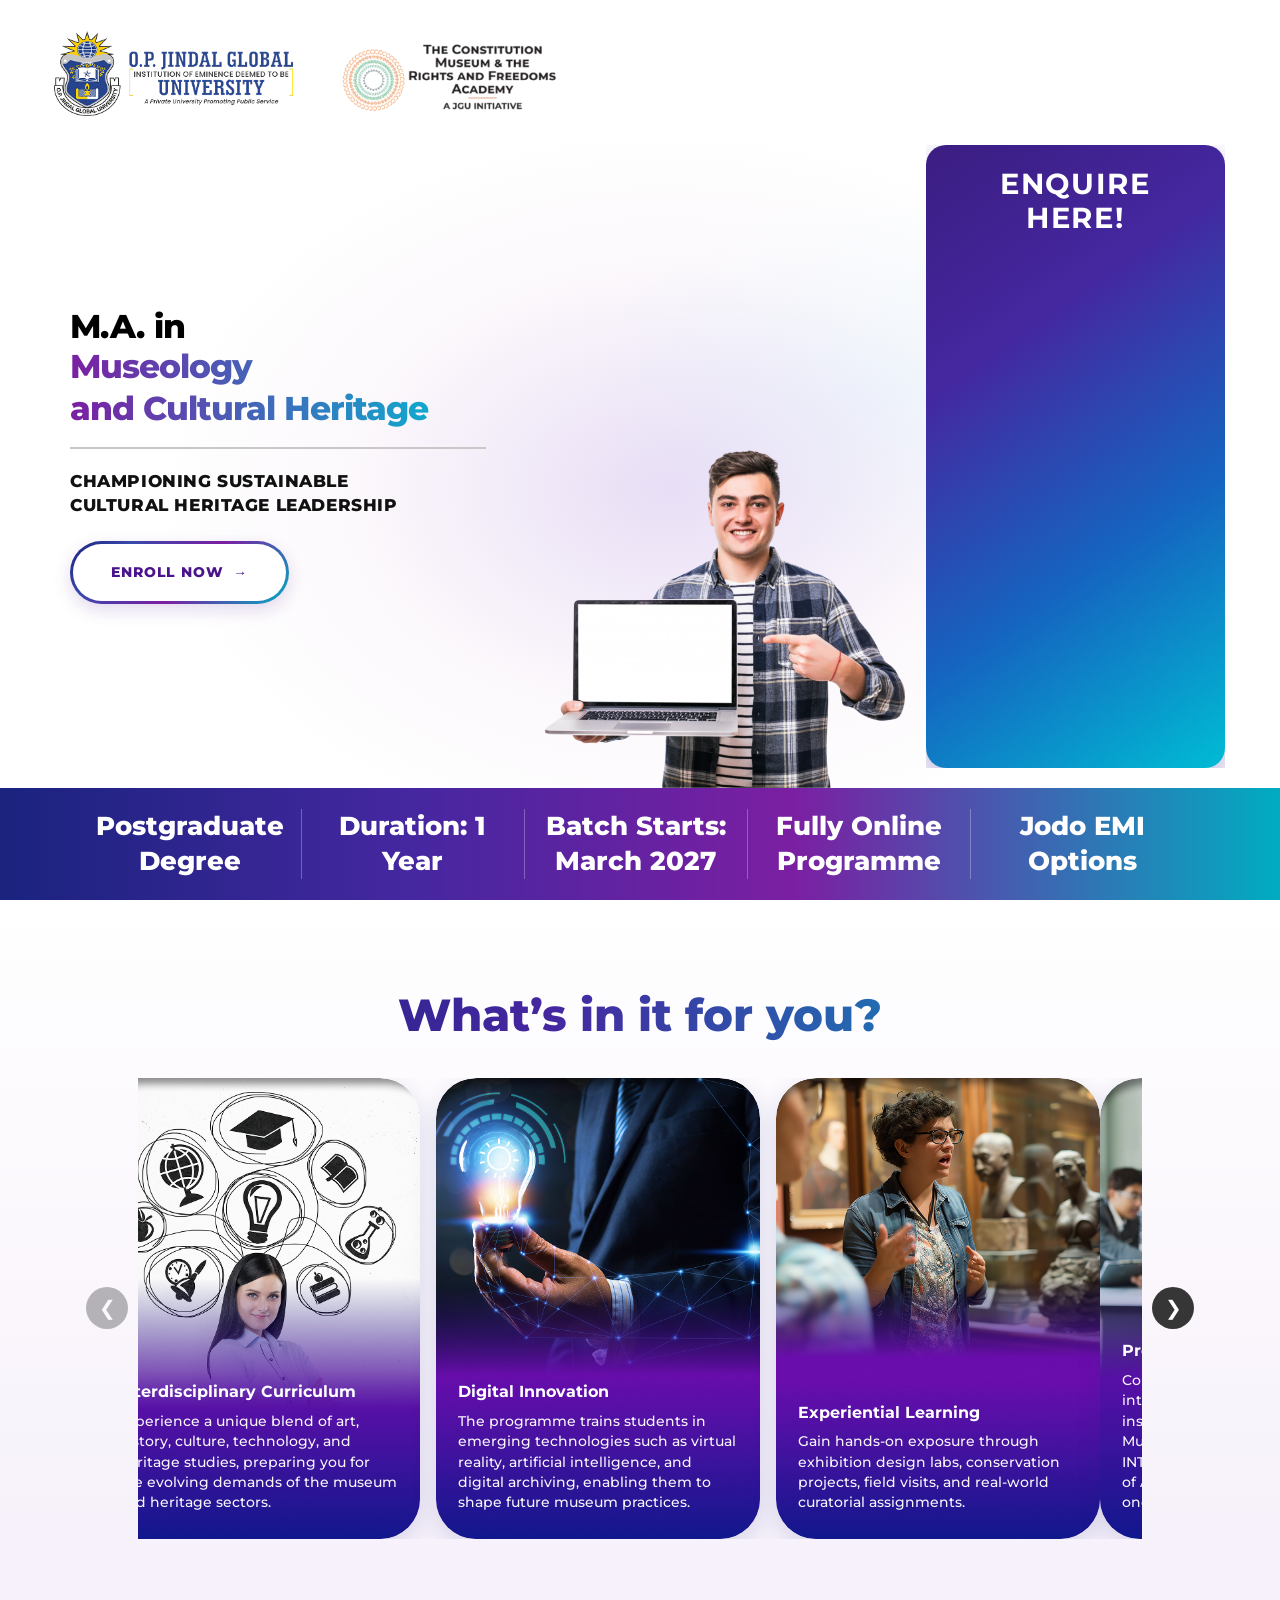
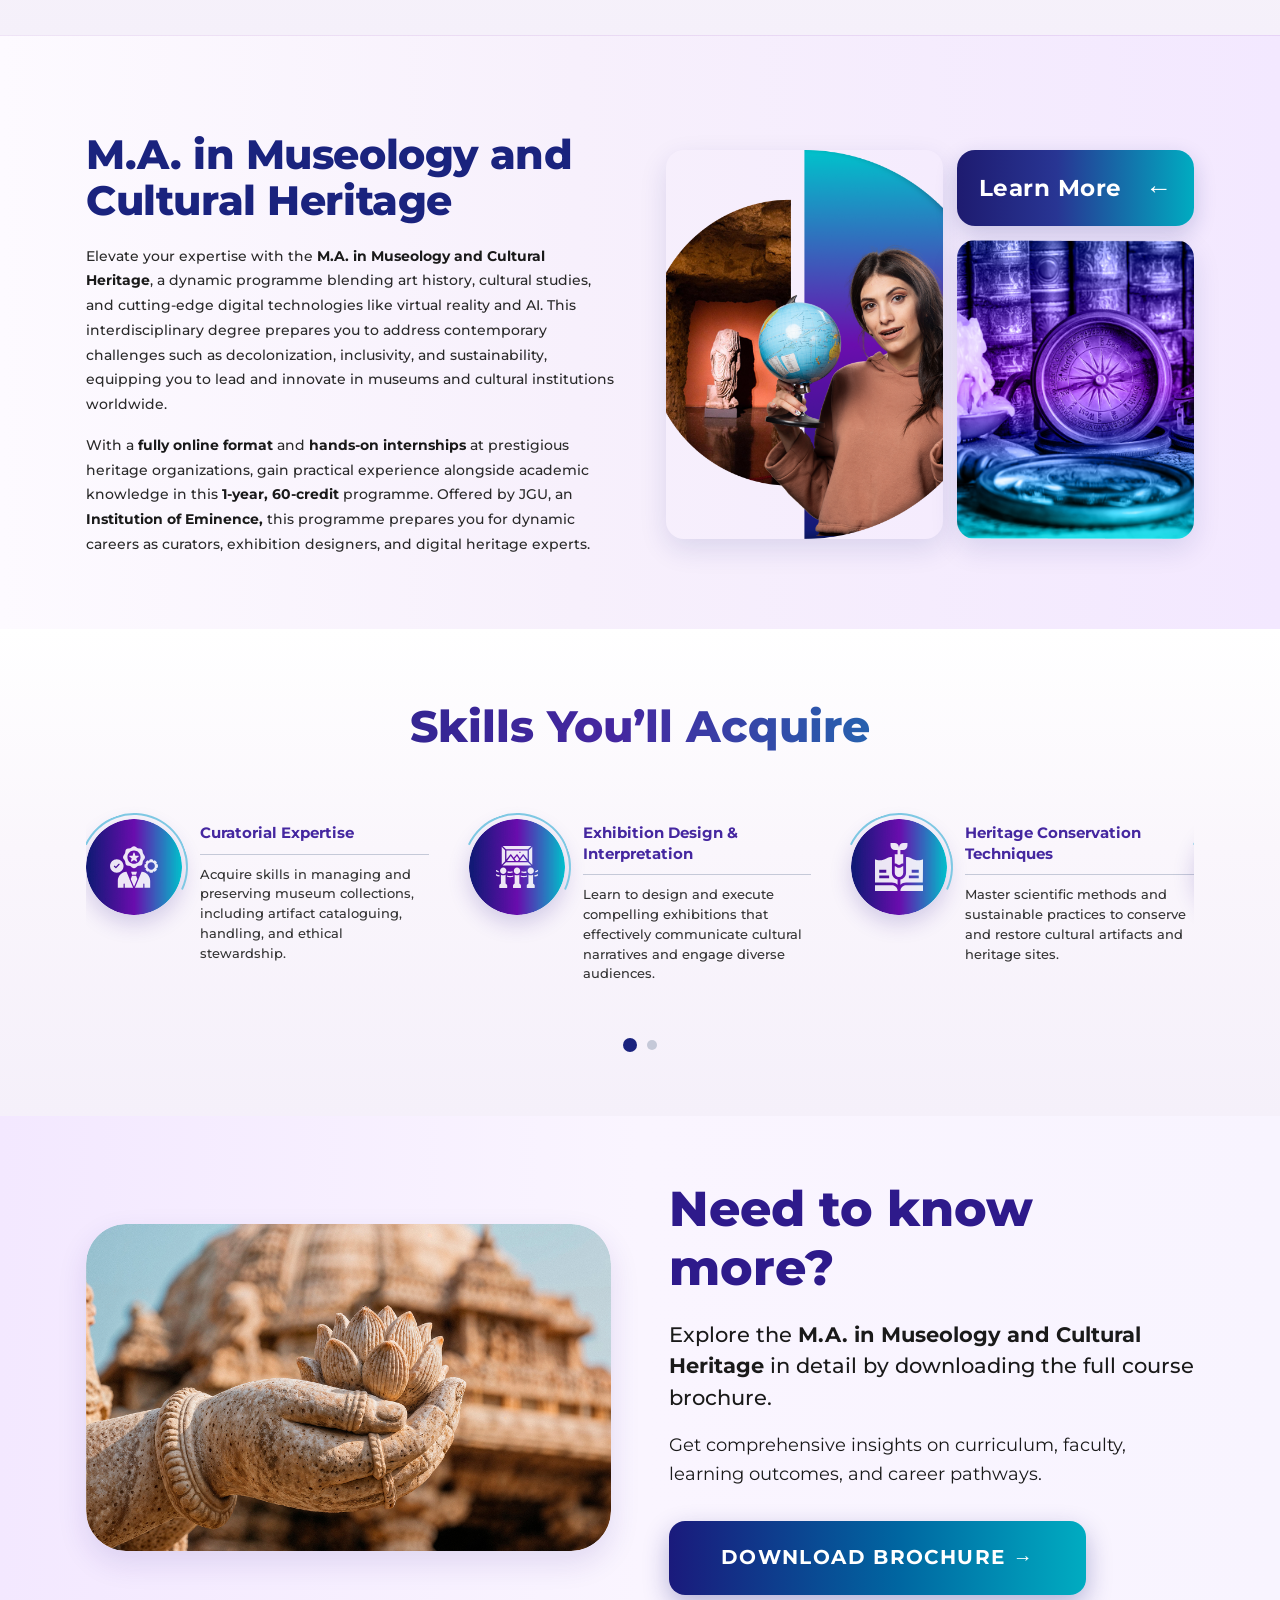
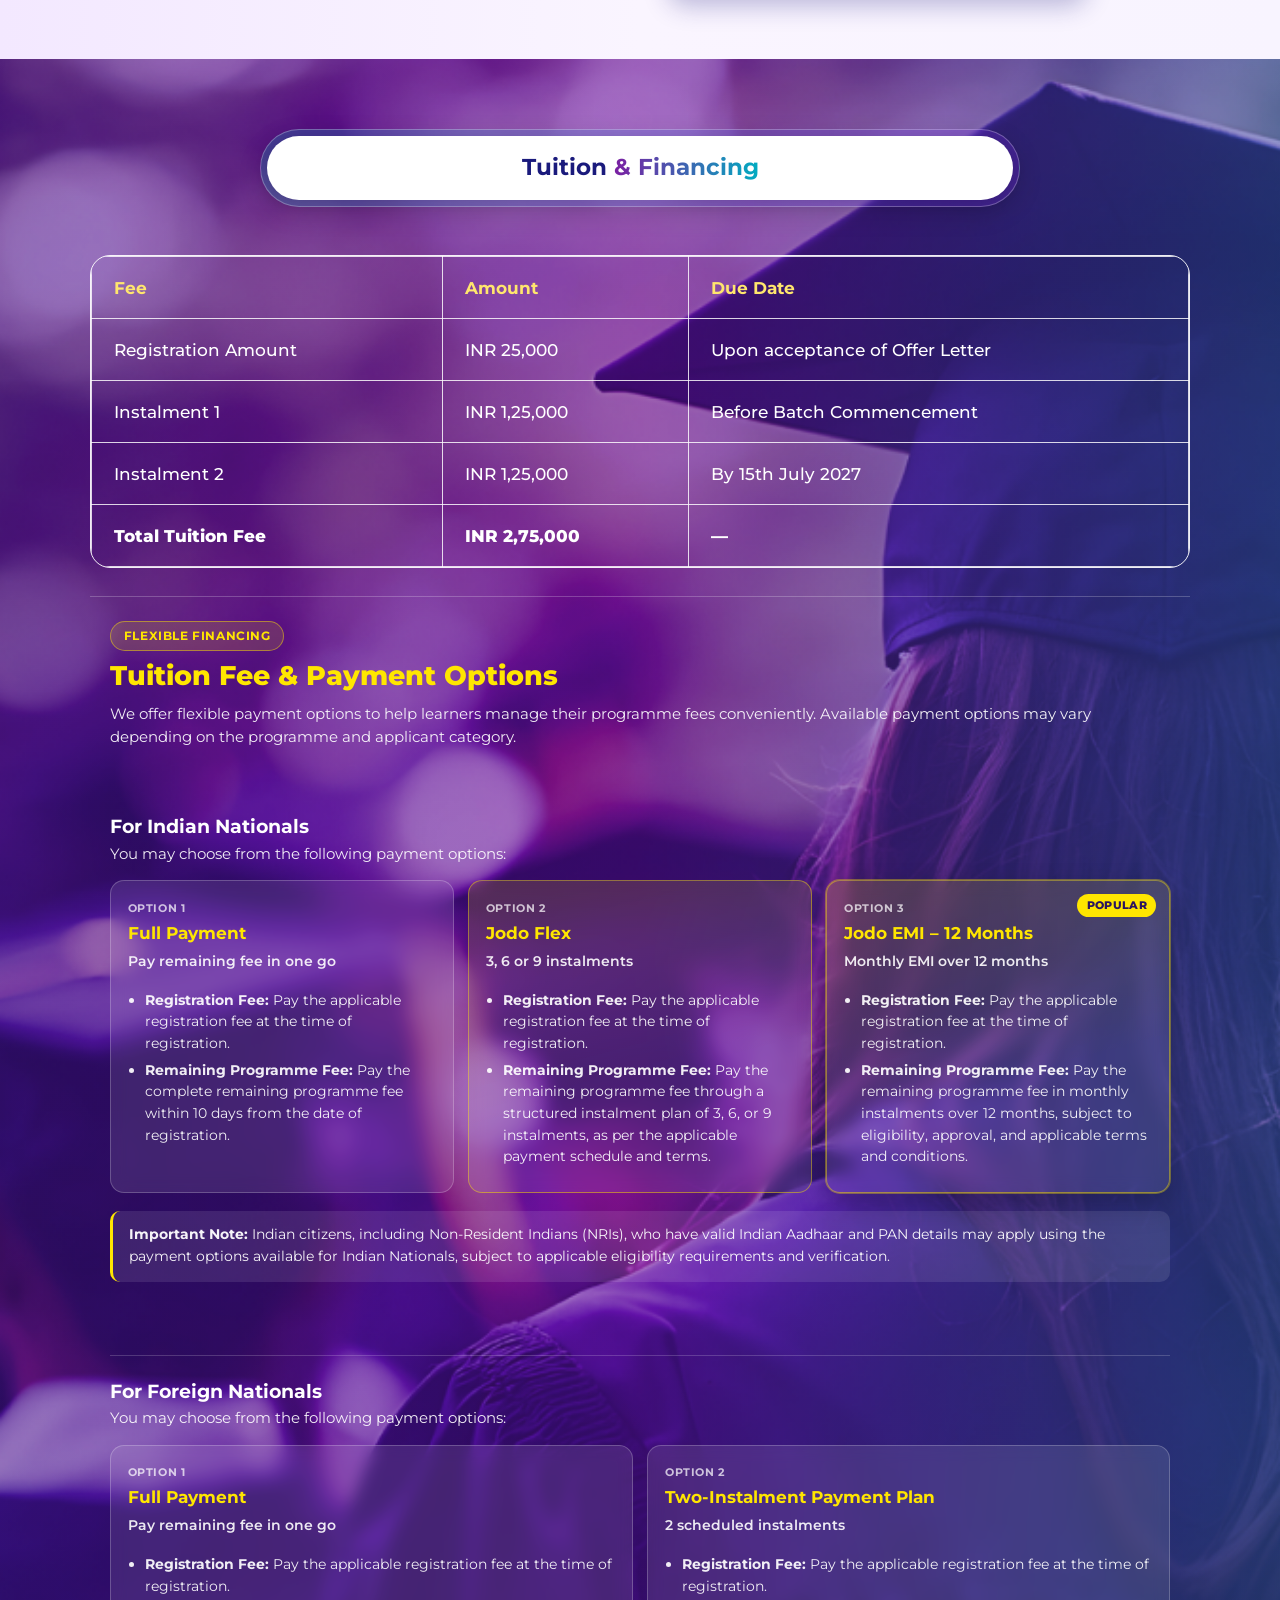
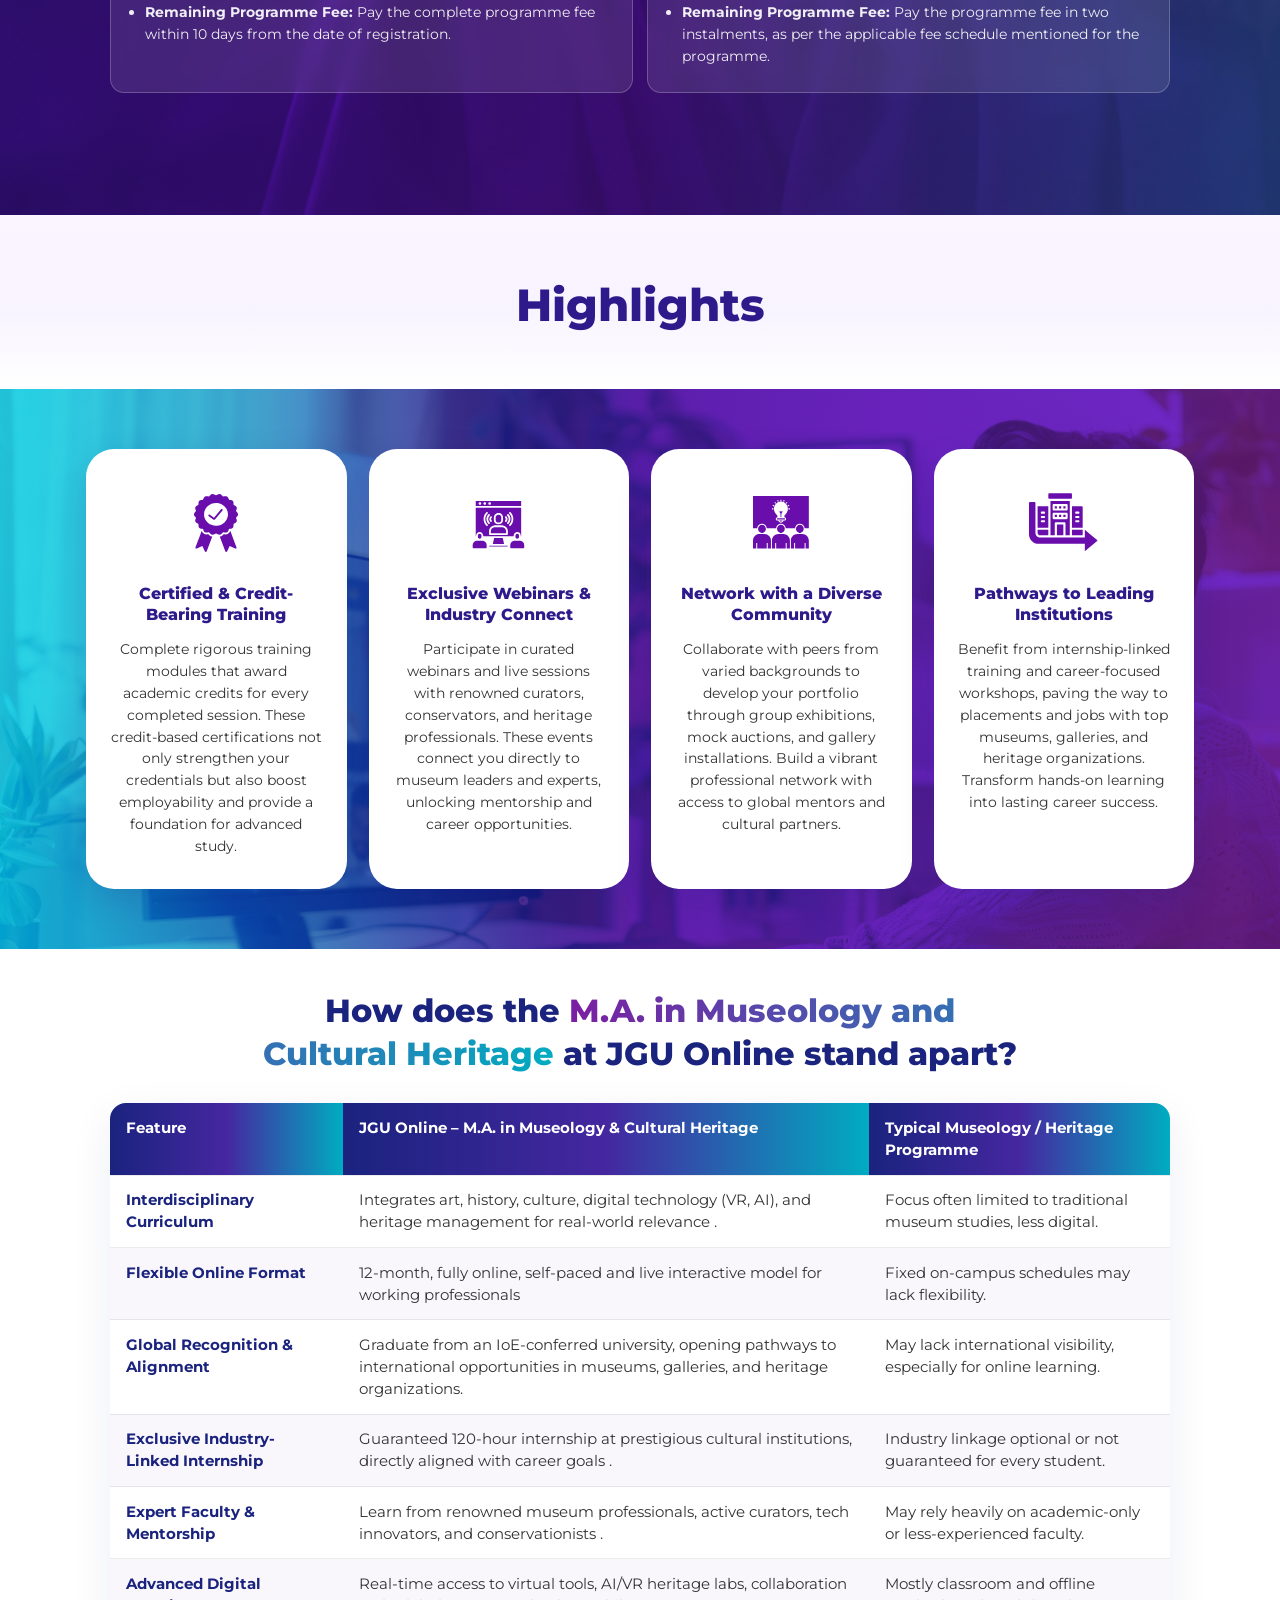
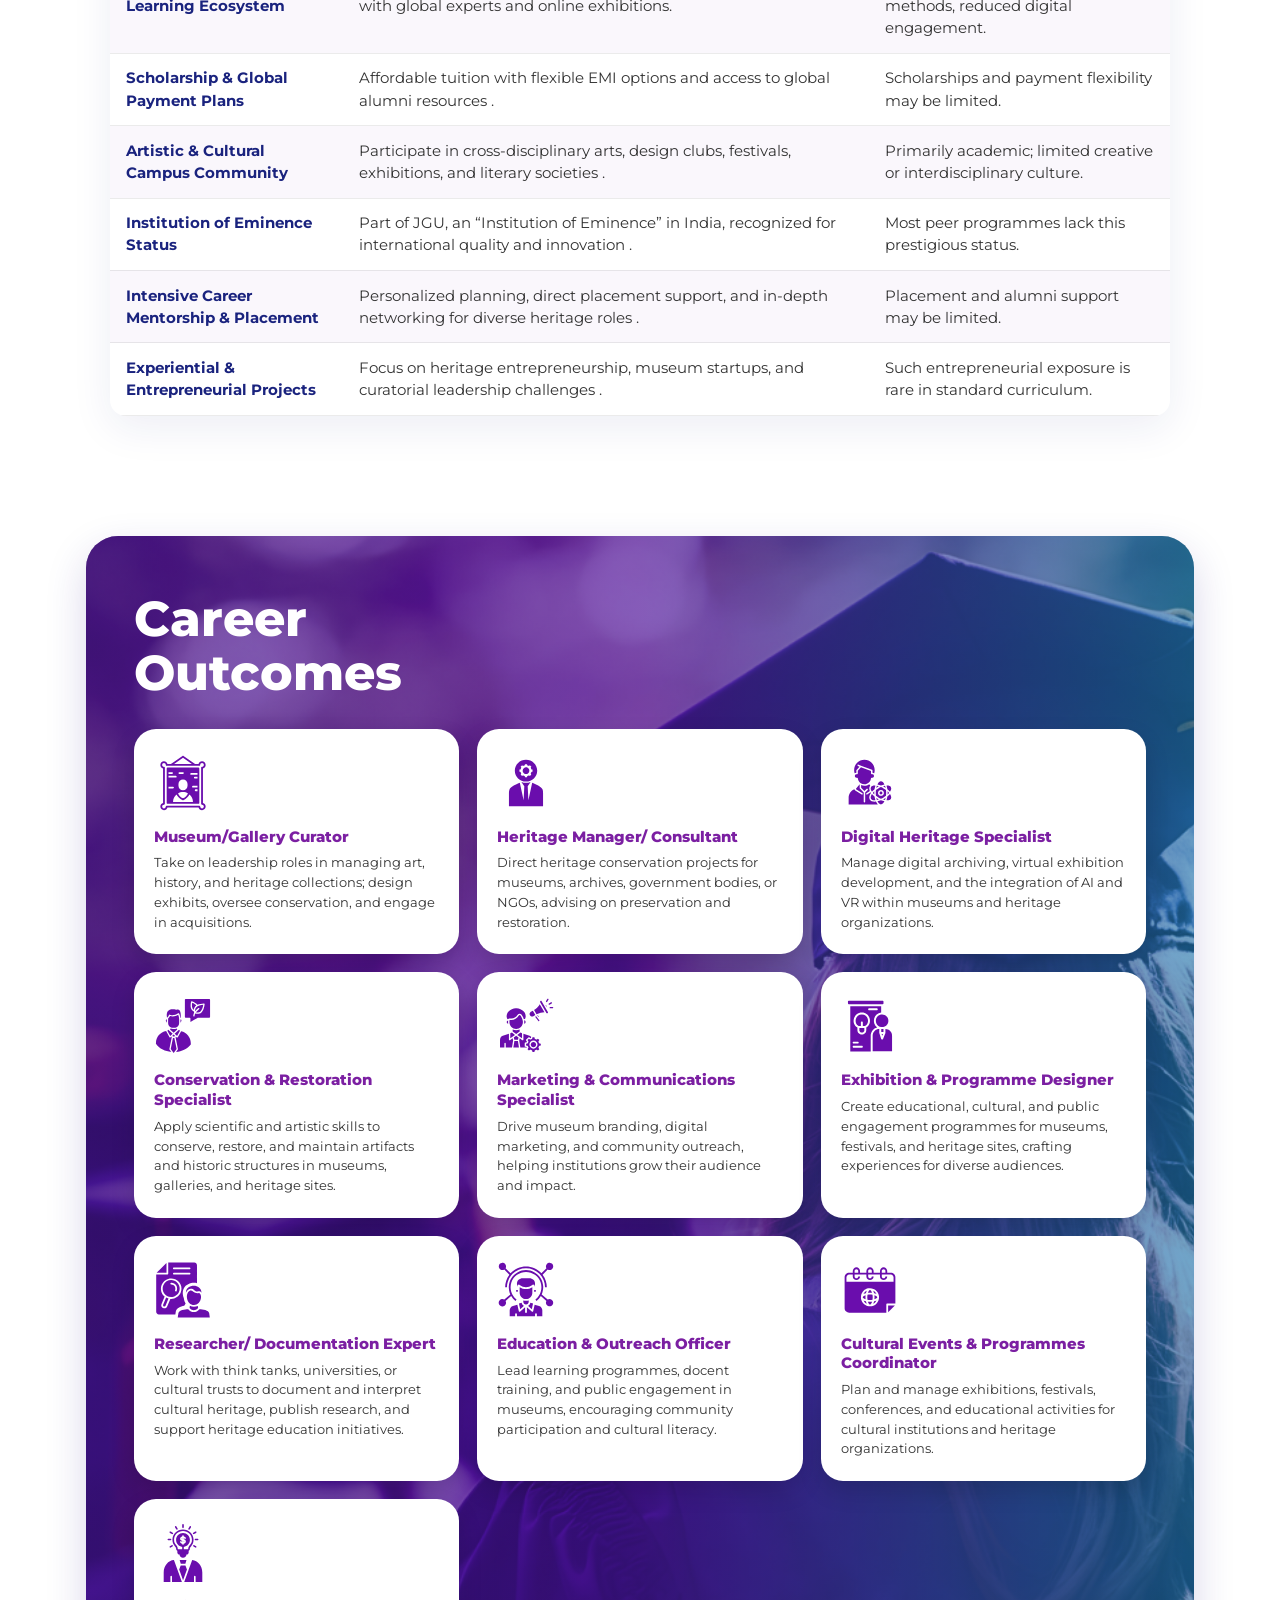
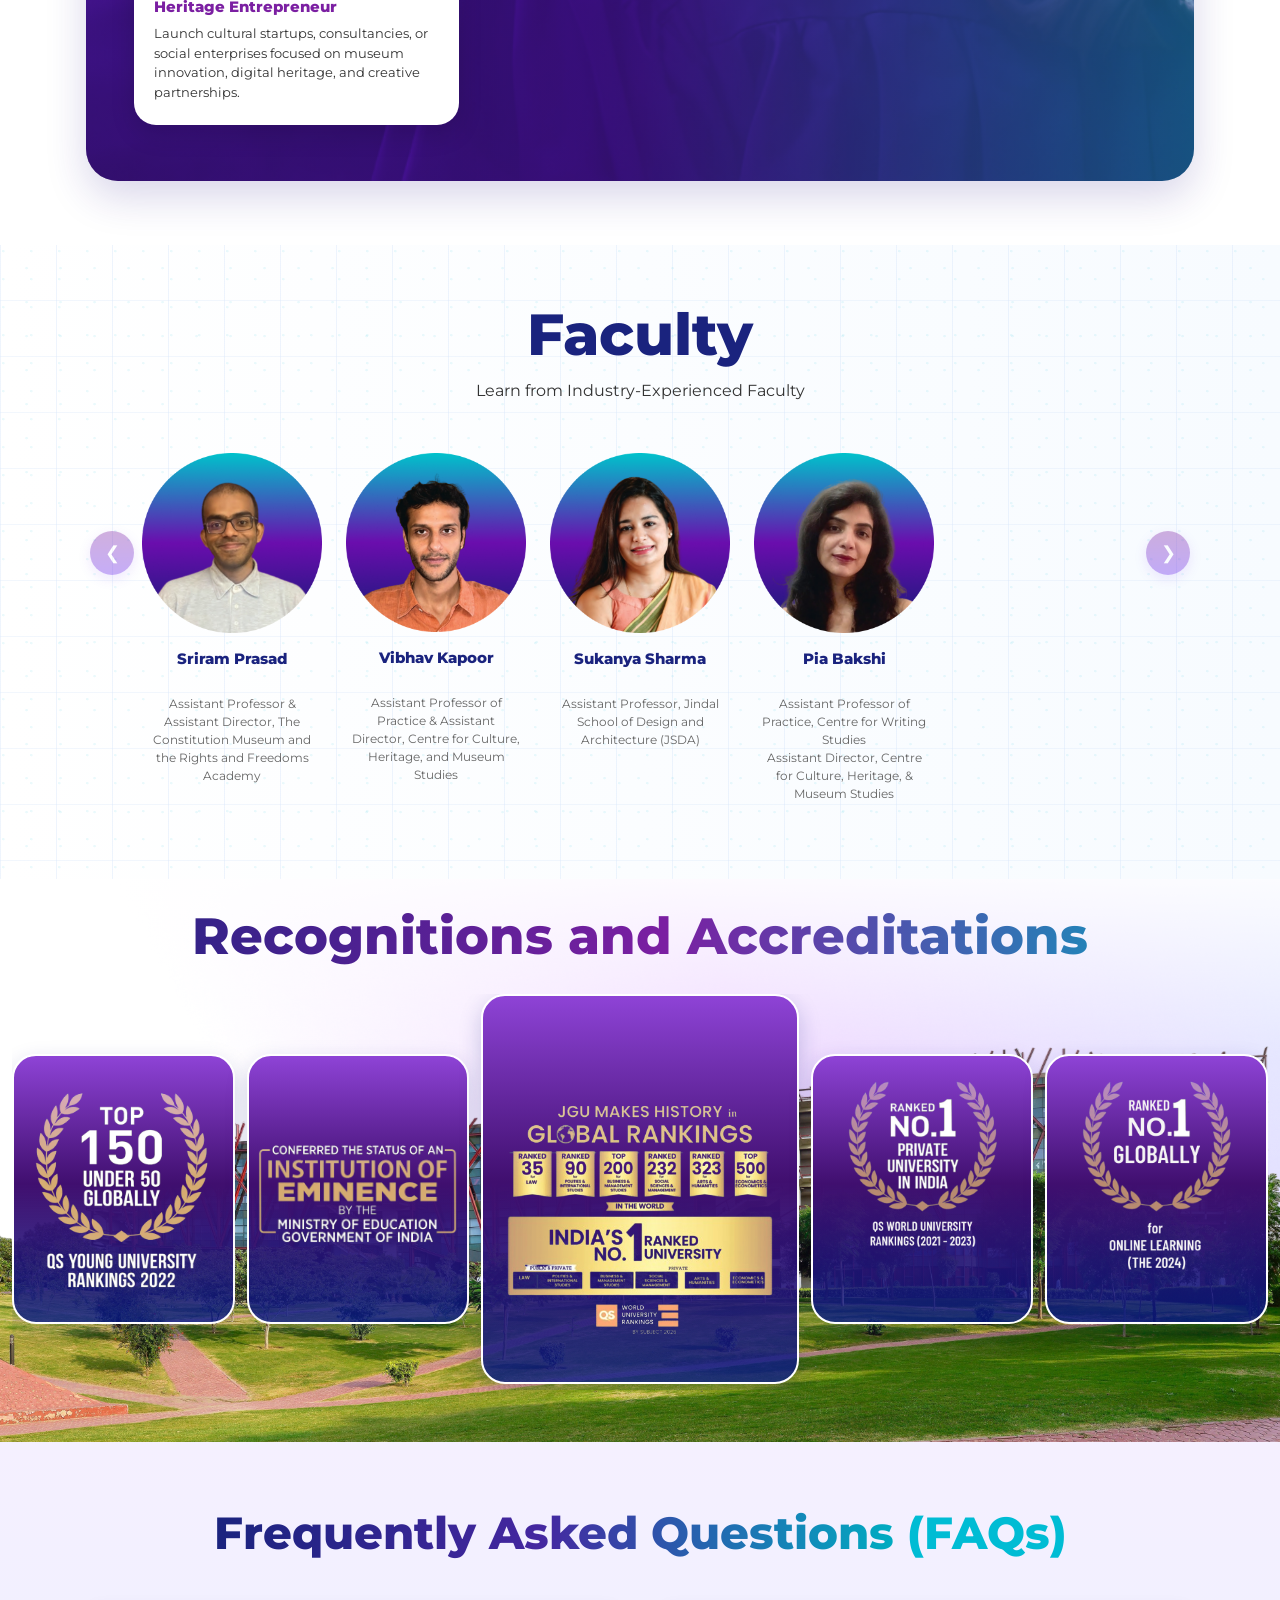
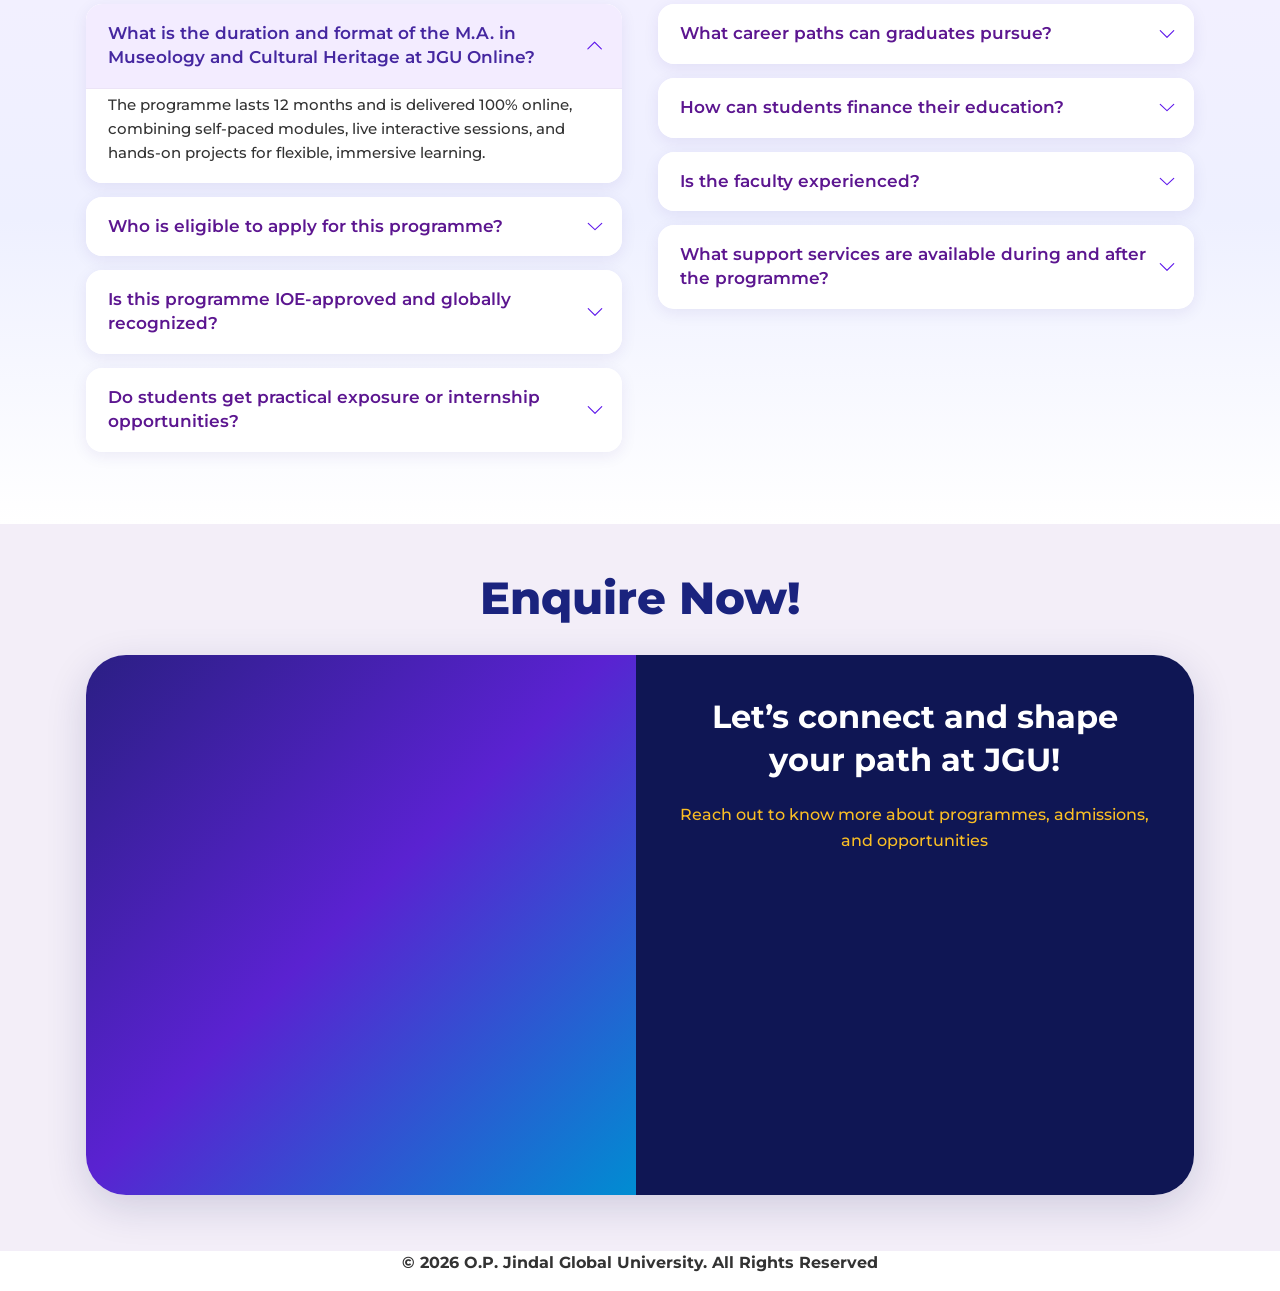
==== commit 5b146a98: "Replace duplicate Museology programme overview image with a distinct heritage visual. Co-authored-by" ====
--- a/index.html
+++ b/index.html
@@ -776,7 +776,7 @@
 
       <div class="programme-overview-media">
         <figure class="programme-overview-campus">
-          <img src="assets/cultural-heritage.png" alt="Museology Student" class="programme-overview-img">
+          <img src="assets/cultural-heritage.png" alt="M.A. in Museology and Cultural Heritage — programme visual" class="programme-overview-img">
         </figure>
         <div class="programme-overview-side">
           <a href="#" class="programme-learn-more-btn npfWidgetButton npfWidget-f2c764c3812b71044805f88bf65c2b5a">
@@ -784,7 +784,7 @@
             <span class="programme-learn-more-arrow" aria-hidden="true">&#8592;</span>
           </a>
           <figure class="programme-overview-finance">
-            <img src="assets/cultural-heritage.png" alt="Globe Image" class="programme-overview-img">
+            <img src="assets/image copy 2.png" alt="Heritage research artefacts — compass, books and archival tools" class="programme-overview-img">
           </figure>
         </div>
       </div>
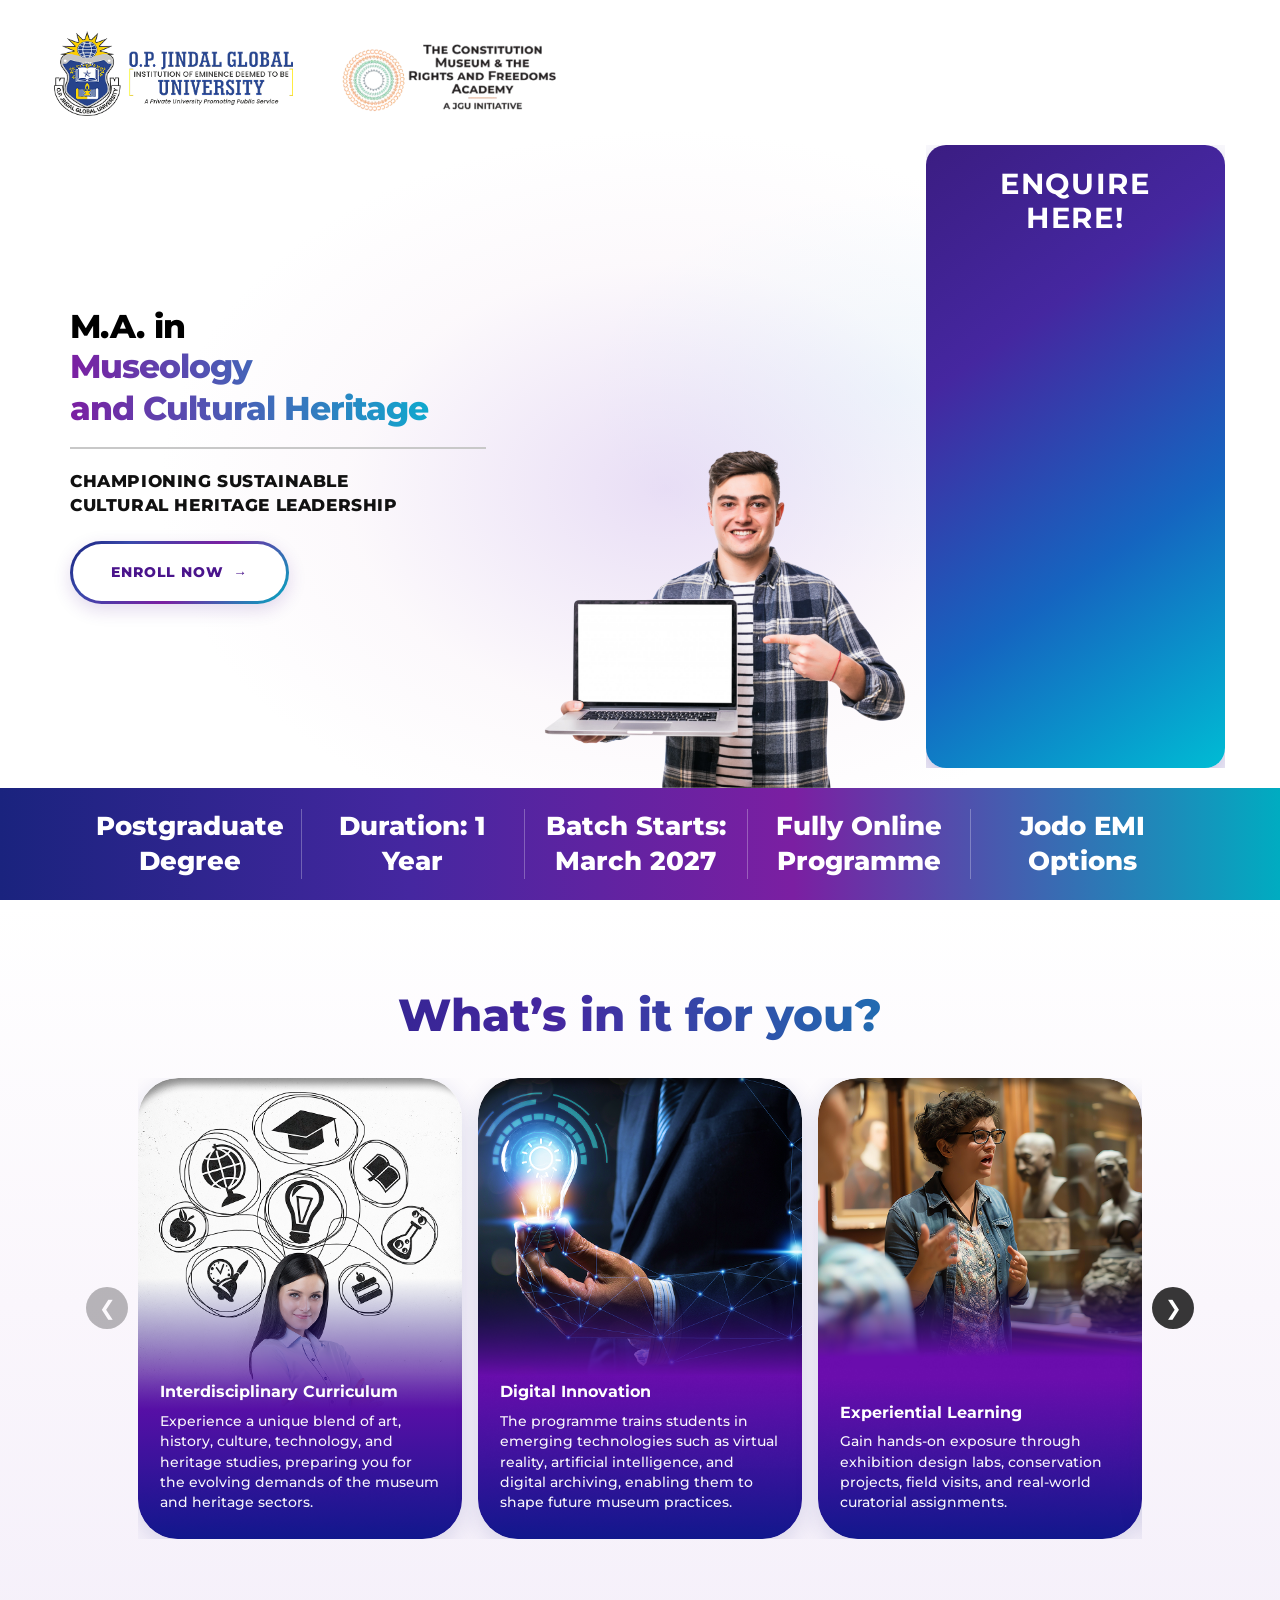
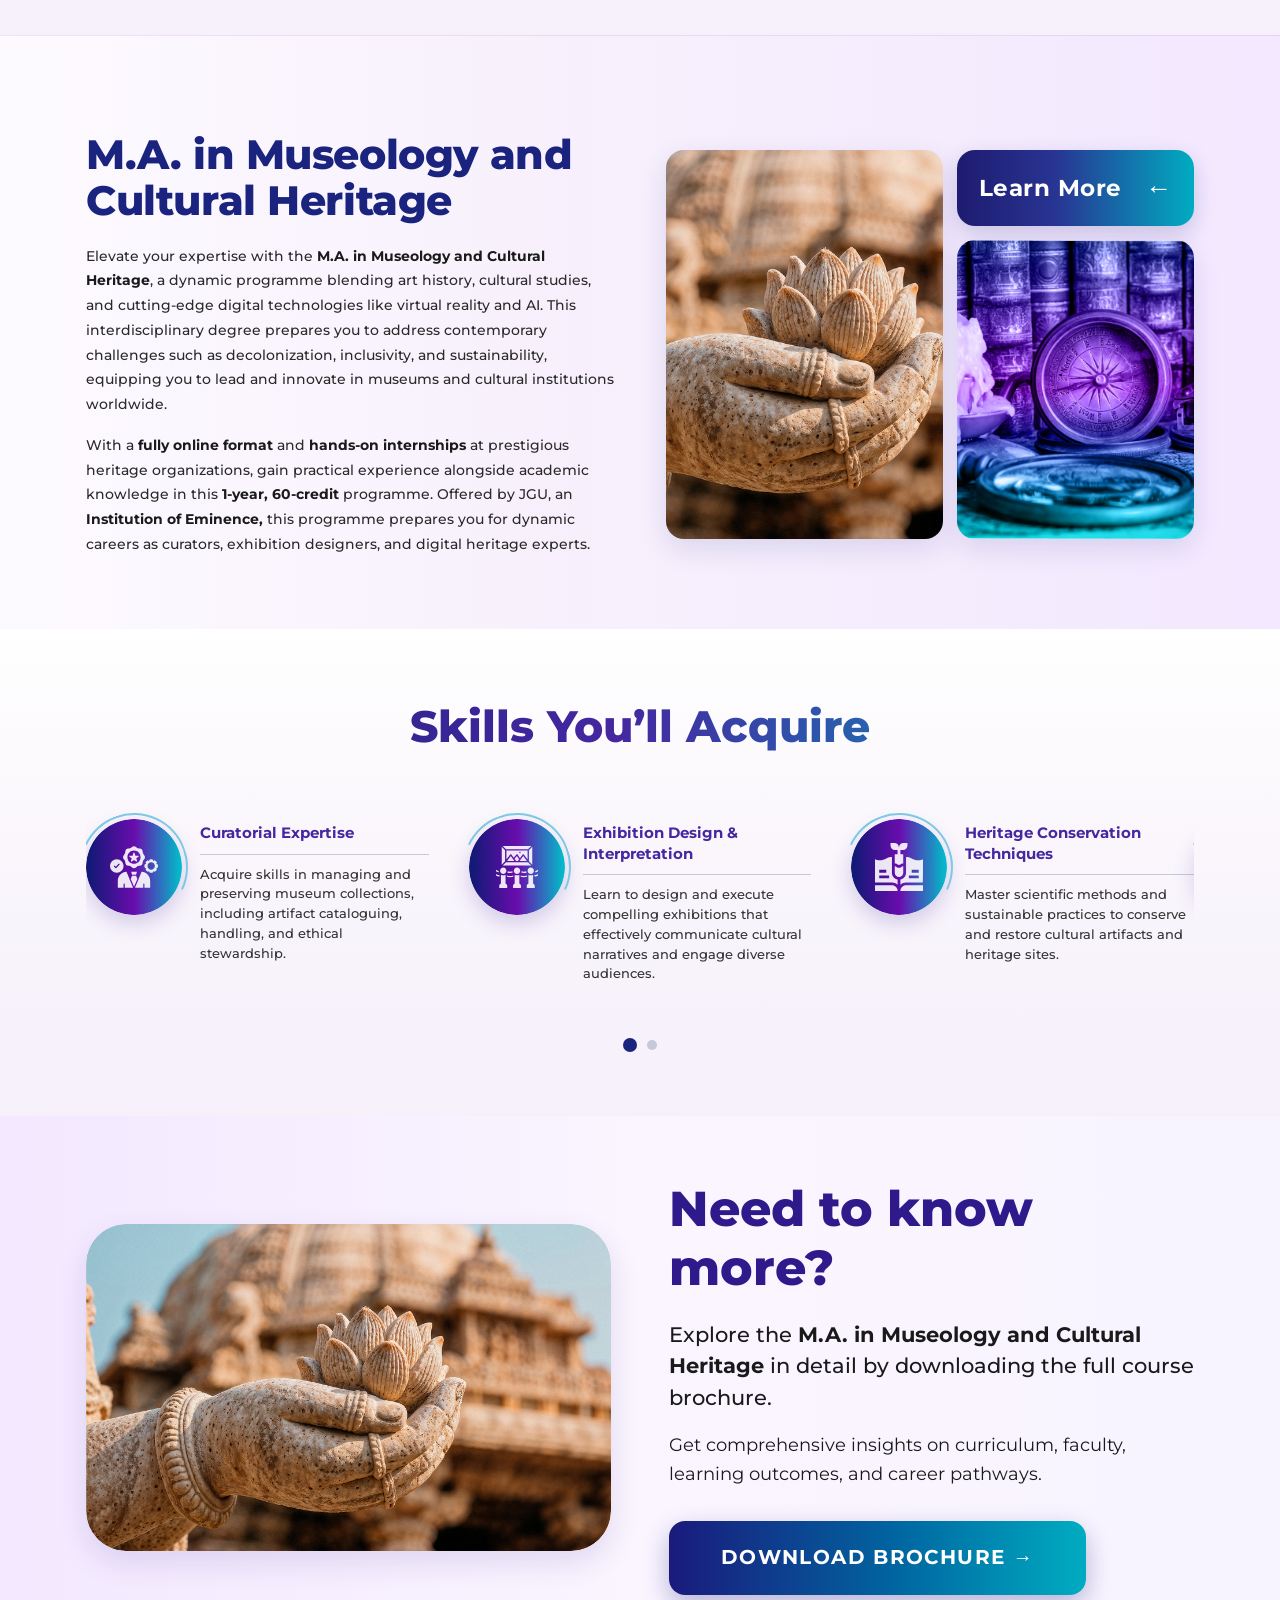
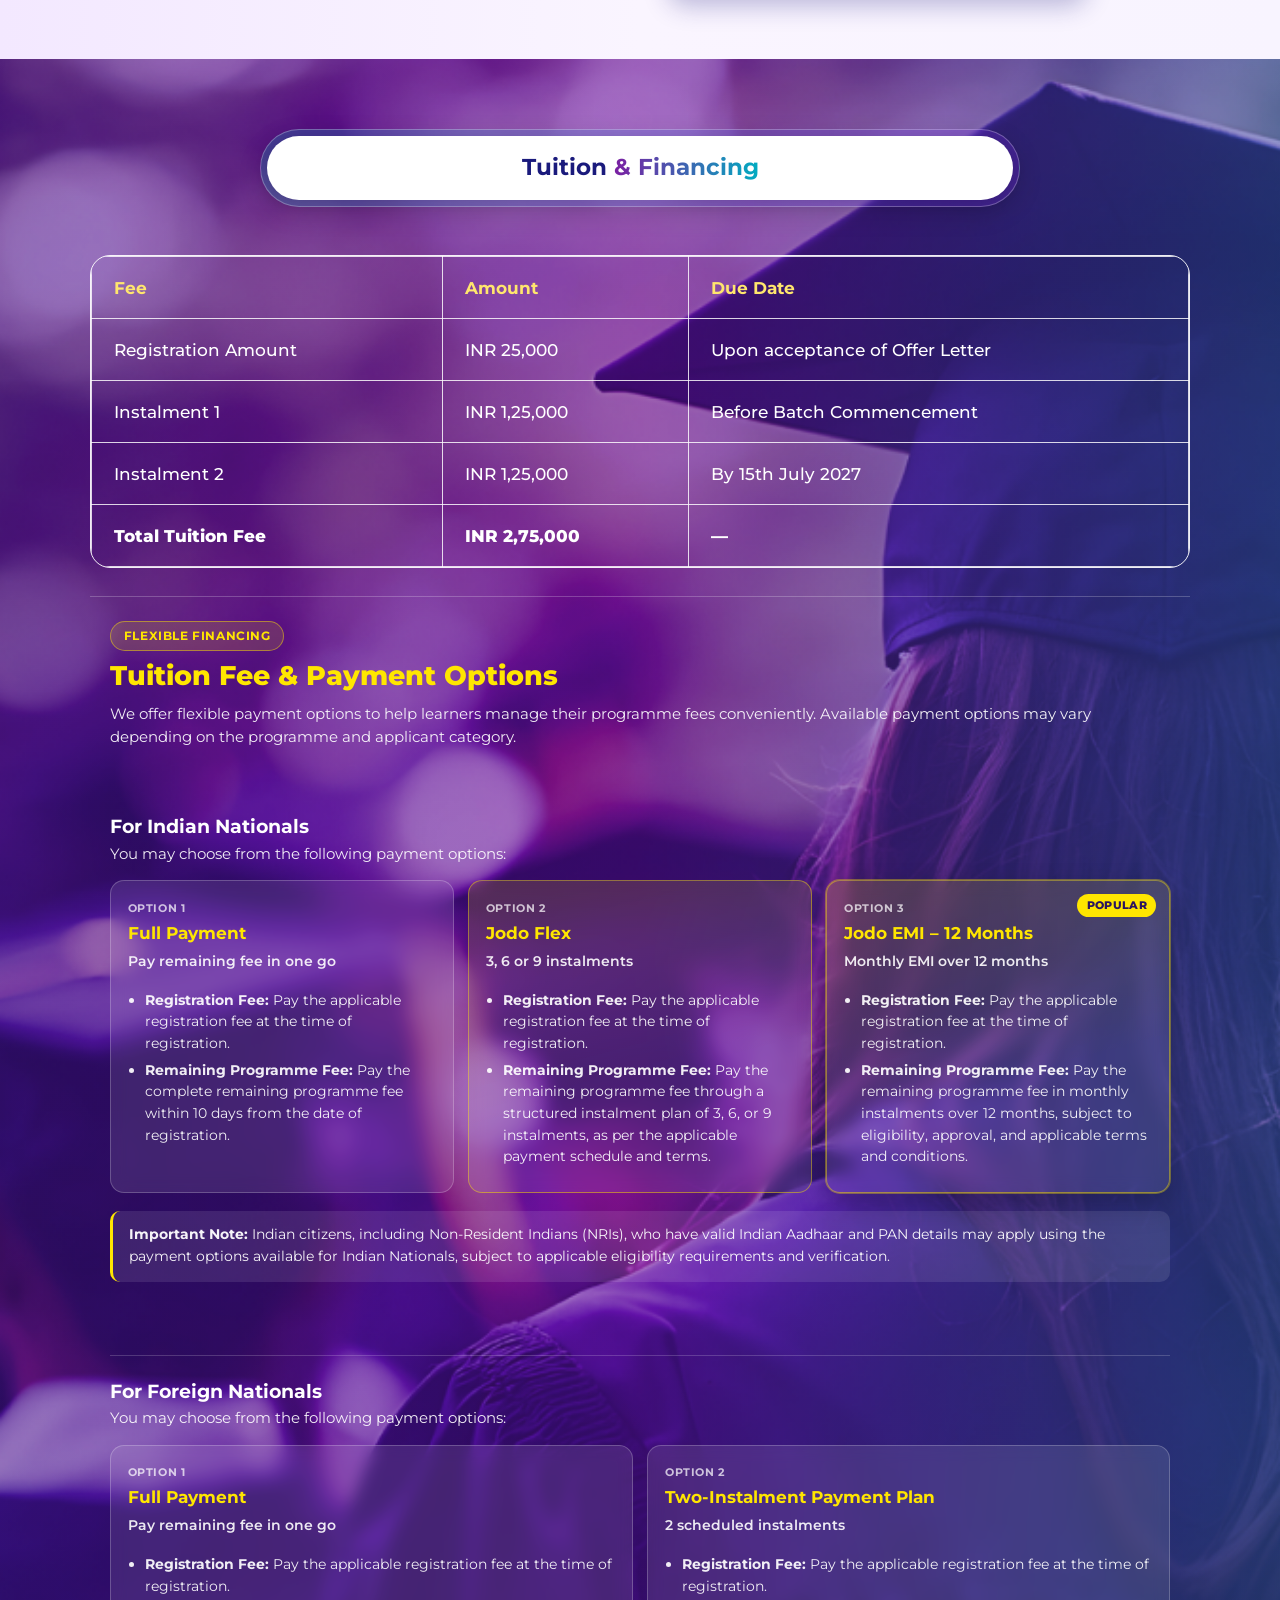
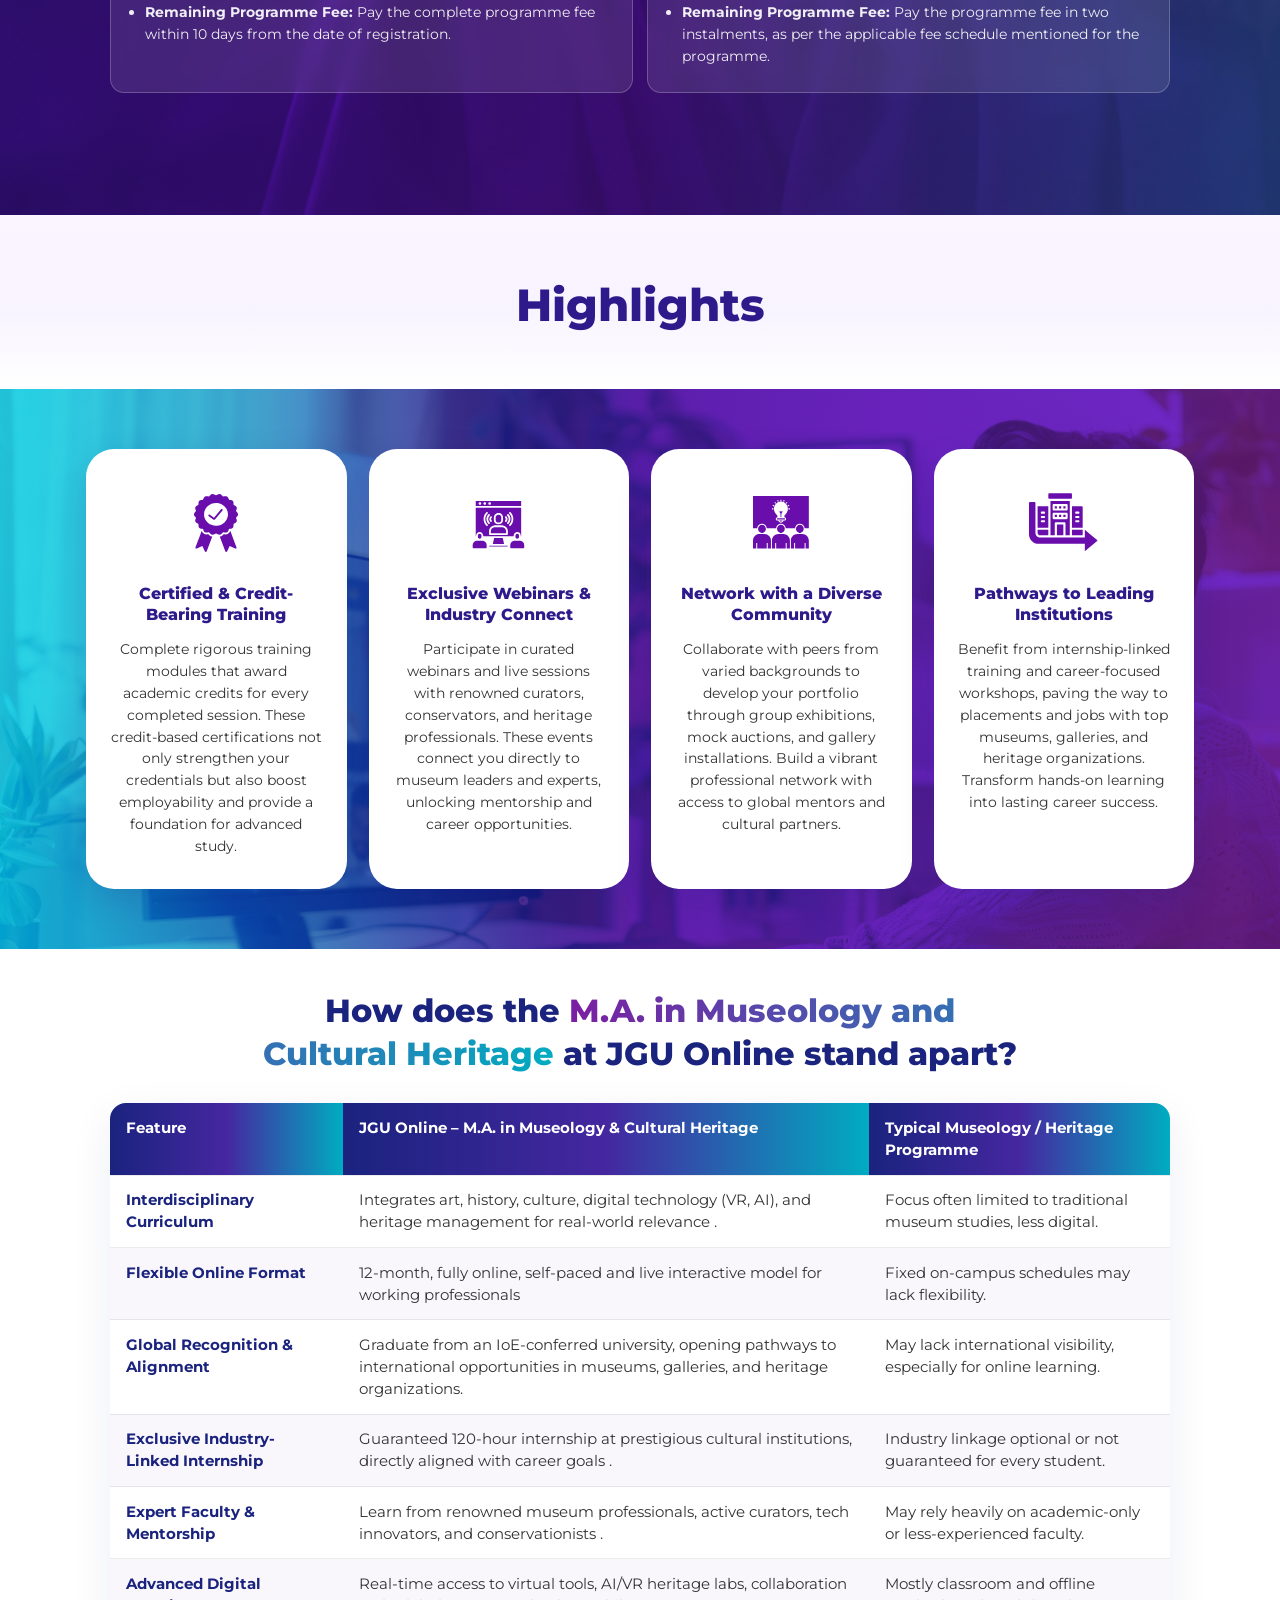
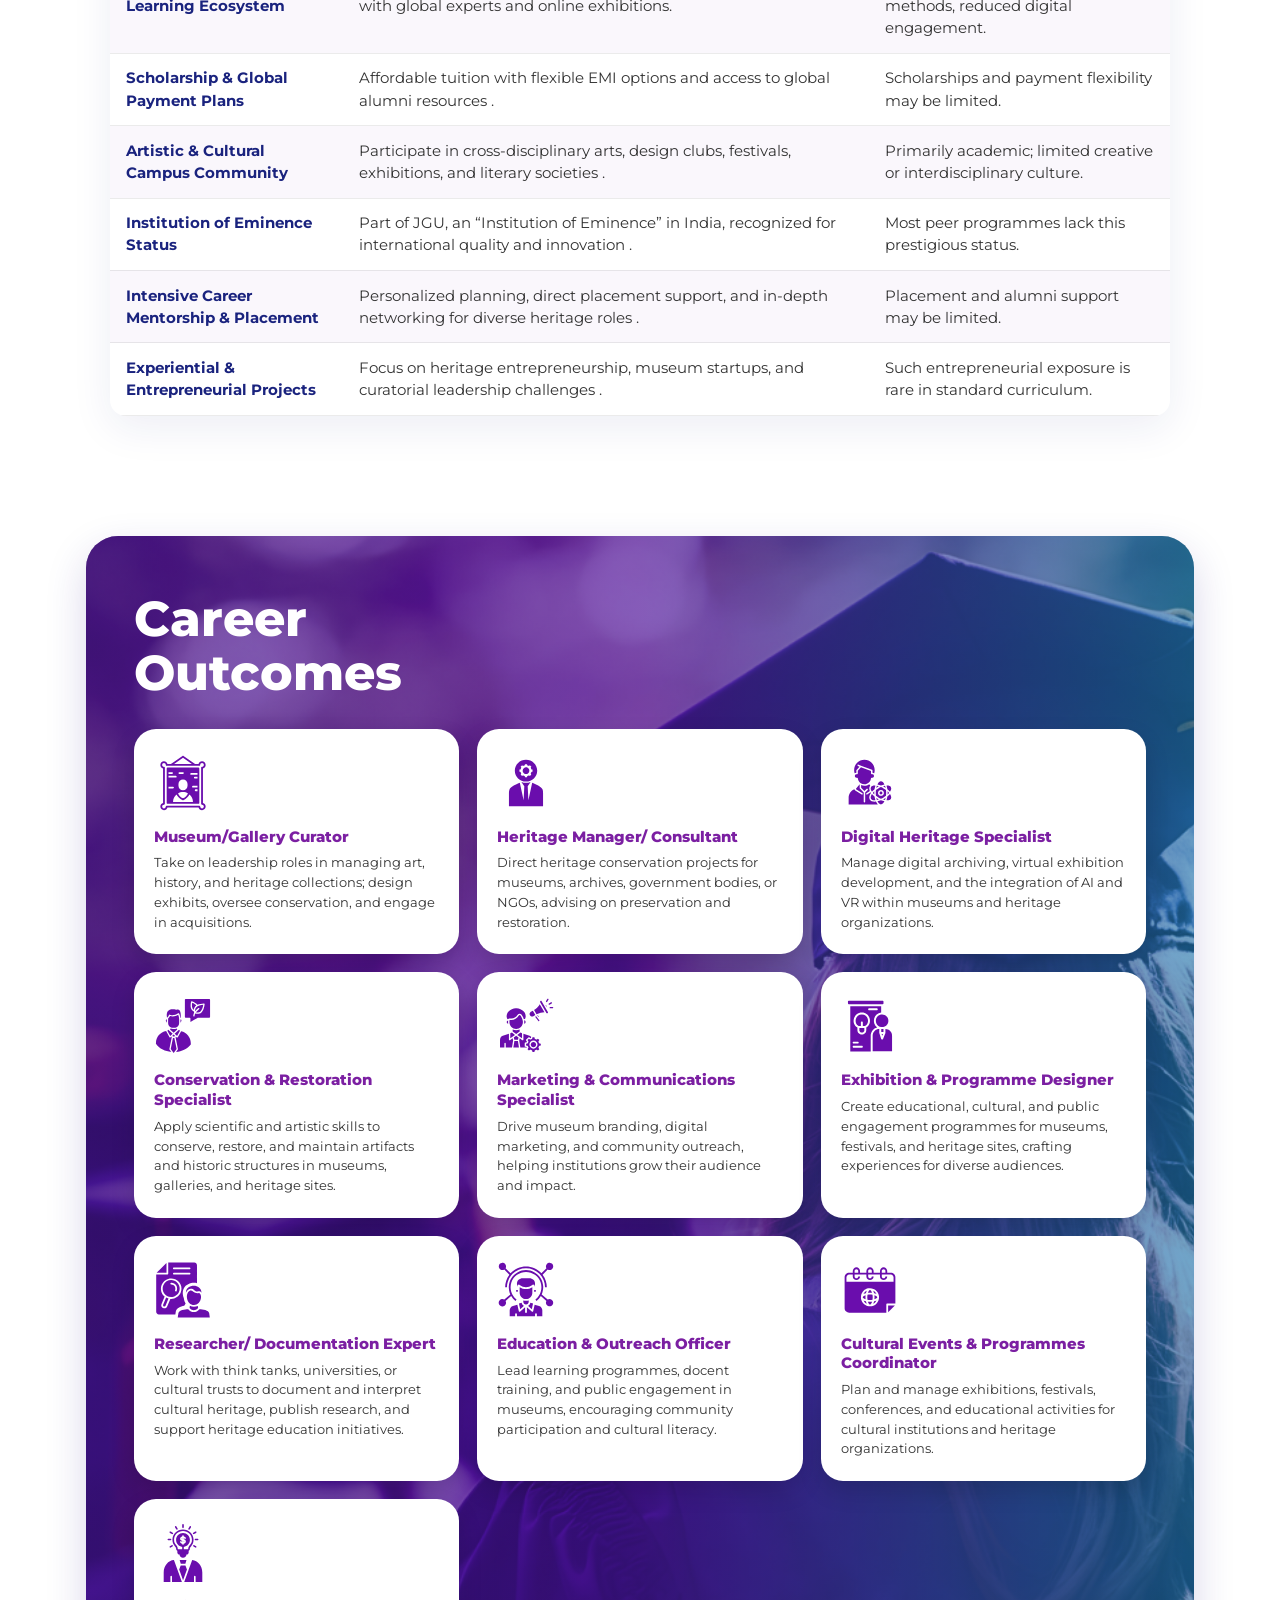
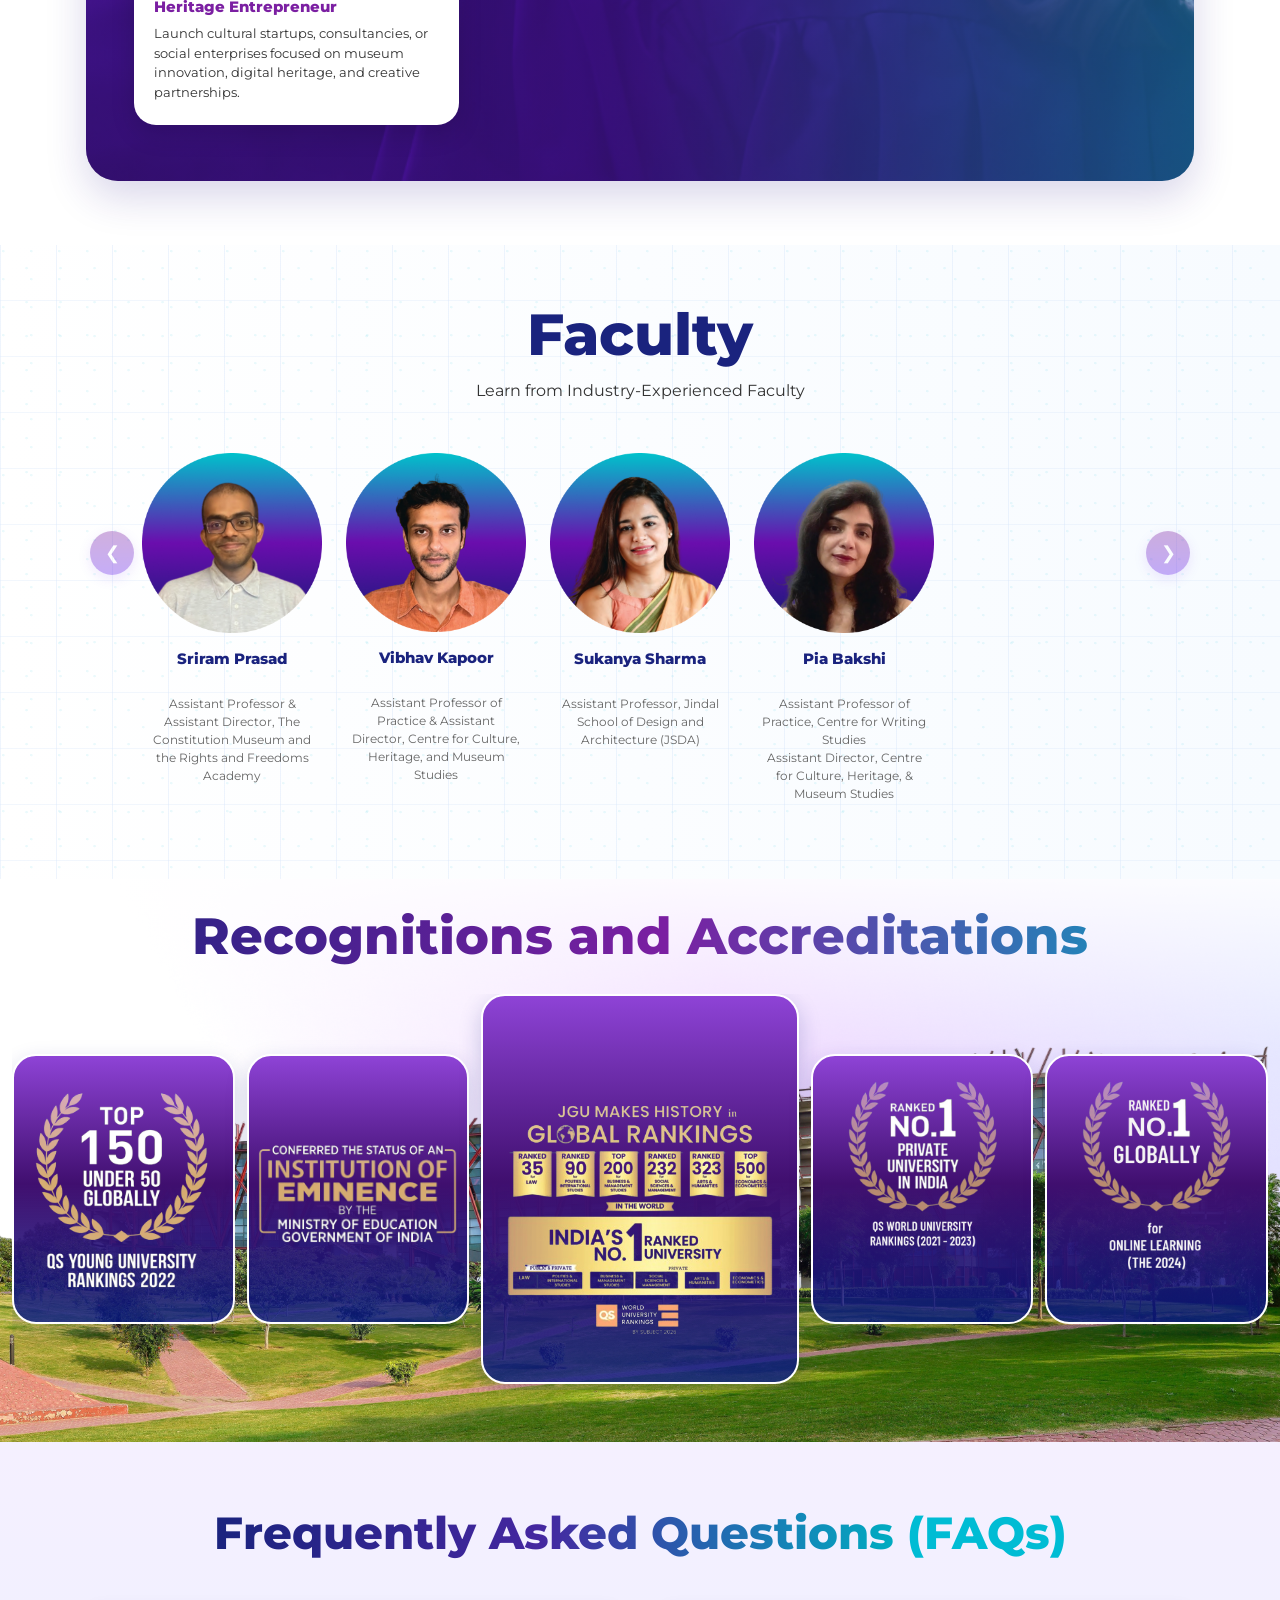
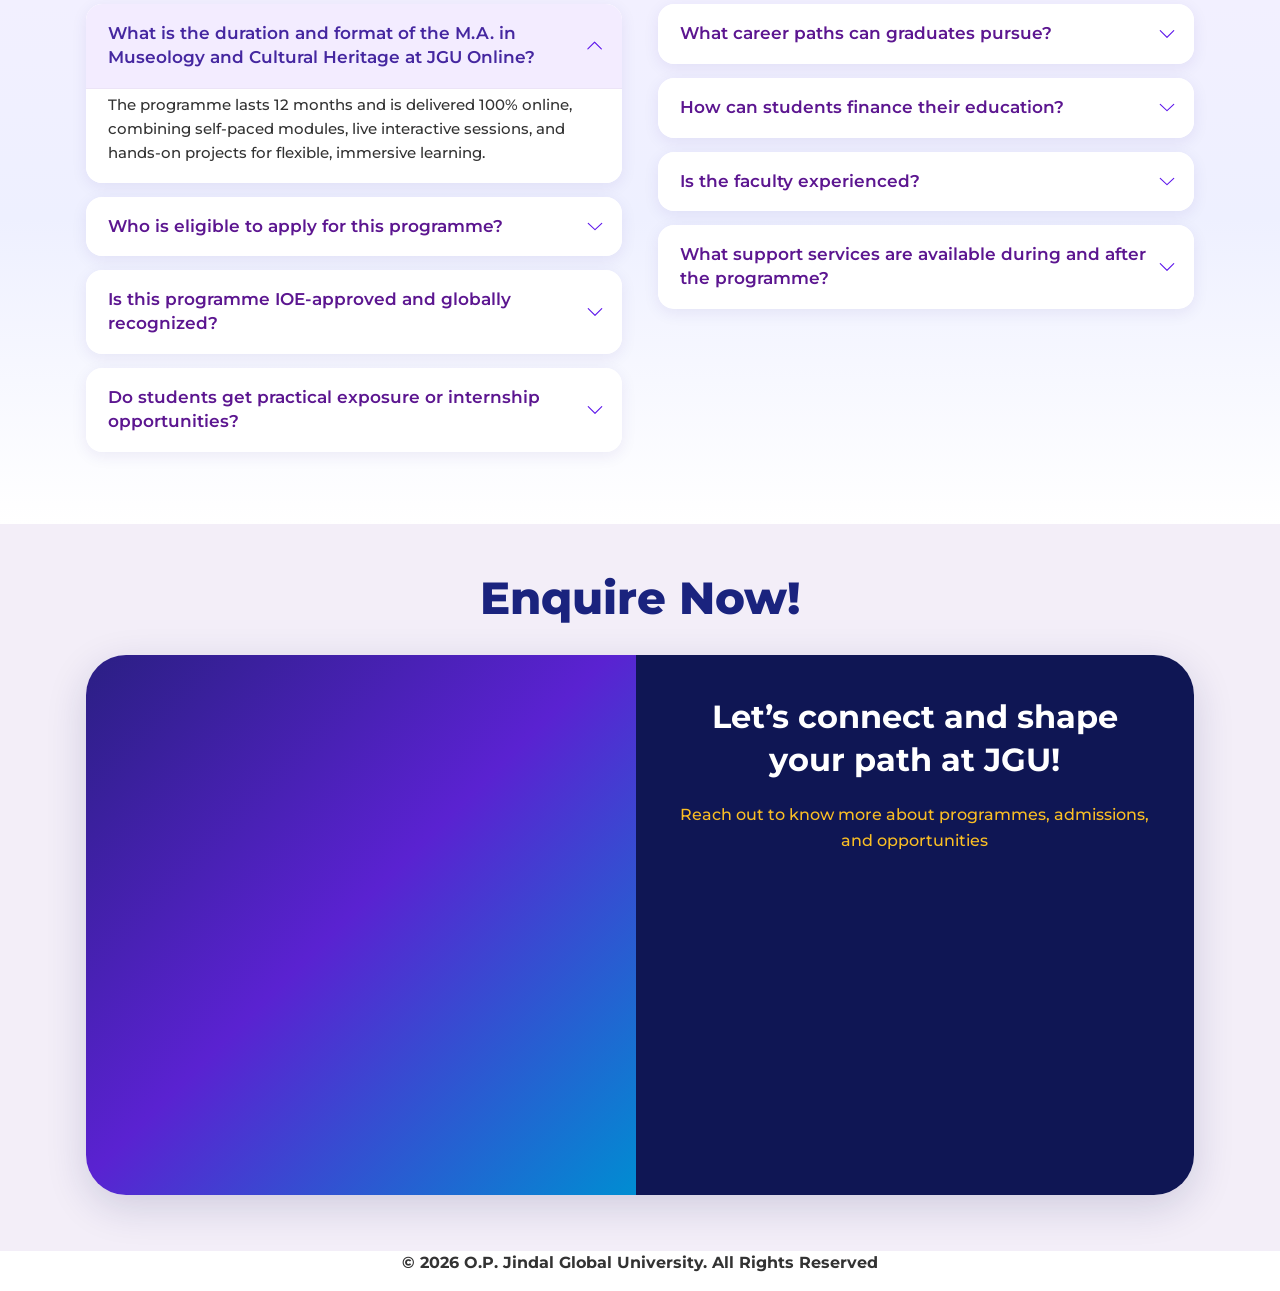
==== commit a7afc688: "Swap both Museology programme overview images to distinct heritage visuals. Co-authored-by: Cursor <" ====
--- a/index.html
+++ b/index.html
@@ -776,7 +776,7 @@
 
       <div class="programme-overview-media">
         <figure class="programme-overview-campus">
-          <img src="assets/cultural-heritage.png" alt="M.A. in Museology and Cultural Heritage — programme visual" class="programme-overview-img">
+          <img src="assets/heritage-img.png" alt="Cultural heritage sculpture and temple architecture" class="programme-overview-img">
         </figure>
         <div class="programme-overview-side">
           <a href="#" class="programme-learn-more-btn npfWidgetButton npfWidget-f2c764c3812b71044805f88bf65c2b5a">
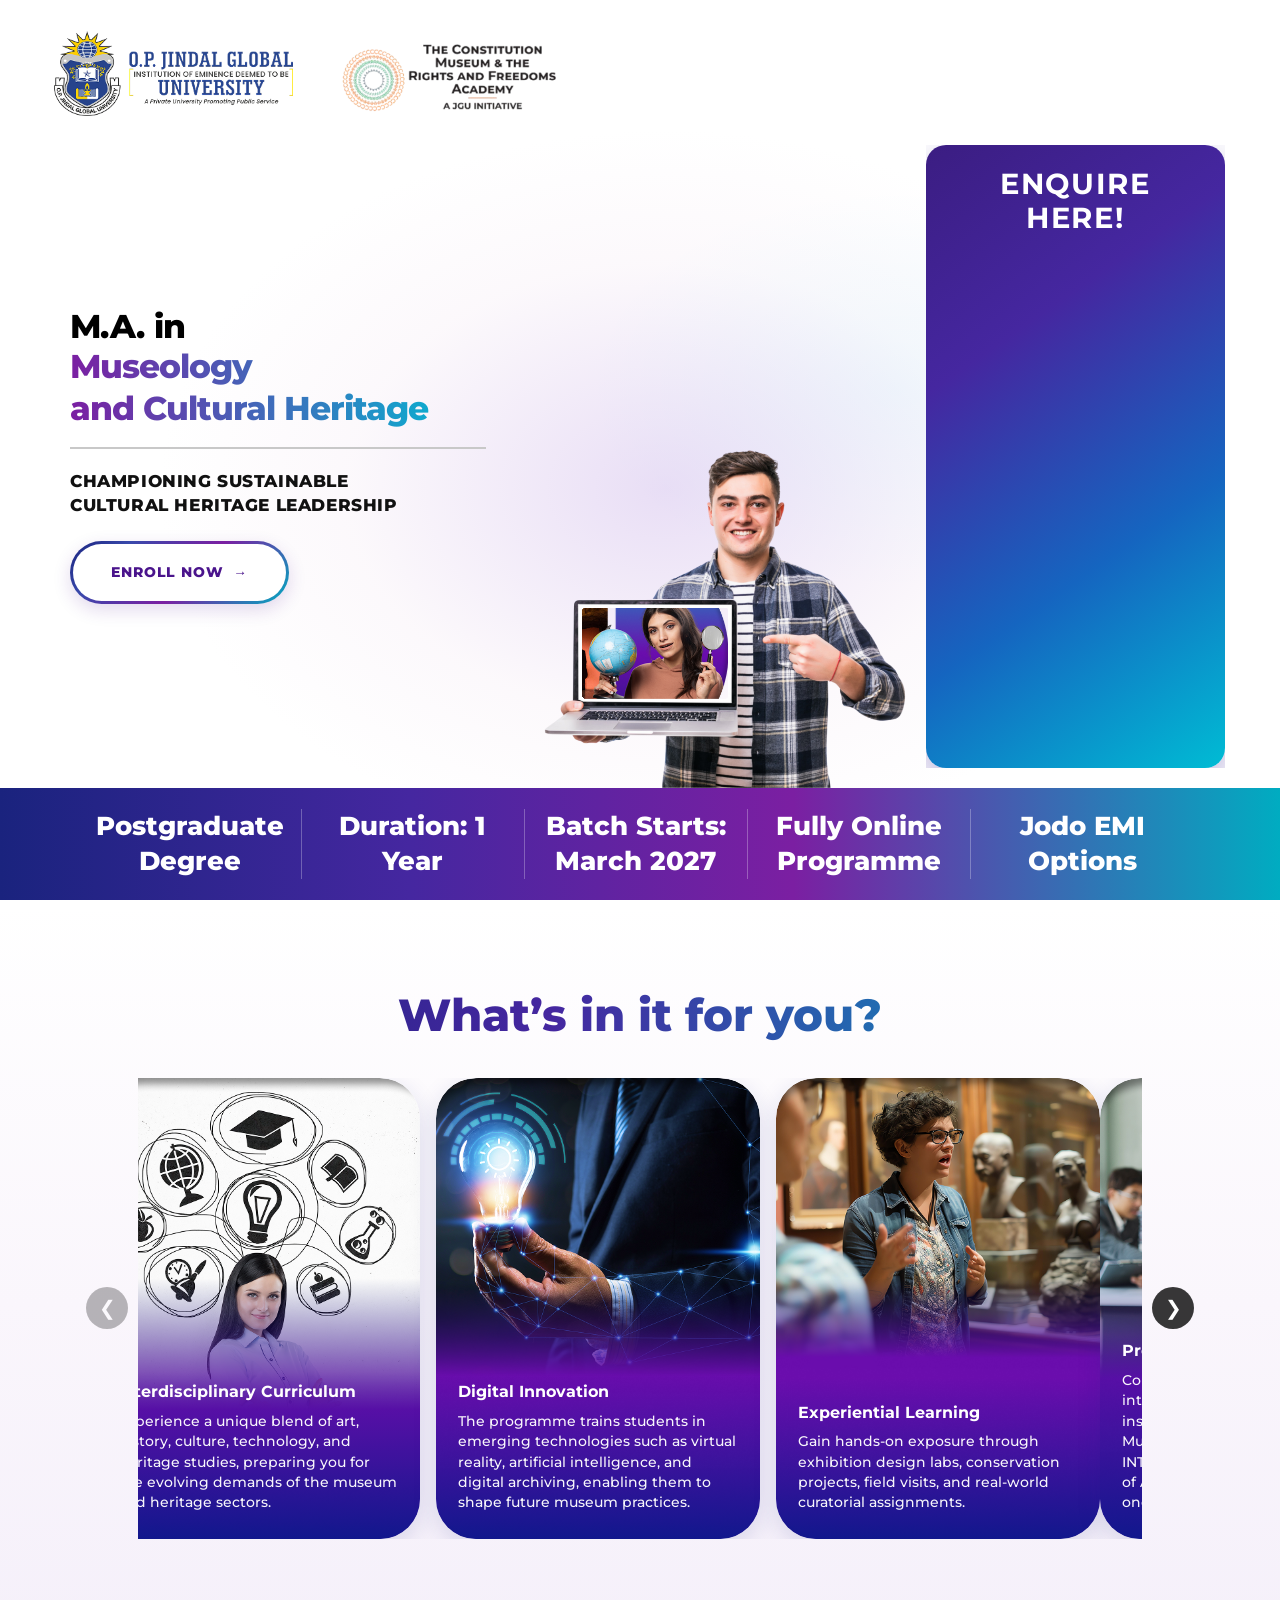
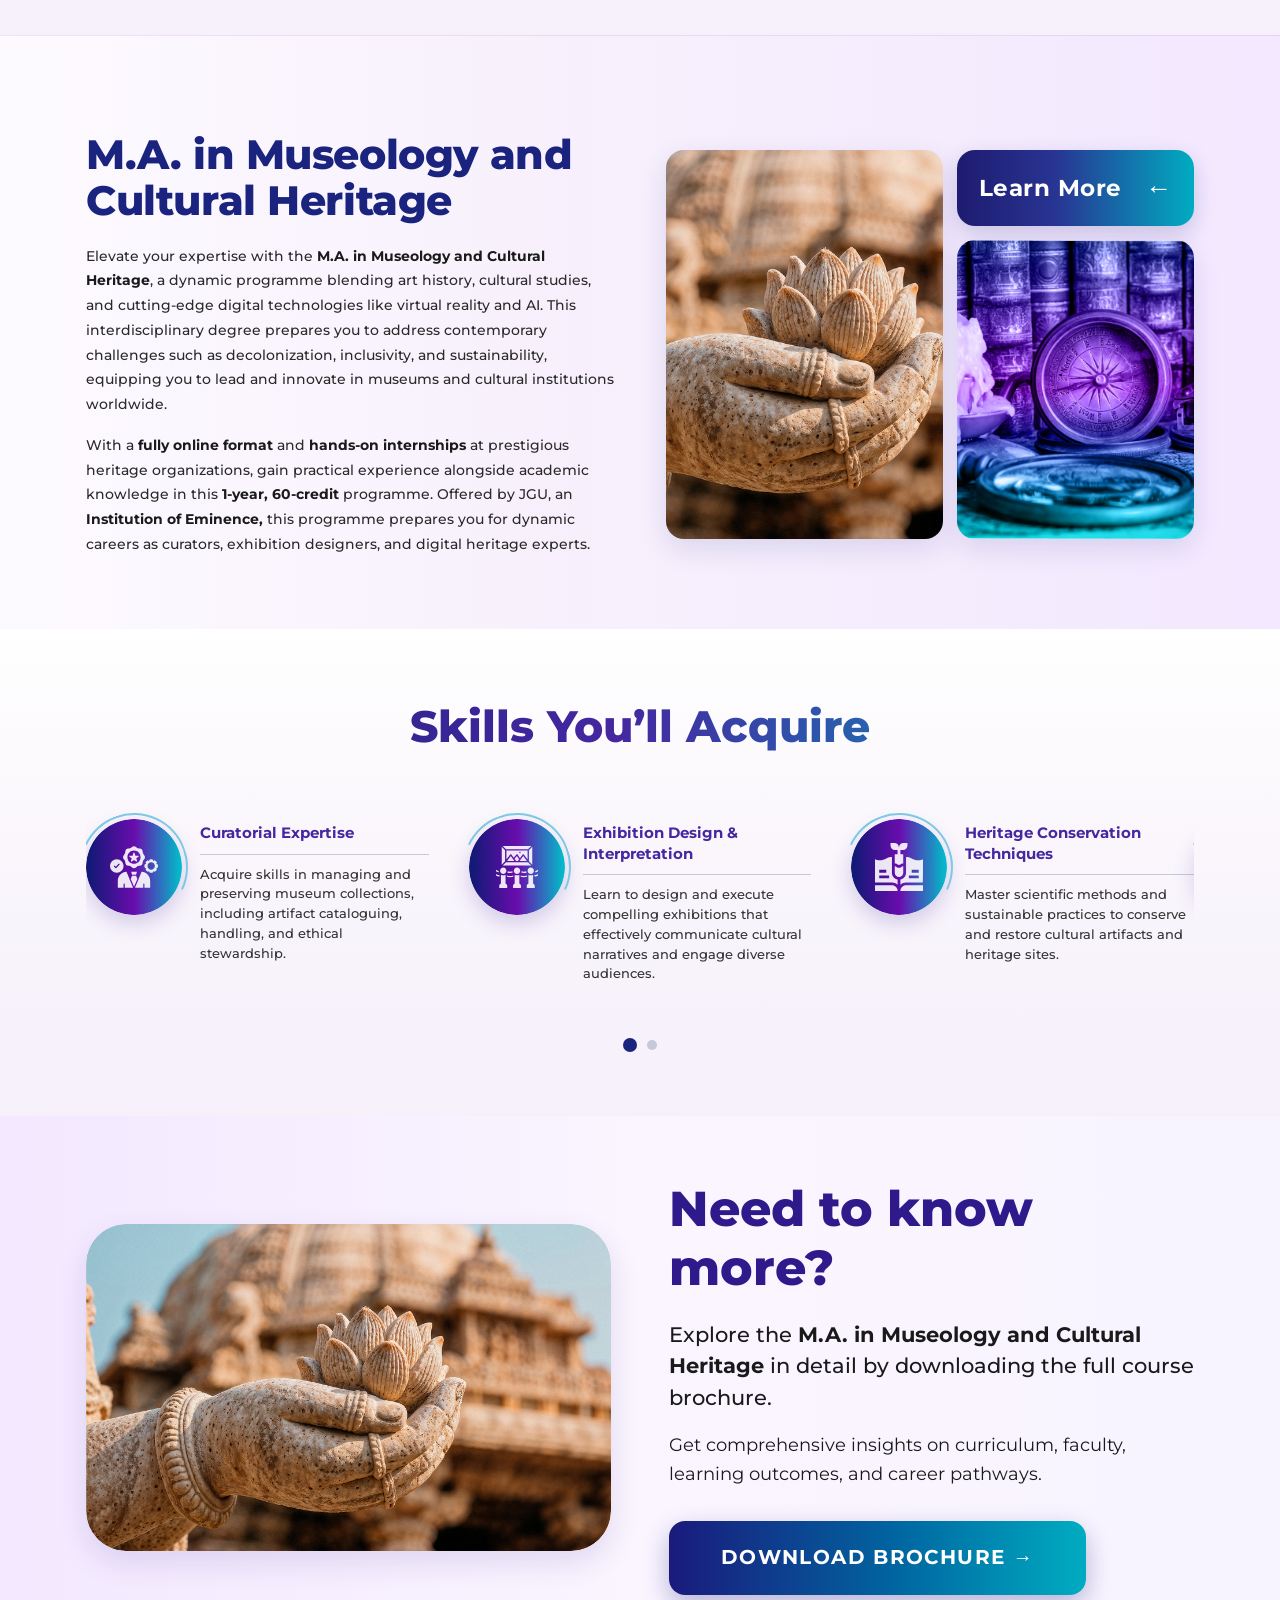
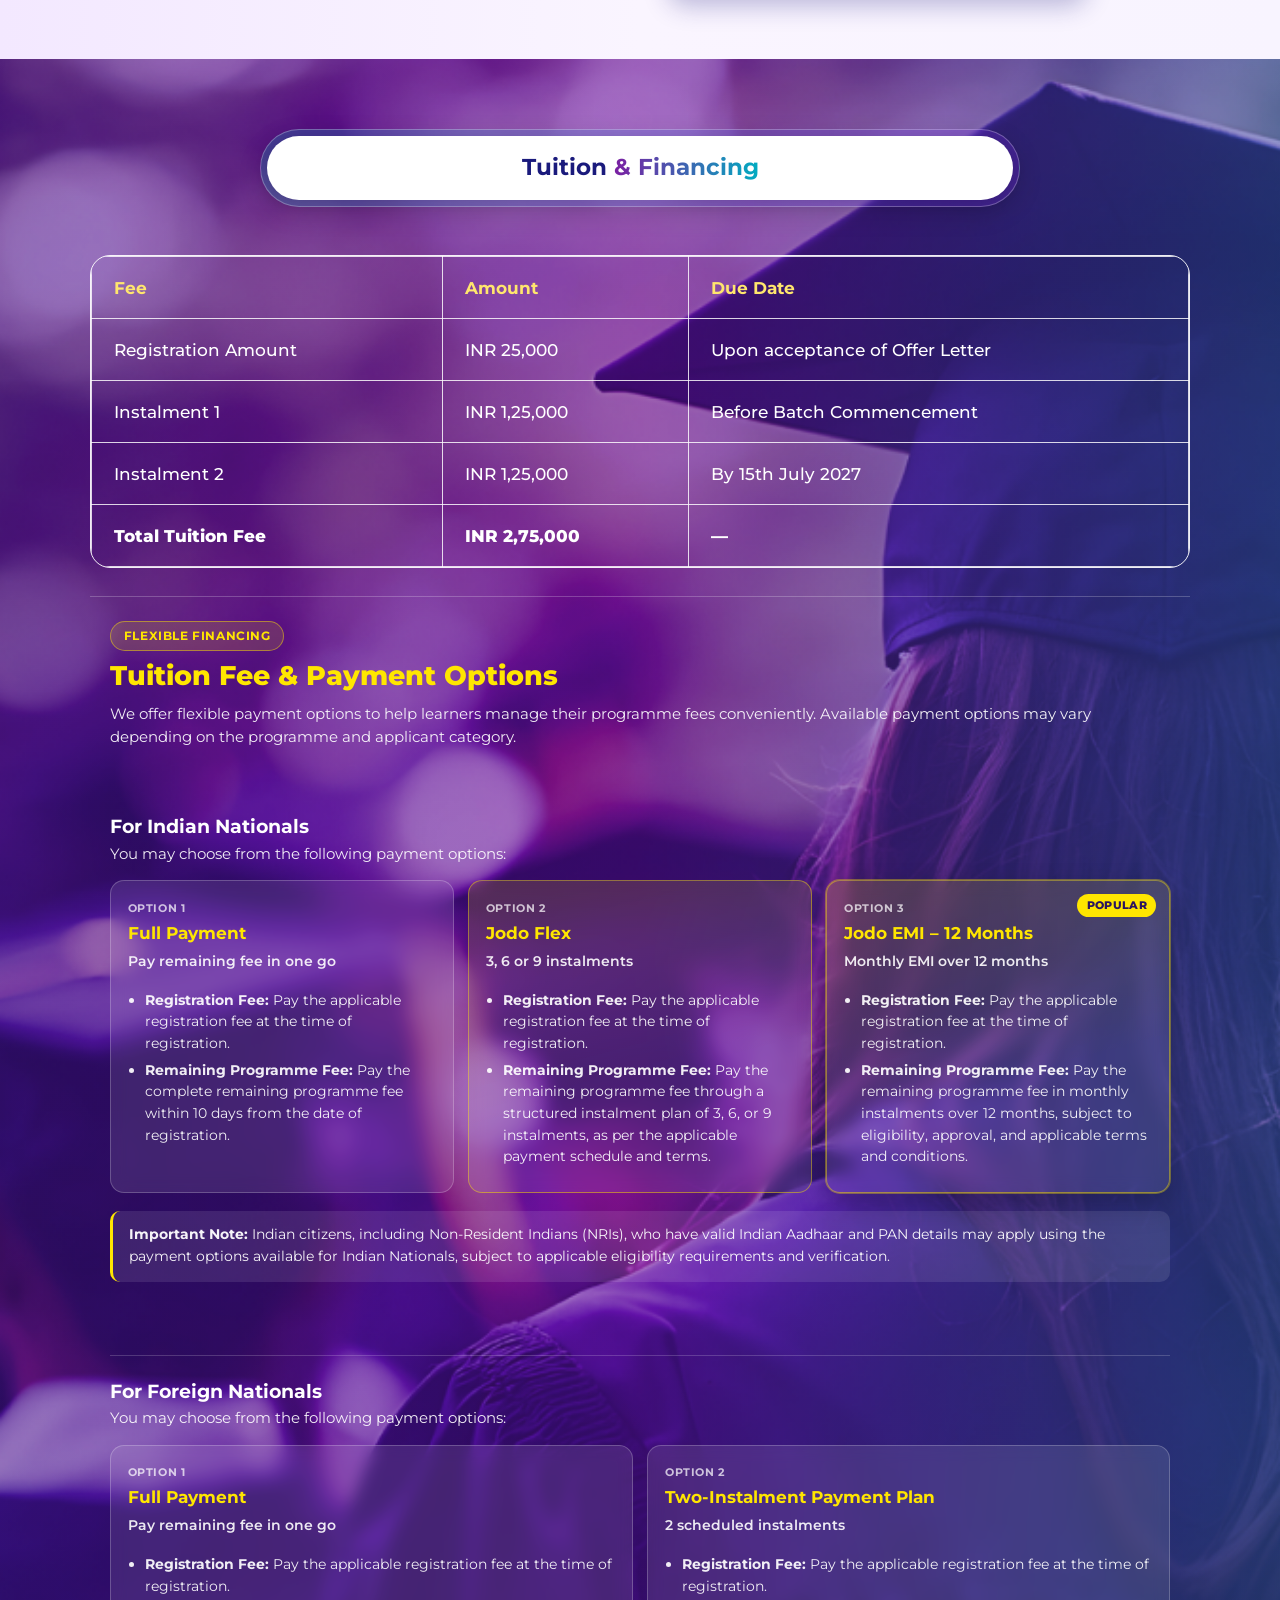
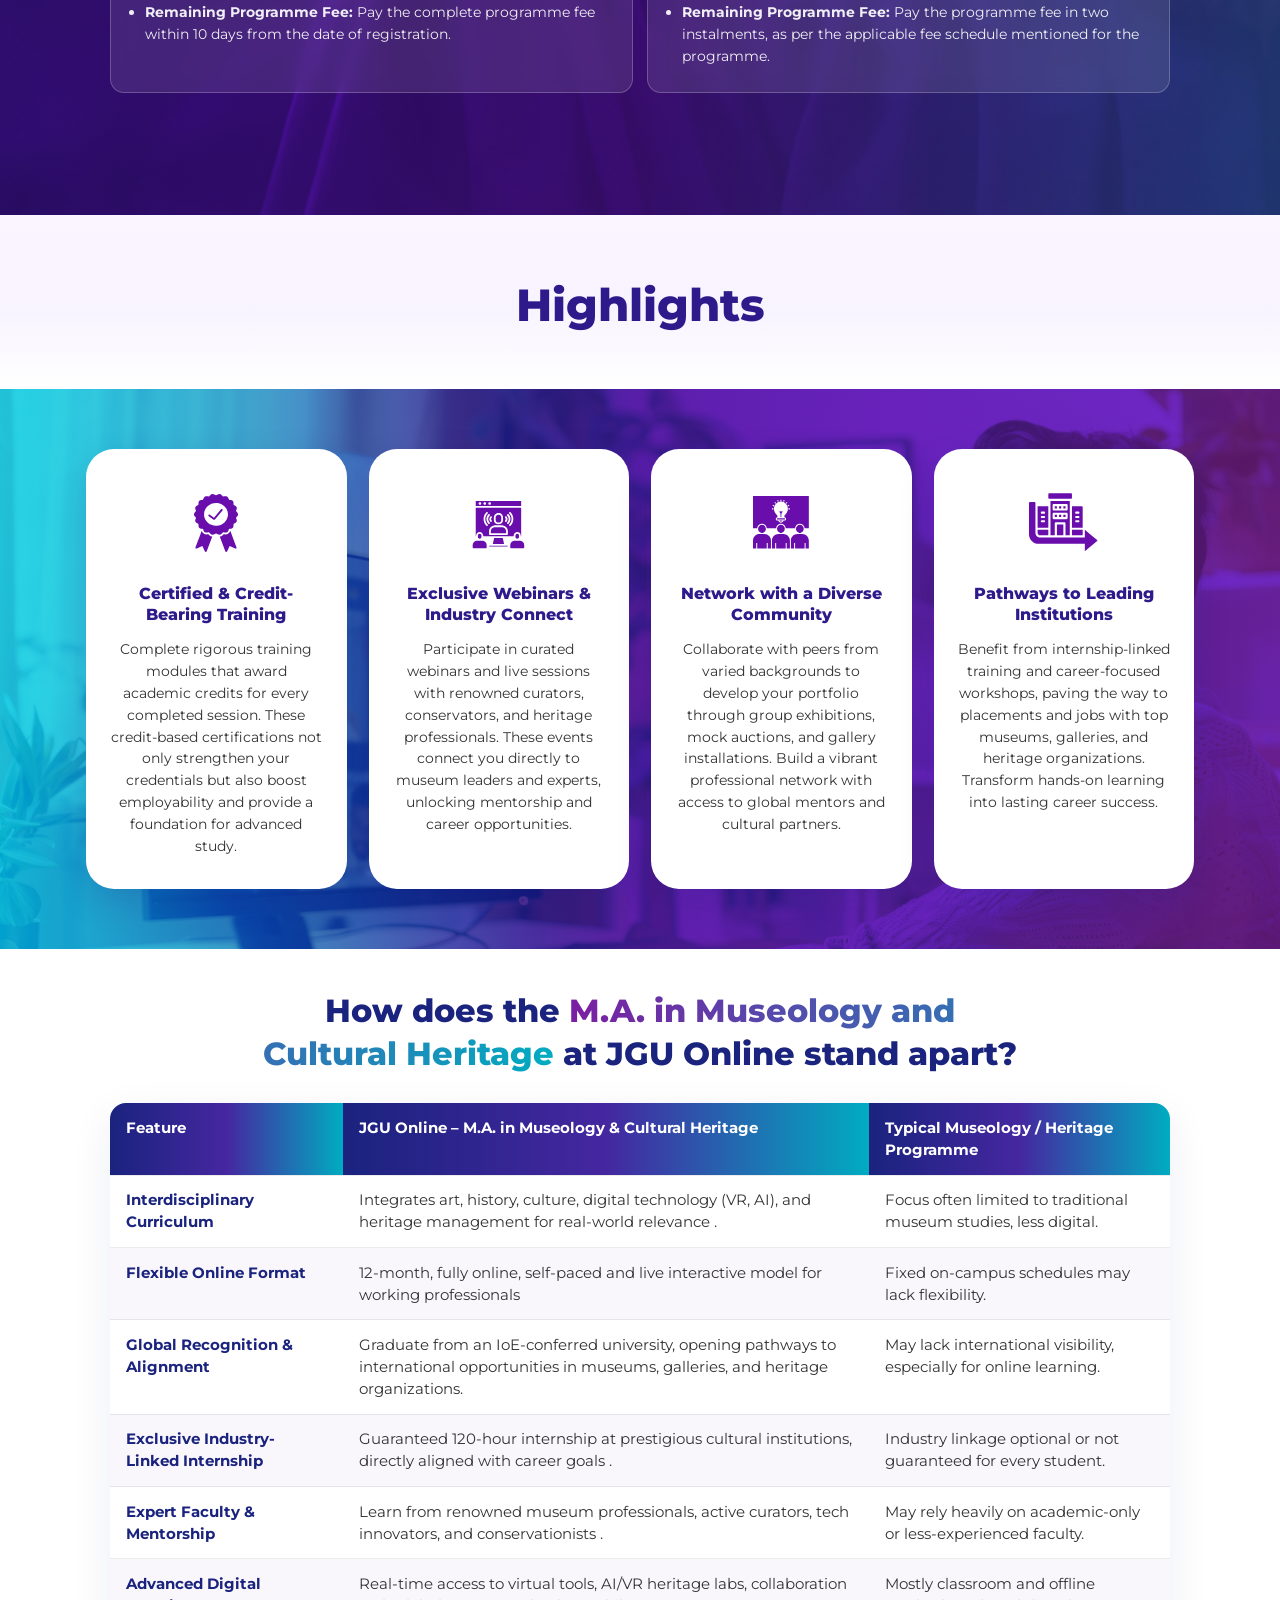
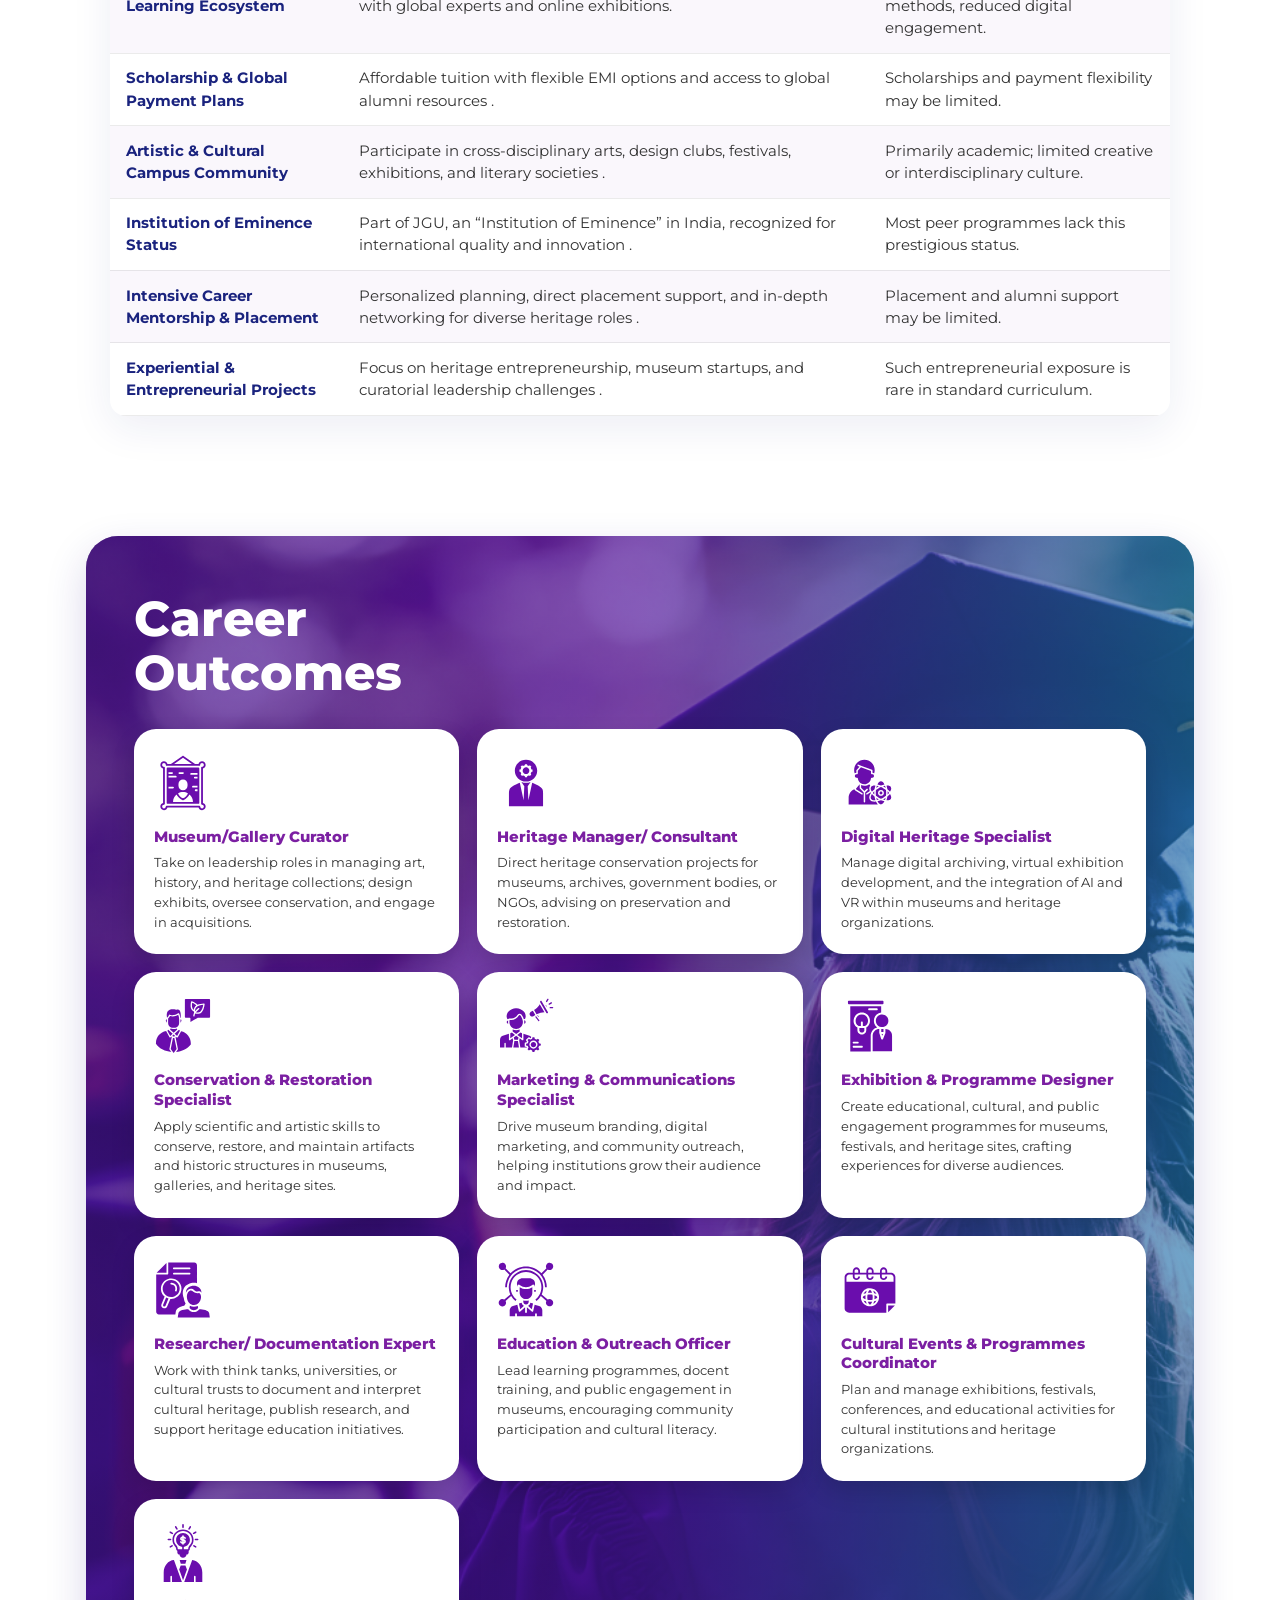
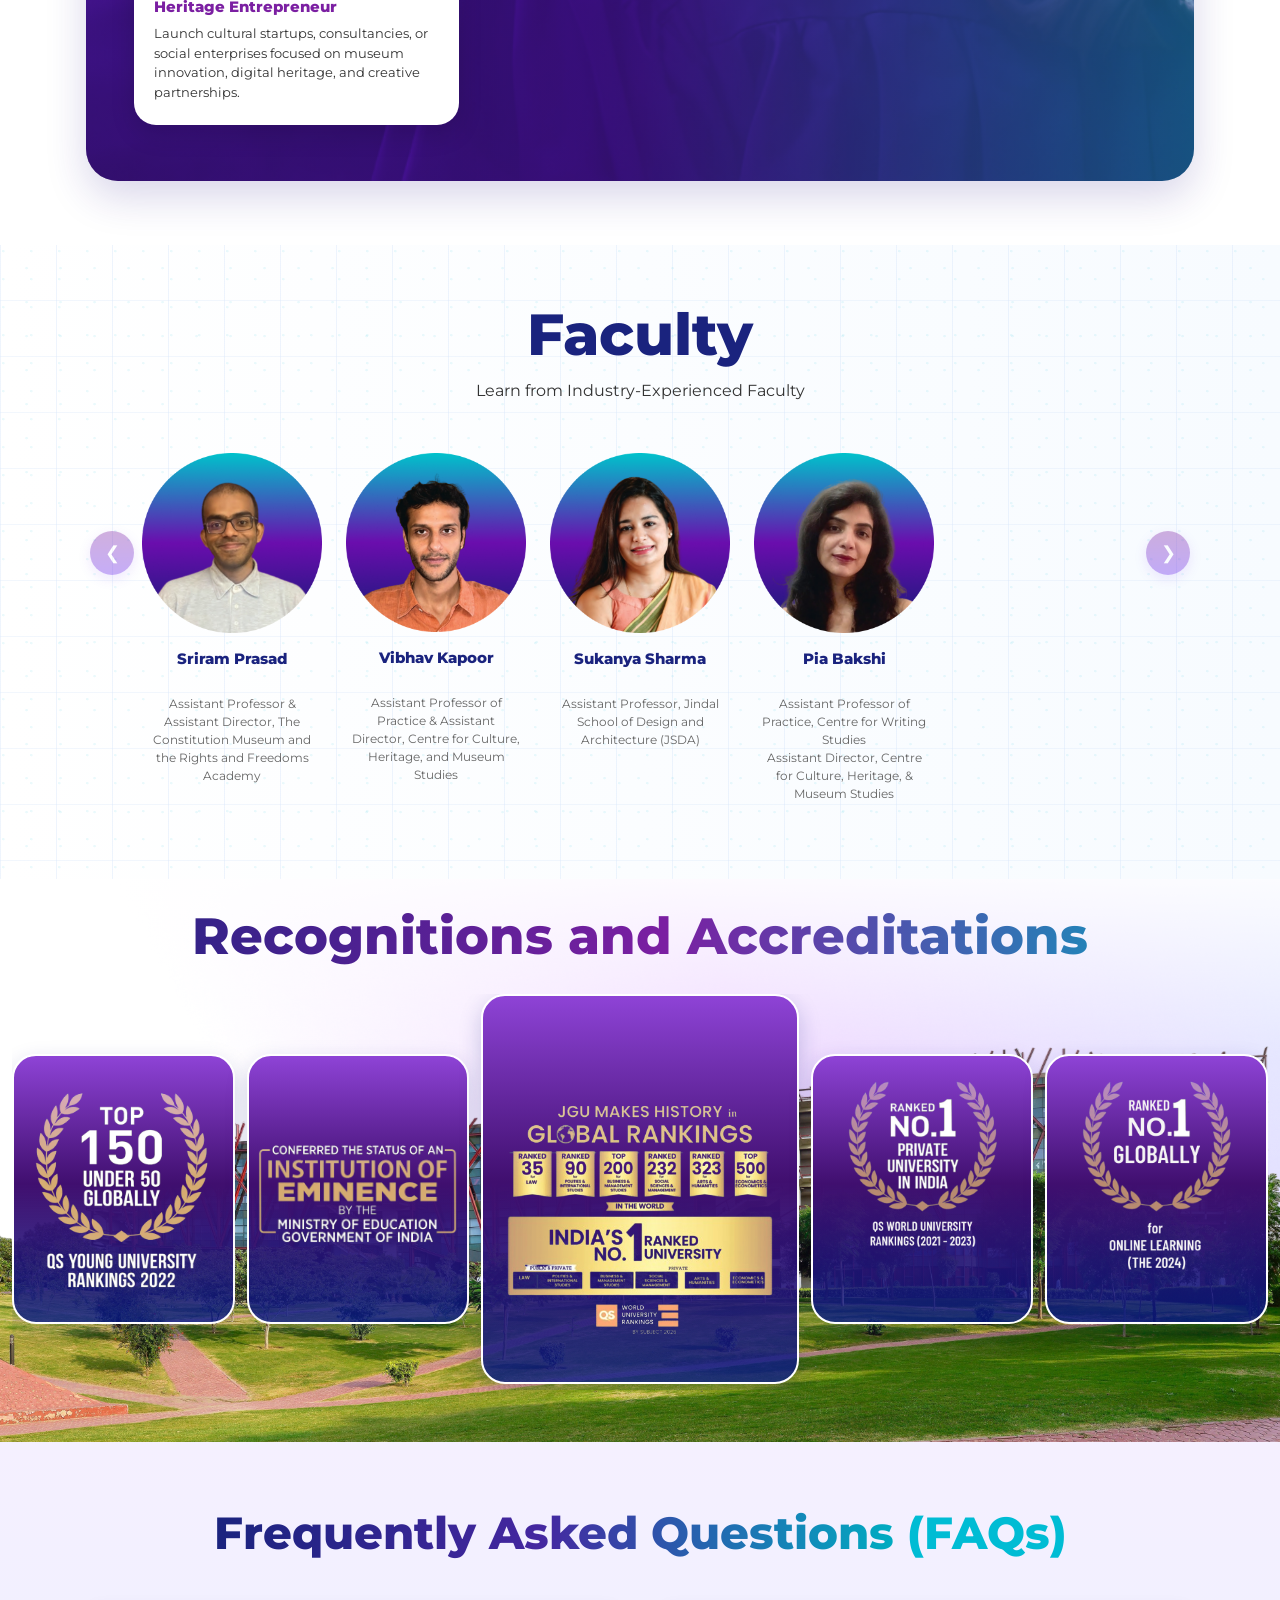
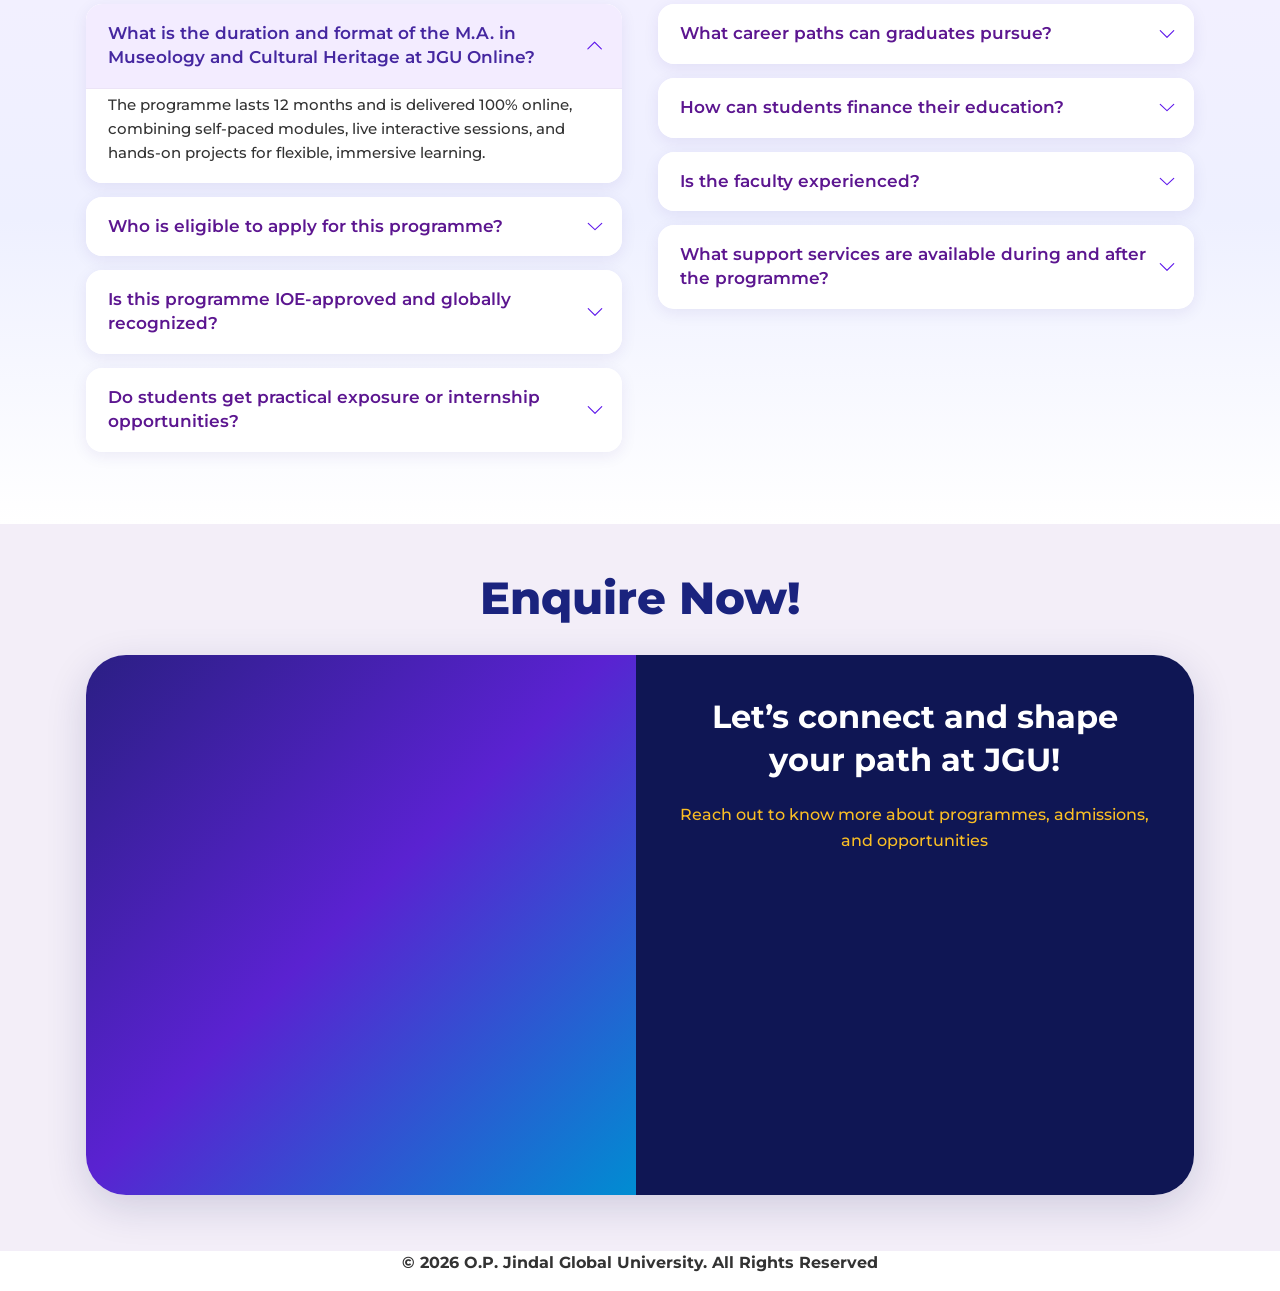
==== commit 913eda32: "Place blue Museology heritage visual on the hero laptop screen. Co-authored-by: Cursor <cursoragent@" ====
--- a/index.html
+++ b/index.html
@@ -644,7 +644,7 @@
 
       <div class="hero-center">
         <div class="hero-student-stack">
-          <img src="assets/image copy 3.png" alt="Museology Student" class="hero-student-img">
+          <img src="assets/hero-student-laptop-blue.png" alt="Museology student with heritage programme visual on laptop" class="hero-student-img">
             </div>
           </div>
 
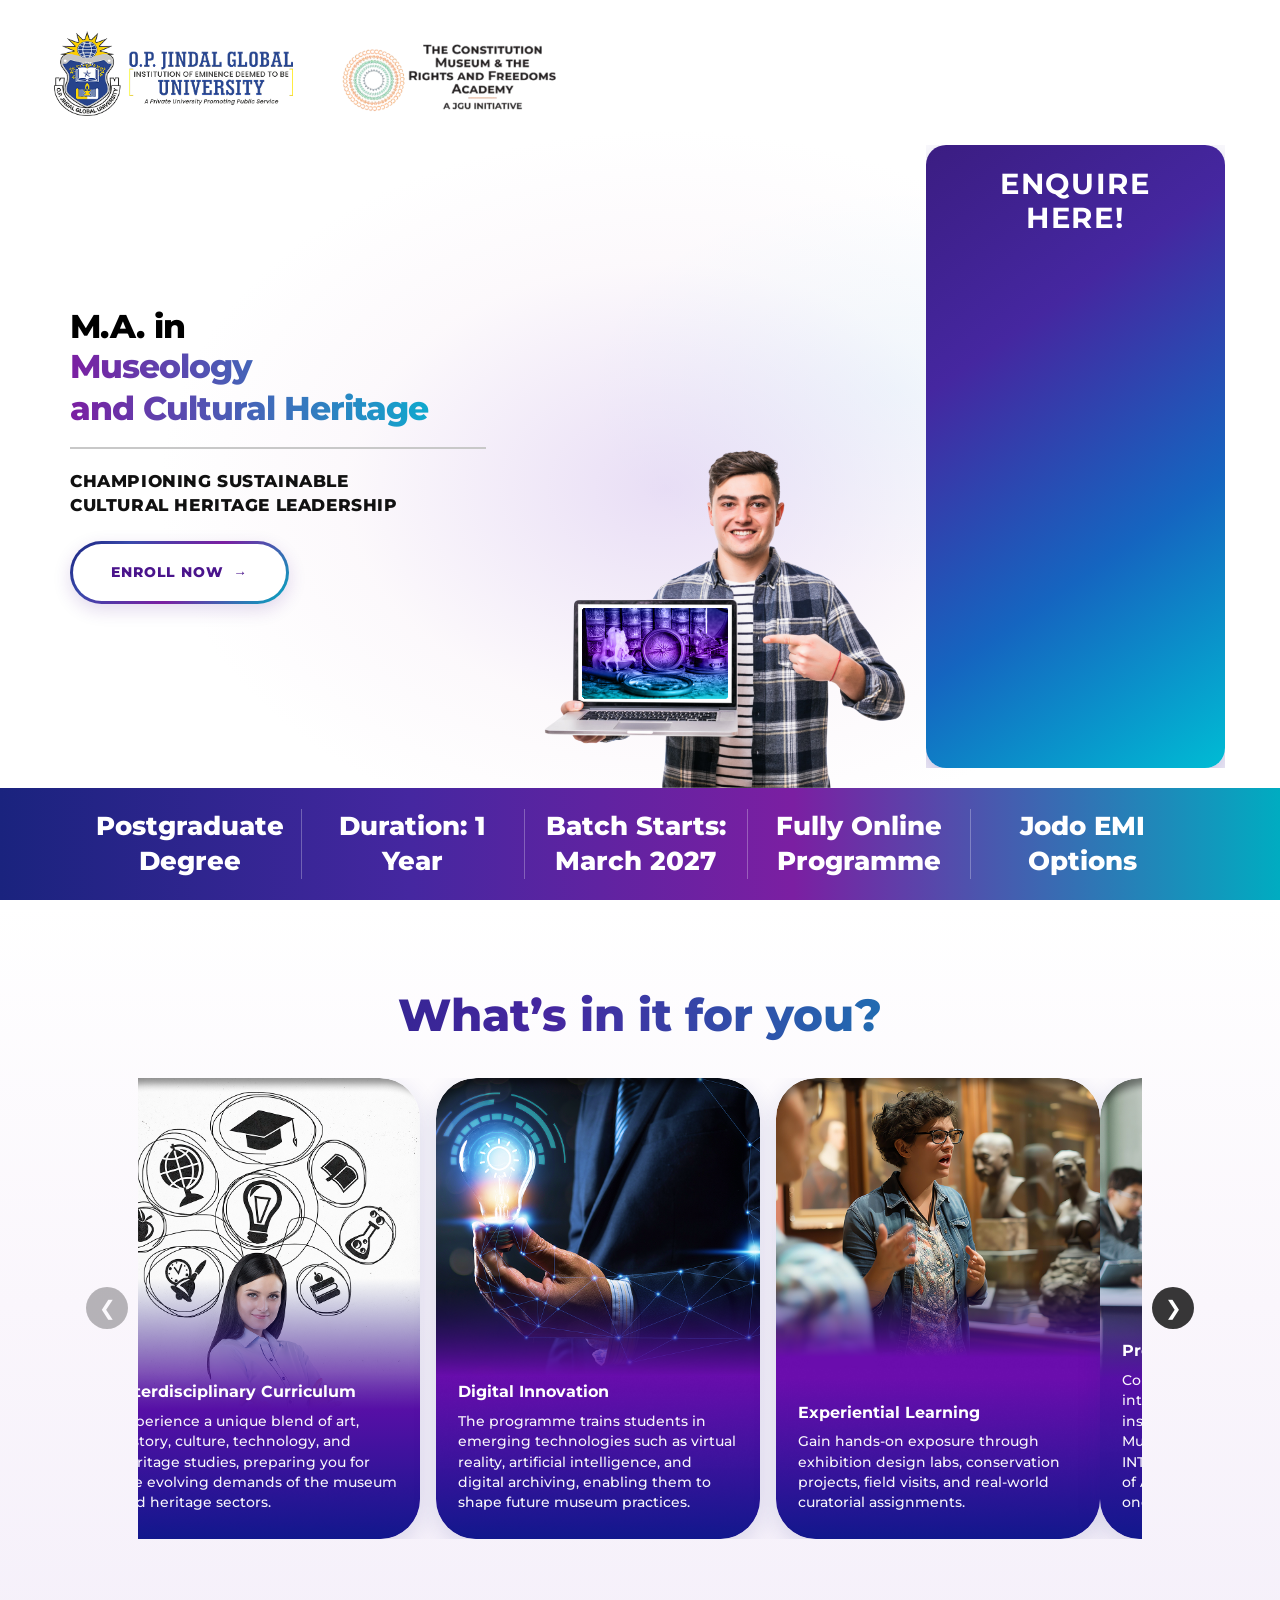
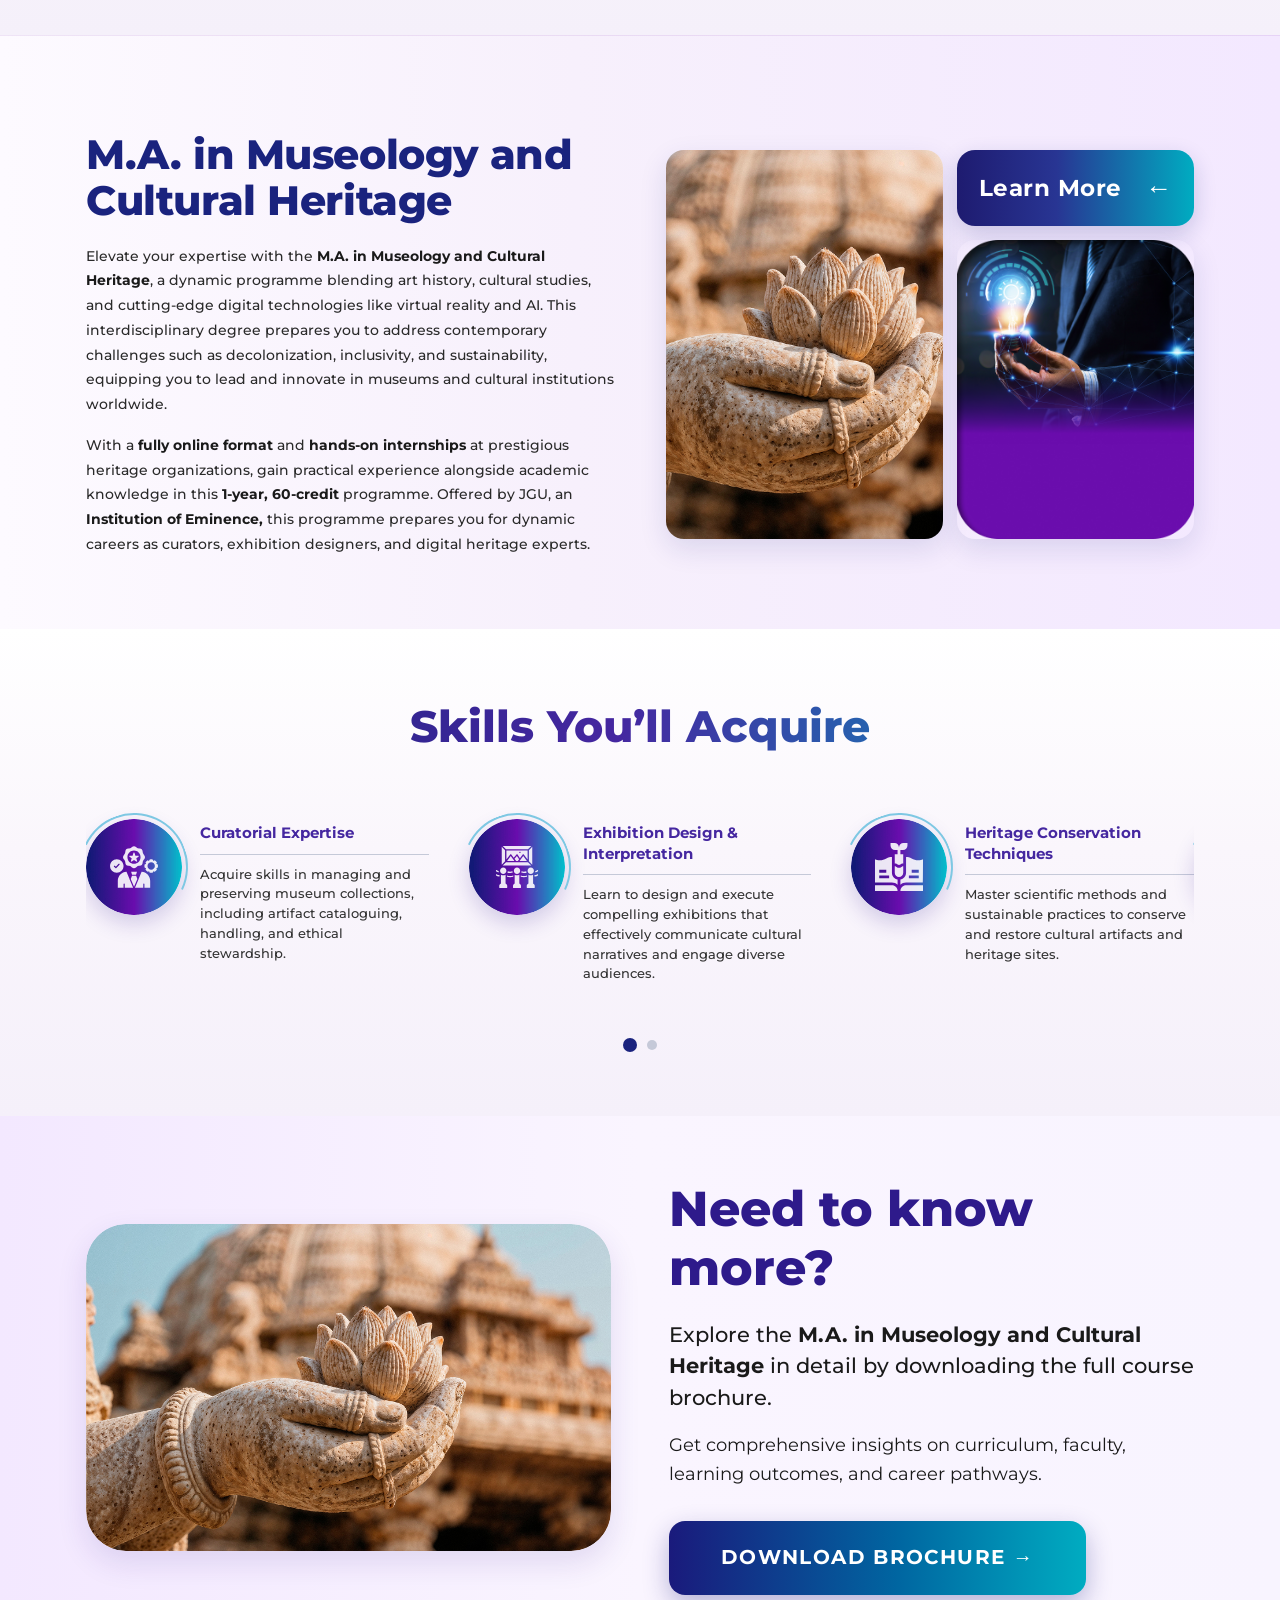
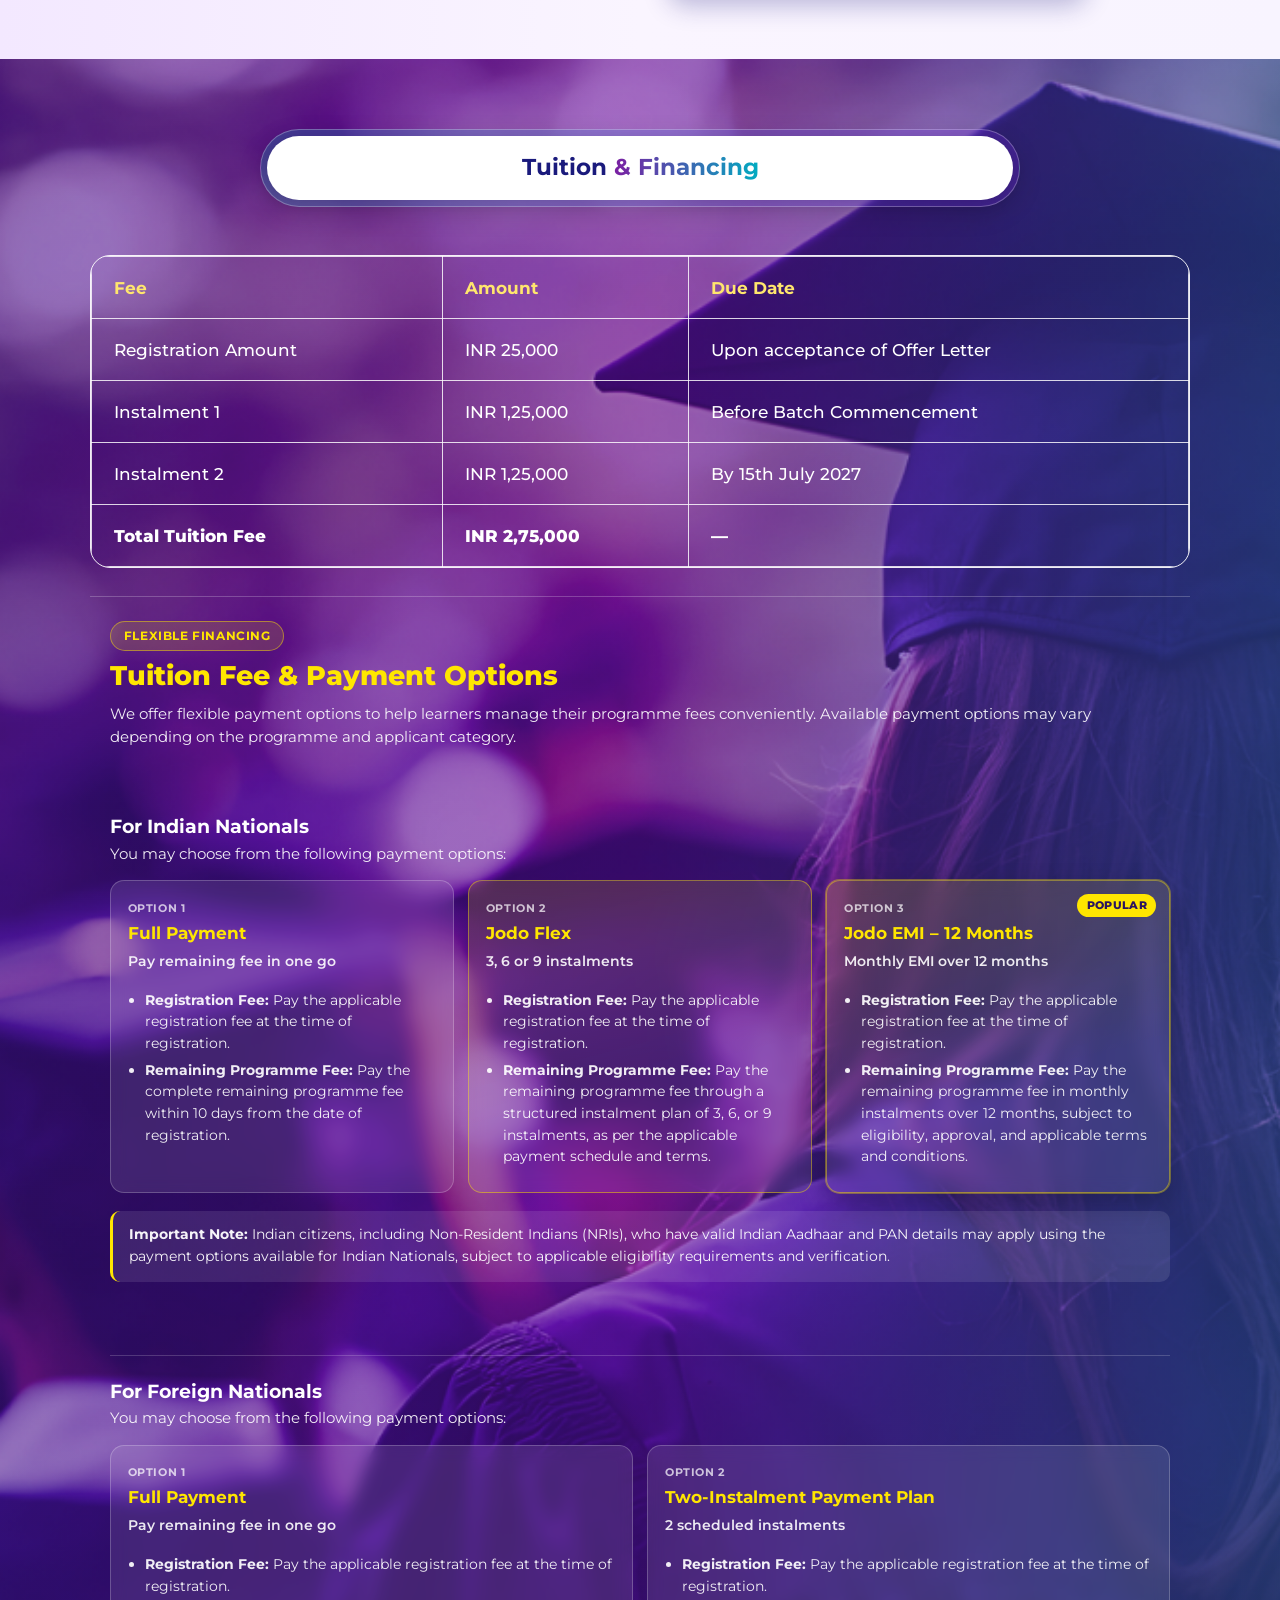
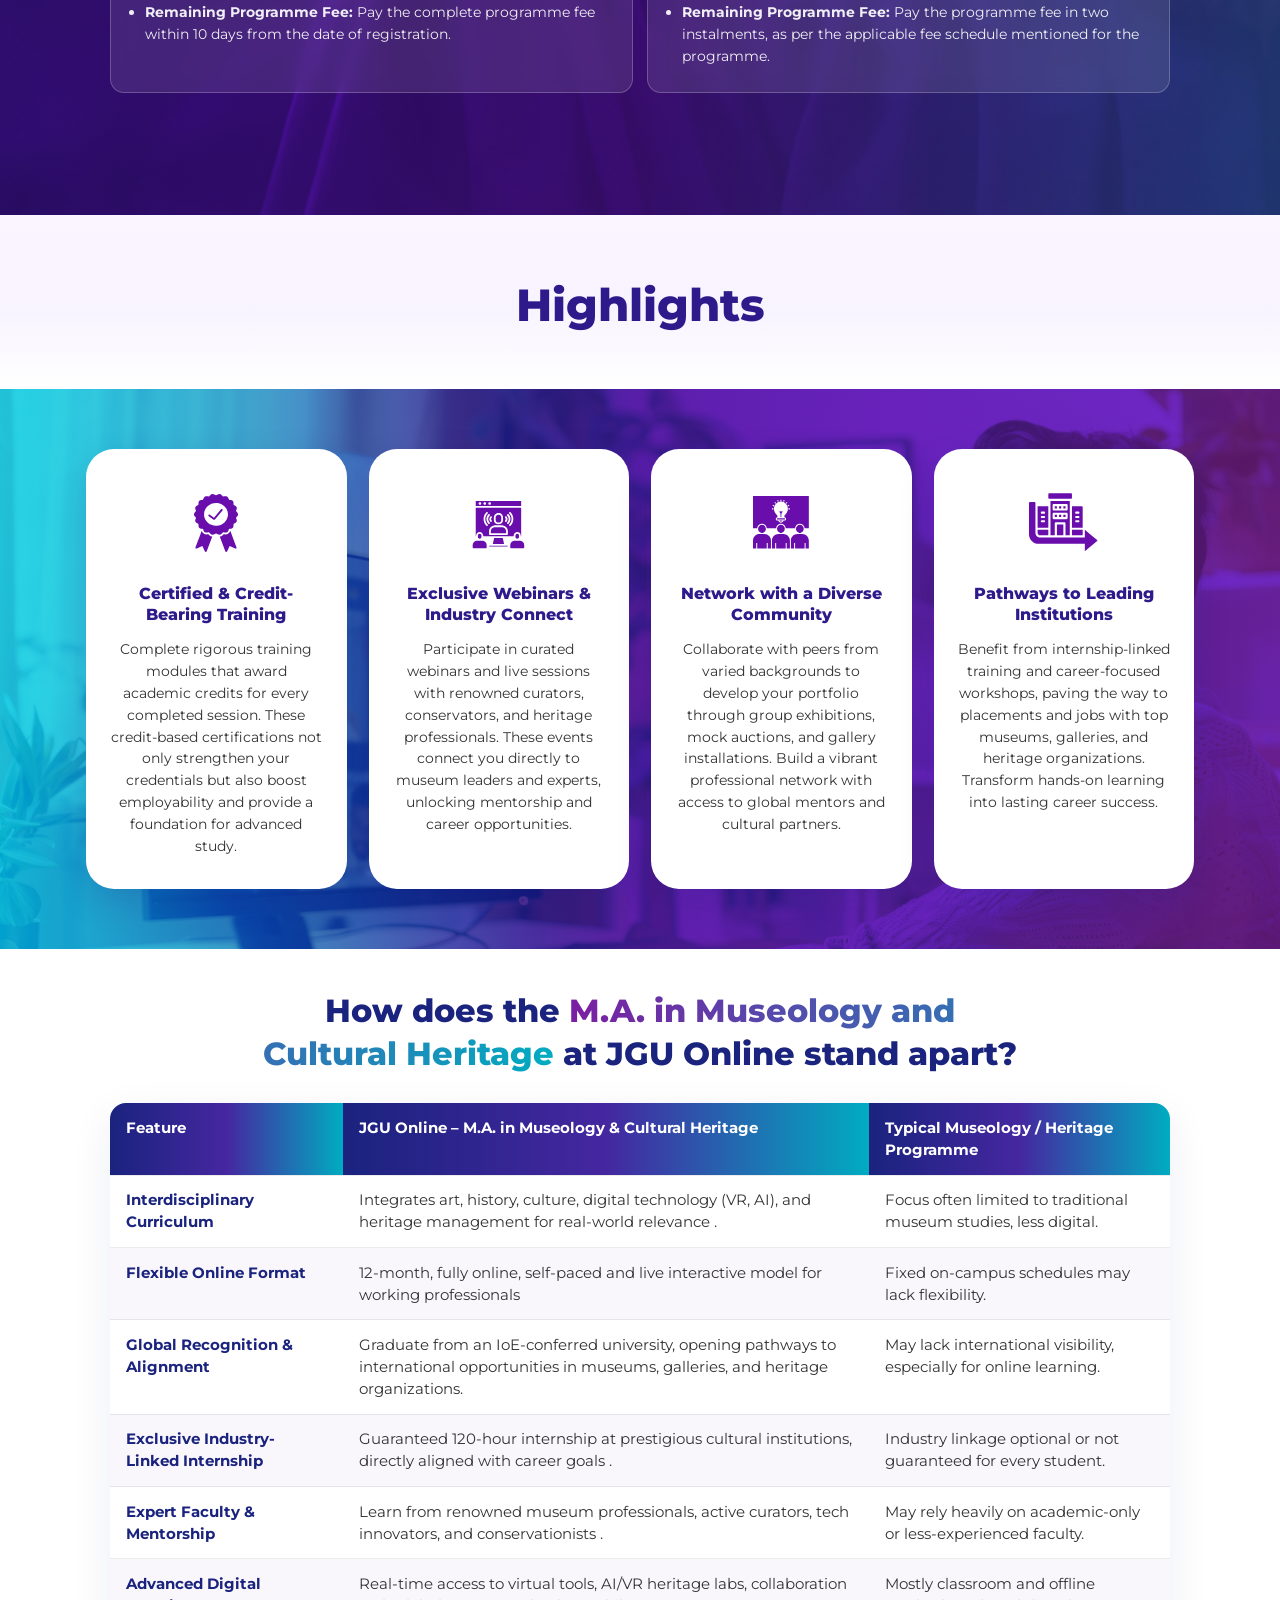
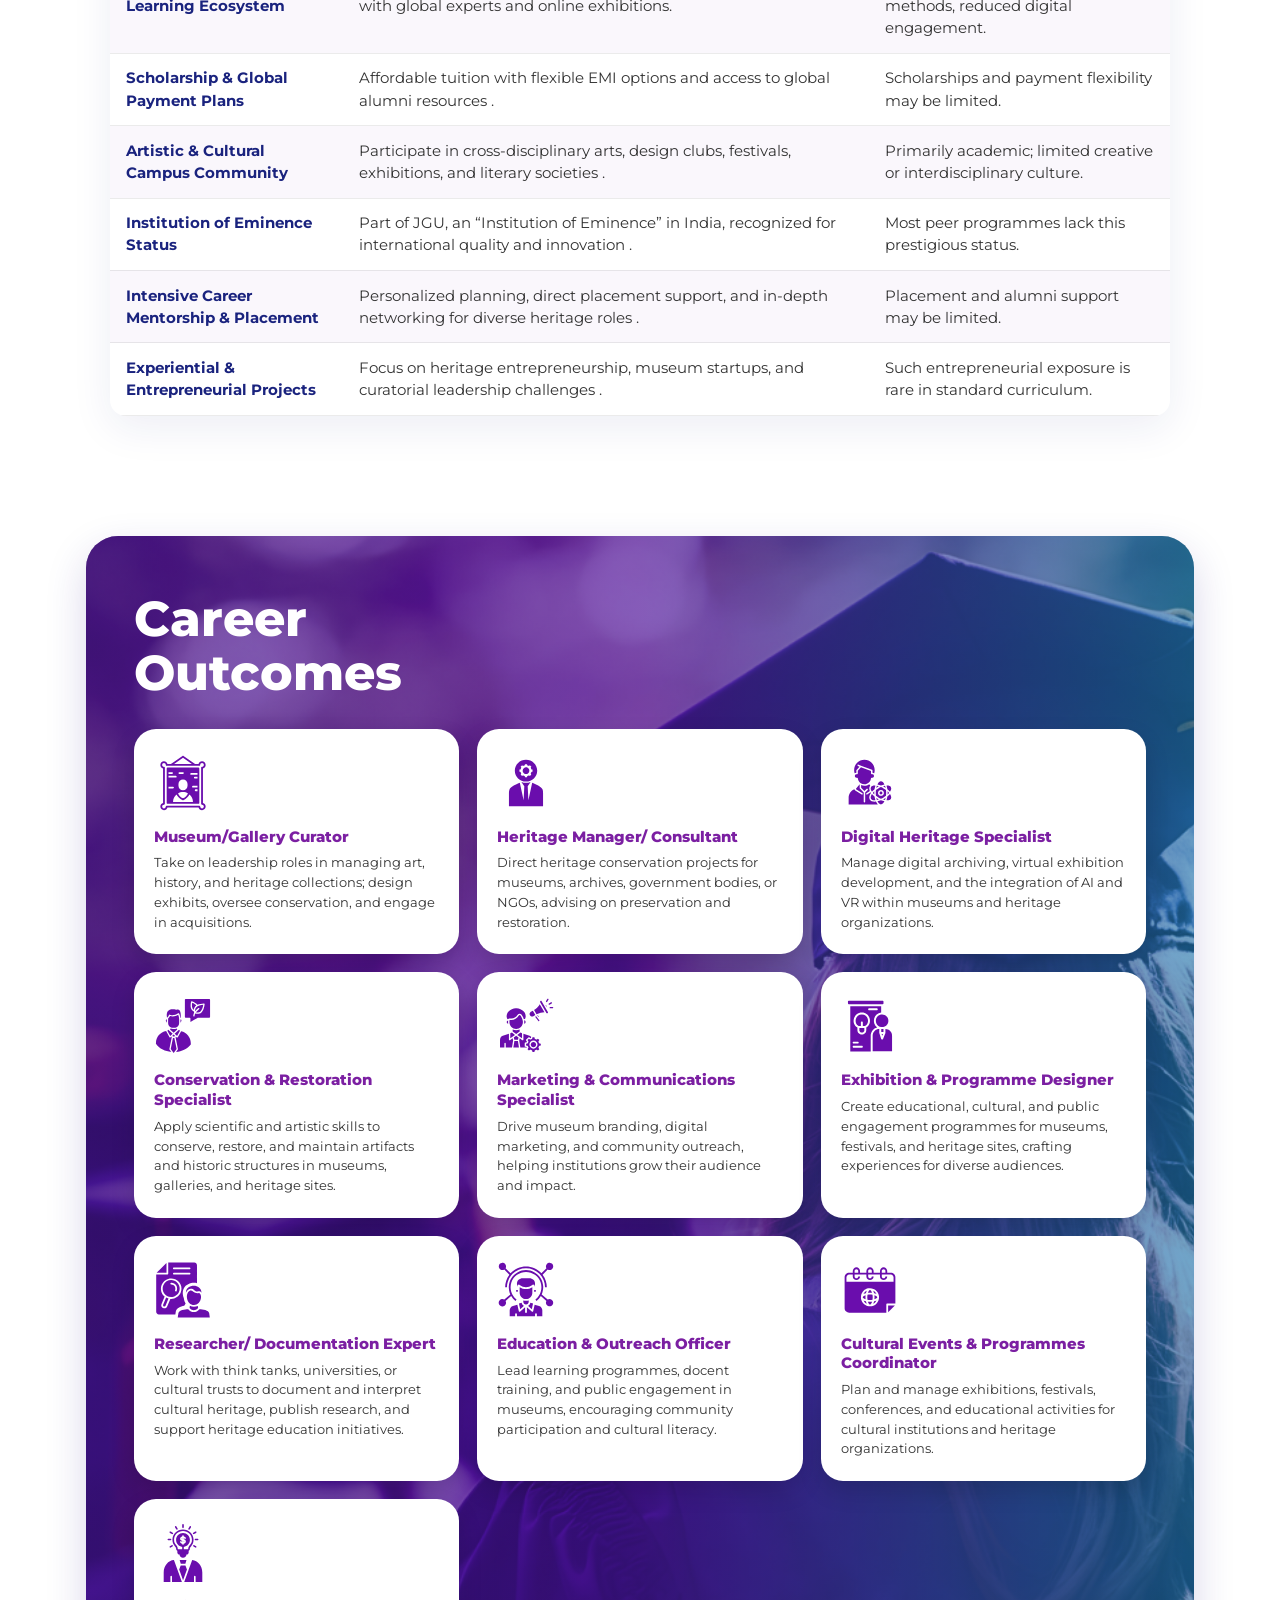
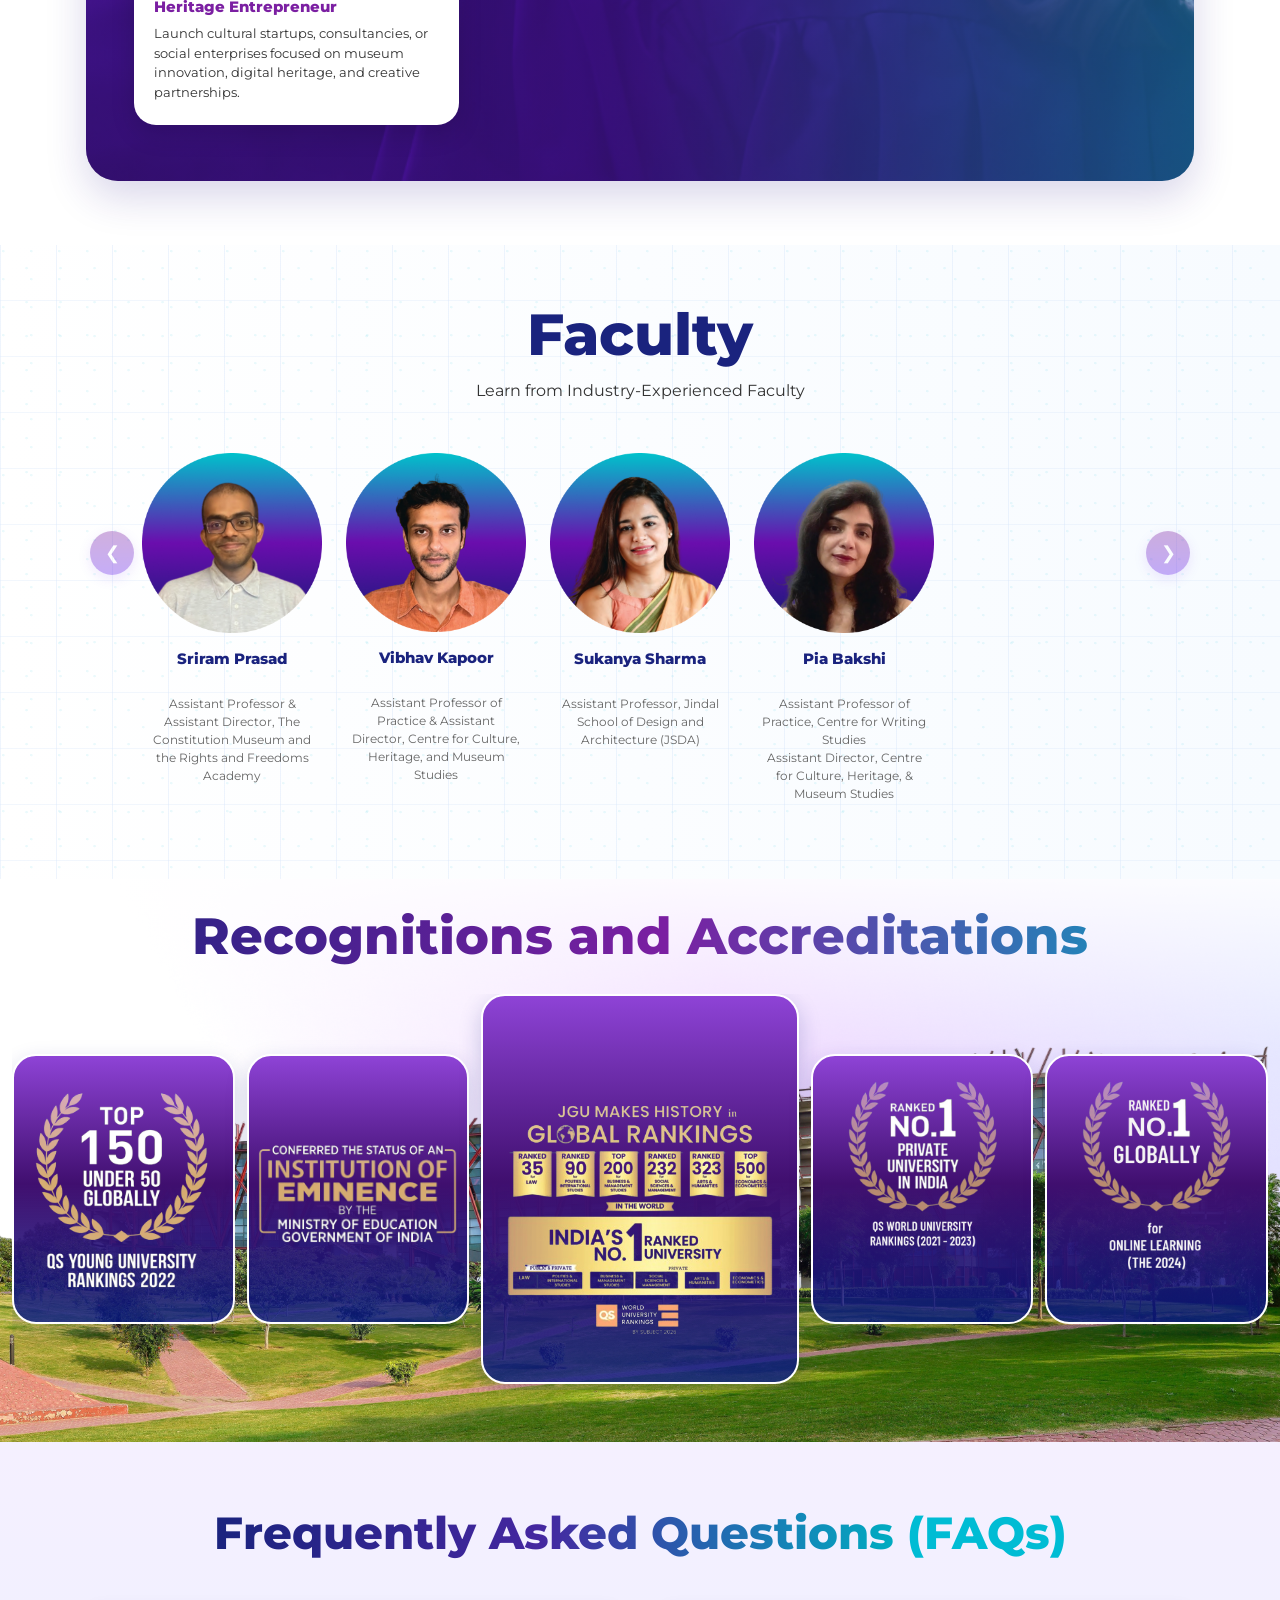
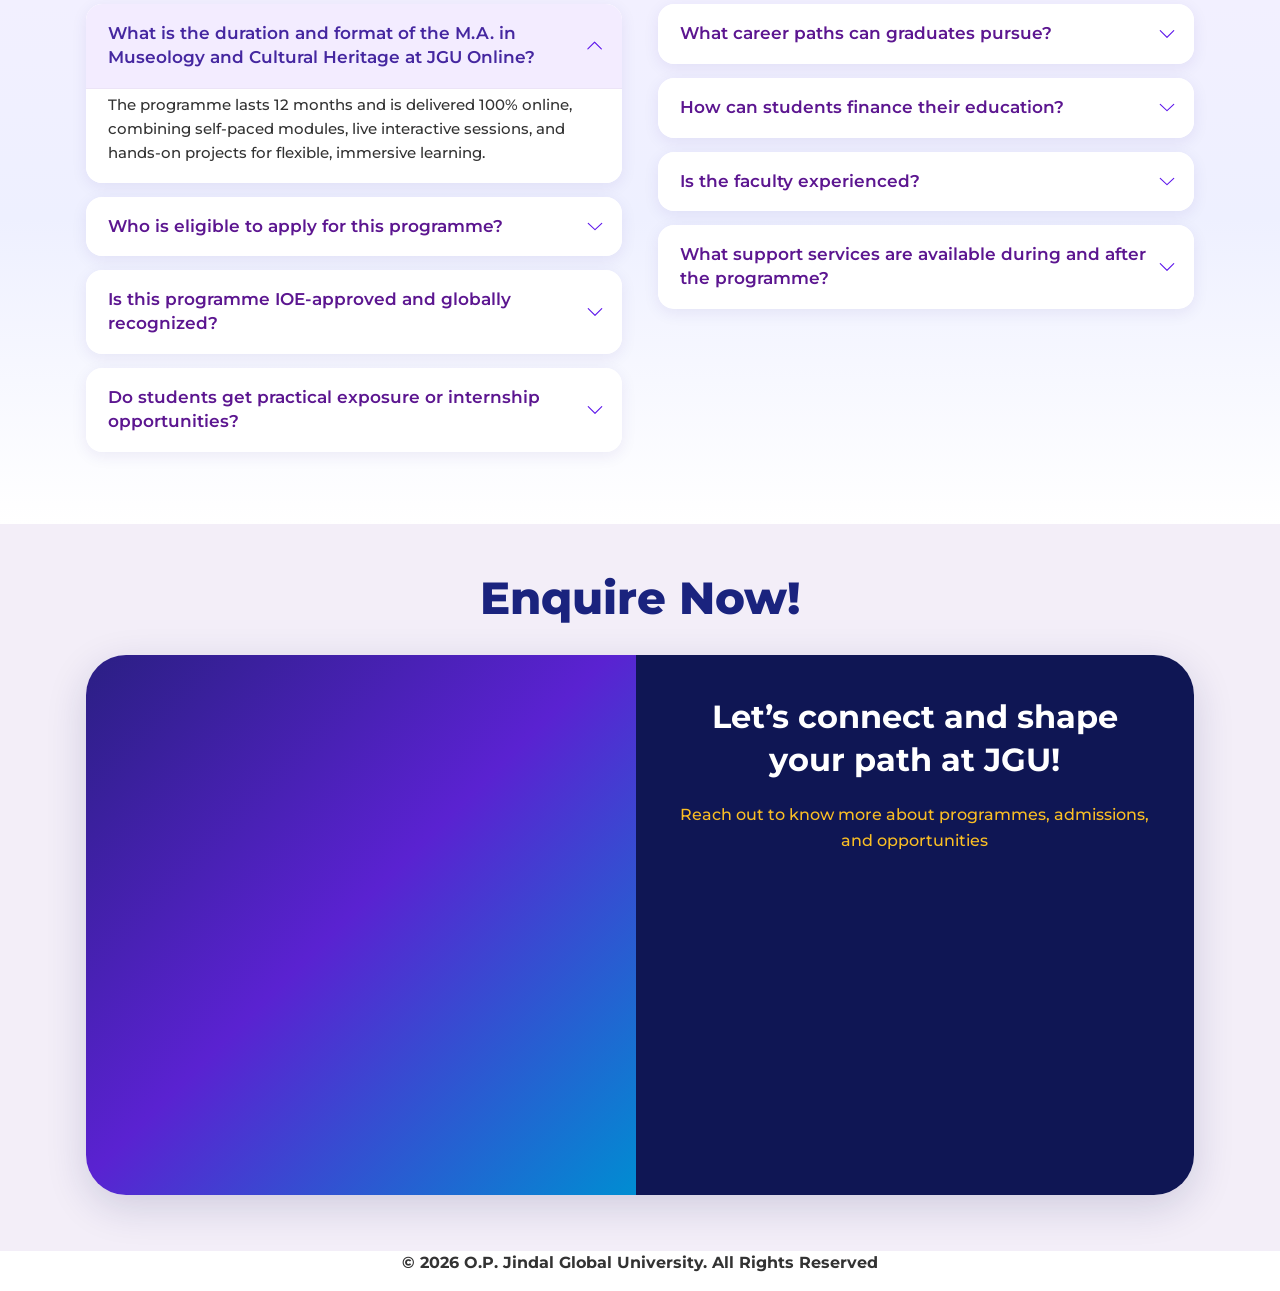
==== commit 032acc52: "Put image copy 2 on the Museology hero laptop screen. Co-authored-by: Cursor <cursoragent@cursor.com" ====
--- a/index.html
+++ b/index.html
@@ -644,7 +644,7 @@
 
       <div class="hero-center">
         <div class="hero-student-stack">
-          <img src="assets/hero-student-laptop-blue.png" alt="Museology student with heritage programme visual on laptop" class="hero-student-img">
+          <img src="assets/hero-student-laptop-blue.png" alt="Museology student with blue heritage artefacts on laptop" class="hero-student-img">
             </div>
           </div>
 
@@ -784,7 +784,7 @@
             <span class="programme-learn-more-arrow" aria-hidden="true">&#8592;</span>
           </a>
           <figure class="programme-overview-finance">
-            <img src="assets/image copy 2.png" alt="Heritage research artefacts — compass, books and archival tools" class="programme-overview-img">
+            <img src="assets/digital-innovation.png" alt="Digital innovation in cultural heritage learning" class="programme-overview-img">
           </figure>
         </div>
       </div>
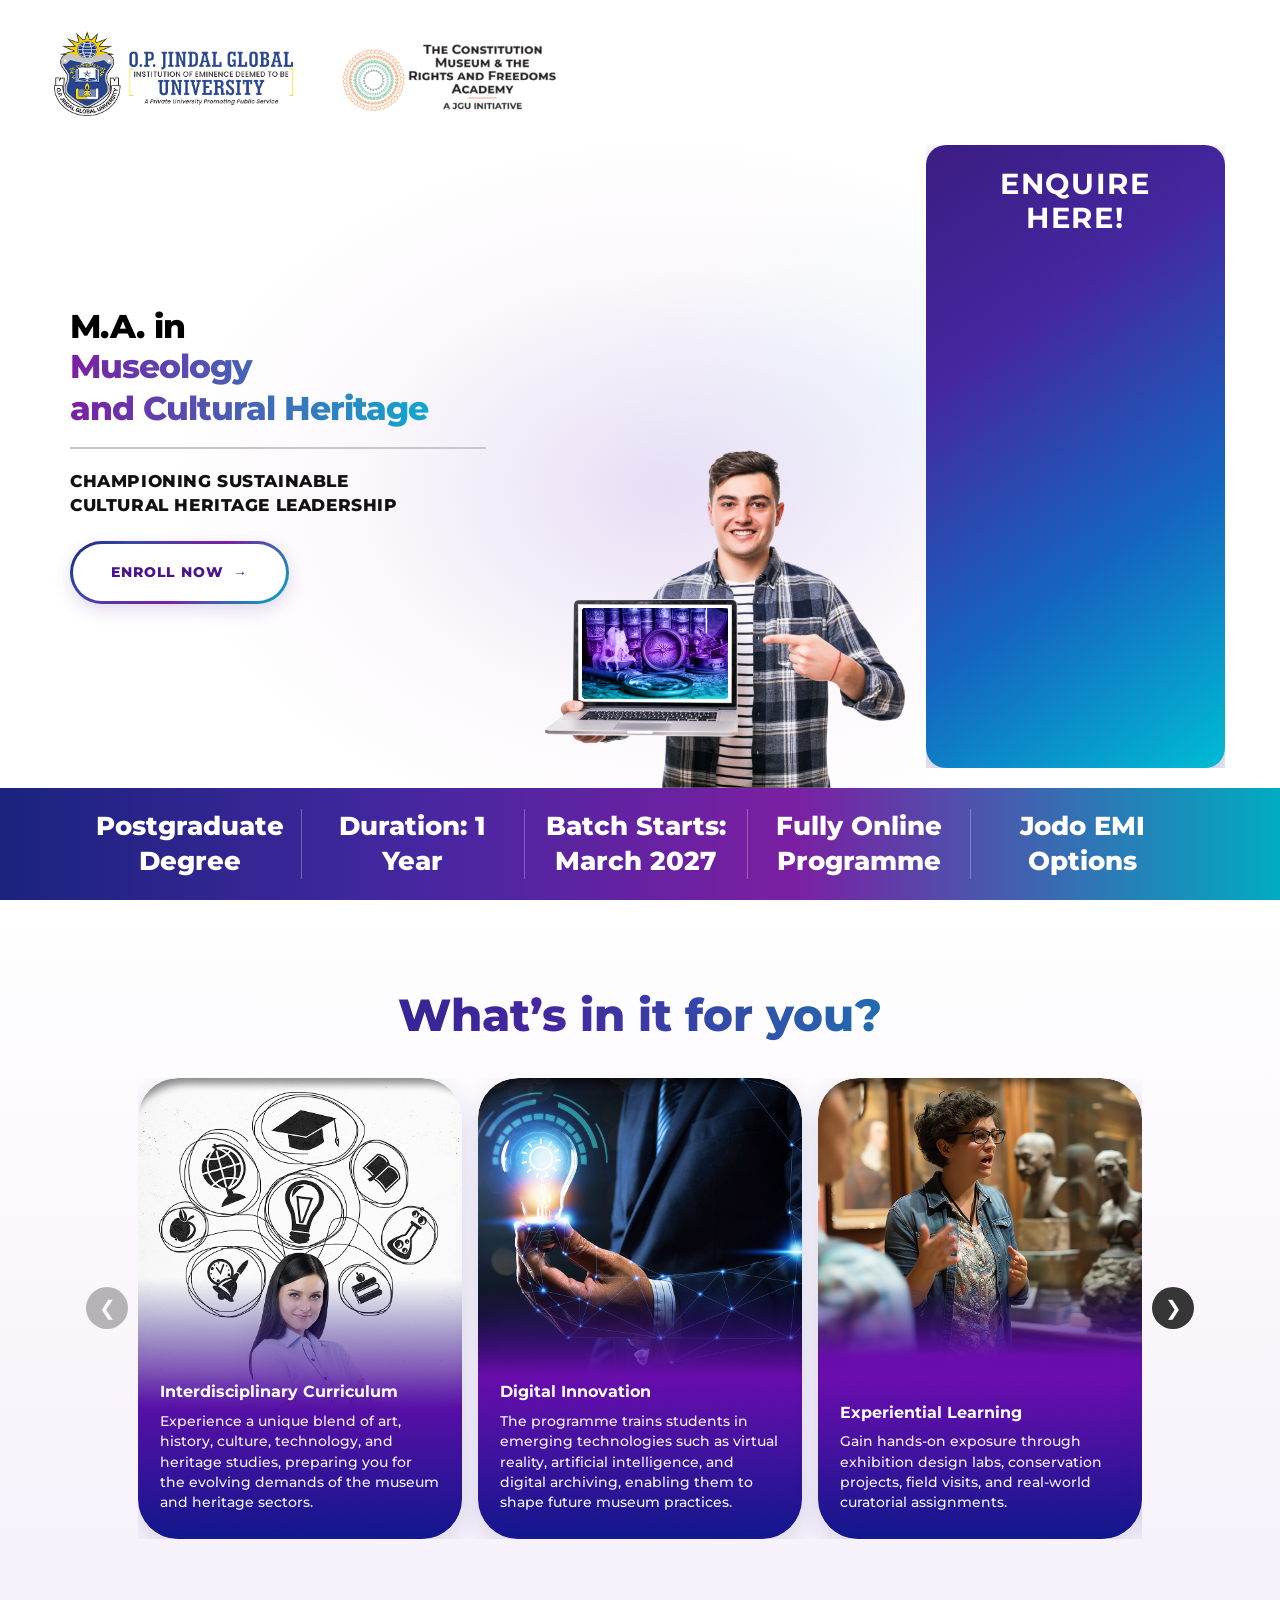
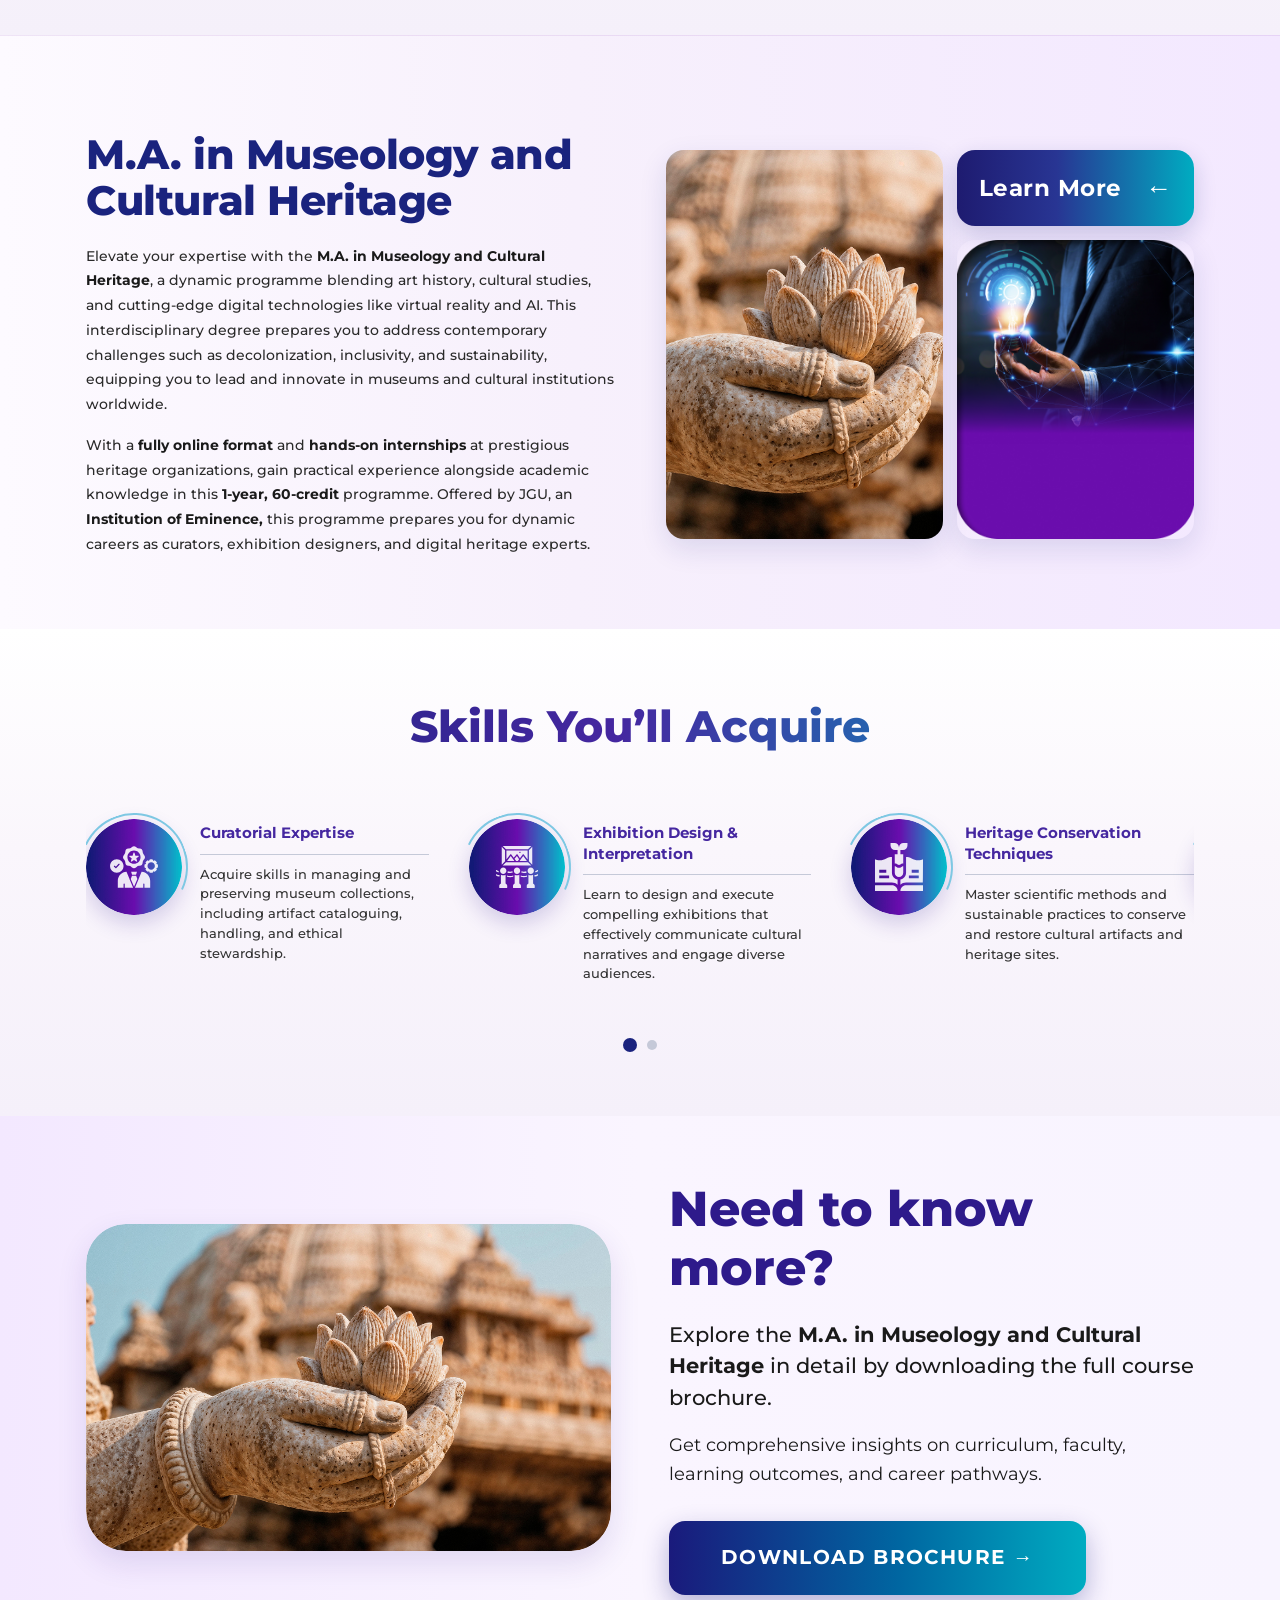
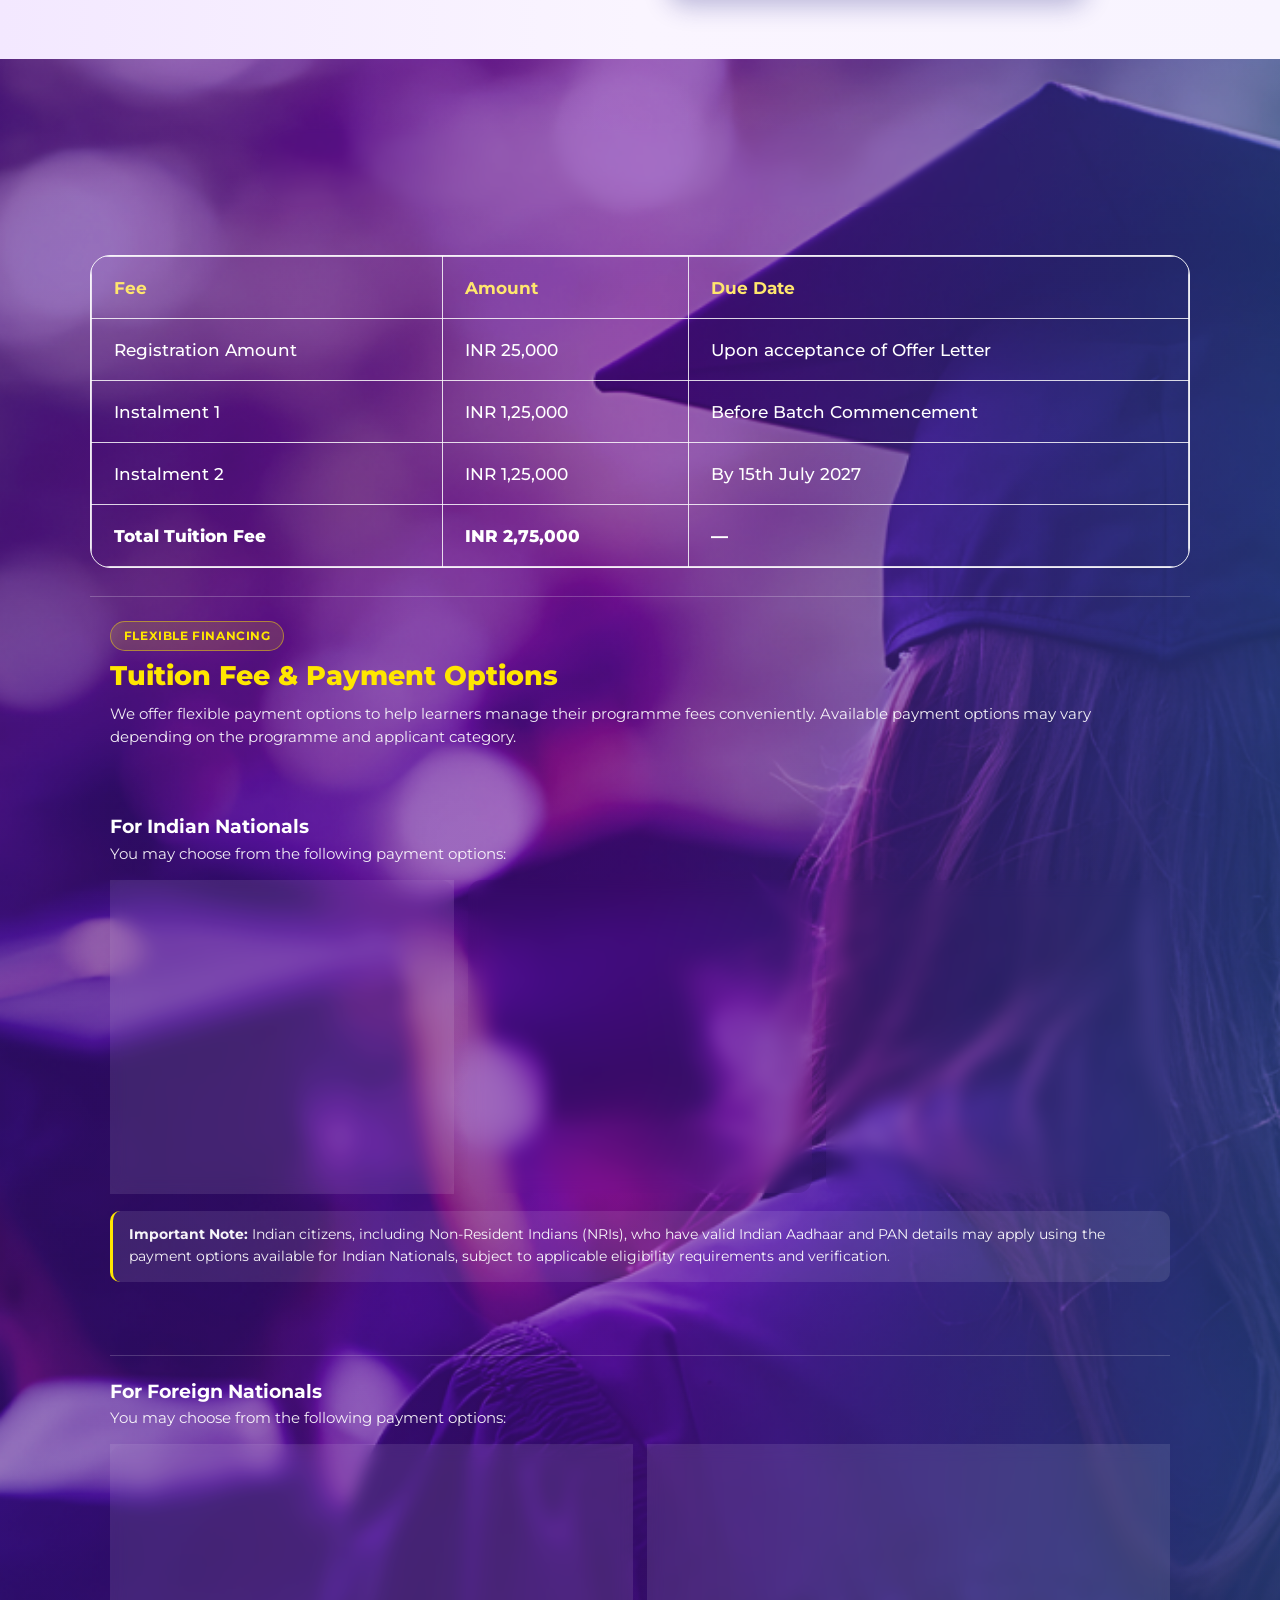
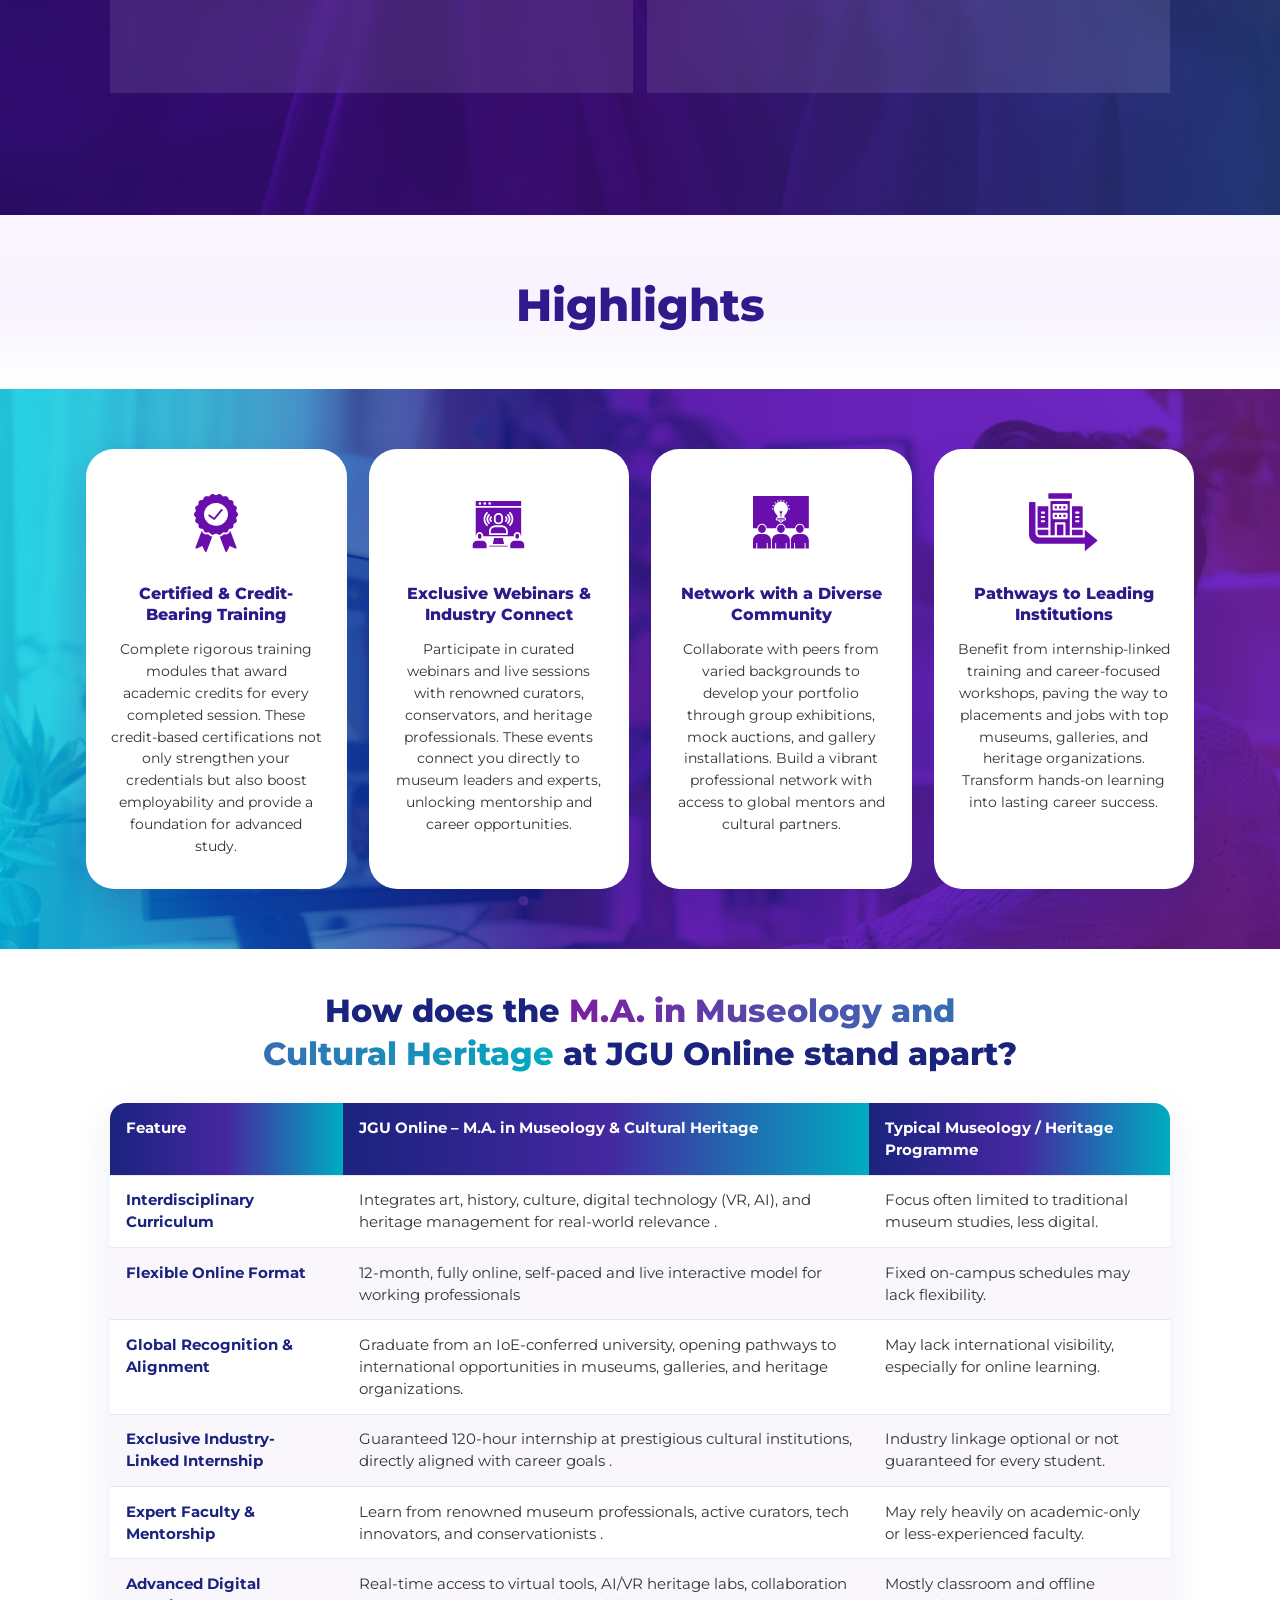
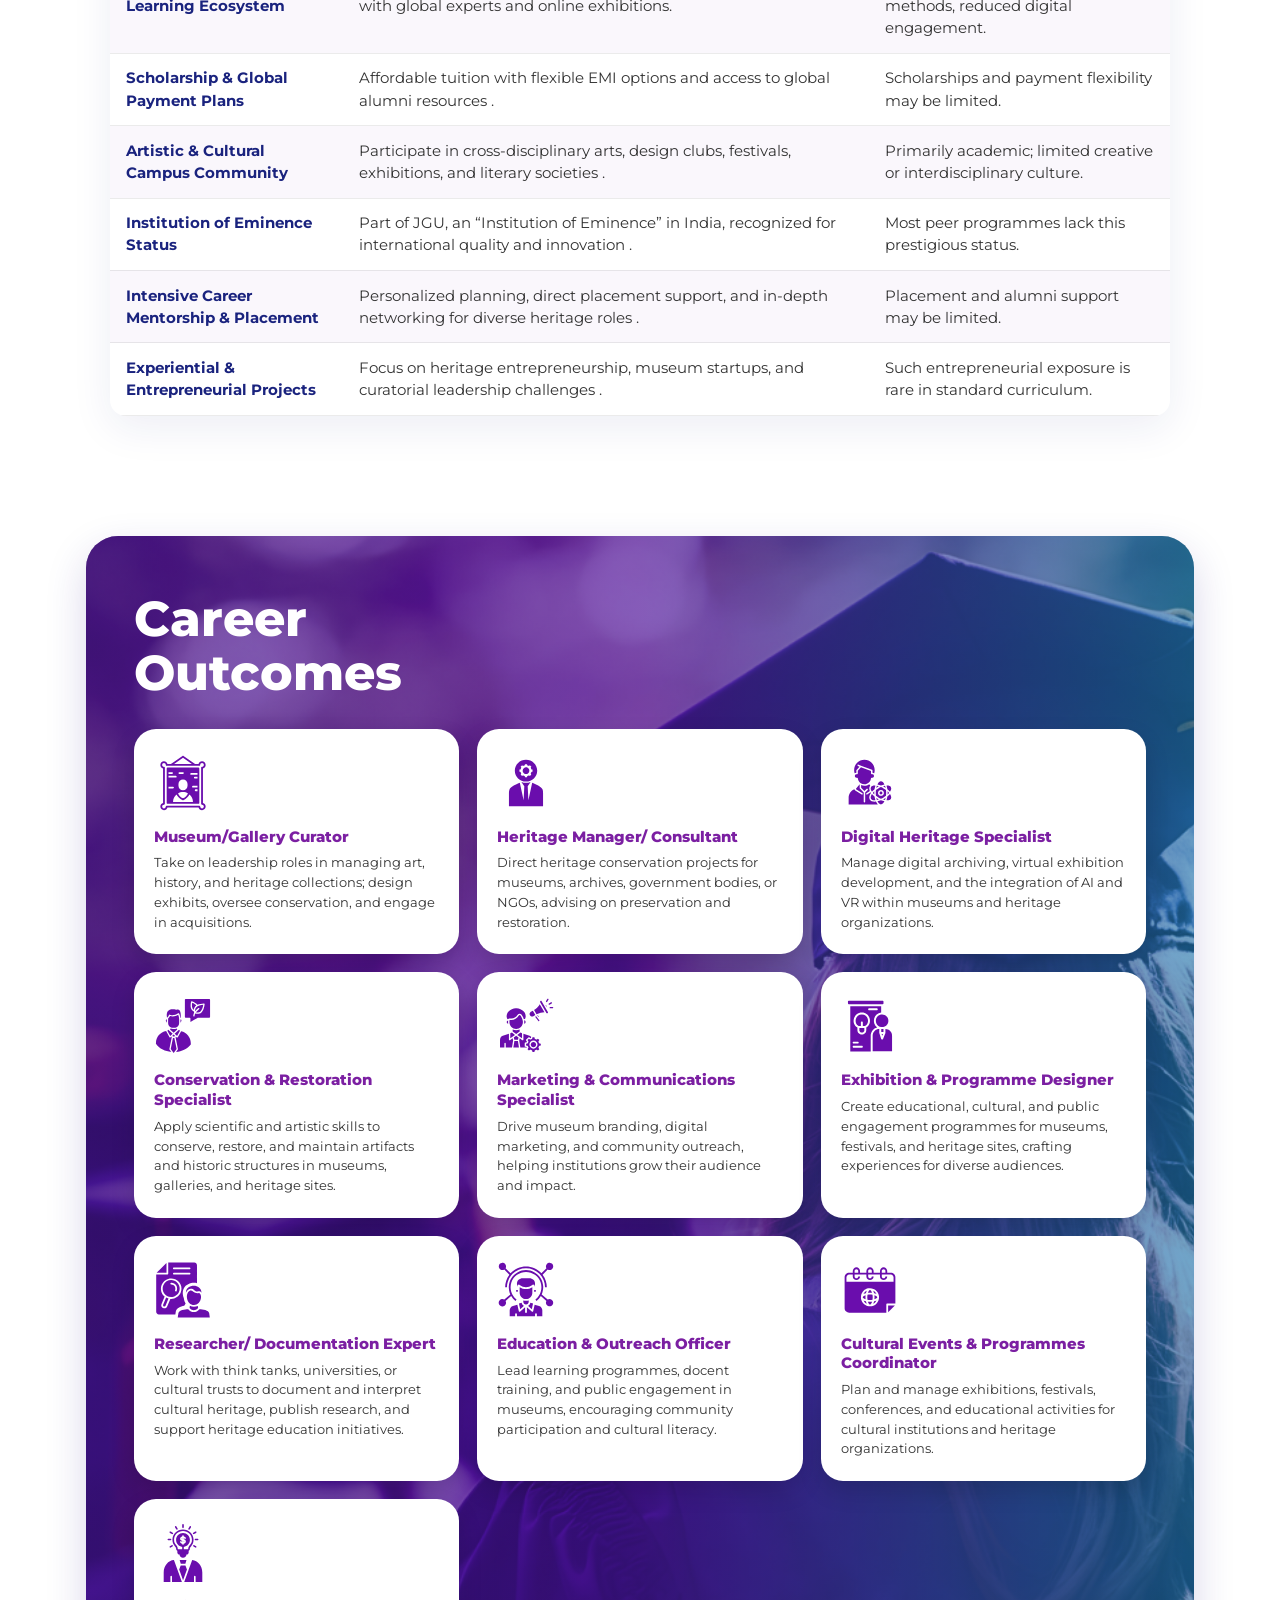
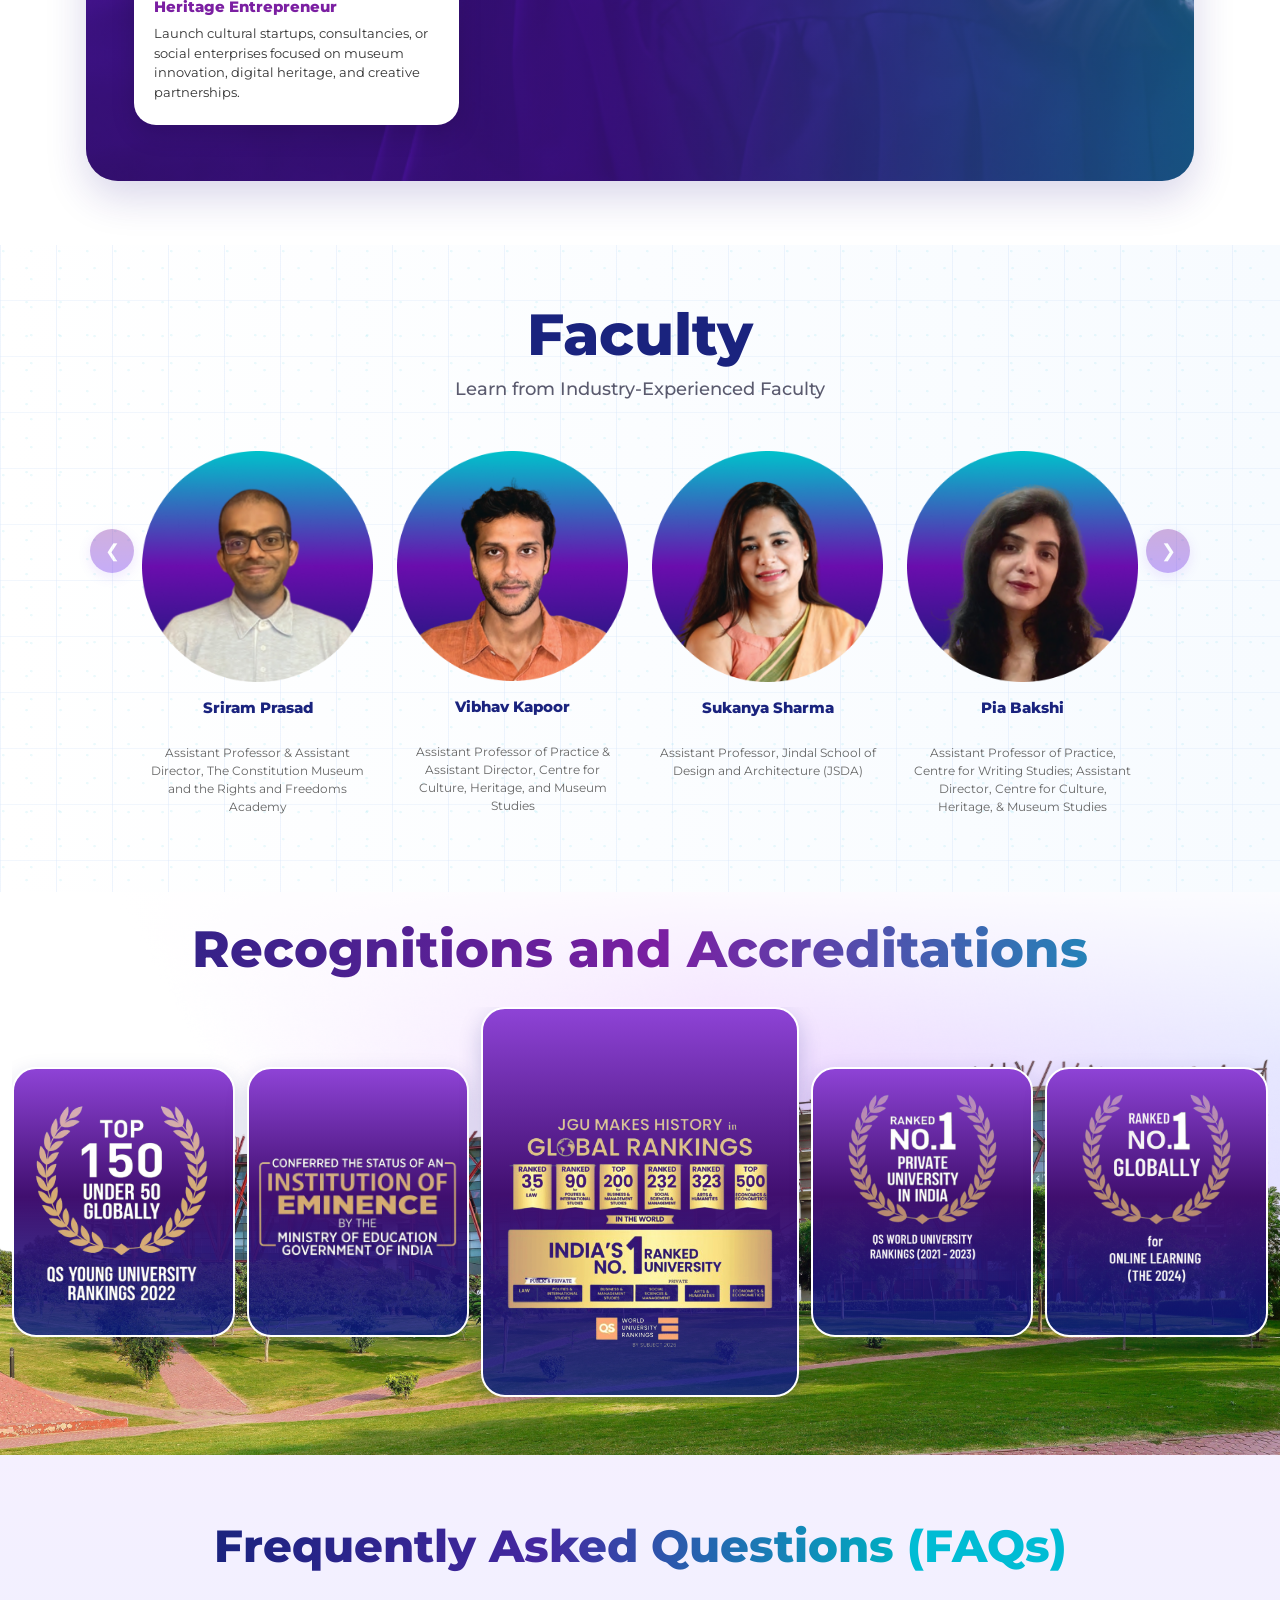
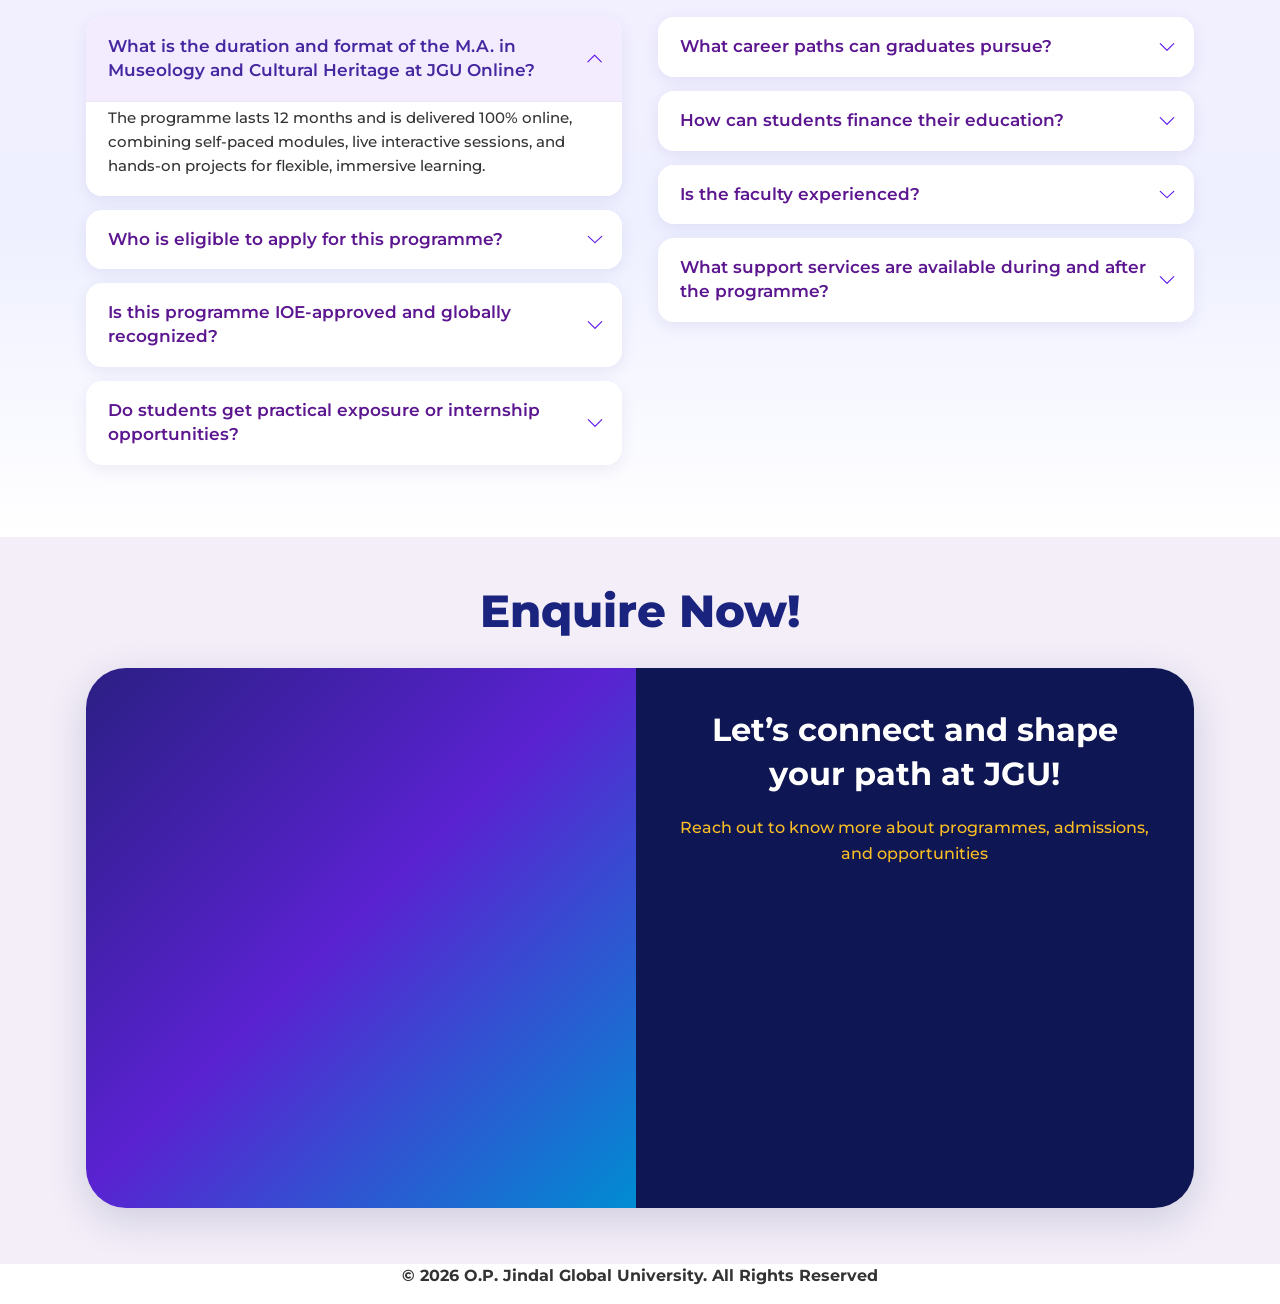
==== commit 25bab05c: "Tighten Museology Faculty mobile spacing and fix 4-card desktop widths. Co-authored-by: Cursor <curs" ====
--- a/index.html
+++ b/index.html
@@ -33,7 +33,7 @@
     <title>M.A. in Museology - O.P. Jindal Global University</title>
   <link rel="shortcut icon" type="image/x-icon" href="https://jguonline.edu.in/public/frontend/assets/img/favicon.ico">
     <link rel="stylesheet" href="https://cdn.jsdelivr.net/npm/bootstrap@4.6.2/dist/css/bootstrap.min.css">
-    <link rel="stylesheet" href="css/style.css?v=infobar-lg">
+    <link rel="stylesheet" href="css/style.css?v=faculty-mobile-v3">
 
     <!-- Critical: hero layout; enquiry form scrolls inside card only -->
     <style>
@@ -1235,7 +1235,7 @@
       <h2 class="faculty-title">
         <span class="faculty-title-meet">Faculty</span>
       </h2>
-      <p class="faculty-subtitle" style="text-align:center;max-width:48rem;margin:0.75rem auto 0;">Learn from Industry-Experienced Faculty</p>
+      <p class="faculty-subtitle">Learn from Industry-Experienced Faculty</p>
     </div>
 
     <div class="faculty-slider-wrap">
@@ -1269,8 +1269,7 @@
             <img class="faculty-photo" src="assets/Pia-Bakshi.png" alt="Pia Bakshi">
     </div>
           <h5 class="faculty-name">Pia Bakshi</h5>
-          <p class="faculty-role">Assistant Professor of Practice, Centre for Writing Studies<br>
-        Assistant Director, Centre for Culture, Heritage, &amp; Museum Studies</p>
+          <p class="faculty-role">Assistant Professor of Practice, Centre for Writing Studies; Assistant Director, Centre for Culture, Heritage, &amp; Museum Studies</p>
         </article>
       </div>
     </div>
--- a/css/style.css
+++ b/css/style.css
@@ -3686,6 +3686,17 @@
   margin-bottom: 42px;
 }
 
+.faculty-subtitle {
+  text-align: center;
+  max-width: 36rem;
+  margin: 0.55rem auto 0;
+  padding: 0 12px;
+  color: #5a5a6e;
+  font-size: clamp(0.95rem, 2.2vw, 1.1rem);
+  font-weight: 500;
+  line-height: 1.45;
+}
+
 .faculty-title {
   font-size: clamp(2.4rem, 4.5vw, 3.6rem);
   font-weight: 800;
@@ -3736,10 +3747,10 @@
 }
 
 .faculty-member {
-  flex: 0 0 calc((100% - (4 * clamp(16px, 2vw, 24px))) / 5);
-  width: calc((100% - (4 * clamp(16px, 2vw, 24px))) / 5);
-  min-width: calc((100% - (4 * clamp(16px, 2vw, 24px))) / 5);
-  max-width: calc((100% - (4 * clamp(16px, 2vw, 24px))) / 5);
+  flex: 0 0 calc((100% - (3 * clamp(16px, 2vw, 24px))) / 4);
+  width: calc((100% - (3 * clamp(16px, 2vw, 24px))) / 4);
+  min-width: calc((100% - (3 * clamp(16px, 2vw, 24px))) / 4);
+  max-width: calc((100% - (3 * clamp(16px, 2vw, 24px))) / 4);
   text-align: center;
   scroll-snap-align: start;
 }
@@ -7288,4 +7299,118 @@
   .hero-section .header-logos { gap: 0.4rem !important; }
   html body .hero-section .header-logos .header-logo-jgu,
   html body .hero-section .header-logos .header-logo-constitution { height: 2.3rem !important; max-height: 2.3rem !important; }
+}
+
+/* Museology Faculty — mobile gap / overflow polish (wins over earlier breakpoints) */
+@media screen and (max-width: 991px) {
+  .faculty-section {
+    padding: 40px 0 48px !important;
+  }
+
+  .faculty-header {
+    margin-bottom: 16px !important;
+  }
+
+  .faculty-subtitle {
+    margin-top: 0.35rem !important;
+    font-size: 0.95rem !important;
+    max-width: 22rem !important;
+    padding: 0 8px !important;
+  }
+
+  .faculty-slider-wrap {
+    padding: 0 28px !important;
+  }
+
+  .faculty-track {
+    overflow-x: auto !important;
+    overflow-y: visible !important;
+    padding: 4px 0 12px !important;
+    gap: 0 !important;
+    align-items: flex-start !important;
+  }
+
+  .faculty-member {
+    flex: 0 0 100% !important;
+    width: 100% !important;
+    min-width: 100% !important;
+    max-width: 100% !important;
+    padding: 0 4px !important;
+    box-sizing: border-box !important;
+    display: flex !important;
+    flex-direction: column !important;
+    align-items: center !important;
+  }
+
+  .faculty-photo-frame {
+    width: min(168px, 48vw) !important;
+    max-width: 168px !important;
+    margin: 0 auto 10px !important;
+  }
+
+  .faculty-photo {
+    max-width: 168px !important;
+    width: 100% !important;
+    height: auto !important;
+  }
+
+  .faculty-name {
+    min-height: 0 !important;
+    margin: 0 0 6px !important;
+    padding: 0 8px !important;
+    font-size: 0.95rem !important;
+  }
+
+  .faculty-role {
+    max-width: 100% !important;
+    margin: 0 !important;
+    padding: 0 2px !important;
+    font-size: 0.78rem !important;
+    line-height: 1.4 !important;
+  }
+
+  .faculty-arrow {
+    width: 34px !important;
+    height: 34px !important;
+    top: 84px !important;
+    font-size: 14px !important;
+  }
+
+  .faculty-arrow.prev {
+    left: 0 !important;
+  }
+
+  .faculty-arrow.next {
+    right: 0 !important;
+  }
+}
+
+@media screen and (max-width: 480px) {
+  .faculty-header {
+    margin-bottom: 12px !important;
+  }
+
+  .faculty-slider-wrap {
+    padding: 0 24px !important;
+  }
+
+  .faculty-photo-frame {
+    width: min(150px, 46vw) !important;
+    max-width: 150px !important;
+    margin-bottom: 8px !important;
+  }
+
+  .faculty-photo {
+    max-width: 150px !important;
+  }
+
+  .faculty-arrow {
+    width: 32px !important;
+    height: 32px !important;
+    top: 75px !important;
+  }
+
+  .faculty-role {
+    font-size: 0.74rem !important;
+  }
 }
